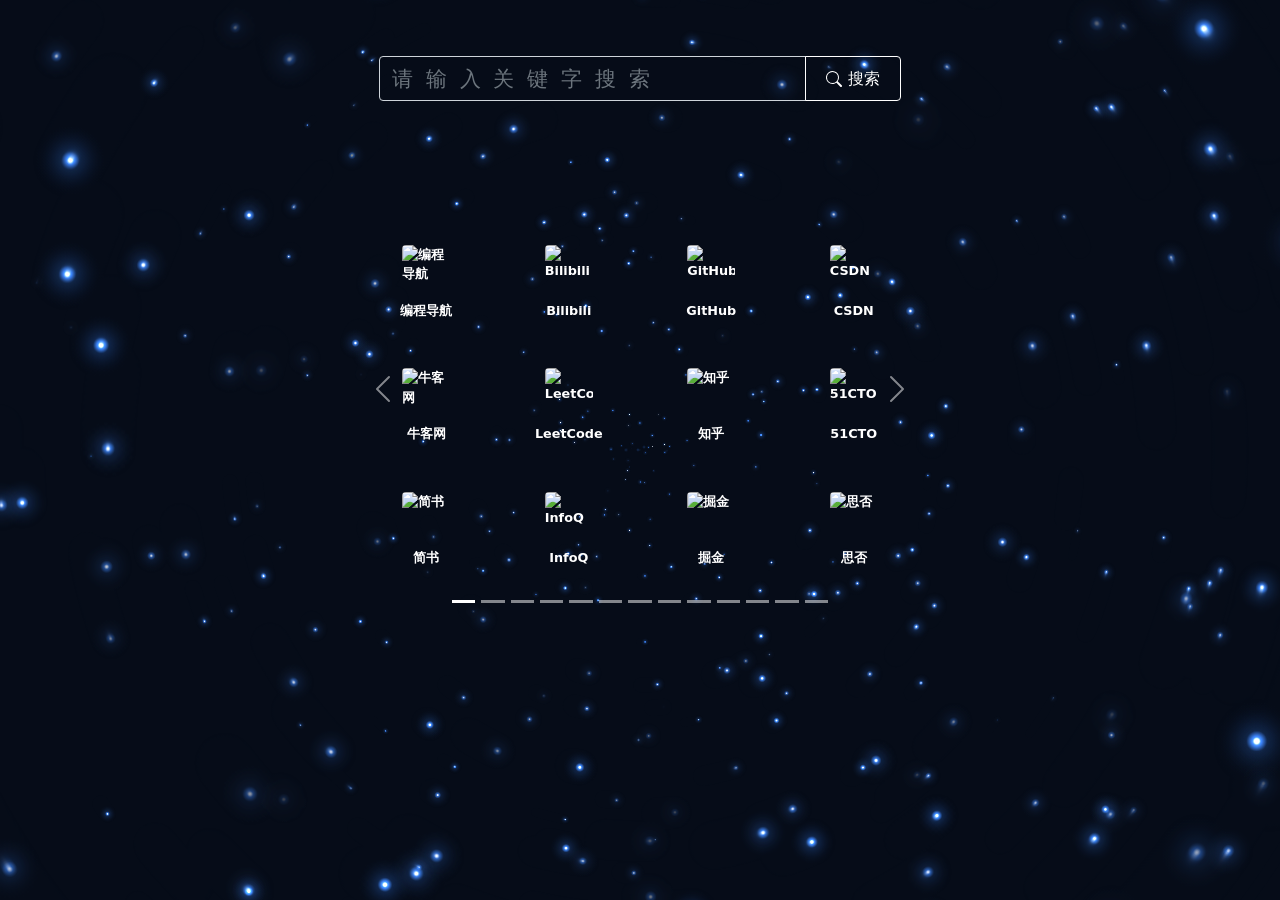
==== Application/Programming/index.html @ ef6831e6 "应用打包更新" ====
<!doctype html>
<html lang="zh-CN">

<head>
    <meta charset="utf-8" />
    <link rel="icon" href="https://home.code-nav.cn/logo.png" />
    <meta name="viewport" content="width=device-width,initial-scale=1" />
    <meta name="description" content="编程导航,最专业的程序员导航网站,发现优质编程学习资源,定制你的程序员必备主页,公众号编程导航" />
    <meta name="keywords" content="编程,程序员,导航,资源,主页,编程导航,编程学习" />
    <meta name="description" content="编程导航" />
    <title>编程导航 - 程序员导航</title>
    <script defer="defer" src="./static/js/main.02c7db7e.js"></script>
    <link href="./static/css/main.8ad872f8.css" rel="stylesheet">
</head>

<body>
    <div id="root"></div>
</body>

</html>
---- Application/Programming/static/css/main.8ad872f8.css ----
@charset "UTF-8";/*!
 * Bootstrap v5.1.3 (https://getbootstrap.com/)
 * Copyright 2011-2021 The Bootstrap Authors
 * Copyright 2011-2021 Twitter, Inc.
 * Licensed under MIT (https://github.com/twbs/bootstrap/blob/main/LICENSE)
 */:root{--bs-blue:#0d6efd;--bs-indigo:#6610f2;--bs-purple:#6f42c1;--bs-pink:#d63384;--bs-red:#dc3545;--bs-orange:#fd7e14;--bs-yellow:#ffc107;--bs-green:#198754;--bs-teal:#20c997;--bs-cyan:#0dcaf0;--bs-white:#fff;--bs-gray:#6c757d;--bs-gray-dark:#343a40;--bs-gray-100:#f8f9fa;--bs-gray-200:#e9ecef;--bs-gray-300:#dee2e6;--bs-gray-400:#ced4da;--bs-gray-500:#adb5bd;--bs-gray-600:#6c757d;--bs-gray-700:#495057;--bs-gray-800:#343a40;--bs-gray-900:#212529;--bs-primary:#0d6efd;--bs-secondary:#6c757d;--bs-success:#198754;--bs-info:#0dcaf0;--bs-warning:#ffc107;--bs-danger:#dc3545;--bs-light:#f8f9fa;--bs-dark:#212529;--bs-primary-rgb:13,110,253;--bs-secondary-rgb:108,117,125;--bs-success-rgb:25,135,84;--bs-info-rgb:13,202,240;--bs-warning-rgb:255,193,7;--bs-danger-rgb:220,53,69;--bs-light-rgb:248,249,250;--bs-dark-rgb:33,37,41;--bs-white-rgb:255,255,255;--bs-black-rgb:0,0,0;--bs-body-color-rgb:33,37,41;--bs-body-bg-rgb:255,255,255;--bs-font-sans-serif:system-ui,-apple-system,"Segoe UI",Roboto,"Helvetica Neue",Arial,"Noto Sans","Liberation Sans",sans-serif,"Apple Color Emoji","Segoe UI Emoji","Segoe UI Symbol","Noto Color Emoji";--bs-font-monospace:SFMono-Regular,Menlo,Monaco,Consolas,"Liberation Mono","Courier New",monospace;--bs-gradient:linear-gradient(180deg,hsla(0,0%,100%,.15),hsla(0,0%,100%,0));--bs-body-font-family:var(--bs-font-sans-serif);--bs-body-font-size:1rem;--bs-body-font-weight:400;--bs-body-line-height:1.5;--bs-body-color:#212529;--bs-body-bg:#fff}*,:after,:before{box-sizing:border-box}@media (prefers-reduced-motion:no-preference){:root{scroll-behavior:smooth}}body{-webkit-text-size-adjust:100%;-webkit-tap-highlight-color:transparent;background-color:#fff;background-color:var(--bs-body-bg);color:#212529;color:var(--bs-body-color);font-family:system-ui,-apple-system,Segoe UI,Roboto,Helvetica Neue,Arial,Noto Sans,Liberation Sans,sans-serif,Apple Color Emoji,Segoe UI Emoji,Segoe UI Symbol,Noto Color Emoji;font-family:var(--bs-body-font-family);font-size:1rem;font-size:var(--bs-body-font-size);font-weight:400;font-weight:var(--bs-body-font-weight);line-height:1.5;line-height:var(--bs-body-line-height);margin:0;text-align:var(--bs-body-text-align)}hr{background-color:currentColor;border:0;color:inherit;margin:1rem 0;opacity:.25}hr:not([size]){height:1px}.h1,.h2,.h3,.h4,.h5,.h6,h1,h2,h3,h4,h5,h6{font-weight:500;line-height:1.2;margin-bottom:.5rem;margin-top:0}.h1,h1{font-size:calc(1.375rem + 1.5vw)}@media (min-width:1200px){.h1,h1{font-size:2.5rem}}.h2,h2{font-size:calc(1.325rem + .9vw)}@media (min-width:1200px){.h2,h2{font-size:2rem}}.h3,h3{font-size:calc(1.3rem + .6vw)}@media (min-width:1200px){.h3,h3{font-size:1.75rem}}.h4,h4{font-size:calc(1.275rem + .3vw)}@media (min-width:1200px){.h4,h4{font-size:1.5rem}}.h5,h5{font-size:1.25rem}.h6,h6{font-size:1rem}p{margin-bottom:1rem;margin-top:0}abbr[data-bs-original-title],abbr[title]{cursor:help;-webkit-text-decoration:underline dotted;text-decoration:underline dotted;-webkit-text-decoration-skip-ink:none;text-decoration-skip-ink:none}address{font-style:normal;line-height:inherit;margin-bottom:1rem}ol,ul{padding-left:2rem}dl,ol,ul{margin-bottom:1rem;margin-top:0}ol ol,ol ul,ul ol,ul ul{margin-bottom:0}dt{font-weight:700}dd{margin-bottom:.5rem;margin-left:0}blockquote{margin:0 0 1rem}b,strong{font-weight:bolder}.small,small{font-size:.875em}.mark,mark{background-color:#fcf8e3;padding:.2em}sub,sup{font-size:.75em;line-height:0;position:relative;vertical-align:baseline}sub{bottom:-.25em}sup{top:-.5em}a{color:#0d6efd;text-decoration:underline}a:hover{color:#0a58ca}a:not([href]):not([class]),a:not([href]):not([class]):hover{color:inherit;text-decoration:none}code,kbd,pre,samp{direction:ltr;font-family:SFMono-Regular,Menlo,Monaco,Consolas,Liberation Mono,Courier New,monospace;font-family:var(--bs-font-monospace);font-size:1em;unicode-bidi:bidi-override}pre{display:block;font-size:.875em;margin-bottom:1rem;margin-top:0;overflow:auto}pre code{color:inherit;font-size:inherit;word-break:normal}code{word-wrap:break-word;color:#d63384;font-size:.875em}a>code{color:inherit}kbd{background-color:#212529;border-radius:.2rem;color:#fff;font-size:.875em;padding:.2rem .4rem}kbd kbd{font-size:1em;font-weight:700;padding:0}figure{margin:0 0 1rem}img,svg{vertical-align:middle}table{border-collapse:collapse;caption-side:bottom}caption{color:#6c757d;padding-bottom:.5rem;padding-top:.5rem;text-align:left}th{text-align:inherit;text-align:-webkit-match-parent}tbody,td,tfoot,th,thead,tr{border:0 solid;border-color:inherit}label{display:inline-block}button{border-radius:0}button:focus:not(:focus-visible){outline:0}button,input,optgroup,select,textarea{font-family:inherit;font-size:inherit;line-height:inherit;margin:0}button,select{text-transform:none}[role=button]{cursor:pointer}select{word-wrap:normal}select:disabled{opacity:1}[list]::-webkit-calendar-picker-indicator{display:none}[type=button],[type=reset],[type=submit],button{-webkit-appearance:button}[type=button]:not(:disabled),[type=reset]:not(:disabled),[type=submit]:not(:disabled),button:not(:disabled){cursor:pointer}::-moz-focus-inner{border-style:none;padding:0}textarea{resize:vertical}fieldset{border:0;margin:0;min-width:0;padding:0}legend{float:left;font-size:calc(1.275rem + .3vw);line-height:inherit;margin-bottom:.5rem;padding:0;width:100%}@media (min-width:1200px){legend{font-size:1.5rem}}legend+*{clear:left}::-webkit-datetime-edit-day-field,::-webkit-datetime-edit-fields-wrapper,::-webkit-datetime-edit-hour-field,::-webkit-datetime-edit-minute,::-webkit-datetime-edit-month-field,::-webkit-datetime-edit-text,::-webkit-datetime-edit-year-field{padding:0}::-webkit-inner-spin-button{height:auto}[type=search]{-webkit-appearance:textfield;outline-offset:-2px}::-webkit-search-decoration{-webkit-appearance:none}::-webkit-color-swatch-wrapper{padding:0}::file-selector-button{font:inherit}::-webkit-file-upload-button{-webkit-appearance:button;font:inherit}output{display:inline-block}iframe{border:0}summary{cursor:pointer;display:list-item}progress{vertical-align:baseline}[hidden]{display:none!important}.lead{font-size:1.25rem;font-weight:300}.display-1{font-size:calc(1.625rem + 4.5vw);font-weight:300;line-height:1.2}@media (min-width:1200px){.display-1{font-size:5rem}}.display-2{font-size:calc(1.575rem + 3.9vw);font-weight:300;line-height:1.2}@media (min-width:1200px){.display-2{font-size:4.5rem}}.display-3{font-size:calc(1.525rem + 3.3vw);font-weight:300;line-height:1.2}@media (min-width:1200px){.display-3{font-size:4rem}}.display-4{font-size:calc(1.475rem + 2.7vw);font-weight:300;line-height:1.2}@media (min-width:1200px){.display-4{font-size:3.5rem}}.display-5{font-size:calc(1.425rem + 2.1vw);font-weight:300;line-height:1.2}@media (min-width:1200px){.display-5{font-size:3rem}}.display-6{font-size:calc(1.375rem + 1.5vw);font-weight:300;line-height:1.2}@media (min-width:1200px){.display-6{font-size:2.5rem}}.list-inline,.list-unstyled{list-style:none;padding-left:0}.list-inline-item{display:inline-block}.list-inline-item:not(:last-child){margin-right:.5rem}.initialism{font-size:.875em;text-transform:uppercase}.blockquote{font-size:1.25rem;margin-bottom:1rem}.blockquote>:last-child{margin-bottom:0}.blockquote-footer{color:#6c757d;font-size:.875em;margin-bottom:1rem;margin-top:-1rem}.blockquote-footer:before{content:"— "}.img-fluid,.img-thumbnail{height:auto;max-width:100%}.img-thumbnail{background-color:#fff;border:1px solid #dee2e6;border-radius:.25rem;padding:.25rem}.figure{display:inline-block}.figure-img{line-height:1;margin-bottom:.5rem}.figure-caption{color:#6c757d;font-size:.875em}.container,.container-fluid,.container-lg,.container-md,.container-sm,.container-xl,.container-xxl{margin-left:auto;margin-right:auto;padding-left:.75rem;padding-left:var(--bs-gutter-x,.75rem);padding-right:.75rem;padding-right:var(--bs-gutter-x,.75rem);width:100%}@media (min-width:576px){.container,.container-sm{max-width:540px}}@media (min-width:768px){.container,.container-md,.container-sm{max-width:720px}}@media (min-width:992px){.container,.container-lg,.container-md,.container-sm{max-width:960px}}@media (min-width:1200px){.container,.container-lg,.container-md,.container-sm,.container-xl{max-width:1140px}}@media (min-width:1400px){.container,.container-lg,.container-md,.container-sm,.container-xl,.container-xxl{max-width:1320px}}.row{--bs-gutter-x:1.5rem;--bs-gutter-y:0;display:flex;flex-wrap:wrap;margin-left:calc(var(--bs-gutter-x)*-.5);margin-right:calc(var(--bs-gutter-x)*-.5);margin-top:calc(var(--bs-gutter-y)*-1)}.row>*{flex-shrink:0;margin-top:var(--bs-gutter-y);max-width:100%;padding-left:calc(var(--bs-gutter-x)*.5);padding-right:calc(var(--bs-gutter-x)*.5);width:100%}.col{flex:1 0}.row-cols-auto>*{flex:0 0 auto;width:auto}.row-cols-1>*{flex:0 0 auto;width:100%}.row-cols-2>*{flex:0 0 auto;width:50%}.row-cols-3>*{flex:0 0 auto;width:33.3333333333%}.row-cols-4>*{flex:0 0 auto;width:25%}.row-cols-5>*{flex:0 0 auto;width:20%}.row-cols-6>*{flex:0 0 auto;width:16.6666666667%}.col-auto{flex:0 0 auto;width:auto}.col-1{flex:0 0 auto;width:8.33333333%}.col-2{flex:0 0 auto;width:16.66666667%}.col-3{flex:0 0 auto;width:25%}.col-4{flex:0 0 auto;width:33.33333333%}.col-5{flex:0 0 auto;width:41.66666667%}.col-6{flex:0 0 auto;width:50%}.col-7{flex:0 0 auto;width:58.33333333%}.col-8{flex:0 0 auto;width:66.66666667%}.col-9{flex:0 0 auto;width:75%}.col-10{flex:0 0 auto;width:83.33333333%}.col-11{flex:0 0 auto;width:91.66666667%}.col-12{flex:0 0 auto;width:100%}.offset-1{margin-left:8.33333333%}.offset-2{margin-left:16.66666667%}.offset-3{margin-left:25%}.offset-4{margin-left:33.33333333%}.offset-5{margin-left:41.66666667%}.offset-6{margin-left:50%}.offset-7{margin-left:58.33333333%}.offset-8{margin-left:66.66666667%}.offset-9{margin-left:75%}.offset-10{margin-left:83.33333333%}.offset-11{margin-left:91.66666667%}.g-0,.gx-0{--bs-gutter-x:0}.g-0,.gy-0{--bs-gutter-y:0}.g-1,.gx-1{--bs-gutter-x:0.25rem}.g-1,.gy-1{--bs-gutter-y:0.25rem}.g-2,.gx-2{--bs-gutter-x:0.5rem}.g-2,.gy-2{--bs-gutter-y:0.5rem}.g-3,.gx-3{--bs-gutter-x:1rem}.g-3,.gy-3{--bs-gutter-y:1rem}.g-4,.gx-4{--bs-gutter-x:1.5rem}.g-4,.gy-4{--bs-gutter-y:1.5rem}.g-5,.gx-5{--bs-gutter-x:3rem}.g-5,.gy-5{--bs-gutter-y:3rem}@media (min-width:576px){.col-sm{flex:1 0}.row-cols-sm-auto>*{flex:0 0 auto;width:auto}.row-cols-sm-1>*{flex:0 0 auto;width:100%}.row-cols-sm-2>*{flex:0 0 auto;width:50%}.row-cols-sm-3>*{flex:0 0 auto;width:33.3333333333%}.row-cols-sm-4>*{flex:0 0 auto;width:25%}.row-cols-sm-5>*{flex:0 0 auto;width:20%}.row-cols-sm-6>*{flex:0 0 auto;width:16.6666666667%}.col-sm-auto{flex:0 0 auto;width:auto}.col-sm-1{flex:0 0 auto;width:8.33333333%}.col-sm-2{flex:0 0 auto;width:16.66666667%}.col-sm-3{flex:0 0 auto;width:25%}.col-sm-4{flex:0 0 auto;width:33.33333333%}.col-sm-5{flex:0 0 auto;width:41.66666667%}.col-sm-6{flex:0 0 auto;width:50%}.col-sm-7{flex:0 0 auto;width:58.33333333%}.col-sm-8{flex:0 0 auto;width:66.66666667%}.col-sm-9{flex:0 0 auto;width:75%}.col-sm-10{flex:0 0 auto;width:83.33333333%}.col-sm-11{flex:0 0 auto;width:91.66666667%}.col-sm-12{flex:0 0 auto;width:100%}.offset-sm-0{margin-left:0}.offset-sm-1{margin-left:8.33333333%}.offset-sm-2{margin-left:16.66666667%}.offset-sm-3{margin-left:25%}.offset-sm-4{margin-left:33.33333333%}.offset-sm-5{margin-left:41.66666667%}.offset-sm-6{margin-left:50%}.offset-sm-7{margin-left:58.33333333%}.offset-sm-8{margin-left:66.66666667%}.offset-sm-9{margin-left:75%}.offset-sm-10{margin-left:83.33333333%}.offset-sm-11{margin-left:91.66666667%}.g-sm-0,.gx-sm-0{--bs-gutter-x:0}.g-sm-0,.gy-sm-0{--bs-gutter-y:0}.g-sm-1,.gx-sm-1{--bs-gutter-x:0.25rem}.g-sm-1,.gy-sm-1{--bs-gutter-y:0.25rem}.g-sm-2,.gx-sm-2{--bs-gutter-x:0.5rem}.g-sm-2,.gy-sm-2{--bs-gutter-y:0.5rem}.g-sm-3,.gx-sm-3{--bs-gutter-x:1rem}.g-sm-3,.gy-sm-3{--bs-gutter-y:1rem}.g-sm-4,.gx-sm-4{--bs-gutter-x:1.5rem}.g-sm-4,.gy-sm-4{--bs-gutter-y:1.5rem}.g-sm-5,.gx-sm-5{--bs-gutter-x:3rem}.g-sm-5,.gy-sm-5{--bs-gutter-y:3rem}}@media (min-width:768px){.col-md{flex:1 0}.row-cols-md-auto>*{flex:0 0 auto;width:auto}.row-cols-md-1>*{flex:0 0 auto;width:100%}.row-cols-md-2>*{flex:0 0 auto;width:50%}.row-cols-md-3>*{flex:0 0 auto;width:33.3333333333%}.row-cols-md-4>*{flex:0 0 auto;width:25%}.row-cols-md-5>*{flex:0 0 auto;width:20%}.row-cols-md-6>*{flex:0 0 auto;width:16.6666666667%}.col-md-auto{flex:0 0 auto;width:auto}.col-md-1{flex:0 0 auto;width:8.33333333%}.col-md-2{flex:0 0 auto;width:16.66666667%}.col-md-3{flex:0 0 auto;width:25%}.col-md-4{flex:0 0 auto;width:33.33333333%}.col-md-5{flex:0 0 auto;width:41.66666667%}.col-md-6{flex:0 0 auto;width:50%}.col-md-7{flex:0 0 auto;width:58.33333333%}.col-md-8{flex:0 0 auto;width:66.66666667%}.col-md-9{flex:0 0 auto;width:75%}.col-md-10{flex:0 0 auto;width:83.33333333%}.col-md-11{flex:0 0 auto;width:91.66666667%}.col-md-12{flex:0 0 auto;width:100%}.offset-md-0{margin-left:0}.offset-md-1{margin-left:8.33333333%}.offset-md-2{margin-left:16.66666667%}.offset-md-3{margin-left:25%}.offset-md-4{margin-left:33.33333333%}.offset-md-5{margin-left:41.66666667%}.offset-md-6{margin-left:50%}.offset-md-7{margin-left:58.33333333%}.offset-md-8{margin-left:66.66666667%}.offset-md-9{margin-left:75%}.offset-md-10{margin-left:83.33333333%}.offset-md-11{margin-left:91.66666667%}.g-md-0,.gx-md-0{--bs-gutter-x:0}.g-md-0,.gy-md-0{--bs-gutter-y:0}.g-md-1,.gx-md-1{--bs-gutter-x:0.25rem}.g-md-1,.gy-md-1{--bs-gutter-y:0.25rem}.g-md-2,.gx-md-2{--bs-gutter-x:0.5rem}.g-md-2,.gy-md-2{--bs-gutter-y:0.5rem}.g-md-3,.gx-md-3{--bs-gutter-x:1rem}.g-md-3,.gy-md-3{--bs-gutter-y:1rem}.g-md-4,.gx-md-4{--bs-gutter-x:1.5rem}.g-md-4,.gy-md-4{--bs-gutter-y:1.5rem}.g-md-5,.gx-md-5{--bs-gutter-x:3rem}.g-md-5,.gy-md-5{--bs-gutter-y:3rem}}@media (min-width:992px){.col-lg{flex:1 0}.row-cols-lg-auto>*{flex:0 0 auto;width:auto}.row-cols-lg-1>*{flex:0 0 auto;width:100%}.row-cols-lg-2>*{flex:0 0 auto;width:50%}.row-cols-lg-3>*{flex:0 0 auto;width:33.3333333333%}.row-cols-lg-4>*{flex:0 0 auto;width:25%}.row-cols-lg-5>*{flex:0 0 auto;width:20%}.row-cols-lg-6>*{flex:0 0 auto;width:16.6666666667%}.col-lg-auto{flex:0 0 auto;width:auto}.col-lg-1{flex:0 0 auto;width:8.33333333%}.col-lg-2{flex:0 0 auto;width:16.66666667%}.col-lg-3{flex:0 0 auto;width:25%}.col-lg-4{flex:0 0 auto;width:33.33333333%}.col-lg-5{flex:0 0 auto;width:41.66666667%}.col-lg-6{flex:0 0 auto;width:50%}.col-lg-7{flex:0 0 auto;width:58.33333333%}.col-lg-8{flex:0 0 auto;width:66.66666667%}.col-lg-9{flex:0 0 auto;width:75%}.col-lg-10{flex:0 0 auto;width:83.33333333%}.col-lg-11{flex:0 0 auto;width:91.66666667%}.col-lg-12{flex:0 0 auto;width:100%}.offset-lg-0{margin-left:0}.offset-lg-1{margin-left:8.33333333%}.offset-lg-2{margin-left:16.66666667%}.offset-lg-3{margin-left:25%}.offset-lg-4{margin-left:33.33333333%}.offset-lg-5{margin-left:41.66666667%}.offset-lg-6{margin-left:50%}.offset-lg-7{margin-left:58.33333333%}.offset-lg-8{margin-left:66.66666667%}.offset-lg-9{margin-left:75%}.offset-lg-10{margin-left:83.33333333%}.offset-lg-11{margin-left:91.66666667%}.g-lg-0,.gx-lg-0{--bs-gutter-x:0}.g-lg-0,.gy-lg-0{--bs-gutter-y:0}.g-lg-1,.gx-lg-1{--bs-gutter-x:0.25rem}.g-lg-1,.gy-lg-1{--bs-gutter-y:0.25rem}.g-lg-2,.gx-lg-2{--bs-gutter-x:0.5rem}.g-lg-2,.gy-lg-2{--bs-gutter-y:0.5rem}.g-lg-3,.gx-lg-3{--bs-gutter-x:1rem}.g-lg-3,.gy-lg-3{--bs-gutter-y:1rem}.g-lg-4,.gx-lg-4{--bs-gutter-x:1.5rem}.g-lg-4,.gy-lg-4{--bs-gutter-y:1.5rem}.g-lg-5,.gx-lg-5{--bs-gutter-x:3rem}.g-lg-5,.gy-lg-5{--bs-gutter-y:3rem}}@media (min-width:1200px){.col-xl{flex:1 0}.row-cols-xl-auto>*{flex:0 0 auto;width:auto}.row-cols-xl-1>*{flex:0 0 auto;width:100%}.row-cols-xl-2>*{flex:0 0 auto;width:50%}.row-cols-xl-3>*{flex:0 0 auto;width:33.3333333333%}.row-cols-xl-4>*{flex:0 0 auto;width:25%}.row-cols-xl-5>*{flex:0 0 auto;width:20%}.row-cols-xl-6>*{flex:0 0 auto;width:16.6666666667%}.col-xl-auto{flex:0 0 auto;width:auto}.col-xl-1{flex:0 0 auto;width:8.33333333%}.col-xl-2{flex:0 0 auto;width:16.66666667%}.col-xl-3{flex:0 0 auto;width:25%}.col-xl-4{flex:0 0 auto;width:33.33333333%}.col-xl-5{flex:0 0 auto;width:41.66666667%}.col-xl-6{flex:0 0 auto;width:50%}.col-xl-7{flex:0 0 auto;width:58.33333333%}.col-xl-8{flex:0 0 auto;width:66.66666667%}.col-xl-9{flex:0 0 auto;width:75%}.col-xl-10{flex:0 0 auto;width:83.33333333%}.col-xl-11{flex:0 0 auto;width:91.66666667%}.col-xl-12{flex:0 0 auto;width:100%}.offset-xl-0{margin-left:0}.offset-xl-1{margin-left:8.33333333%}.offset-xl-2{margin-left:16.66666667%}.offset-xl-3{margin-left:25%}.offset-xl-4{margin-left:33.33333333%}.offset-xl-5{margin-left:41.66666667%}.offset-xl-6{margin-left:50%}.offset-xl-7{margin-left:58.33333333%}.offset-xl-8{margin-left:66.66666667%}.offset-xl-9{margin-left:75%}.offset-xl-10{margin-left:83.33333333%}.offset-xl-11{margin-left:91.66666667%}.g-xl-0,.gx-xl-0{--bs-gutter-x:0}.g-xl-0,.gy-xl-0{--bs-gutter-y:0}.g-xl-1,.gx-xl-1{--bs-gutter-x:0.25rem}.g-xl-1,.gy-xl-1{--bs-gutter-y:0.25rem}.g-xl-2,.gx-xl-2{--bs-gutter-x:0.5rem}.g-xl-2,.gy-xl-2{--bs-gutter-y:0.5rem}.g-xl-3,.gx-xl-3{--bs-gutter-x:1rem}.g-xl-3,.gy-xl-3{--bs-gutter-y:1rem}.g-xl-4,.gx-xl-4{--bs-gutter-x:1.5rem}.g-xl-4,.gy-xl-4{--bs-gutter-y:1.5rem}.g-xl-5,.gx-xl-5{--bs-gutter-x:3rem}.g-xl-5,.gy-xl-5{--bs-gutter-y:3rem}}@media (min-width:1400px){.col-xxl{flex:1 0}.row-cols-xxl-auto>*{flex:0 0 auto;width:auto}.row-cols-xxl-1>*{flex:0 0 auto;width:100%}.row-cols-xxl-2>*{flex:0 0 auto;width:50%}.row-cols-xxl-3>*{flex:0 0 auto;width:33.3333333333%}.row-cols-xxl-4>*{flex:0 0 auto;width:25%}.row-cols-xxl-5>*{flex:0 0 auto;width:20%}.row-cols-xxl-6>*{flex:0 0 auto;width:16.6666666667%}.col-xxl-auto{flex:0 0 auto;width:auto}.col-xxl-1{flex:0 0 auto;width:8.33333333%}.col-xxl-2{flex:0 0 auto;width:16.66666667%}.col-xxl-3{flex:0 0 auto;width:25%}.col-xxl-4{flex:0 0 auto;width:33.33333333%}.col-xxl-5{flex:0 0 auto;width:41.66666667%}.col-xxl-6{flex:0 0 auto;width:50%}.col-xxl-7{flex:0 0 auto;width:58.33333333%}.col-xxl-8{flex:0 0 auto;width:66.66666667%}.col-xxl-9{flex:0 0 auto;width:75%}.col-xxl-10{flex:0 0 auto;width:83.33333333%}.col-xxl-11{flex:0 0 auto;width:91.66666667%}.col-xxl-12{flex:0 0 auto;width:100%}.offset-xxl-0{margin-left:0}.offset-xxl-1{margin-left:8.33333333%}.offset-xxl-2{margin-left:16.66666667%}.offset-xxl-3{margin-left:25%}.offset-xxl-4{margin-left:33.33333333%}.offset-xxl-5{margin-left:41.66666667%}.offset-xxl-6{margin-left:50%}.offset-xxl-7{margin-left:58.33333333%}.offset-xxl-8{margin-left:66.66666667%}.offset-xxl-9{margin-left:75%}.offset-xxl-10{margin-left:83.33333333%}.offset-xxl-11{margin-left:91.66666667%}.g-xxl-0,.gx-xxl-0{--bs-gutter-x:0}.g-xxl-0,.gy-xxl-0{--bs-gutter-y:0}.g-xxl-1,.gx-xxl-1{--bs-gutter-x:0.25rem}.g-xxl-1,.gy-xxl-1{--bs-gutter-y:0.25rem}.g-xxl-2,.gx-xxl-2{--bs-gutter-x:0.5rem}.g-xxl-2,.gy-xxl-2{--bs-gutter-y:0.5rem}.g-xxl-3,.gx-xxl-3{--bs-gutter-x:1rem}.g-xxl-3,.gy-xxl-3{--bs-gutter-y:1rem}.g-xxl-4,.gx-xxl-4{--bs-gutter-x:1.5rem}.g-xxl-4,.gy-xxl-4{--bs-gutter-y:1.5rem}.g-xxl-5,.gx-xxl-5{--bs-gutter-x:3rem}.g-xxl-5,.gy-xxl-5{--bs-gutter-y:3rem}}.table{--bs-table-bg:transparent;--bs-table-accent-bg:transparent;--bs-table-striped-color:#212529;--bs-table-striped-bg:rgba(0,0,0,.05);--bs-table-active-color:#212529;--bs-table-active-bg:rgba(0,0,0,.1);--bs-table-hover-color:#212529;--bs-table-hover-bg:rgba(0,0,0,.075);border-color:#dee2e6;color:#212529;margin-bottom:1rem;vertical-align:top;width:100%}.table>:not(caption)>*>*{background-color:var(--bs-table-bg);border-bottom-width:1px;box-shadow:inset 0 0 0 9999px var(--bs-table-accent-bg);padding:.5rem}.table>tbody{vertical-align:inherit}.table>thead{vertical-align:bottom}.table>:not(:first-child){border-top:2px solid}.caption-top{caption-side:top}.table-sm>:not(caption)>*>*{padding:.25rem}.table-bordered>:not(caption)>*{border-width:1px 0}.table-bordered>:not(caption)>*>*{border-width:0 1px}.table-borderless>:not(caption)>*>*{border-bottom-width:0}.table-borderless>:not(:first-child){border-top-width:0}.table-striped>tbody>tr:nth-of-type(odd)>*{--bs-table-accent-bg:var(--bs-table-striped-bg);color:var(--bs-table-striped-color)}.table-active{--bs-table-accent-bg:var(--bs-table-active-bg);color:var(--bs-table-active-color)}.table-hover>tbody>tr:hover>*{--bs-table-accent-bg:var(--bs-table-hover-bg);color:var(--bs-table-hover-color)}.table-primary{--bs-table-bg:#cfe2ff;--bs-table-striped-bg:#c5d7f2;--bs-table-striped-color:#000;--bs-table-active-bg:#bacbe6;--bs-table-active-color:#000;--bs-table-hover-bg:#bfd1ec;--bs-table-hover-color:#000;border-color:#bacbe6;color:#000}.table-secondary{--bs-table-bg:#e2e3e5;--bs-table-striped-bg:#d7d8da;--bs-table-striped-color:#000;--bs-table-active-bg:#cbccce;--bs-table-active-color:#000;--bs-table-hover-bg:#d1d2d4;--bs-table-hover-color:#000;border-color:#cbccce;color:#000}.table-success{--bs-table-bg:#d1e7dd;--bs-table-striped-bg:#c7dbd2;--bs-table-striped-color:#000;--bs-table-active-bg:#bcd0c7;--bs-table-active-color:#000;--bs-table-hover-bg:#c1d6cc;--bs-table-hover-color:#000;border-color:#bcd0c7;color:#000}.table-info{--bs-table-bg:#cff4fc;--bs-table-striped-bg:#c5e8ef;--bs-table-striped-color:#000;--bs-table-active-bg:#badce3;--bs-table-active-color:#000;--bs-table-hover-bg:#bfe2e9;--bs-table-hover-color:#000;border-color:#badce3;color:#000}.table-warning{--bs-table-bg:#fff3cd;--bs-table-striped-bg:#f2e7c3;--bs-table-striped-color:#000;--bs-table-active-bg:#e6dbb9;--bs-table-active-color:#000;--bs-table-hover-bg:#ece1be;--bs-table-hover-color:#000;border-color:#e6dbb9;color:#000}.table-danger{--bs-table-bg:#f8d7da;--bs-table-striped-bg:#eccccf;--bs-table-striped-color:#000;--bs-table-active-bg:#dfc2c4;--bs-table-active-color:#000;--bs-table-hover-bg:#e5c7ca;--bs-table-hover-color:#000;border-color:#dfc2c4;color:#000}.table-light{--bs-table-bg:#f8f9fa;--bs-table-striped-bg:#ecedee;--bs-table-striped-color:#000;--bs-table-active-bg:#dfe0e1;--bs-table-active-color:#000;--bs-table-hover-bg:#e5e6e7;--bs-table-hover-color:#000;border-color:#dfe0e1;color:#000}.table-dark{--bs-table-bg:#212529;--bs-table-striped-bg:#2c3034;--bs-table-striped-color:#fff;--bs-table-active-bg:#373b3e;--bs-table-active-color:#fff;--bs-table-hover-bg:#323539;--bs-table-hover-color:#fff;border-color:#373b3e;color:#fff}.table-responsive{-webkit-overflow-scrolling:touch;overflow-x:auto}@media (max-width:575.98px){.table-responsive-sm{-webkit-overflow-scrolling:touch;overflow-x:auto}}@media (max-width:767.98px){.table-responsive-md{-webkit-overflow-scrolling:touch;overflow-x:auto}}@media (max-width:991.98px){.table-responsive-lg{-webkit-overflow-scrolling:touch;overflow-x:auto}}@media (max-width:1199.98px){.table-responsive-xl{-webkit-overflow-scrolling:touch;overflow-x:auto}}@media (max-width:1399.98px){.table-responsive-xxl{-webkit-overflow-scrolling:touch;overflow-x:auto}}.form-label{margin-bottom:.5rem}.col-form-label{font-size:inherit;line-height:1.5;margin-bottom:0;padding-bottom:calc(.375rem + 1px);padding-top:calc(.375rem + 1px)}.col-form-label-lg{font-size:1.25rem;padding-bottom:calc(.5rem + 1px);padding-top:calc(.5rem + 1px)}.col-form-label-sm{font-size:.875rem;padding-bottom:calc(.25rem + 1px);padding-top:calc(.25rem + 1px)}.form-text{color:#6c757d;font-size:.875em;margin-top:.25rem}.form-control{-webkit-appearance:none;appearance:none;background-clip:padding-box;background-color:#fff;border:1px solid #ced4da;border-radius:.25rem;color:#212529;display:block;font-size:1rem;font-weight:400;line-height:1.5;padding:.375rem .75rem;transition:border-color .15s ease-in-out,box-shadow .15s ease-in-out;width:100%}@media (prefers-reduced-motion:reduce){.form-control{transition:none}}.form-control[type=file]{overflow:hidden}.form-control[type=file]:not(:disabled):not([readonly]){cursor:pointer}.form-control:focus{background-color:#fff;border-color:#86b7fe;box-shadow:0 0 0 .25rem rgba(13,110,253,.25);color:#212529;outline:0}.form-control::-webkit-date-and-time-value{height:1.5em}.form-control::-webkit-input-placeholder{color:#6c757d;opacity:1}.form-control:-ms-input-placeholder{color:#6c757d;opacity:1}.form-control::placeholder{color:#6c757d;opacity:1}.form-control:disabled,.form-control[readonly]{background-color:#e9ecef;opacity:1}.form-control::file-selector-button{-webkit-margin-end:.75rem;background-color:#e9ecef;border:0 solid;border-color:inherit;border-inline-end-width:1px;border-radius:0;color:#212529;margin:-.375rem -.75rem;margin-inline-end:.75rem;padding:.375rem .75rem;pointer-events:none;transition:color .15s ease-in-out,background-color .15s ease-in-out,border-color .15s ease-in-out,box-shadow .15s ease-in-out}@media (prefers-reduced-motion:reduce){.form-control::-webkit-file-upload-button{-webkit-transition:none;transition:none}.form-control::file-selector-button{transition:none}}.form-control:hover:not(:disabled):not([readonly])::file-selector-button{background-color:#dde0e3}.form-control::-webkit-file-upload-button{-webkit-margin-end:.75rem;background-color:#e9ecef;border:0 solid;border-color:inherit;border-inline-end-width:1px;border-radius:0;color:#212529;margin:-.375rem -.75rem;margin-inline-end:.75rem;padding:.375rem .75rem;pointer-events:none;-webkit-transition:color .15s ease-in-out,background-color .15s ease-in-out,border-color .15s ease-in-out,box-shadow .15s ease-in-out;transition:color .15s ease-in-out,background-color .15s ease-in-out,border-color .15s ease-in-out,box-shadow .15s ease-in-out}@media (prefers-reduced-motion:reduce){.form-control::-webkit-file-upload-button{-webkit-transition:none;transition:none}}.form-control:hover:not(:disabled):not([readonly])::-webkit-file-upload-button{background-color:#dde0e3}.form-control-plaintext{background-color:transparent;border:solid transparent;border-width:1px 0;color:#212529;display:block;line-height:1.5;margin-bottom:0;padding:.375rem 0;width:100%}.form-control-plaintext.form-control-lg,.form-control-plaintext.form-control-sm{padding-left:0;padding-right:0}.form-control-sm{border-radius:.2rem;font-size:.875rem;min-height:calc(1.5em + .5rem + 2px);padding:.25rem .5rem}.form-control-sm::file-selector-button{-webkit-margin-end:.5rem;margin:-.25rem -.5rem;margin-inline-end:.5rem;padding:.25rem .5rem}.form-control-sm::-webkit-file-upload-button{-webkit-margin-end:.5rem;margin:-.25rem -.5rem;margin-inline-end:.5rem;padding:.25rem .5rem}.form-control-lg{border-radius:.3rem;font-size:1.25rem;min-height:calc(1.5em + 1rem + 2px);padding:.5rem 1rem}.form-control-lg::file-selector-button{-webkit-margin-end:1rem;margin:-.5rem -1rem;margin-inline-end:1rem;padding:.5rem 1rem}.form-control-lg::-webkit-file-upload-button{-webkit-margin-end:1rem;margin:-.5rem -1rem;margin-inline-end:1rem;padding:.5rem 1rem}textarea.form-control{min-height:calc(1.5em + .75rem + 2px)}textarea.form-control-sm{min-height:calc(1.5em + .5rem + 2px)}textarea.form-control-lg{min-height:calc(1.5em + 1rem + 2px)}.form-control-color{height:auto;padding:.375rem;width:3rem}.form-control-color:not(:disabled):not([readonly]){cursor:pointer}.form-control-color::-moz-color-swatch{border-radius:.25rem;height:1.5em}.form-control-color::-webkit-color-swatch{border-radius:.25rem;height:1.5em}.form-select{-moz-padding-start:calc(.75rem - 3px);-webkit-appearance:none;appearance:none;background-color:#fff;background-image:url("data:image/svg+xml;charset=utf-8,%3Csvg xmlns='http://www.w3.org/2000/svg' viewBox='0 0 16 16'%3E%3Cpath fill='none' stroke='%23343a40' stroke-linecap='round' stroke-linejoin='round' stroke-width='2' d='m2 5 6 6 6-6'/%3E%3C/svg%3E");background-position:right .75rem center;background-repeat:no-repeat;background-size:16px 12px;border:1px solid #ced4da;border-radius:.25rem;color:#212529;display:block;font-size:1rem;font-weight:400;line-height:1.5;padding:.375rem 2.25rem .375rem .75rem;transition:border-color .15s ease-in-out,box-shadow .15s ease-in-out;width:100%}@media (prefers-reduced-motion:reduce){.form-select{transition:none}}.form-select:focus{border-color:#86b7fe;box-shadow:0 0 0 .25rem rgba(13,110,253,.25);outline:0}.form-select[multiple],.form-select[size]:not([size="1"]){background-image:none;padding-right:.75rem}.form-select:disabled{background-color:#e9ecef}.form-select:-moz-focusring{color:transparent;text-shadow:0 0 0 #212529}.form-select-sm{border-radius:.2rem;font-size:.875rem;padding-bottom:.25rem;padding-left:.5rem;padding-top:.25rem}.form-select-lg{border-radius:.3rem;font-size:1.25rem;padding-bottom:.5rem;padding-left:1rem;padding-top:.5rem}.form-check{display:block;margin-bottom:.125rem;min-height:1.5rem;padding-left:1.5em}.form-check .form-check-input{float:left;margin-left:-1.5em}.form-check-input{color-adjust:exact;-webkit-appearance:none;appearance:none;background-color:#fff;background-position:50%;background-repeat:no-repeat;background-size:contain;border:1px solid rgba(0,0,0,.25);height:1em;margin-top:.25em;-webkit-print-color-adjust:exact;vertical-align:top;width:1em}.form-check-input[type=checkbox]{border-radius:.25em}.form-check-input[type=radio]{border-radius:50%}.form-check-input:active{-webkit-filter:brightness(90%);filter:brightness(90%)}.form-check-input:focus{border-color:#86b7fe;box-shadow:0 0 0 .25rem rgba(13,110,253,.25);outline:0}.form-check-input:checked{background-color:#0d6efd;border-color:#0d6efd}.form-check-input:checked[type=checkbox]{background-image:url("data:image/svg+xml;charset=utf-8,%3Csvg xmlns='http://www.w3.org/2000/svg' viewBox='0 0 20 20'%3E%3Cpath fill='none' stroke='%23fff' stroke-linecap='round' stroke-linejoin='round' stroke-width='3' d='m6 10 3 3 6-6'/%3E%3C/svg%3E")}.form-check-input:checked[type=radio]{background-image:url("data:image/svg+xml;charset=utf-8,%3Csvg xmlns='http://www.w3.org/2000/svg' viewBox='-4 -4 8 8'%3E%3Ccircle r='2' fill='%23fff'/%3E%3C/svg%3E")}.form-check-input[type=checkbox]:indeterminate{background-color:#0d6efd;background-image:url("data:image/svg+xml;charset=utf-8,%3Csvg xmlns='http://www.w3.org/2000/svg' viewBox='0 0 20 20'%3E%3Cpath fill='none' stroke='%23fff' stroke-linecap='round' stroke-linejoin='round' stroke-width='3' d='M6 10h8'/%3E%3C/svg%3E");border-color:#0d6efd}.form-check-input:disabled{-webkit-filter:none;filter:none;opacity:.5;pointer-events:none}.form-check-input:disabled~.form-check-label,.form-check-input[disabled]~.form-check-label{opacity:.5}.form-switch{padding-left:2.5em}.form-switch .form-check-input{background-image:url("data:image/svg+xml;charset=utf-8,%3Csvg xmlns='http://www.w3.org/2000/svg' viewBox='-4 -4 8 8'%3E%3Ccircle r='3' fill='rgba(0, 0, 0, 0.25)'/%3E%3C/svg%3E");background-position:0;border-radius:2em;margin-left:-2.5em;transition:background-position .15s ease-in-out;width:2em}@media (prefers-reduced-motion:reduce){.form-switch .form-check-input{transition:none}}.form-switch .form-check-input:focus{background-image:url("data:image/svg+xml;charset=utf-8,%3Csvg xmlns='http://www.w3.org/2000/svg' viewBox='-4 -4 8 8'%3E%3Ccircle r='3' fill='%2386b7fe'/%3E%3C/svg%3E")}.form-switch .form-check-input:checked{background-image:url("data:image/svg+xml;charset=utf-8,%3Csvg xmlns='http://www.w3.org/2000/svg' viewBox='-4 -4 8 8'%3E%3Ccircle r='3' fill='%23fff'/%3E%3C/svg%3E");background-position:100%}.form-check-inline{display:inline-block;margin-right:1rem}.btn-check{clip:rect(0,0,0,0);pointer-events:none;position:absolute}.btn-check:disabled+.btn,.btn-check[disabled]+.btn{-webkit-filter:none;filter:none;opacity:.65;pointer-events:none}.form-range{-webkit-appearance:none;appearance:none;background-color:transparent;height:1.5rem;padding:0;width:100%}.form-range:focus{outline:0}.form-range:focus::-webkit-slider-thumb{box-shadow:0 0 0 1px #fff,0 0 0 .25rem rgba(13,110,253,.25)}.form-range:focus::-moz-range-thumb{box-shadow:0 0 0 1px #fff,0 0 0 .25rem rgba(13,110,253,.25)}.form-range::-moz-focus-outer{border:0}.form-range::-webkit-slider-thumb{-webkit-appearance:none;appearance:none;background-color:#0d6efd;border:0;border-radius:1rem;height:1rem;margin-top:-.25rem;-webkit-transition:background-color .15s ease-in-out,border-color .15s ease-in-out,box-shadow .15s ease-in-out;transition:background-color .15s ease-in-out,border-color .15s ease-in-out,box-shadow .15s ease-in-out;width:1rem}@media (prefers-reduced-motion:reduce){.form-range::-webkit-slider-thumb{-webkit-transition:none;transition:none}}.form-range::-webkit-slider-thumb:active{background-color:#b6d4fe}.form-range::-webkit-slider-runnable-track{background-color:#dee2e6;border-color:transparent;border-radius:1rem;color:transparent;cursor:pointer;height:.5rem;width:100%}.form-range::-moz-range-thumb{appearance:none;background-color:#0d6efd;border:0;border-radius:1rem;height:1rem;-moz-transition:background-color .15s ease-in-out,border-color .15s ease-in-out,box-shadow .15s ease-in-out;transition:background-color .15s ease-in-out,border-color .15s ease-in-out,box-shadow .15s ease-in-out;width:1rem}@media (prefers-reduced-motion:reduce){.form-range::-moz-range-thumb{-moz-transition:none;transition:none}}.form-range::-moz-range-thumb:active{background-color:#b6d4fe}.form-range::-moz-range-track{background-color:#dee2e6;border-color:transparent;border-radius:1rem;color:transparent;cursor:pointer;height:.5rem;width:100%}.form-range:disabled{pointer-events:none}.form-range:disabled::-webkit-slider-thumb{background-color:#adb5bd}.form-range:disabled::-moz-range-thumb{background-color:#adb5bd}.form-floating{position:relative}.form-floating>.form-control,.form-floating>.form-select{height:calc(3.5rem + 2px);line-height:1.25}.form-floating>label{border:1px solid transparent;height:100%;left:0;padding:1rem .75rem;pointer-events:none;position:absolute;top:0;-webkit-transform-origin:0 0;transform-origin:0 0;transition:opacity .1s ease-in-out,-webkit-transform .1s ease-in-out;transition:opacity .1s ease-in-out,transform .1s ease-in-out;transition:opacity .1s ease-in-out,transform .1s ease-in-out,-webkit-transform .1s ease-in-out}@media (prefers-reduced-motion:reduce){.form-floating>label{transition:none}}.form-floating>.form-control{padding:1rem .75rem}.form-floating>.form-control::-webkit-input-placeholder{color:transparent}.form-floating>.form-control:-ms-input-placeholder{color:transparent}.form-floating>.form-control::placeholder{color:transparent}.form-floating>.form-control:not(:-ms-input-placeholder){padding-bottom:.625rem;padding-top:1.625rem}.form-floating>.form-control:focus,.form-floating>.form-control:not(:placeholder-shown){padding-bottom:.625rem;padding-top:1.625rem}.form-floating>.form-control:-webkit-autofill{padding-bottom:.625rem;padding-top:1.625rem}.form-floating>.form-select{padding-bottom:.625rem;padding-top:1.625rem}.form-floating>.form-control:not(:-ms-input-placeholder)~label{opacity:.65;transform:scale(.85) translateY(-.5rem) translateX(.15rem)}.form-floating>.form-control:focus~label,.form-floating>.form-control:not(:placeholder-shown)~label,.form-floating>.form-select~label{opacity:.65;-webkit-transform:scale(.85) translateY(-.5rem) translateX(.15rem);transform:scale(.85) translateY(-.5rem) translateX(.15rem)}.form-floating>.form-control:-webkit-autofill~label{opacity:.65;-webkit-transform:scale(.85) translateY(-.5rem) translateX(.15rem);transform:scale(.85) translateY(-.5rem) translateX(.15rem)}.input-group{align-items:stretch;display:flex;flex-wrap:wrap;position:relative;width:100%}.input-group>.form-control,.input-group>.form-select{flex:1 1 auto;min-width:0;position:relative;width:1%}.input-group>.form-control:focus,.input-group>.form-select:focus{z-index:3}.input-group .btn{position:relative;z-index:2}.input-group .btn:focus{z-index:3}.input-group-text{align-items:center;background-color:#e9ecef;border:1px solid #ced4da;border-radius:.25rem;color:#212529;display:flex;font-size:1rem;font-weight:400;line-height:1.5;padding:.375rem .75rem;text-align:center;white-space:nowrap}.input-group-lg>.btn,.input-group-lg>.form-control,.input-group-lg>.form-select,.input-group-lg>.input-group-text{border-radius:.3rem;font-size:1.25rem;padding:.5rem 1rem}.input-group-sm>.btn,.input-group-sm>.form-control,.input-group-sm>.form-select,.input-group-sm>.input-group-text{border-radius:.2rem;font-size:.875rem;padding:.25rem .5rem}.input-group-lg>.form-select,.input-group-sm>.form-select{padding-right:3rem}.input-group.has-validation>.dropdown-toggle:nth-last-child(n+4),.input-group.has-validation>:nth-last-child(n+3):not(.dropdown-toggle):not(.dropdown-menu),.input-group:not(.has-validation)>.dropdown-toggle:nth-last-child(n+3),.input-group:not(.has-validation)>:not(:last-child):not(.dropdown-toggle):not(.dropdown-menu){border-bottom-right-radius:0;border-top-right-radius:0}.input-group>:not(:first-child):not(.dropdown-menu):not(.valid-tooltip):not(.valid-feedback):not(.invalid-tooltip):not(.invalid-feedback){border-bottom-left-radius:0;border-top-left-radius:0;margin-left:-1px}.valid-feedback{color:#198754;display:none;font-size:.875em;margin-top:.25rem;width:100%}.valid-tooltip{background-color:rgba(25,135,84,.9);border-radius:.25rem;color:#fff;display:none;font-size:.875rem;margin-top:.1rem;max-width:100%;padding:.25rem .5rem;position:absolute;top:100%;z-index:5}.is-valid~.valid-feedback,.is-valid~.valid-tooltip,.was-validated :valid~.valid-feedback,.was-validated :valid~.valid-tooltip{display:block}.form-control.is-valid,.was-validated .form-control:valid{background-image:url("data:image/svg+xml;charset=utf-8,%3Csvg xmlns='http://www.w3.org/2000/svg' viewBox='0 0 8 8'%3E%3Cpath fill='%23198754' d='M2.3 6.73.6 4.53c-.4-1.04.46-1.4 1.1-.8l1.1 1.4 3.4-3.8c.6-.63 1.6-.27 1.2.7l-4 4.6c-.43.5-.8.4-1.1.1z'/%3E%3C/svg%3E");background-position:right calc(.375em + .1875rem) center;background-repeat:no-repeat;background-size:calc(.75em + .375rem) calc(.75em + .375rem);border-color:#198754;padding-right:calc(1.5em + .75rem)}.form-control.is-valid:focus,.was-validated .form-control:valid:focus{border-color:#198754;box-shadow:0 0 0 .25rem rgba(25,135,84,.25)}.was-validated textarea.form-control:valid,textarea.form-control.is-valid{background-position:top calc(.375em + .1875rem) right calc(.375em + .1875rem);padding-right:calc(1.5em + .75rem)}.form-select.is-valid,.was-validated .form-select:valid{border-color:#198754}.form-select.is-valid:not([multiple]):not([size]),.form-select.is-valid:not([multiple])[size="1"],.was-validated .form-select:valid:not([multiple]):not([size]),.was-validated .form-select:valid:not([multiple])[size="1"]{background-image:url("data:image/svg+xml;charset=utf-8,%3Csvg xmlns='http://www.w3.org/2000/svg' viewBox='0 0 16 16'%3E%3Cpath fill='none' stroke='%23343a40' stroke-linecap='round' stroke-linejoin='round' stroke-width='2' d='m2 5 6 6 6-6'/%3E%3C/svg%3E"),url("data:image/svg+xml;charset=utf-8,%3Csvg xmlns='http://www.w3.org/2000/svg' viewBox='0 0 8 8'%3E%3Cpath fill='%23198754' d='M2.3 6.73.6 4.53c-.4-1.04.46-1.4 1.1-.8l1.1 1.4 3.4-3.8c.6-.63 1.6-.27 1.2.7l-4 4.6c-.43.5-.8.4-1.1.1z'/%3E%3C/svg%3E");background-position:right .75rem center,center right 2.25rem;background-size:16px 12px,calc(.75em + .375rem) calc(.75em + .375rem);padding-right:4.125rem}.form-select.is-valid:focus,.was-validated .form-select:valid:focus{border-color:#198754;box-shadow:0 0 0 .25rem rgba(25,135,84,.25)}.form-check-input.is-valid,.was-validated .form-check-input:valid{border-color:#198754}.form-check-input.is-valid:checked,.was-validated .form-check-input:valid:checked{background-color:#198754}.form-check-input.is-valid:focus,.was-validated .form-check-input:valid:focus{box-shadow:0 0 0 .25rem rgba(25,135,84,.25)}.form-check-input.is-valid~.form-check-label,.was-validated .form-check-input:valid~.form-check-label{color:#198754}.form-check-inline .form-check-input~.valid-feedback{margin-left:.5em}.input-group .form-control.is-valid,.input-group .form-select.is-valid,.was-validated .input-group .form-control:valid,.was-validated .input-group .form-select:valid{z-index:1}.input-group .form-control.is-valid:focus,.input-group .form-select.is-valid:focus,.was-validated .input-group .form-control:valid:focus,.was-validated .input-group .form-select:valid:focus{z-index:3}.invalid-feedback{color:#dc3545;display:none;font-size:.875em;margin-top:.25rem;width:100%}.invalid-tooltip{background-color:rgba(220,53,69,.9);border-radius:.25rem;color:#fff;display:none;font-size:.875rem;margin-top:.1rem;max-width:100%;padding:.25rem .5rem;position:absolute;top:100%;z-index:5}.is-invalid~.invalid-feedback,.is-invalid~.invalid-tooltip,.was-validated :invalid~.invalid-feedback,.was-validated :invalid~.invalid-tooltip{display:block}.form-control.is-invalid,.was-validated .form-control:invalid{background-image:url("data:image/svg+xml;charset=utf-8,%3Csvg xmlns='http://www.w3.org/2000/svg' width='12' height='12' fill='none' stroke='%23dc3545'%3E%3Ccircle cx='6' cy='6' r='4.5'/%3E%3Cpath stroke-linejoin='round' d='M5.8 3.6h.4L6 6.5z'/%3E%3Ccircle cx='6' cy='8.2' r='.6' fill='%23dc3545' stroke='none'/%3E%3C/svg%3E");background-position:right calc(.375em + .1875rem) center;background-repeat:no-repeat;background-size:calc(.75em + .375rem) calc(.75em + .375rem);border-color:#dc3545;padding-right:calc(1.5em + .75rem)}.form-control.is-invalid:focus,.was-validated .form-control:invalid:focus{border-color:#dc3545;box-shadow:0 0 0 .25rem rgba(220,53,69,.25)}.was-validated textarea.form-control:invalid,textarea.form-control.is-invalid{background-position:top calc(.375em + .1875rem) right calc(.375em + .1875rem);padding-right:calc(1.5em + .75rem)}.form-select.is-invalid,.was-validated .form-select:invalid{border-color:#dc3545}.form-select.is-invalid:not([multiple]):not([size]),.form-select.is-invalid:not([multiple])[size="1"],.was-validated .form-select:invalid:not([multiple]):not([size]),.was-validated .form-select:invalid:not([multiple])[size="1"]{background-image:url("data:image/svg+xml;charset=utf-8,%3Csvg xmlns='http://www.w3.org/2000/svg' viewBox='0 0 16 16'%3E%3Cpath fill='none' stroke='%23343a40' stroke-linecap='round' stroke-linejoin='round' stroke-width='2' d='m2 5 6 6 6-6'/%3E%3C/svg%3E"),url("data:image/svg+xml;charset=utf-8,%3Csvg xmlns='http://www.w3.org/2000/svg' width='12' height='12' fill='none' stroke='%23dc3545'%3E%3Ccircle cx='6' cy='6' r='4.5'/%3E%3Cpath stroke-linejoin='round' d='M5.8 3.6h.4L6 6.5z'/%3E%3Ccircle cx='6' cy='8.2' r='.6' fill='%23dc3545' stroke='none'/%3E%3C/svg%3E");background-position:right .75rem center,center right 2.25rem;background-size:16px 12px,calc(.75em + .375rem) calc(.75em + .375rem);padding-right:4.125rem}.form-select.is-invalid:focus,.was-validated .form-select:invalid:focus{border-color:#dc3545;box-shadow:0 0 0 .25rem rgba(220,53,69,.25)}.form-check-input.is-invalid,.was-validated .form-check-input:invalid{border-color:#dc3545}.form-check-input.is-invalid:checked,.was-validated .form-check-input:invalid:checked{background-color:#dc3545}.form-check-input.is-invalid:focus,.was-validated .form-check-input:invalid:focus{box-shadow:0 0 0 .25rem rgba(220,53,69,.25)}.form-check-input.is-invalid~.form-check-label,.was-validated .form-check-input:invalid~.form-check-label{color:#dc3545}.form-check-inline .form-check-input~.invalid-feedback{margin-left:.5em}.input-group .form-control.is-invalid,.input-group .form-select.is-invalid,.was-validated .input-group .form-control:invalid,.was-validated .input-group .form-select:invalid{z-index:2}.input-group .form-control.is-invalid:focus,.input-group .form-select.is-invalid:focus,.was-validated .input-group .form-control:invalid:focus,.was-validated .input-group .form-select:invalid:focus{z-index:3}.btn{background-color:transparent;border:1px solid transparent;border-radius:.25rem;color:#212529;cursor:pointer;display:inline-block;font-size:1rem;font-weight:400;line-height:1.5;padding:.375rem .75rem;text-align:center;text-decoration:none;transition:color .15s ease-in-out,background-color .15s ease-in-out,border-color .15s ease-in-out,box-shadow .15s ease-in-out;-webkit-user-select:none;-ms-user-select:none;user-select:none;vertical-align:middle}@media (prefers-reduced-motion:reduce){.btn{transition:none}}.btn:hover{color:#212529}.btn-check:focus+.btn,.btn:focus{box-shadow:0 0 0 .25rem rgba(13,110,253,.25);outline:0}.btn.disabled,.btn:disabled,fieldset:disabled .btn{opacity:.65;pointer-events:none}.btn-primary{background-color:#0d6efd;border-color:#0d6efd;color:#fff}.btn-check:focus+.btn-primary,.btn-primary:focus,.btn-primary:hover{background-color:#0b5ed7;border-color:#0a58ca;color:#fff}.btn-check:focus+.btn-primary,.btn-primary:focus{box-shadow:0 0 0 .25rem rgba(49,132,253,.5)}.btn-check:active+.btn-primary,.btn-check:checked+.btn-primary,.btn-primary.active,.btn-primary:active,.show>.btn-primary.dropdown-toggle{background-color:#0a58ca;border-color:#0a53be;color:#fff}.btn-check:active+.btn-primary:focus,.btn-check:checked+.btn-primary:focus,.btn-primary.active:focus,.btn-primary:active:focus,.show>.btn-primary.dropdown-toggle:focus{box-shadow:0 0 0 .25rem rgba(49,132,253,.5)}.btn-primary.disabled,.btn-primary:disabled{background-color:#0d6efd;border-color:#0d6efd;color:#fff}.btn-secondary{background-color:#6c757d;border-color:#6c757d;color:#fff}.btn-check:focus+.btn-secondary,.btn-secondary:focus,.btn-secondary:hover{background-color:#5c636a;border-color:#565e64;color:#fff}.btn-check:focus+.btn-secondary,.btn-secondary:focus{box-shadow:0 0 0 .25rem hsla(208,6%,54%,.5)}.btn-check:active+.btn-secondary,.btn-check:checked+.btn-secondary,.btn-secondary.active,.btn-secondary:active,.show>.btn-secondary.dropdown-toggle{background-color:#565e64;border-color:#51585e;color:#fff}.btn-check:active+.btn-secondary:focus,.btn-check:checked+.btn-secondary:focus,.btn-secondary.active:focus,.btn-secondary:active:focus,.show>.btn-secondary.dropdown-toggle:focus{box-shadow:0 0 0 .25rem hsla(208,6%,54%,.5)}.btn-secondary.disabled,.btn-secondary:disabled{background-color:#6c757d;border-color:#6c757d;color:#fff}.btn-success{background-color:#198754;border-color:#198754;color:#fff}.btn-check:focus+.btn-success,.btn-success:focus,.btn-success:hover{background-color:#157347;border-color:#146c43;color:#fff}.btn-check:focus+.btn-success,.btn-success:focus{box-shadow:0 0 0 .25rem rgba(60,153,110,.5)}.btn-check:active+.btn-success,.btn-check:checked+.btn-success,.btn-success.active,.btn-success:active,.show>.btn-success.dropdown-toggle{background-color:#146c43;border-color:#13653f;color:#fff}.btn-check:active+.btn-success:focus,.btn-check:checked+.btn-success:focus,.btn-success.active:focus,.btn-success:active:focus,.show>.btn-success.dropdown-toggle:focus{box-shadow:0 0 0 .25rem rgba(60,153,110,.5)}.btn-success.disabled,.btn-success:disabled{background-color:#198754;border-color:#198754;color:#fff}.btn-info{background-color:#0dcaf0;border-color:#0dcaf0;color:#000}.btn-check:focus+.btn-info,.btn-info:focus,.btn-info:hover{background-color:#31d2f2;border-color:#25cff2;color:#000}.btn-check:focus+.btn-info,.btn-info:focus{box-shadow:0 0 0 .25rem rgba(11,172,204,.5)}.btn-check:active+.btn-info,.btn-check:checked+.btn-info,.btn-info.active,.btn-info:active,.show>.btn-info.dropdown-toggle{background-color:#3dd5f3;border-color:#25cff2;color:#000}.btn-check:active+.btn-info:focus,.btn-check:checked+.btn-info:focus,.btn-info.active:focus,.btn-info:active:focus,.show>.btn-info.dropdown-toggle:focus{box-shadow:0 0 0 .25rem rgba(11,172,204,.5)}.btn-info.disabled,.btn-info:disabled{background-color:#0dcaf0;border-color:#0dcaf0;color:#000}.btn-warning{background-color:#ffc107;border-color:#ffc107;color:#000}.btn-check:focus+.btn-warning,.btn-warning:focus,.btn-warning:hover{background-color:#ffca2c;border-color:#ffc720;color:#000}.btn-check:focus+.btn-warning,.btn-warning:focus{box-shadow:0 0 0 .25rem rgba(217,164,6,.5)}.btn-check:active+.btn-warning,.btn-check:checked+.btn-warning,.btn-warning.active,.btn-warning:active,.show>.btn-warning.dropdown-toggle{background-color:#ffcd39;border-color:#ffc720;color:#000}.btn-check:active+.btn-warning:focus,.btn-check:checked+.btn-warning:focus,.btn-warning.active:focus,.btn-warning:active:focus,.show>.btn-warning.dropdown-toggle:focus{box-shadow:0 0 0 .25rem rgba(217,164,6,.5)}.btn-warning.disabled,.btn-warning:disabled{background-color:#ffc107;border-color:#ffc107;color:#000}.btn-danger{background-color:#dc3545;border-color:#dc3545;color:#fff}.btn-check:focus+.btn-danger,.btn-danger:focus,.btn-danger:hover{background-color:#bb2d3b;border-color:#b02a37;color:#fff}.btn-check:focus+.btn-danger,.btn-danger:focus{box-shadow:0 0 0 .25rem rgba(225,83,97,.5)}.btn-check:active+.btn-danger,.btn-check:checked+.btn-danger,.btn-danger.active,.btn-danger:active,.show>.btn-danger.dropdown-toggle{background-color:#b02a37;border-color:#a52834;color:#fff}.btn-check:active+.btn-danger:focus,.btn-check:checked+.btn-danger:focus,.btn-danger.active:focus,.btn-danger:active:focus,.show>.btn-danger.dropdown-toggle:focus{box-shadow:0 0 0 .25rem rgba(225,83,97,.5)}.btn-danger.disabled,.btn-danger:disabled{background-color:#dc3545;border-color:#dc3545;color:#fff}.btn-light{background-color:#f8f9fa;border-color:#f8f9fa;color:#000}.btn-check:focus+.btn-light,.btn-light:focus,.btn-light:hover{background-color:#f9fafb;border-color:#f9fafb;color:#000}.btn-check:focus+.btn-light,.btn-light:focus{box-shadow:0 0 0 .25rem hsla(210,2%,83%,.5)}.btn-check:active+.btn-light,.btn-check:checked+.btn-light,.btn-light.active,.btn-light:active,.show>.btn-light.dropdown-toggle{background-color:#f9fafb;border-color:#f9fafb;color:#000}.btn-check:active+.btn-light:focus,.btn-check:checked+.btn-light:focus,.btn-light.active:focus,.btn-light:active:focus,.show>.btn-light.dropdown-toggle:focus{box-shadow:0 0 0 .25rem hsla(210,2%,83%,.5)}.btn-light.disabled,.btn-light:disabled{background-color:#f8f9fa;border-color:#f8f9fa;color:#000}.btn-dark{background-color:#212529;border-color:#212529;color:#fff}.btn-check:focus+.btn-dark,.btn-dark:focus,.btn-dark:hover{background-color:#1c1f23;border-color:#1a1e21;color:#fff}.btn-check:focus+.btn-dark,.btn-dark:focus{box-shadow:0 0 0 .25rem rgba(66,70,73,.5)}.btn-check:active+.btn-dark,.btn-check:checked+.btn-dark,.btn-dark.active,.btn-dark:active,.show>.btn-dark.dropdown-toggle{background-color:#1a1e21;border-color:#191c1f;color:#fff}.btn-check:active+.btn-dark:focus,.btn-check:checked+.btn-dark:focus,.btn-dark.active:focus,.btn-dark:active:focus,.show>.btn-dark.dropdown-toggle:focus{box-shadow:0 0 0 .25rem rgba(66,70,73,.5)}.btn-dark.disabled,.btn-dark:disabled{background-color:#212529;border-color:#212529;color:#fff}.btn-outline-primary{border-color:#0d6efd;color:#0d6efd}.btn-outline-primary:hover{background-color:#0d6efd;border-color:#0d6efd;color:#fff}.btn-check:focus+.btn-outline-primary,.btn-outline-primary:focus{box-shadow:0 0 0 .25rem rgba(13,110,253,.5)}.btn-check:active+.btn-outline-primary,.btn-check:checked+.btn-outline-primary,.btn-outline-primary.active,.btn-outline-primary.dropdown-toggle.show,.btn-outline-primary:active{background-color:#0d6efd;border-color:#0d6efd;color:#fff}.btn-check:active+.btn-outline-primary:focus,.btn-check:checked+.btn-outline-primary:focus,.btn-outline-primary.active:focus,.btn-outline-primary.dropdown-toggle.show:focus,.btn-outline-primary:active:focus{box-shadow:0 0 0 .25rem rgba(13,110,253,.5)}.btn-outline-primary.disabled,.btn-outline-primary:disabled{background-color:transparent;color:#0d6efd}.btn-outline-secondary{border-color:#6c757d;color:#6c757d}.btn-outline-secondary:hover{background-color:#6c757d;border-color:#6c757d;color:#fff}.btn-check:focus+.btn-outline-secondary,.btn-outline-secondary:focus{box-shadow:0 0 0 .25rem hsla(208,7%,46%,.5)}.btn-check:active+.btn-outline-secondary,.btn-check:checked+.btn-outline-secondary,.btn-outline-secondary.active,.btn-outline-secondary.dropdown-toggle.show,.btn-outline-secondary:active{background-color:#6c757d;border-color:#6c757d;color:#fff}.btn-check:active+.btn-outline-secondary:focus,.btn-check:checked+.btn-outline-secondary:focus,.btn-outline-secondary.active:focus,.btn-outline-secondary.dropdown-toggle.show:focus,.btn-outline-secondary:active:focus{box-shadow:0 0 0 .25rem hsla(208,7%,46%,.5)}.btn-outline-secondary.disabled,.btn-outline-secondary:disabled{background-color:transparent;color:#6c757d}.btn-outline-success{border-color:#198754;color:#198754}.btn-outline-success:hover{background-color:#198754;border-color:#198754;color:#fff}.btn-check:focus+.btn-outline-success,.btn-outline-success:focus{box-shadow:0 0 0 .25rem rgba(25,135,84,.5)}.btn-check:active+.btn-outline-success,.btn-check:checked+.btn-outline-success,.btn-outline-success.active,.btn-outline-success.dropdown-toggle.show,.btn-outline-success:active{background-color:#198754;border-color:#198754;color:#fff}.btn-check:active+.btn-outline-success:focus,.btn-check:checked+.btn-outline-success:focus,.btn-outline-success.active:focus,.btn-outline-success.dropdown-toggle.show:focus,.btn-outline-success:active:focus{box-shadow:0 0 0 .25rem rgba(25,135,84,.5)}.btn-outline-success.disabled,.btn-outline-success:disabled{background-color:transparent;color:#198754}.btn-outline-info{border-color:#0dcaf0;color:#0dcaf0}.btn-outline-info:hover{background-color:#0dcaf0;border-color:#0dcaf0;color:#000}.btn-check:focus+.btn-outline-info,.btn-outline-info:focus{box-shadow:0 0 0 .25rem rgba(13,202,240,.5)}.btn-check:active+.btn-outline-info,.btn-check:checked+.btn-outline-info,.btn-outline-info.active,.btn-outline-info.dropdown-toggle.show,.btn-outline-info:active{background-color:#0dcaf0;border-color:#0dcaf0;color:#000}.btn-check:active+.btn-outline-info:focus,.btn-check:checked+.btn-outline-info:focus,.btn-outline-info.active:focus,.btn-outline-info.dropdown-toggle.show:focus,.btn-outline-info:active:focus{box-shadow:0 0 0 .25rem rgba(13,202,240,.5)}.btn-outline-info.disabled,.btn-outline-info:disabled{background-color:transparent;color:#0dcaf0}.btn-outline-warning{border-color:#ffc107;color:#ffc107}.btn-outline-warning:hover{background-color:#ffc107;border-color:#ffc107;color:#000}.btn-check:focus+.btn-outline-warning,.btn-outline-warning:focus{box-shadow:0 0 0 .25rem rgba(255,193,7,.5)}.btn-check:active+.btn-outline-warning,.btn-check:checked+.btn-outline-warning,.btn-outline-warning.active,.btn-outline-warning.dropdown-toggle.show,.btn-outline-warning:active{background-color:#ffc107;border-color:#ffc107;color:#000}.btn-check:active+.btn-outline-warning:focus,.btn-check:checked+.btn-outline-warning:focus,.btn-outline-warning.active:focus,.btn-outline-warning.dropdown-toggle.show:focus,.btn-outline-warning:active:focus{box-shadow:0 0 0 .25rem rgba(255,193,7,.5)}.btn-outline-warning.disabled,.btn-outline-warning:disabled{background-color:transparent;color:#ffc107}.btn-outline-danger{border-color:#dc3545;color:#dc3545}.btn-outline-danger:hover{background-color:#dc3545;border-color:#dc3545;color:#fff}.btn-check:focus+.btn-outline-danger,.btn-outline-danger:focus{box-shadow:0 0 0 .25rem rgba(220,53,69,.5)}.btn-check:active+.btn-outline-danger,.btn-check:checked+.btn-outline-danger,.btn-outline-danger.active,.btn-outline-danger.dropdown-toggle.show,.btn-outline-danger:active{background-color:#dc3545;border-color:#dc3545;color:#fff}.btn-check:active+.btn-outline-danger:focus,.btn-check:checked+.btn-outline-danger:focus,.btn-outline-danger.active:focus,.btn-outline-danger.dropdown-toggle.show:focus,.btn-outline-danger:active:focus{box-shadow:0 0 0 .25rem rgba(220,53,69,.5)}.btn-outline-danger.disabled,.btn-outline-danger:disabled{background-color:transparent;color:#dc3545}.btn-outline-light{border-color:#f8f9fa;color:#f8f9fa}.btn-outline-light:hover{background-color:#f8f9fa;border-color:#f8f9fa;color:#000}.btn-check:focus+.btn-outline-light,.btn-outline-light:focus{box-shadow:0 0 0 .25rem rgba(248,249,250,.5)}.btn-check:active+.btn-outline-light,.btn-check:checked+.btn-outline-light,.btn-outline-light.active,.btn-outline-light.dropdown-toggle.show,.btn-outline-light:active{background-color:#f8f9fa;border-color:#f8f9fa;color:#000}.btn-check:active+.btn-outline-light:focus,.btn-check:checked+.btn-outline-light:focus,.btn-outline-light.active:focus,.btn-outline-light.dropdown-toggle.show:focus,.btn-outline-light:active:focus{box-shadow:0 0 0 .25rem rgba(248,249,250,.5)}.btn-outline-light.disabled,.btn-outline-light:disabled{background-color:transparent;color:#f8f9fa}.btn-outline-dark{border-color:#212529;color:#212529}.btn-outline-dark:hover{background-color:#212529;border-color:#212529;color:#fff}.btn-check:focus+.btn-outline-dark,.btn-outline-dark:focus{box-shadow:0 0 0 .25rem rgba(33,37,41,.5)}.btn-check:active+.btn-outline-dark,.btn-check:checked+.btn-outline-dark,.btn-outline-dark.active,.btn-outline-dark.dropdown-toggle.show,.btn-outline-dark:active{background-color:#212529;border-color:#212529;color:#fff}.btn-check:active+.btn-outline-dark:focus,.btn-check:checked+.btn-outline-dark:focus,.btn-outline-dark.active:focus,.btn-outline-dark.dropdown-toggle.show:focus,.btn-outline-dark:active:focus{box-shadow:0 0 0 .25rem rgba(33,37,41,.5)}.btn-outline-dark.disabled,.btn-outline-dark:disabled{background-color:transparent;color:#212529}.btn-link{color:#0d6efd;font-weight:400;text-decoration:underline}.btn-link:hover{color:#0a58ca}.btn-link.disabled,.btn-link:disabled{color:#6c757d}.btn-group-lg>.btn,.btn-lg{border-radius:.3rem;font-size:1.25rem;padding:.5rem 1rem}.btn-group-sm>.btn,.btn-sm{border-radius:.2rem;font-size:.875rem;padding:.25rem .5rem}.fade{transition:opacity .15s linear}@media (prefers-reduced-motion:reduce){.fade{transition:none}}.fade:not(.show){opacity:0}.collapse:not(.show){display:none}.collapsing{height:0;overflow:hidden;transition:height .35s ease}@media (prefers-reduced-motion:reduce){.collapsing{transition:none}}.collapsing.collapse-horizontal{height:auto;transition:width .35s ease;width:0}@media (prefers-reduced-motion:reduce){.collapsing.collapse-horizontal{transition:none}}.dropdown,.dropend,.dropstart,.dropup{position:relative}.dropdown-toggle{white-space:nowrap}.dropdown-toggle:after{border-bottom:0;border-left:.3em solid transparent;border-right:.3em solid transparent;border-top:.3em solid;content:"";display:inline-block;margin-left:.255em;vertical-align:.255em}.dropdown-toggle:empty:after{margin-left:0}.dropdown-menu{background-clip:padding-box;background-color:#fff;border:1px solid rgba(0,0,0,.15);border-radius:.25rem;color:#212529;display:none;font-size:1rem;list-style:none;margin:0;min-width:10rem;padding:.5rem 0;position:absolute;text-align:left;z-index:1000}.dropdown-menu[data-bs-popper]{left:0;margin-top:.125rem;top:100%}.dropdown-menu-start{--bs-position:start}.dropdown-menu-start[data-bs-popper]{left:0;right:auto}.dropdown-menu-end{--bs-position:end}.dropdown-menu-end[data-bs-popper]{left:auto;right:0}@media (min-width:576px){.dropdown-menu-sm-start{--bs-position:start}.dropdown-menu-sm-start[data-bs-popper]{left:0;right:auto}.dropdown-menu-sm-end{--bs-position:end}.dropdown-menu-sm-end[data-bs-popper]{left:auto;right:0}}@media (min-width:768px){.dropdown-menu-md-start{--bs-position:start}.dropdown-menu-md-start[data-bs-popper]{left:0;right:auto}.dropdown-menu-md-end{--bs-position:end}.dropdown-menu-md-end[data-bs-popper]{left:auto;right:0}}@media (min-width:992px){.dropdown-menu-lg-start{--bs-position:start}.dropdown-menu-lg-start[data-bs-popper]{left:0;right:auto}.dropdown-menu-lg-end{--bs-position:end}.dropdown-menu-lg-end[data-bs-popper]{left:auto;right:0}}@media (min-width:1200px){.dropdown-menu-xl-start{--bs-position:start}.dropdown-menu-xl-start[data-bs-popper]{left:0;right:auto}.dropdown-menu-xl-end{--bs-position:end}.dropdown-menu-xl-end[data-bs-popper]{left:auto;right:0}}@media (min-width:1400px){.dropdown-menu-xxl-start{--bs-position:start}.dropdown-menu-xxl-start[data-bs-popper]{left:0;right:auto}.dropdown-menu-xxl-end{--bs-position:end}.dropdown-menu-xxl-end[data-bs-popper]{left:auto;right:0}}.dropup .dropdown-menu[data-bs-popper]{bottom:100%;margin-bottom:.125rem;margin-top:0;top:auto}.dropup .dropdown-toggle:after{border-bottom:.3em solid;border-left:.3em solid transparent;border-right:.3em solid transparent;border-top:0;content:"";display:inline-block;margin-left:.255em;vertical-align:.255em}.dropup .dropdown-toggle:empty:after{margin-left:0}.dropend .dropdown-menu[data-bs-popper]{left:100%;margin-left:.125rem;margin-top:0;right:auto;top:0}.dropend .dropdown-toggle:after{border-bottom:.3em solid transparent;border-left:.3em solid;border-right:0;border-top:.3em solid transparent;content:"";display:inline-block;margin-left:.255em;vertical-align:.255em}.dropend .dropdown-toggle:empty:after{margin-left:0}.dropend .dropdown-toggle:after{vertical-align:0}.dropstart .dropdown-menu[data-bs-popper]{left:auto;margin-right:.125rem;margin-top:0;right:100%;top:0}.dropstart .dropdown-toggle:after{content:"";display:inline-block;display:none;margin-left:.255em;vertical-align:.255em}.dropstart .dropdown-toggle:before{border-bottom:.3em solid transparent;border-right:.3em solid;border-top:.3em solid transparent;content:"";display:inline-block;margin-right:.255em;vertical-align:.255em}.dropstart .dropdown-toggle:empty:after{margin-left:0}.dropstart .dropdown-toggle:before{vertical-align:0}.dropdown-divider{border-top:1px solid rgba(0,0,0,.15);height:0;margin:.5rem 0;overflow:hidden}.dropdown-item{background-color:transparent;border:0;clear:both;color:#212529;display:block;font-weight:400;padding:.25rem 1rem;text-align:inherit;text-decoration:none;white-space:nowrap;width:100%}.dropdown-item:focus,.dropdown-item:hover{background-color:#e9ecef;color:#1e2125}.dropdown-item.active,.dropdown-item:active{background-color:#0d6efd;color:#fff;text-decoration:none}.dropdown-item.disabled,.dropdown-item:disabled{background-color:transparent;color:#adb5bd;pointer-events:none}.dropdown-menu.show{display:block}.dropdown-header{color:#6c757d;display:block;font-size:.875rem;margin-bottom:0;padding:.5rem 1rem;white-space:nowrap}.dropdown-item-text{color:#212529;display:block;padding:.25rem 1rem}.dropdown-menu-dark{background-color:#343a40;border-color:rgba(0,0,0,.15);color:#dee2e6}.dropdown-menu-dark .dropdown-item{color:#dee2e6}.dropdown-menu-dark .dropdown-item:focus,.dropdown-menu-dark .dropdown-item:hover{background-color:hsla(0,0%,100%,.15);color:#fff}.dropdown-menu-dark .dropdown-item.active,.dropdown-menu-dark .dropdown-item:active{background-color:#0d6efd;color:#fff}.dropdown-menu-dark .dropdown-item.disabled,.dropdown-menu-dark .dropdown-item:disabled{color:#adb5bd}.dropdown-menu-dark .dropdown-divider{border-color:rgba(0,0,0,.15)}.dropdown-menu-dark .dropdown-item-text{color:#dee2e6}.dropdown-menu-dark .dropdown-header{color:#adb5bd}.btn-group,.btn-group-vertical{display:inline-flex;position:relative;vertical-align:middle}.btn-group-vertical>.btn,.btn-group>.btn{flex:1 1 auto;position:relative}.btn-group-vertical>.btn-check:checked+.btn,.btn-group-vertical>.btn-check:focus+.btn,.btn-group-vertical>.btn.active,.btn-group-vertical>.btn:active,.btn-group-vertical>.btn:focus,.btn-group-vertical>.btn:hover,.btn-group>.btn-check:checked+.btn,.btn-group>.btn-check:focus+.btn,.btn-group>.btn.active,.btn-group>.btn:active,.btn-group>.btn:focus,.btn-group>.btn:hover{z-index:1}.btn-toolbar{display:flex;flex-wrap:wrap;justify-content:flex-start}.btn-toolbar .input-group{width:auto}.btn-group>.btn-group:not(:first-child),.btn-group>.btn:not(:first-child){margin-left:-1px}.btn-group>.btn-group:not(:last-child)>.btn,.btn-group>.btn:not(:last-child):not(.dropdown-toggle){border-bottom-right-radius:0;border-top-right-radius:0}.btn-group>.btn-group:not(:first-child)>.btn,.btn-group>.btn:nth-child(n+3),.btn-group>:not(.btn-check)+.btn{border-bottom-left-radius:0;border-top-left-radius:0}.dropdown-toggle-split{padding-left:.5625rem;padding-right:.5625rem}.dropdown-toggle-split:after,.dropend .dropdown-toggle-split:after,.dropup .dropdown-toggle-split:after{margin-left:0}.dropstart .dropdown-toggle-split:before{margin-right:0}.btn-group-sm>.btn+.dropdown-toggle-split,.btn-sm+.dropdown-toggle-split{padding-left:.375rem;padding-right:.375rem}.btn-group-lg>.btn+.dropdown-toggle-split,.btn-lg+.dropdown-toggle-split{padding-left:.75rem;padding-right:.75rem}.btn-group-vertical{align-items:flex-start;flex-direction:column;justify-content:center}.btn-group-vertical>.btn,.btn-group-vertical>.btn-group{width:100%}.btn-group-vertical>.btn-group:not(:first-child),.btn-group-vertical>.btn:not(:first-child){margin-top:-1px}.btn-group-vertical>.btn-group:not(:last-child)>.btn,.btn-group-vertical>.btn:not(:last-child):not(.dropdown-toggle){border-bottom-left-radius:0;border-bottom-right-radius:0}.btn-group-vertical>.btn-group:not(:first-child)>.btn,.btn-group-vertical>.btn~.btn{border-top-left-radius:0;border-top-right-radius:0}.nav{display:flex;flex-wrap:wrap;list-style:none;margin-bottom:0;padding-left:0}.nav-link{color:#0d6efd;display:block;padding:.5rem 1rem;text-decoration:none;transition:color .15s ease-in-out,background-color .15s ease-in-out,border-color .15s ease-in-out}@media (prefers-reduced-motion:reduce){.nav-link{transition:none}}.nav-link:focus,.nav-link:hover{color:#0a58ca}.nav-link.disabled{color:#6c757d;cursor:default;pointer-events:none}.nav-tabs{border-bottom:1px solid #dee2e6}.nav-tabs .nav-link{background:0 0;border:1px solid transparent;border-top-left-radius:.25rem;border-top-right-radius:.25rem;margin-bottom:-1px}.nav-tabs .nav-link:focus,.nav-tabs .nav-link:hover{border-color:#e9ecef #e9ecef #dee2e6;isolation:isolate}.nav-tabs .nav-link.disabled{background-color:transparent;border-color:transparent;color:#6c757d}.nav-tabs .nav-item.show .nav-link,.nav-tabs .nav-link.active{background-color:#fff;border-color:#dee2e6 #dee2e6 #fff;color:#495057}.nav-tabs .dropdown-menu{border-top-left-radius:0;border-top-right-radius:0;margin-top:-1px}.nav-pills .nav-link{background:0 0;border:0;border-radius:.25rem}.nav-pills .nav-link.active,.nav-pills .show>.nav-link{background-color:#0d6efd;color:#fff}.nav-fill .nav-item,.nav-fill>.nav-link{flex:1 1 auto;text-align:center}.nav-justified .nav-item,.nav-justified>.nav-link{flex-basis:0;flex-grow:1;text-align:center}.nav-fill .nav-item .nav-link,.nav-justified .nav-item .nav-link{width:100%}.tab-content>.tab-pane{display:none}.tab-content>.active{display:block}.navbar{align-items:center;display:flex;flex-wrap:wrap;justify-content:space-between;padding-bottom:.5rem;padding-top:.5rem;position:relative}.navbar>.container,.navbar>.container-fluid,.navbar>.container-lg,.navbar>.container-md,.navbar>.container-sm,.navbar>.container-xl,.navbar>.container-xxl{align-items:center;display:flex;flex-wrap:inherit;justify-content:space-between}.navbar-brand{font-size:1.25rem;margin-right:1rem;padding-bottom:.3125rem;padding-top:.3125rem;text-decoration:none;white-space:nowrap}.navbar-nav{display:flex;flex-direction:column;list-style:none;margin-bottom:0;padding-left:0}.navbar-nav .nav-link{padding-left:0;padding-right:0}.navbar-nav .dropdown-menu{position:static}.navbar-text{padding-bottom:.5rem;padding-top:.5rem}.navbar-collapse{align-items:center;flex-basis:100%;flex-grow:1}.navbar-toggler{background-color:transparent;border:1px solid transparent;border-radius:.25rem;font-size:1.25rem;line-height:1;padding:.25rem .75rem;transition:box-shadow .15s ease-in-out}@media (prefers-reduced-motion:reduce){.navbar-toggler{transition:none}}.navbar-toggler:hover{text-decoration:none}.navbar-toggler:focus{box-shadow:0 0 0 .25rem;outline:0;text-decoration:none}.navbar-toggler-icon{background-position:50%;background-repeat:no-repeat;background-size:100%;display:inline-block;height:1.5em;vertical-align:middle;width:1.5em}.navbar-nav-scroll{max-height:75vh;max-height:var(--bs-scroll-height,75vh);overflow-y:auto}@media (min-width:576px){.navbar-expand-sm{flex-wrap:nowrap;justify-content:flex-start}.navbar-expand-sm .navbar-nav{flex-direction:row}.navbar-expand-sm .navbar-nav .dropdown-menu{position:absolute}.navbar-expand-sm .navbar-nav .nav-link{padding-left:.5rem;padding-right:.5rem}.navbar-expand-sm .navbar-nav-scroll{overflow:visible}.navbar-expand-sm .navbar-collapse{display:flex!important;flex-basis:auto}.navbar-expand-sm .navbar-toggler,.navbar-expand-sm .offcanvas-header{display:none}.navbar-expand-sm .offcanvas{background-color:transparent;border-left:0;border-right:0;bottom:0;flex-grow:1;position:inherit;-webkit-transform:none;transform:none;transition:none;visibility:visible!important;z-index:1000}.navbar-expand-sm .offcanvas-bottom,.navbar-expand-sm .offcanvas-top{border-bottom:0;border-top:0;height:auto}.navbar-expand-sm .offcanvas-body{display:flex;flex-grow:0;overflow-y:visible;padding:0}}@media (min-width:768px){.navbar-expand-md{flex-wrap:nowrap;justify-content:flex-start}.navbar-expand-md .navbar-nav{flex-direction:row}.navbar-expand-md .navbar-nav .dropdown-menu{position:absolute}.navbar-expand-md .navbar-nav .nav-link{padding-left:.5rem;padding-right:.5rem}.navbar-expand-md .navbar-nav-scroll{overflow:visible}.navbar-expand-md .navbar-collapse{display:flex!important;flex-basis:auto}.navbar-expand-md .navbar-toggler,.navbar-expand-md .offcanvas-header{display:none}.navbar-expand-md .offcanvas{background-color:transparent;border-left:0;border-right:0;bottom:0;flex-grow:1;position:inherit;-webkit-transform:none;transform:none;transition:none;visibility:visible!important;z-index:1000}.navbar-expand-md .offcanvas-bottom,.navbar-expand-md .offcanvas-top{border-bottom:0;border-top:0;height:auto}.navbar-expand-md .offcanvas-body{display:flex;flex-grow:0;overflow-y:visible;padding:0}}@media (min-width:992px){.navbar-expand-lg{flex-wrap:nowrap;justify-content:flex-start}.navbar-expand-lg .navbar-nav{flex-direction:row}.navbar-expand-lg .navbar-nav .dropdown-menu{position:absolute}.navbar-expand-lg .navbar-nav .nav-link{padding-left:.5rem;padding-right:.5rem}.navbar-expand-lg .navbar-nav-scroll{overflow:visible}.navbar-expand-lg .navbar-collapse{display:flex!important;flex-basis:auto}.navbar-expand-lg .navbar-toggler,.navbar-expand-lg .offcanvas-header{display:none}.navbar-expand-lg .offcanvas{background-color:transparent;border-left:0;border-right:0;bottom:0;flex-grow:1;position:inherit;-webkit-transform:none;transform:none;transition:none;visibility:visible!important;z-index:1000}.navbar-expand-lg .offcanvas-bottom,.navbar-expand-lg .offcanvas-top{border-bottom:0;border-top:0;height:auto}.navbar-expand-lg .offcanvas-body{display:flex;flex-grow:0;overflow-y:visible;padding:0}}@media (min-width:1200px){.navbar-expand-xl{flex-wrap:nowrap;justify-content:flex-start}.navbar-expand-xl .navbar-nav{flex-direction:row}.navbar-expand-xl .navbar-nav .dropdown-menu{position:absolute}.navbar-expand-xl .navbar-nav .nav-link{padding-left:.5rem;padding-right:.5rem}.navbar-expand-xl .navbar-nav-scroll{overflow:visible}.navbar-expand-xl .navbar-collapse{display:flex!important;flex-basis:auto}.navbar-expand-xl .navbar-toggler,.navbar-expand-xl .offcanvas-header{display:none}.navbar-expand-xl .offcanvas{background-color:transparent;border-left:0;border-right:0;bottom:0;flex-grow:1;position:inherit;-webkit-transform:none;transform:none;transition:none;visibility:visible!important;z-index:1000}.navbar-expand-xl .offcanvas-bottom,.navbar-expand-xl .offcanvas-top{border-bottom:0;border-top:0;height:auto}.navbar-expand-xl .offcanvas-body{display:flex;flex-grow:0;overflow-y:visible;padding:0}}@media (min-width:1400px){.navbar-expand-xxl{flex-wrap:nowrap;justify-content:flex-start}.navbar-expand-xxl .navbar-nav{flex-direction:row}.navbar-expand-xxl .navbar-nav .dropdown-menu{position:absolute}.navbar-expand-xxl .navbar-nav .nav-link{padding-left:.5rem;padding-right:.5rem}.navbar-expand-xxl .navbar-nav-scroll{overflow:visible}.navbar-expand-xxl .navbar-collapse{display:flex!important;flex-basis:auto}.navbar-expand-xxl .navbar-toggler,.navbar-expand-xxl .offcanvas-header{display:none}.navbar-expand-xxl .offcanvas{background-color:transparent;border-left:0;border-right:0;bottom:0;flex-grow:1;position:inherit;-webkit-transform:none;transform:none;transition:none;visibility:visible!important;z-index:1000}.navbar-expand-xxl .offcanvas-bottom,.navbar-expand-xxl .offcanvas-top{border-bottom:0;border-top:0;height:auto}.navbar-expand-xxl .offcanvas-body{display:flex;flex-grow:0;overflow-y:visible;padding:0}}.navbar-expand{flex-wrap:nowrap;justify-content:flex-start}.navbar-expand .navbar-nav{flex-direction:row}.navbar-expand .navbar-nav .dropdown-menu{position:absolute}.navbar-expand .navbar-nav .nav-link{padding-left:.5rem;padding-right:.5rem}.navbar-expand .navbar-nav-scroll{overflow:visible}.navbar-expand .navbar-collapse{display:flex!important;flex-basis:auto}.navbar-expand .navbar-toggler,.navbar-expand .offcanvas-header{display:none}.navbar-expand .offcanvas{background-color:transparent;border-left:0;border-right:0;bottom:0;flex-grow:1;position:inherit;-webkit-transform:none;transform:none;transition:none;visibility:visible!important;z-index:1000}.navbar-expand .offcanvas-bottom,.navbar-expand .offcanvas-top{border-bottom:0;border-top:0;height:auto}.navbar-expand .offcanvas-body{display:flex;flex-grow:0;overflow-y:visible;padding:0}.navbar-light .navbar-brand,.navbar-light .navbar-brand:focus,.navbar-light .navbar-brand:hover{color:rgba(0,0,0,.9)}.navbar-light .navbar-nav .nav-link{color:rgba(0,0,0,.55)}.navbar-light .navbar-nav .nav-link:focus,.navbar-light .navbar-nav .nav-link:hover{color:rgba(0,0,0,.7)}.navbar-light .navbar-nav .nav-link.disabled{color:rgba(0,0,0,.3)}.navbar-light .navbar-nav .nav-link.active,.navbar-light .navbar-nav .show>.nav-link{color:rgba(0,0,0,.9)}.navbar-light .navbar-toggler{border-color:rgba(0,0,0,.1);color:rgba(0,0,0,.55)}.navbar-light .navbar-toggler-icon{background-image:url("data:image/svg+xml;charset=utf-8,%3Csvg xmlns='http://www.w3.org/2000/svg' viewBox='0 0 30 30'%3E%3Cpath stroke='rgba(0, 0, 0, 0.55)' stroke-linecap='round' stroke-miterlimit='10' stroke-width='2' d='M4 7h22M4 15h22M4 23h22'/%3E%3C/svg%3E")}.navbar-light .navbar-text{color:rgba(0,0,0,.55)}.navbar-light .navbar-text a,.navbar-light .navbar-text a:focus,.navbar-light .navbar-text a:hover{color:rgba(0,0,0,.9)}.navbar-dark .navbar-brand,.navbar-dark .navbar-brand:focus,.navbar-dark .navbar-brand:hover{color:#fff}.navbar-dark .navbar-nav .nav-link{color:hsla(0,0%,100%,.55)}.navbar-dark .navbar-nav .nav-link:focus,.navbar-dark .navbar-nav .nav-link:hover{color:hsla(0,0%,100%,.75)}.navbar-dark .navbar-nav .nav-link.disabled{color:hsla(0,0%,100%,.25)}.navbar-dark .navbar-nav .nav-link.active,.navbar-dark .navbar-nav .show>.nav-link{color:#fff}.navbar-dark .navbar-toggler{border-color:hsla(0,0%,100%,.1);color:hsla(0,0%,100%,.55)}.navbar-dark .navbar-toggler-icon{background-image:url("data:image/svg+xml;charset=utf-8,%3Csvg xmlns='http://www.w3.org/2000/svg' viewBox='0 0 30 30'%3E%3Cpath stroke='rgba(255, 255, 255, 0.55)' stroke-linecap='round' stroke-miterlimit='10' stroke-width='2' d='M4 7h22M4 15h22M4 23h22'/%3E%3C/svg%3E")}.navbar-dark .navbar-text{color:hsla(0,0%,100%,.55)}.navbar-dark .navbar-text a,.navbar-dark .navbar-text a:focus,.navbar-dark .navbar-text a:hover{color:#fff}.card{word-wrap:break-word;background-clip:border-box;background-color:#fff;border:1px solid rgba(0,0,0,.125);border-radius:.25rem;display:flex;flex-direction:column;min-width:0;position:relative}.card>hr{margin-left:0;margin-right:0}.card>.list-group{border-bottom:inherit;border-top:inherit}.card>.list-group:first-child{border-top-left-radius:calc(.25rem - 1px);border-top-right-radius:calc(.25rem - 1px);border-top-width:0}.card>.list-group:last-child{border-bottom-left-radius:calc(.25rem - 1px);border-bottom-right-radius:calc(.25rem - 1px);border-bottom-width:0}.card>.card-header+.list-group,.card>.list-group+.card-footer{border-top:0}.card-body{flex:1 1 auto;padding:1rem}.card-title{margin-bottom:.5rem}.card-subtitle{margin-top:-.25rem}.card-subtitle,.card-text:last-child{margin-bottom:0}.card-link+.card-link{margin-left:1rem}.card-header{background-color:rgba(0,0,0,.03);border-bottom:1px solid rgba(0,0,0,.125);margin-bottom:0;padding:.5rem 1rem}.card-header:first-child{border-radius:calc(.25rem - 1px) calc(.25rem - 1px) 0 0}.card-footer{background-color:rgba(0,0,0,.03);border-top:1px solid rgba(0,0,0,.125);padding:.5rem 1rem}.card-footer:last-child{border-radius:0 0 calc(.25rem - 1px) calc(.25rem - 1px)}.card-header-tabs{border-bottom:0;margin-bottom:-.5rem}.card-header-pills,.card-header-tabs{margin-left:-.5rem;margin-right:-.5rem}.card-img-overlay{border-radius:calc(.25rem - 1px);bottom:0;left:0;padding:1rem;position:absolute;right:0;top:0}.card-img,.card-img-bottom,.card-img-top{width:100%}.card-img,.card-img-top{border-top-left-radius:calc(.25rem - 1px);border-top-right-radius:calc(.25rem - 1px)}.card-img,.card-img-bottom{border-bottom-left-radius:calc(.25rem - 1px);border-bottom-right-radius:calc(.25rem - 1px)}.card-group>.card{margin-bottom:.75rem}@media (min-width:576px){.card-group{display:flex;flex-flow:row wrap}.card-group>.card{flex:1 0;margin-bottom:0}.card-group>.card+.card{border-left:0;margin-left:0}.card-group>.card:not(:last-child){border-bottom-right-radius:0;border-top-right-radius:0}.card-group>.card:not(:last-child) .card-header,.card-group>.card:not(:last-child) .card-img-top{border-top-right-radius:0}.card-group>.card:not(:last-child) .card-footer,.card-group>.card:not(:last-child) .card-img-bottom{border-bottom-right-radius:0}.card-group>.card:not(:first-child){border-bottom-left-radius:0;border-top-left-radius:0}.card-group>.card:not(:first-child) .card-header,.card-group>.card:not(:first-child) .card-img-top{border-top-left-radius:0}.card-group>.card:not(:first-child) .card-footer,.card-group>.card:not(:first-child) .card-img-bottom{border-bottom-left-radius:0}}.accordion-button{align-items:center;background-color:#fff;border:0;border-radius:0;color:#212529;display:flex;font-size:1rem;overflow-anchor:none;padding:1rem 1.25rem;position:relative;text-align:left;transition:color .15s ease-in-out,background-color .15s ease-in-out,border-color .15s ease-in-out,box-shadow .15s ease-in-out,border-radius .15s ease;width:100%}@media (prefers-reduced-motion:reduce){.accordion-button{transition:none}}.accordion-button:not(.collapsed){background-color:#e7f1ff;box-shadow:inset 0 -1px 0 rgba(0,0,0,.125);color:#0c63e4}.accordion-button:not(.collapsed):after{background-image:url("data:image/svg+xml;charset=utf-8,%3Csvg xmlns='http://www.w3.org/2000/svg' viewBox='0 0 16 16' fill='%230c63e4'%3E%3Cpath fill-rule='evenodd' d='M1.646 4.646a.5.5 0 0 1 .708 0L8 10.293l5.646-5.647a.5.5 0 0 1 .708.708l-6 6a.5.5 0 0 1-.708 0l-6-6a.5.5 0 0 1 0-.708z'/%3E%3C/svg%3E");-webkit-transform:rotate(-180deg);transform:rotate(-180deg)}.accordion-button:after{background-image:url("data:image/svg+xml;charset=utf-8,%3Csvg xmlns='http://www.w3.org/2000/svg' viewBox='0 0 16 16' fill='%23212529'%3E%3Cpath fill-rule='evenodd' d='M1.646 4.646a.5.5 0 0 1 .708 0L8 10.293l5.646-5.647a.5.5 0 0 1 .708.708l-6 6a.5.5 0 0 1-.708 0l-6-6a.5.5 0 0 1 0-.708z'/%3E%3C/svg%3E");background-repeat:no-repeat;background-size:1.25rem;content:"";flex-shrink:0;height:1.25rem;margin-left:auto;transition:-webkit-transform .2s ease-in-out;transition:transform .2s ease-in-out;transition:transform .2s ease-in-out,-webkit-transform .2s ease-in-out;width:1.25rem}@media (prefers-reduced-motion:reduce){.accordion-button:after{transition:none}}.accordion-button:hover{z-index:2}.accordion-button:focus{border-color:#86b7fe;box-shadow:0 0 0 .25rem rgba(13,110,253,.25);outline:0;z-index:3}.accordion-header{margin-bottom:0}.accordion-item{background-color:#fff;border:1px solid rgba(0,0,0,.125)}.accordion-item:first-of-type{border-top-left-radius:.25rem;border-top-right-radius:.25rem}.accordion-item:first-of-type .accordion-button{border-top-left-radius:calc(.25rem - 1px);border-top-right-radius:calc(.25rem - 1px)}.accordion-item:not(:first-of-type){border-top:0}.accordion-item:last-of-type{border-bottom-left-radius:.25rem;border-bottom-right-radius:.25rem}.accordion-item:last-of-type .accordion-button.collapsed{border-bottom-left-radius:calc(.25rem - 1px);border-bottom-right-radius:calc(.25rem - 1px)}.accordion-item:last-of-type .accordion-collapse{border-bottom-left-radius:.25rem;border-bottom-right-radius:.25rem}.accordion-body{padding:1rem 1.25rem}.accordion-flush .accordion-collapse{border-width:0}.accordion-flush .accordion-item{border-left:0;border-radius:0;border-right:0}.accordion-flush .accordion-item:first-child{border-top:0}.accordion-flush .accordion-item:last-child{border-bottom:0}.accordion-flush .accordion-item .accordion-button{border-radius:0}.breadcrumb{display:flex;flex-wrap:wrap;list-style:none;margin-bottom:1rem;padding:0}.breadcrumb-item+.breadcrumb-item{padding-left:.5rem}.breadcrumb-item+.breadcrumb-item:before{color:#6c757d;content:"/";content:var(--bs-breadcrumb-divider,"/");float:left;padding-right:.5rem}.breadcrumb-item.active{color:#6c757d}.pagination{display:flex;list-style:none;padding-left:0}.page-link{background-color:#fff;border:1px solid #dee2e6;color:#0d6efd;display:block;position:relative;text-decoration:none;transition:color .15s ease-in-out,background-color .15s ease-in-out,border-color .15s ease-in-out,box-shadow .15s ease-in-out}@media (prefers-reduced-motion:reduce){.page-link{transition:none}}.page-link:hover{border-color:#dee2e6;z-index:2}.page-link:focus,.page-link:hover{background-color:#e9ecef;color:#0a58ca}.page-link:focus{box-shadow:0 0 0 .25rem rgba(13,110,253,.25);outline:0;z-index:3}.page-item:not(:first-child) .page-link{margin-left:-1px}.page-item.active .page-link{background-color:#0d6efd;border-color:#0d6efd;color:#fff;z-index:3}.page-item.disabled .page-link{background-color:#fff;border-color:#dee2e6;color:#6c757d;pointer-events:none}.page-link{padding:.375rem .75rem}.page-item:first-child .page-link{border-bottom-left-radius:.25rem;border-top-left-radius:.25rem}.page-item:last-child .page-link{border-bottom-right-radius:.25rem;border-top-right-radius:.25rem}.pagination-lg .page-link{font-size:1.25rem;padding:.75rem 1.5rem}.pagination-lg .page-item:first-child .page-link{border-bottom-left-radius:.3rem;border-top-left-radius:.3rem}.pagination-lg .page-item:last-child .page-link{border-bottom-right-radius:.3rem;border-top-right-radius:.3rem}.pagination-sm .page-link{font-size:.875rem;padding:.25rem .5rem}.pagination-sm .page-item:first-child .page-link{border-bottom-left-radius:.2rem;border-top-left-radius:.2rem}.pagination-sm .page-item:last-child .page-link{border-bottom-right-radius:.2rem;border-top-right-radius:.2rem}.badge{border-radius:.25rem;color:#fff;display:inline-block;font-size:.75em;font-weight:700;line-height:1;padding:.35em .65em;text-align:center;vertical-align:baseline;white-space:nowrap}.badge:empty{display:none}.btn .badge{position:relative;top:-1px}.alert{border:1px solid transparent;border-radius:.25rem;margin-bottom:1rem;padding:1rem;position:relative}.alert-heading{color:inherit}.alert-link{font-weight:700}.alert-dismissible{padding-right:3rem}.alert-dismissible .btn-close{padding:1.25rem 1rem;position:absolute;right:0;top:0;z-index:2}.alert-primary{background-color:#cfe2ff;border-color:#b6d4fe;color:#084298}.alert-primary .alert-link{color:#06357a}.alert-secondary{background-color:#e2e3e5;border-color:#d3d6d8;color:#41464b}.alert-secondary .alert-link{color:#34383c}.alert-success{background-color:#d1e7dd;border-color:#badbcc;color:#0f5132}.alert-success .alert-link{color:#0c4128}.alert-info{background-color:#cff4fc;border-color:#b6effb;color:#055160}.alert-info .alert-link{color:#04414d}.alert-warning{background-color:#fff3cd;border-color:#ffecb5;color:#664d03}.alert-warning .alert-link{color:#523e02}.alert-danger{background-color:#f8d7da;border-color:#f5c2c7;color:#842029}.alert-danger .alert-link{color:#6a1a21}.alert-light{background-color:#fefefe;border-color:#fdfdfe;color:#636464}.alert-light .alert-link{color:#4f5050}.alert-dark{background-color:#d3d3d4;border-color:#bcbebf;color:#141619}.alert-dark .alert-link{color:#101214}@-webkit-keyframes progress-bar-stripes{0%{background-position-x:1rem}}@keyframes progress-bar-stripes{0%{background-position-x:1rem}}.progress{background-color:#e9ecef;border-radius:.25rem;font-size:.75rem;height:1rem}.progress,.progress-bar{display:flex;overflow:hidden}.progress-bar{background-color:#0d6efd;color:#fff;flex-direction:column;justify-content:center;text-align:center;transition:width .6s ease;white-space:nowrap}@media (prefers-reduced-motion:reduce){.progress-bar{transition:none}}.progress-bar-striped{background-image:linear-gradient(45deg,hsla(0,0%,100%,.15) 25%,transparent 0,transparent 50%,hsla(0,0%,100%,.15) 0,hsla(0,0%,100%,.15) 75%,transparent 0,transparent);background-size:1rem 1rem}.progress-bar-animated{-webkit-animation:progress-bar-stripes 1s linear infinite;animation:progress-bar-stripes 1s linear infinite}@media (prefers-reduced-motion:reduce){.progress-bar-animated{-webkit-animation:none;animation:none}}.list-group{border-radius:.25rem;display:flex;flex-direction:column;margin-bottom:0;padding-left:0}.list-group-numbered{counter-reset:section;list-style-type:none}.list-group-numbered>li:before{content:counters(section,".") ". ";counter-increment:section}.list-group-item-action{color:#495057;text-align:inherit;width:100%}.list-group-item-action:focus,.list-group-item-action:hover{background-color:#f8f9fa;color:#495057;text-decoration:none;z-index:1}.list-group-item-action:active{background-color:#e9ecef;color:#212529}.list-group-item{background-color:#fff;border:1px solid rgba(0,0,0,.125);color:#212529;display:block;padding:.5rem 1rem;position:relative;text-decoration:none}.list-group-item:first-child{border-top-left-radius:inherit;border-top-right-radius:inherit}.list-group-item:last-child{border-bottom-left-radius:inherit;border-bottom-right-radius:inherit}.list-group-item.disabled,.list-group-item:disabled{background-color:#fff;color:#6c757d;pointer-events:none}.list-group-item.active{background-color:#0d6efd;border-color:#0d6efd;color:#fff;z-index:2}.list-group-item+.list-group-item{border-top-width:0}.list-group-item+.list-group-item.active{border-top-width:1px;margin-top:-1px}.list-group-horizontal{flex-direction:row}.list-group-horizontal>.list-group-item:first-child{border-bottom-left-radius:.25rem;border-top-right-radius:0}.list-group-horizontal>.list-group-item:last-child{border-bottom-left-radius:0;border-top-right-radius:.25rem}.list-group-horizontal>.list-group-item.active{margin-top:0}.list-group-horizontal>.list-group-item+.list-group-item{border-left-width:0;border-top-width:1px}.list-group-horizontal>.list-group-item+.list-group-item.active{border-left-width:1px;margin-left:-1px}@media (min-width:576px){.list-group-horizontal-sm{flex-direction:row}.list-group-horizontal-sm>.list-group-item:first-child{border-bottom-left-radius:.25rem;border-top-right-radius:0}.list-group-horizontal-sm>.list-group-item:last-child{border-bottom-left-radius:0;border-top-right-radius:.25rem}.list-group-horizontal-sm>.list-group-item.active{margin-top:0}.list-group-horizontal-sm>.list-group-item+.list-group-item{border-left-width:0;border-top-width:1px}.list-group-horizontal-sm>.list-group-item+.list-group-item.active{border-left-width:1px;margin-left:-1px}}@media (min-width:768px){.list-group-horizontal-md{flex-direction:row}.list-group-horizontal-md>.list-group-item:first-child{border-bottom-left-radius:.25rem;border-top-right-radius:0}.list-group-horizontal-md>.list-group-item:last-child{border-bottom-left-radius:0;border-top-right-radius:.25rem}.list-group-horizontal-md>.list-group-item.active{margin-top:0}.list-group-horizontal-md>.list-group-item+.list-group-item{border-left-width:0;border-top-width:1px}.list-group-horizontal-md>.list-group-item+.list-group-item.active{border-left-width:1px;margin-left:-1px}}@media (min-width:992px){.list-group-horizontal-lg{flex-direction:row}.list-group-horizontal-lg>.list-group-item:first-child{border-bottom-left-radius:.25rem;border-top-right-radius:0}.list-group-horizontal-lg>.list-group-item:last-child{border-bottom-left-radius:0;border-top-right-radius:.25rem}.list-group-horizontal-lg>.list-group-item.active{margin-top:0}.list-group-horizontal-lg>.list-group-item+.list-group-item{border-left-width:0;border-top-width:1px}.list-group-horizontal-lg>.list-group-item+.list-group-item.active{border-left-width:1px;margin-left:-1px}}@media (min-width:1200px){.list-group-horizontal-xl{flex-direction:row}.list-group-horizontal-xl>.list-group-item:first-child{border-bottom-left-radius:.25rem;border-top-right-radius:0}.list-group-horizontal-xl>.list-group-item:last-child{border-bottom-left-radius:0;border-top-right-radius:.25rem}.list-group-horizontal-xl>.list-group-item.active{margin-top:0}.list-group-horizontal-xl>.list-group-item+.list-group-item{border-left-width:0;border-top-width:1px}.list-group-horizontal-xl>.list-group-item+.list-group-item.active{border-left-width:1px;margin-left:-1px}}@media (min-width:1400px){.list-group-horizontal-xxl{flex-direction:row}.list-group-horizontal-xxl>.list-group-item:first-child{border-bottom-left-radius:.25rem;border-top-right-radius:0}.list-group-horizontal-xxl>.list-group-item:last-child{border-bottom-left-radius:0;border-top-right-radius:.25rem}.list-group-horizontal-xxl>.list-group-item.active{margin-top:0}.list-group-horizontal-xxl>.list-group-item+.list-group-item{border-left-width:0;border-top-width:1px}.list-group-horizontal-xxl>.list-group-item+.list-group-item.active{border-left-width:1px;margin-left:-1px}}.list-group-flush{border-radius:0}.list-group-flush>.list-group-item{border-width:0 0 1px}.list-group-flush>.list-group-item:last-child{border-bottom-width:0}.list-group-item-primary{background-color:#cfe2ff;color:#084298}.list-group-item-primary.list-group-item-action:focus,.list-group-item-primary.list-group-item-action:hover{background-color:#bacbe6;color:#084298}.list-group-item-primary.list-group-item-action.active{background-color:#084298;border-color:#084298;color:#fff}.list-group-item-secondary{background-color:#e2e3e5;color:#41464b}.list-group-item-secondary.list-group-item-action:focus,.list-group-item-secondary.list-group-item-action:hover{background-color:#cbccce;color:#41464b}.list-group-item-secondary.list-group-item-action.active{background-color:#41464b;border-color:#41464b;color:#fff}.list-group-item-success{background-color:#d1e7dd;color:#0f5132}.list-group-item-success.list-group-item-action:focus,.list-group-item-success.list-group-item-action:hover{background-color:#bcd0c7;color:#0f5132}.list-group-item-success.list-group-item-action.active{background-color:#0f5132;border-color:#0f5132;color:#fff}.list-group-item-info{background-color:#cff4fc;color:#055160}.list-group-item-info.list-group-item-action:focus,.list-group-item-info.list-group-item-action:hover{background-color:#badce3;color:#055160}.list-group-item-info.list-group-item-action.active{background-color:#055160;border-color:#055160;color:#fff}.list-group-item-warning{background-color:#fff3cd;color:#664d03}.list-group-item-warning.list-group-item-action:focus,.list-group-item-warning.list-group-item-action:hover{background-color:#e6dbb9;color:#664d03}.list-group-item-warning.list-group-item-action.active{background-color:#664d03;border-color:#664d03;color:#fff}.list-group-item-danger{background-color:#f8d7da;color:#842029}.list-group-item-danger.list-group-item-action:focus,.list-group-item-danger.list-group-item-action:hover{background-color:#dfc2c4;color:#842029}.list-group-item-danger.list-group-item-action.active{background-color:#842029;border-color:#842029;color:#fff}.list-group-item-light{background-color:#fefefe;color:#636464}.list-group-item-light.list-group-item-action:focus,.list-group-item-light.list-group-item-action:hover{background-color:#e5e5e5;color:#636464}.list-group-item-light.list-group-item-action.active{background-color:#636464;border-color:#636464;color:#fff}.list-group-item-dark{background-color:#d3d3d4;color:#141619}.list-group-item-dark.list-group-item-action:focus,.list-group-item-dark.list-group-item-action:hover{background-color:#bebebf;color:#141619}.list-group-item-dark.list-group-item-action.active{background-color:#141619;border-color:#141619;color:#fff}.btn-close{background:transparent url("data:image/svg+xml;charset=utf-8,%3Csvg xmlns='http://www.w3.org/2000/svg' viewBox='0 0 16 16'%3E%3Cpath d='M.293.293a1 1 0 0 1 1.414 0L8 6.586 14.293.293a1 1 0 1 1 1.414 1.414L9.414 8l6.293 6.293a1 1 0 0 1-1.414 1.414L8 9.414l-6.293 6.293a1 1 0 0 1-1.414-1.414L6.586 8 .293 1.707a1 1 0 0 1 0-1.414z'/%3E%3C/svg%3E") 50%/1em auto no-repeat;border:0;border-radius:.25rem;box-sizing:content-box;color:#000;height:1em;opacity:.5;padding:.25em;width:1em}.btn-close:hover{color:#000;opacity:.75;text-decoration:none}.btn-close:focus{box-shadow:0 0 0 .25rem rgba(13,110,253,.25);opacity:1;outline:0}.btn-close.disabled,.btn-close:disabled{opacity:.25;pointer-events:none;-webkit-user-select:none;-ms-user-select:none;user-select:none}.btn-close-white{-webkit-filter:invert(1) grayscale(100%) brightness(200%);filter:invert(1) grayscale(100%) brightness(200%)}.toast{background-clip:padding-box;background-color:hsla(0,0%,100%,.85);border:1px solid rgba(0,0,0,.1);border-radius:.25rem;box-shadow:0 .5rem 1rem rgba(0,0,0,.15);font-size:.875rem;max-width:100%;pointer-events:auto;width:350px}.toast.showing{opacity:0}.toast:not(.show){display:none}.toast-container{max-width:100%;pointer-events:none;width:-webkit-max-content;width:max-content}.toast-container>:not(:last-child){margin-bottom:.75rem}.toast-header{align-items:center;background-clip:padding-box;background-color:hsla(0,0%,100%,.85);border-bottom:1px solid rgba(0,0,0,.05);border-top-left-radius:calc(.25rem - 1px);border-top-right-radius:calc(.25rem - 1px);color:#6c757d;display:flex;padding:.5rem .75rem}.toast-header .btn-close{margin-left:.75rem;margin-right:-.375rem}.toast-body{word-wrap:break-word;padding:.75rem}.modal{display:none;height:100%;left:0;outline:0;overflow-x:hidden;overflow-y:auto;position:fixed;top:0;width:100%;z-index:1055}.modal-dialog{margin:.5rem;pointer-events:none;position:relative;width:auto}.modal.fade .modal-dialog{-webkit-transform:translateY(-50px);transform:translateY(-50px);transition:-webkit-transform .3s ease-out;transition:transform .3s ease-out;transition:transform .3s ease-out,-webkit-transform .3s ease-out}@media (prefers-reduced-motion:reduce){.modal.fade .modal-dialog{transition:none}}.modal.show .modal-dialog{-webkit-transform:none;transform:none}.modal.modal-static .modal-dialog{-webkit-transform:scale(1.02);transform:scale(1.02)}.modal-dialog-scrollable{height:calc(100% - 1rem)}.modal-dialog-scrollable .modal-content{max-height:100%;overflow:hidden}.modal-dialog-scrollable .modal-body{overflow-y:auto}.modal-dialog-centered{align-items:center;display:flex;min-height:calc(100% - 1rem)}.modal-content{background-clip:padding-box;background-color:#fff;border:1px solid rgba(0,0,0,.2);border-radius:.3rem;display:flex;flex-direction:column;outline:0;pointer-events:auto;position:relative;width:100%}.modal-backdrop{background-color:#000;height:100vh;left:0;position:fixed;top:0;width:100vw;z-index:1050}.modal-backdrop.fade{opacity:0}.modal-backdrop.show{opacity:.5}.modal-header{align-items:center;border-bottom:1px solid #dee2e6;border-top-left-radius:calc(.3rem - 1px);border-top-right-radius:calc(.3rem - 1px);display:flex;flex-shrink:0;justify-content:space-between;padding:1rem}.modal-header .btn-close{margin:-.5rem -.5rem -.5rem auto;padding:.5rem}.modal-title{line-height:1.5;margin-bottom:0}.modal-body{flex:1 1 auto;padding:1rem;position:relative}.modal-footer{align-items:center;border-bottom-left-radius:calc(.3rem - 1px);border-bottom-right-radius:calc(.3rem - 1px);border-top:1px solid #dee2e6;display:flex;flex-shrink:0;flex-wrap:wrap;justify-content:flex-end;padding:.75rem}.modal-footer>*{margin:.25rem}@media (min-width:576px){.modal-dialog{margin:1.75rem auto;max-width:500px}.modal-dialog-scrollable{height:calc(100% - 3.5rem)}.modal-dialog-centered{min-height:calc(100% - 3.5rem)}.modal-sm{max-width:300px}}@media (min-width:992px){.modal-lg,.modal-xl{max-width:800px}}@media (min-width:1200px){.modal-xl{max-width:1140px}}.modal-fullscreen{height:100%;margin:0;max-width:none;width:100vw}.modal-fullscreen .modal-content{border:0;border-radius:0;height:100%}.modal-fullscreen .modal-header{border-radius:0}.modal-fullscreen .modal-body{overflow-y:auto}.modal-fullscreen .modal-footer{border-radius:0}@media (max-width:575.98px){.modal-fullscreen-sm-down{height:100%;margin:0;max-width:none;width:100vw}.modal-fullscreen-sm-down .modal-content{border:0;border-radius:0;height:100%}.modal-fullscreen-sm-down .modal-header{border-radius:0}.modal-fullscreen-sm-down .modal-body{overflow-y:auto}.modal-fullscreen-sm-down .modal-footer{border-radius:0}}@media (max-width:767.98px){.modal-fullscreen-md-down{height:100%;margin:0;max-width:none;width:100vw}.modal-fullscreen-md-down .modal-content{border:0;border-radius:0;height:100%}.modal-fullscreen-md-down .modal-header{border-radius:0}.modal-fullscreen-md-down .modal-body{overflow-y:auto}.modal-fullscreen-md-down .modal-footer{border-radius:0}}@media (max-width:991.98px){.modal-fullscreen-lg-down{height:100%;margin:0;max-width:none;width:100vw}.modal-fullscreen-lg-down .modal-content{border:0;border-radius:0;height:100%}.modal-fullscreen-lg-down .modal-header{border-radius:0}.modal-fullscreen-lg-down .modal-body{overflow-y:auto}.modal-fullscreen-lg-down .modal-footer{border-radius:0}}@media (max-width:1199.98px){.modal-fullscreen-xl-down{height:100%;margin:0;max-width:none;width:100vw}.modal-fullscreen-xl-down .modal-content{border:0;border-radius:0;height:100%}.modal-fullscreen-xl-down .modal-header{border-radius:0}.modal-fullscreen-xl-down .modal-body{overflow-y:auto}.modal-fullscreen-xl-down .modal-footer{border-radius:0}}@media (max-width:1399.98px){.modal-fullscreen-xxl-down{height:100%;margin:0;max-width:none;width:100vw}.modal-fullscreen-xxl-down .modal-content{border:0;border-radius:0;height:100%}.modal-fullscreen-xxl-down .modal-header{border-radius:0}.modal-fullscreen-xxl-down .modal-body{overflow-y:auto}.modal-fullscreen-xxl-down .modal-footer{border-radius:0}}.tooltip{word-wrap:break-word;display:block;font-family:system-ui,-apple-system,Segoe UI,Roboto,Helvetica Neue,Arial,Noto Sans,Liberation Sans,sans-serif,Apple Color Emoji,Segoe UI Emoji,Segoe UI Symbol,Noto Color Emoji;font-family:var(--bs-font-sans-serif);font-size:.875rem;font-style:normal;font-weight:400;letter-spacing:normal;line-break:auto;line-height:1.5;margin:0;opacity:0;position:absolute;text-align:left;text-align:start;text-decoration:none;text-shadow:none;text-transform:none;white-space:normal;word-break:normal;word-spacing:normal;z-index:1080}.tooltip.show{opacity:.9}.tooltip .tooltip-arrow{display:block;height:.4rem;position:absolute;width:.8rem}.tooltip .tooltip-arrow:before{border-color:transparent;border-style:solid;content:"";position:absolute}.bs-tooltip-auto[data-popper-placement^=top],.bs-tooltip-top{padding:.4rem 0}.bs-tooltip-auto[data-popper-placement^=top] .tooltip-arrow,.bs-tooltip-top .tooltip-arrow{bottom:0}.bs-tooltip-auto[data-popper-placement^=top] .tooltip-arrow:before,.bs-tooltip-top .tooltip-arrow:before{border-top-color:#000;border-width:.4rem .4rem 0;top:-1px}.bs-tooltip-auto[data-popper-placement^=right],.bs-tooltip-end{padding:0 .4rem}.bs-tooltip-auto[data-popper-placement^=right] .tooltip-arrow,.bs-tooltip-end .tooltip-arrow{height:.8rem;left:0;width:.4rem}.bs-tooltip-auto[data-popper-placement^=right] .tooltip-arrow:before,.bs-tooltip-end .tooltip-arrow:before{border-right-color:#000;border-width:.4rem .4rem .4rem 0;right:-1px}.bs-tooltip-auto[data-popper-placement^=bottom],.bs-tooltip-bottom{padding:.4rem 0}.bs-tooltip-auto[data-popper-placement^=bottom] .tooltip-arrow,.bs-tooltip-bottom .tooltip-arrow{top:0}.bs-tooltip-auto[data-popper-placement^=bottom] .tooltip-arrow:before,.bs-tooltip-bottom .tooltip-arrow:before{border-bottom-color:#000;border-width:0 .4rem .4rem;bottom:-1px}.bs-tooltip-auto[data-popper-placement^=left],.bs-tooltip-start{padding:0 .4rem}.bs-tooltip-auto[data-popper-placement^=left] .tooltip-arrow,.bs-tooltip-start .tooltip-arrow{height:.8rem;right:0;width:.4rem}.bs-tooltip-auto[data-popper-placement^=left] .tooltip-arrow:before,.bs-tooltip-start .tooltip-arrow:before{border-left-color:#000;border-width:.4rem 0 .4rem .4rem;left:-1px}.tooltip-inner{background-color:#000;border-radius:.25rem;color:#fff;max-width:200px;padding:.25rem .5rem;text-align:center}.popover{word-wrap:break-word;background-clip:padding-box;background-color:#fff;border:1px solid rgba(0,0,0,.2);border-radius:.3rem;display:block;font-family:system-ui,-apple-system,Segoe UI,Roboto,Helvetica Neue,Arial,Noto Sans,Liberation Sans,sans-serif,Apple Color Emoji,Segoe UI Emoji,Segoe UI Symbol,Noto Color Emoji;font-family:var(--bs-font-sans-serif);font-size:.875rem;font-style:normal;font-weight:400;left:0;letter-spacing:normal;line-break:auto;line-height:1.5;max-width:276px;position:absolute;text-align:left;text-align:start;text-decoration:none;text-shadow:none;text-transform:none;top:0;white-space:normal;word-break:normal;word-spacing:normal;z-index:1070}.popover .popover-arrow{display:block;height:.5rem;position:absolute;width:1rem}.popover .popover-arrow:after,.popover .popover-arrow:before{border-color:transparent;border-style:solid;content:"";display:block;position:absolute}.bs-popover-auto[data-popper-placement^=top]>.popover-arrow,.bs-popover-top>.popover-arrow{bottom:calc(-.5rem - 1px)}.bs-popover-auto[data-popper-placement^=top]>.popover-arrow:before,.bs-popover-top>.popover-arrow:before{border-top-color:rgba(0,0,0,.25);border-width:.5rem .5rem 0;bottom:0}.bs-popover-auto[data-popper-placement^=top]>.popover-arrow:after,.bs-popover-top>.popover-arrow:after{border-top-color:#fff;border-width:.5rem .5rem 0;bottom:1px}.bs-popover-auto[data-popper-placement^=right]>.popover-arrow,.bs-popover-end>.popover-arrow{height:1rem;left:calc(-.5rem - 1px);width:.5rem}.bs-popover-auto[data-popper-placement^=right]>.popover-arrow:before,.bs-popover-end>.popover-arrow:before{border-right-color:rgba(0,0,0,.25);border-width:.5rem .5rem .5rem 0;left:0}.bs-popover-auto[data-popper-placement^=right]>.popover-arrow:after,.bs-popover-end>.popover-arrow:after{border-right-color:#fff;border-width:.5rem .5rem .5rem 0;left:1px}.bs-popover-auto[data-popper-placement^=bottom]>.popover-arrow,.bs-popover-bottom>.popover-arrow{top:calc(-.5rem - 1px)}.bs-popover-auto[data-popper-placement^=bottom]>.popover-arrow:before,.bs-popover-bottom>.popover-arrow:before{border-bottom-color:rgba(0,0,0,.25);border-width:0 .5rem .5rem;top:0}.bs-popover-auto[data-popper-placement^=bottom]>.popover-arrow:after,.bs-popover-bottom>.popover-arrow:after{border-bottom-color:#fff;border-width:0 .5rem .5rem;top:1px}.bs-popover-auto[data-popper-placement^=bottom] .popover-header:before,.bs-popover-bottom .popover-header:before{border-bottom:1px solid #f0f0f0;content:"";display:block;left:50%;margin-left:-.5rem;position:absolute;top:0;width:1rem}.bs-popover-auto[data-popper-placement^=left]>.popover-arrow,.bs-popover-start>.popover-arrow{height:1rem;right:calc(-.5rem - 1px);width:.5rem}.bs-popover-auto[data-popper-placement^=left]>.popover-arrow:before,.bs-popover-start>.popover-arrow:before{border-left-color:rgba(0,0,0,.25);border-width:.5rem 0 .5rem .5rem;right:0}.bs-popover-auto[data-popper-placement^=left]>.popover-arrow:after,.bs-popover-start>.popover-arrow:after{border-left-color:#fff;border-width:.5rem 0 .5rem .5rem;right:1px}.popover-header{background-color:#f0f0f0;border-bottom:1px solid rgba(0,0,0,.2);border-top-left-radius:calc(.3rem - 1px);border-top-right-radius:calc(.3rem - 1px);font-size:1rem;margin-bottom:0;padding:.5rem 1rem}.popover-header:empty{display:none}.popover-body{color:#212529;padding:1rem}.carousel{position:relative}.carousel.pointer-event{touch-action:pan-y}.carousel-inner{overflow:hidden;position:relative;width:100%}.carousel-inner:after{clear:both;content:"";display:block}.carousel-item{-webkit-backface-visibility:hidden;backface-visibility:hidden;display:none;float:left;margin-right:-100%;position:relative;transition:-webkit-transform .6s ease-in-out;transition:transform .6s ease-in-out;transition:transform .6s ease-in-out,-webkit-transform .6s ease-in-out;width:100%}@media (prefers-reduced-motion:reduce){.carousel-item{transition:none}}.carousel-item-next,.carousel-item-prev,.carousel-item.active{display:block}.active.carousel-item-end,.carousel-item-next:not(.carousel-item-start){-webkit-transform:translateX(100%);transform:translateX(100%)}.active.carousel-item-start,.carousel-item-prev:not(.carousel-item-end){-webkit-transform:translateX(-100%);transform:translateX(-100%)}.carousel-fade .carousel-item{opacity:0;-webkit-transform:none;transform:none;transition-property:opacity}.carousel-fade .carousel-item-next.carousel-item-start,.carousel-fade .carousel-item-prev.carousel-item-end,.carousel-fade .carousel-item.active{opacity:1;z-index:1}.carousel-fade .active.carousel-item-end,.carousel-fade .active.carousel-item-start{opacity:0;transition:opacity 0s .6s;z-index:0}@media (prefers-reduced-motion:reduce){.carousel-fade .active.carousel-item-end,.carousel-fade .active.carousel-item-start{transition:none}}.carousel-control-next,.carousel-control-prev{align-items:center;background:0 0;border:0;bottom:0;color:#fff;display:flex;justify-content:center;opacity:.5;padding:0;position:absolute;text-align:center;top:0;transition:opacity .15s ease;width:15%;z-index:1}@media (prefers-reduced-motion:reduce){.carousel-control-next,.carousel-control-prev{transition:none}}.carousel-control-next:focus,.carousel-control-next:hover,.carousel-control-prev:focus,.carousel-control-prev:hover{color:#fff;opacity:.9;outline:0;text-decoration:none}.carousel-control-prev{left:0}.carousel-control-next{right:0}.carousel-control-next-icon,.carousel-control-prev-icon{background-position:50%;background-repeat:no-repeat;background-size:100% 100%;display:inline-block;height:2rem;width:2rem}.carousel-control-prev-icon{background-image:url("data:image/svg+xml;charset=utf-8,%3Csvg xmlns='http://www.w3.org/2000/svg' viewBox='0 0 16 16' fill='%23fff'%3E%3Cpath d='M11.354 1.646a.5.5 0 0 1 0 .708L5.707 8l5.647 5.646a.5.5 0 0 1-.708.708l-6-6a.5.5 0 0 1 0-.708l6-6a.5.5 0 0 1 .708 0z'/%3E%3C/svg%3E")}.carousel-control-next-icon{background-image:url("data:image/svg+xml;charset=utf-8,%3Csvg xmlns='http://www.w3.org/2000/svg' viewBox='0 0 16 16' fill='%23fff'%3E%3Cpath d='M4.646 1.646a.5.5 0 0 1 .708 0l6 6a.5.5 0 0 1 0 .708l-6 6a.5.5 0 0 1-.708-.708L10.293 8 4.646 2.354a.5.5 0 0 1 0-.708z'/%3E%3C/svg%3E")}.carousel-indicators{bottom:0;display:flex;justify-content:center;left:0;list-style:none;margin-bottom:1rem;margin-left:15%;margin-right:15%;padding:0;position:absolute;right:0;z-index:2}.carousel-indicators [data-bs-target]{background-clip:padding-box;background-color:#fff;border:0;border-bottom:10px solid transparent;border-top:10px solid transparent;box-sizing:content-box;cursor:pointer;flex:0 1 auto;height:3px;margin-left:3px;margin-right:3px;opacity:.5;padding:0;text-indent:-999px;transition:opacity .6s ease;width:30px}@media (prefers-reduced-motion:reduce){.carousel-indicators [data-bs-target]{transition:none}}.carousel-indicators .active{opacity:1}.carousel-caption{bottom:1.25rem;color:#fff;left:15%;padding-bottom:1.25rem;padding-top:1.25rem;position:absolute;right:15%;text-align:center}.carousel-dark .carousel-control-next-icon,.carousel-dark .carousel-control-prev-icon{-webkit-filter:invert(1) grayscale(100);filter:invert(1) grayscale(100)}.carousel-dark .carousel-indicators [data-bs-target]{background-color:#000}.carousel-dark .carousel-caption{color:#000}@-webkit-keyframes spinner-border{to{-webkit-transform:rotate(1turn);transform:rotate(1turn)}}@keyframes spinner-border{to{-webkit-transform:rotate(1turn);transform:rotate(1turn)}}.spinner-border{-webkit-animation:spinner-border .75s linear infinite;animation:spinner-border .75s linear infinite;border:.25em solid;border-radius:50%;border-right:.25em solid transparent;display:inline-block;height:2rem;vertical-align:-.125em;width:2rem}.spinner-border-sm{border-width:.2em;height:1rem;width:1rem}@-webkit-keyframes spinner-grow{0%{-webkit-transform:scale(0);transform:scale(0)}50%{opacity:1;-webkit-transform:none;transform:none}}@keyframes spinner-grow{0%{-webkit-transform:scale(0);transform:scale(0)}50%{opacity:1;-webkit-transform:none;transform:none}}.spinner-grow{-webkit-animation:spinner-grow .75s linear infinite;animation:spinner-grow .75s linear infinite;background-color:currentColor;border-radius:50%;display:inline-block;height:2rem;opacity:0;vertical-align:-.125em;width:2rem}.spinner-grow-sm{height:1rem;width:1rem}@media (prefers-reduced-motion:reduce){.spinner-border,.spinner-grow{-webkit-animation-duration:1.5s;animation-duration:1.5s}}.offcanvas{background-clip:padding-box;background-color:#fff;bottom:0;display:flex;flex-direction:column;max-width:100%;outline:0;position:fixed;transition:-webkit-transform .3s ease-in-out;transition:transform .3s ease-in-out;transition:transform .3s ease-in-out,-webkit-transform .3s ease-in-out;visibility:hidden;z-index:1045}@media (prefers-reduced-motion:reduce){.offcanvas{transition:none}}.offcanvas-backdrop{background-color:#000;height:100vh;left:0;position:fixed;top:0;width:100vw;z-index:1040}.offcanvas-backdrop.fade{opacity:0}.offcanvas-backdrop.show{opacity:.5}.offcanvas-header{align-items:center;display:flex;justify-content:space-between;padding:1rem}.offcanvas-header .btn-close{margin-bottom:-.5rem;margin-right:-.5rem;margin-top:-.5rem;padding:.5rem}.offcanvas-title{line-height:1.5;margin-bottom:0}.offcanvas-body{flex-grow:1;overflow-y:auto;padding:1rem}.offcanvas-start{border-right:1px solid rgba(0,0,0,.2);left:0;top:0;-webkit-transform:translateX(-100%);transform:translateX(-100%);width:400px}.offcanvas-end{border-left:1px solid rgba(0,0,0,.2);right:0;top:0;-webkit-transform:translateX(100%);transform:translateX(100%);width:400px}.offcanvas-top{border-bottom:1px solid rgba(0,0,0,.2);top:0;-webkit-transform:translateY(-100%);transform:translateY(-100%)}.offcanvas-bottom,.offcanvas-top{height:30vh;left:0;max-height:100%;right:0}.offcanvas-bottom{border-top:1px solid rgba(0,0,0,.2);-webkit-transform:translateY(100%);transform:translateY(100%)}.offcanvas.show{-webkit-transform:none;transform:none}.placeholder{background-color:currentColor;cursor:wait;display:inline-block;min-height:1em;opacity:.5;vertical-align:middle}.placeholder.btn:before{content:"";display:inline-block}.placeholder-xs{min-height:.6em}.placeholder-sm{min-height:.8em}.placeholder-lg{min-height:1.2em}.placeholder-glow .placeholder{-webkit-animation:placeholder-glow 2s ease-in-out infinite;animation:placeholder-glow 2s ease-in-out infinite}@-webkit-keyframes placeholder-glow{50%{opacity:.2}}@keyframes placeholder-glow{50%{opacity:.2}}.placeholder-wave{-webkit-animation:placeholder-wave 2s linear infinite;animation:placeholder-wave 2s linear infinite;-webkit-mask-image:linear-gradient(130deg,#000 55%,rgba(0,0,0,.8) 75%,#000 95%);mask-image:linear-gradient(130deg,#000 55%,rgba(0,0,0,.8) 75%,#000 95%);-webkit-mask-size:200% 100%;mask-size:200% 100%}@-webkit-keyframes placeholder-wave{to{-webkit-mask-position:-200% 0;mask-position:-200% 0}}@keyframes placeholder-wave{to{-webkit-mask-position:-200% 0;mask-position:-200% 0}}.clearfix:after{clear:both;content:"";display:block}.link-primary{color:#0d6efd}.link-primary:focus,.link-primary:hover{color:#0a58ca}.link-secondary{color:#6c757d}.link-secondary:focus,.link-secondary:hover{color:#565e64}.link-success{color:#198754}.link-success:focus,.link-success:hover{color:#146c43}.link-info{color:#0dcaf0}.link-info:focus,.link-info:hover{color:#3dd5f3}.link-warning{color:#ffc107}.link-warning:focus,.link-warning:hover{color:#ffcd39}.link-danger{color:#dc3545}.link-danger:focus,.link-danger:hover{color:#b02a37}.link-light{color:#f8f9fa}.link-light:focus,.link-light:hover{color:#f9fafb}.link-dark{color:#212529}.link-dark:focus,.link-dark:hover{color:#1a1e21}.ratio{position:relative;width:100%}.ratio:before{content:"";display:block;padding-top:var(--bs-aspect-ratio)}.ratio>*{height:100%;left:0;position:absolute;top:0;width:100%}.ratio-1x1{--bs-aspect-ratio:100%}.ratio-4x3{--bs-aspect-ratio:75%}.ratio-16x9{--bs-aspect-ratio:56.25%}.ratio-21x9{--bs-aspect-ratio:42.8571428571%}.fixed-top{top:0}.fixed-bottom,.fixed-top{left:0;position:fixed;right:0;z-index:1030}.fixed-bottom{bottom:0}.sticky-top{position:-webkit-sticky;position:sticky;top:0;z-index:1020}@media (min-width:576px){.sticky-sm-top{position:-webkit-sticky;position:sticky;top:0;z-index:1020}}@media (min-width:768px){.sticky-md-top{position:-webkit-sticky;position:sticky;top:0;z-index:1020}}@media (min-width:992px){.sticky-lg-top{position:-webkit-sticky;position:sticky;top:0;z-index:1020}}@media (min-width:1200px){.sticky-xl-top{position:-webkit-sticky;position:sticky;top:0;z-index:1020}}@media (min-width:1400px){.sticky-xxl-top{position:-webkit-sticky;position:sticky;top:0;z-index:1020}}.hstack{align-items:center;flex-direction:row}.hstack,.vstack{align-self:stretch;display:flex}.vstack{flex:1 1 auto;flex-direction:column}.visually-hidden,.visually-hidden-focusable:not(:focus):not(:focus-within){clip:rect(0,0,0,0)!important;border:0!important;height:1px!important;margin:-1px!important;overflow:hidden!important;padding:0!important;position:absolute!important;white-space:nowrap!important;width:1px!important}.stretched-link:after{bottom:0;content:"";left:0;position:absolute;right:0;top:0;z-index:1}.text-truncate{overflow:hidden;text-overflow:ellipsis;white-space:nowrap}.vr{align-self:stretch;background-color:currentColor;display:inline-block;min-height:1em;opacity:.25;width:1px}.align-baseline{vertical-align:baseline!important}.align-top{vertical-align:top!important}.align-middle{vertical-align:middle!important}.align-bottom{vertical-align:bottom!important}.align-text-bottom{vertical-align:text-bottom!important}.align-text-top{vertical-align:text-top!important}.float-start{float:left!important}.float-end{float:right!important}.float-none{float:none!important}.opacity-0{opacity:0!important}.opacity-25{opacity:.25!important}.opacity-50{opacity:.5!important}.opacity-75{opacity:.75!important}.opacity-100{opacity:1!important}.overflow-auto{overflow:auto!important}.overflow-hidden{overflow:hidden!important}.overflow-visible{overflow:visible!important}.overflow-scroll{overflow:scroll!important}.d-inline{display:inline!important}.d-inline-block{display:inline-block!important}.d-block{display:block!important}.d-grid{display:grid!important}.d-table{display:table!important}.d-table-row{display:table-row!important}.d-table-cell{display:table-cell!important}.d-flex{display:flex!important}.d-inline-flex{display:inline-flex!important}.d-none{display:none!important}.shadow{box-shadow:0 .5rem 1rem rgba(0,0,0,.15)!important}.shadow-sm{box-shadow:0 .125rem .25rem rgba(0,0,0,.075)!important}.shadow-lg{box-shadow:0 1rem 3rem rgba(0,0,0,.175)!important}.shadow-none{box-shadow:none!important}.position-static{position:static!important}.position-relative{position:relative!important}.position-absolute{position:absolute!important}.position-fixed{position:fixed!important}.position-sticky{position:-webkit-sticky!important;position:sticky!important}.top-0{top:0!important}.top-50{top:50%!important}.top-100{top:100%!important}.bottom-0{bottom:0!important}.bottom-50{bottom:50%!important}.bottom-100{bottom:100%!important}.start-0{left:0!important}.start-50{left:50%!important}.start-100{left:100%!important}.end-0{right:0!important}.end-50{right:50%!important}.end-100{right:100%!important}.translate-middle{-webkit-transform:translate(-50%,-50%)!important;transform:translate(-50%,-50%)!important}.translate-middle-x{-webkit-transform:translateX(-50%)!important;transform:translateX(-50%)!important}.translate-middle-y{-webkit-transform:translateY(-50%)!important;transform:translateY(-50%)!important}.border{border:1px solid #dee2e6!important}.border-0{border:0!important}.border-top{border-top:1px solid #dee2e6!important}.border-top-0{border-top:0!important}.border-end{border-right:1px solid #dee2e6!important}.border-end-0{border-right:0!important}.border-bottom{border-bottom:1px solid #dee2e6!important}.border-bottom-0{border-bottom:0!important}.border-start{border-left:1px solid #dee2e6!important}.border-start-0{border-left:0!important}.border-primary{border-color:#0d6efd!important}.border-secondary{border-color:#6c757d!important}.border-success{border-color:#198754!important}.border-info{border-color:#0dcaf0!important}.border-warning{border-color:#ffc107!important}.border-danger{border-color:#dc3545!important}.border-light{border-color:#f8f9fa!important}.border-dark{border-color:#212529!important}.border-white{border-color:#fff!important}.border-1{border-width:1px!important}.border-2{border-width:2px!important}.border-3{border-width:3px!important}.border-4{border-width:4px!important}.border-5{border-width:5px!important}.w-25{width:25%!important}.w-50{width:50%!important}.w-75{width:75%!important}.w-100{width:100%!important}.w-auto{width:auto!important}.mw-100{max-width:100%!important}.vw-100{width:100vw!important}.min-vw-100{min-width:100vw!important}.h-25{height:25%!important}.h-50{height:50%!important}.h-75{height:75%!important}.h-100{height:100%!important}.h-auto{height:auto!important}.mh-100{max-height:100%!important}.vh-100{height:100vh!important}.min-vh-100{min-height:100vh!important}.flex-fill{flex:1 1 auto!important}.flex-row{flex-direction:row!important}.flex-column{flex-direction:column!important}.flex-row-reverse{flex-direction:row-reverse!important}.flex-column-reverse{flex-direction:column-reverse!important}.flex-grow-0{flex-grow:0!important}.flex-grow-1{flex-grow:1!important}.flex-shrink-0{flex-shrink:0!important}.flex-shrink-1{flex-shrink:1!important}.flex-wrap{flex-wrap:wrap!important}.flex-nowrap{flex-wrap:nowrap!important}.flex-wrap-reverse{flex-wrap:wrap-reverse!important}.gap-0{gap:0!important}.gap-1{gap:.25rem!important}.gap-2{gap:.5rem!important}.gap-3{gap:1rem!important}.gap-4{gap:1.5rem!important}.gap-5{gap:3rem!important}.justify-content-start{justify-content:flex-start!important}.justify-content-end{justify-content:flex-end!important}.justify-content-center{justify-content:center!important}.justify-content-between{justify-content:space-between!important}.justify-content-around{justify-content:space-around!important}.justify-content-evenly{justify-content:space-evenly!important}.align-items-start{align-items:flex-start!important}.align-items-end{align-items:flex-end!important}.align-items-center{align-items:center!important}.align-items-baseline{align-items:baseline!important}.align-items-stretch{align-items:stretch!important}.align-content-start{align-content:flex-start!important}.align-content-end{align-content:flex-end!important}.align-content-center{align-content:center!important}.align-content-between{align-content:space-between!important}.align-content-around{align-content:space-around!important}.align-content-stretch{align-content:stretch!important}.align-self-auto{align-self:auto!important}.align-self-start{align-self:flex-start!important}.align-self-end{align-self:flex-end!important}.align-self-center{align-self:center!important}.align-self-baseline{align-self:baseline!important}.align-self-stretch{align-self:stretch!important}.order-first{order:-1!important}.order-0{order:0!important}.order-1{order:1!important}.order-2{order:2!important}.order-3{order:3!important}.order-4{order:4!important}.order-5{order:5!important}.order-last{order:6!important}.m-0{margin:0!important}.m-1{margin:.25rem!important}.m-2{margin:.5rem!important}.m-3{margin:1rem!important}.m-4{margin:1.5rem!important}.m-5{margin:3rem!important}.m-auto{margin:auto!important}.mx-0{margin-left:0!important;margin-right:0!important}.mx-1{margin-left:.25rem!important;margin-right:.25rem!important}.mx-2{margin-left:.5rem!important;margin-right:.5rem!important}.mx-3{margin-left:1rem!important;margin-right:1rem!important}.mx-4{margin-left:1.5rem!important;margin-right:1.5rem!important}.mx-5{margin-left:3rem!important;margin-right:3rem!important}.mx-auto{margin-left:auto!important;margin-right:auto!important}.my-0{margin-bottom:0!important;margin-top:0!important}.my-1{margin-bottom:.25rem!important;margin-top:.25rem!important}.my-2{margin-bottom:.5rem!important;margin-top:.5rem!important}.my-3{margin-bottom:1rem!important;margin-top:1rem!important}.my-4{margin-bottom:1.5rem!important;margin-top:1.5rem!important}.my-5{margin-bottom:3rem!important;margin-top:3rem!important}.my-auto{margin-bottom:auto!important;margin-top:auto!important}.mt-0{margin-top:0!important}.mt-1{margin-top:.25rem!important}.mt-2{margin-top:.5rem!important}.mt-3{margin-top:1rem!important}.mt-4{margin-top:1.5rem!important}.mt-5{margin-top:3rem!important}.mt-auto{margin-top:auto!important}.me-0{margin-right:0!important}.me-1{margin-right:.25rem!important}.me-2{margin-right:.5rem!important}.me-3{margin-right:1rem!important}.me-4{margin-right:1.5rem!important}.me-5{margin-right:3rem!important}.me-auto{margin-right:auto!important}.mb-0{margin-bottom:0!important}.mb-1{margin-bottom:.25rem!important}.mb-2{margin-bottom:.5rem!important}.mb-3{margin-bottom:1rem!important}.mb-4{margin-bottom:1.5rem!important}.mb-5{margin-bottom:3rem!important}.mb-auto{margin-bottom:auto!important}.ms-0{margin-left:0!important}.ms-1{margin-left:.25rem!important}.ms-2{margin-left:.5rem!important}.ms-3{margin-left:1rem!important}.ms-4{margin-left:1.5rem!important}.ms-5{margin-left:3rem!important}.ms-auto{margin-left:auto!important}.p-0{padding:0!important}.p-1{padding:.25rem!important}.p-2{padding:.5rem!important}.p-3{padding:1rem!important}.p-4{padding:1.5rem!important}.p-5{padding:3rem!important}.px-0{padding-left:0!important;padding-right:0!important}.px-1{padding-left:.25rem!important;padding-right:.25rem!important}.px-2{padding-left:.5rem!important;padding-right:.5rem!important}.px-3{padding-left:1rem!important;padding-right:1rem!important}.px-4{padding-left:1.5rem!important;padding-right:1.5rem!important}.px-5{padding-left:3rem!important;padding-right:3rem!important}.py-0{padding-bottom:0!important;padding-top:0!important}.py-1{padding-bottom:.25rem!important;padding-top:.25rem!important}.py-2{padding-bottom:.5rem!important;padding-top:.5rem!important}.py-3{padding-bottom:1rem!important;padding-top:1rem!important}.py-4{padding-bottom:1.5rem!important;padding-top:1.5rem!important}.py-5{padding-bottom:3rem!important;padding-top:3rem!important}.pt-0{padding-top:0!important}.pt-1{padding-top:.25rem!important}.pt-2{padding-top:.5rem!important}.pt-3{padding-top:1rem!important}.pt-4{padding-top:1.5rem!important}.pt-5{padding-top:3rem!important}.pe-0{padding-right:0!important}.pe-1{padding-right:.25rem!important}.pe-2{padding-right:.5rem!important}.pe-3{padding-right:1rem!important}.pe-4{padding-right:1.5rem!important}.pe-5{padding-right:3rem!important}.pb-0{padding-bottom:0!important}.pb-1{padding-bottom:.25rem!important}.pb-2{padding-bottom:.5rem!important}.pb-3{padding-bottom:1rem!important}.pb-4{padding-bottom:1.5rem!important}.pb-5{padding-bottom:3rem!important}.ps-0{padding-left:0!important}.ps-1{padding-left:.25rem!important}.ps-2{padding-left:.5rem!important}.ps-3{padding-left:1rem!important}.ps-4{padding-left:1.5rem!important}.ps-5{padding-left:3rem!important}.font-monospace{font-family:SFMono-Regular,Menlo,Monaco,Consolas,Liberation Mono,Courier New,monospace!important;font-family:var(--bs-font-monospace)!important}.fs-1{font-size:calc(1.375rem + 1.5vw)!important}.fs-2{font-size:calc(1.325rem + .9vw)!important}.fs-3{font-size:calc(1.3rem + .6vw)!important}.fs-4{font-size:calc(1.275rem + .3vw)!important}.fs-5{font-size:1.25rem!important}.fs-6{font-size:1rem!important}.fst-italic{font-style:italic!important}.fst-normal{font-style:normal!important}.fw-light{font-weight:300!important}.fw-lighter{font-weight:lighter!important}.fw-normal{font-weight:400!important}.fw-bold{font-weight:700!important}.fw-bolder{font-weight:bolder!important}.lh-1{line-height:1!important}.lh-sm{line-height:1.25!important}.lh-base{line-height:1.5!important}.lh-lg{line-height:2!important}.text-start{text-align:left!important}.text-end{text-align:right!important}.text-center{text-align:center!important}.text-decoration-none{text-decoration:none!important}.text-decoration-underline{text-decoration:underline!important}.text-decoration-line-through{text-decoration:line-through!important}.text-lowercase{text-transform:lowercase!important}.text-uppercase{text-transform:uppercase!important}.text-capitalize{text-transform:capitalize!important}.text-wrap{white-space:normal!important}.text-nowrap{white-space:nowrap!important}.text-break{word-wrap:break-word!important;word-break:break-word!important}.text-primary{--bs-text-opacity:1;color:rgba(13,110,253,var(--bs-text-opacity))!important;color:rgba(var(--bs-primary-rgb),var(--bs-text-opacity))!important}.text-secondary{--bs-text-opacity:1;color:rgba(108,117,125,var(--bs-text-opacity))!important;color:rgba(var(--bs-secondary-rgb),var(--bs-text-opacity))!important}.text-success{--bs-text-opacity:1;color:rgba(25,135,84,var(--bs-text-opacity))!important;color:rgba(var(--bs-success-rgb),var(--bs-text-opacity))!important}.text-info{--bs-text-opacity:1;color:rgba(13,202,240,var(--bs-text-opacity))!important;color:rgba(var(--bs-info-rgb),var(--bs-text-opacity))!important}.text-warning{--bs-text-opacity:1;color:rgba(255,193,7,var(--bs-text-opacity))!important;color:rgba(var(--bs-warning-rgb),var(--bs-text-opacity))!important}.text-danger{--bs-text-opacity:1;color:rgba(220,53,69,var(--bs-text-opacity))!important;color:rgba(var(--bs-danger-rgb),var(--bs-text-opacity))!important}.text-light{--bs-text-opacity:1;color:rgba(248,249,250,var(--bs-text-opacity))!important;color:rgba(var(--bs-light-rgb),var(--bs-text-opacity))!important}.text-dark{--bs-text-opacity:1;color:rgba(33,37,41,var(--bs-text-opacity))!important;color:rgba(var(--bs-dark-rgb),var(--bs-text-opacity))!important}.text-black{--bs-text-opacity:1;color:rgba(0,0,0,var(--bs-text-opacity))!important;color:rgba(var(--bs-black-rgb),var(--bs-text-opacity))!important}.text-white{--bs-text-opacity:1;color:rgba(255,255,255,var(--bs-text-opacity))!important;color:rgba(var(--bs-white-rgb),var(--bs-text-opacity))!important}.text-body{--bs-text-opacity:1;color:rgba(33,37,41,var(--bs-text-opacity))!important;color:rgba(var(--bs-body-color-rgb),var(--bs-text-opacity))!important}.text-muted{--bs-text-opacity:1;color:#6c757d!important}.text-black-50{--bs-text-opacity:1;color:rgba(0,0,0,.5)!important}.text-white-50{--bs-text-opacity:1;color:hsla(0,0%,100%,.5)!important}.text-reset{--bs-text-opacity:1;color:inherit!important}.text-opacity-25{--bs-text-opacity:0.25}.text-opacity-50{--bs-text-opacity:0.5}.text-opacity-75{--bs-text-opacity:0.75}.text-opacity-100{--bs-text-opacity:1}.bg-primary{--bs-bg-opacity:1;background-color:rgba(13,110,253,var(--bs-bg-opacity))!important;background-color:rgba(var(--bs-primary-rgb),var(--bs-bg-opacity))!important}.bg-secondary{--bs-bg-opacity:1;background-color:rgba(108,117,125,var(--bs-bg-opacity))!important;background-color:rgba(var(--bs-secondary-rgb),var(--bs-bg-opacity))!important}.bg-success{--bs-bg-opacity:1;background-color:rgba(25,135,84,var(--bs-bg-opacity))!important;background-color:rgba(var(--bs-success-rgb),var(--bs-bg-opacity))!important}.bg-info{--bs-bg-opacity:1;background-color:rgba(13,202,240,var(--bs-bg-opacity))!important;background-color:rgba(var(--bs-info-rgb),var(--bs-bg-opacity))!important}.bg-warning{--bs-bg-opacity:1;background-color:rgba(255,193,7,var(--bs-bg-opacity))!important;background-color:rgba(var(--bs-warning-rgb),var(--bs-bg-opacity))!important}.bg-danger{--bs-bg-opacity:1;background-color:rgba(220,53,69,var(--bs-bg-opacity))!important;background-color:rgba(var(--bs-danger-rgb),var(--bs-bg-opacity))!important}.bg-light{--bs-bg-opacity:1;background-color:rgba(248,249,250,var(--bs-bg-opacity))!important;background-color:rgba(var(--bs-light-rgb),var(--bs-bg-opacity))!important}.bg-dark{--bs-bg-opacity:1;background-color:rgba(33,37,41,var(--bs-bg-opacity))!important;background-color:rgba(var(--bs-dark-rgb),var(--bs-bg-opacity))!important}.bg-black{--bs-bg-opacity:1;background-color:rgba(0,0,0,var(--bs-bg-opacity))!important;background-color:rgba(var(--bs-black-rgb),var(--bs-bg-opacity))!important}.bg-white{--bs-bg-opacity:1;background-color:rgba(255,255,255,var(--bs-bg-opacity))!important;background-color:rgba(var(--bs-white-rgb),var(--bs-bg-opacity))!important}.bg-body{--bs-bg-opacity:1;background-color:rgba(255,255,255,var(--bs-bg-opacity))!important;background-color:rgba(var(--bs-body-bg-rgb),var(--bs-bg-opacity))!important}.bg-transparent{--bs-bg-opacity:1;background-color:transparent!important}.bg-opacity-10{--bs-bg-opacity:0.1}.bg-opacity-25{--bs-bg-opacity:0.25}.bg-opacity-50{--bs-bg-opacity:0.5}.bg-opacity-75{--bs-bg-opacity:0.75}.bg-opacity-100{--bs-bg-opacity:1}.bg-gradient{background-image:linear-gradient(180deg,hsla(0,0%,100%,.15),hsla(0,0%,100%,0))!important;background-image:var(--bs-gradient)!important}.user-select-all{-webkit-user-select:all!important;user-select:all!important}.user-select-auto{-webkit-user-select:auto!important;-ms-user-select:auto!important;user-select:auto!important}.user-select-none{-webkit-user-select:none!important;-ms-user-select:none!important;user-select:none!important}.pe-none{pointer-events:none!important}.pe-auto{pointer-events:auto!important}.rounded{border-radius:.25rem!important}.rounded-0{border-radius:0!important}.rounded-1{border-radius:.2rem!important}.rounded-2{border-radius:.25rem!important}.rounded-3{border-radius:.3rem!important}.rounded-circle{border-radius:50%!important}.rounded-pill{border-radius:50rem!important}.rounded-top{border-top-left-radius:.25rem!important}.rounded-end,.rounded-top{border-top-right-radius:.25rem!important}.rounded-bottom,.rounded-end{border-bottom-right-radius:.25rem!important}.rounded-bottom,.rounded-start{border-bottom-left-radius:.25rem!important}.rounded-start{border-top-left-radius:.25rem!important}.visible{visibility:visible!important}.invisible{visibility:hidden!important}@media (min-width:576px){.float-sm-start{float:left!important}.float-sm-end{float:right!important}.float-sm-none{float:none!important}.d-sm-inline{display:inline!important}.d-sm-inline-block{display:inline-block!important}.d-sm-block{display:block!important}.d-sm-grid{display:grid!important}.d-sm-table{display:table!important}.d-sm-table-row{display:table-row!important}.d-sm-table-cell{display:table-cell!important}.d-sm-flex{display:flex!important}.d-sm-inline-flex{display:inline-flex!important}.d-sm-none{display:none!important}.flex-sm-fill{flex:1 1 auto!important}.flex-sm-row{flex-direction:row!important}.flex-sm-column{flex-direction:column!important}.flex-sm-row-reverse{flex-direction:row-reverse!important}.flex-sm-column-reverse{flex-direction:column-reverse!important}.flex-sm-grow-0{flex-grow:0!important}.flex-sm-grow-1{flex-grow:1!important}.flex-sm-shrink-0{flex-shrink:0!important}.flex-sm-shrink-1{flex-shrink:1!important}.flex-sm-wrap{flex-wrap:wrap!important}.flex-sm-nowrap{flex-wrap:nowrap!important}.flex-sm-wrap-reverse{flex-wrap:wrap-reverse!important}.gap-sm-0{gap:0!important}.gap-sm-1{gap:.25rem!important}.gap-sm-2{gap:.5rem!important}.gap-sm-3{gap:1rem!important}.gap-sm-4{gap:1.5rem!important}.gap-sm-5{gap:3rem!important}.justify-content-sm-start{justify-content:flex-start!important}.justify-content-sm-end{justify-content:flex-end!important}.justify-content-sm-center{justify-content:center!important}.justify-content-sm-between{justify-content:space-between!important}.justify-content-sm-around{justify-content:space-around!important}.justify-content-sm-evenly{justify-content:space-evenly!important}.align-items-sm-start{align-items:flex-start!important}.align-items-sm-end{align-items:flex-end!important}.align-items-sm-center{align-items:center!important}.align-items-sm-baseline{align-items:baseline!important}.align-items-sm-stretch{align-items:stretch!important}.align-content-sm-start{align-content:flex-start!important}.align-content-sm-end{align-content:flex-end!important}.align-content-sm-center{align-content:center!important}.align-content-sm-between{align-content:space-between!important}.align-content-sm-around{align-content:space-around!important}.align-content-sm-stretch{align-content:stretch!important}.align-self-sm-auto{align-self:auto!important}.align-self-sm-start{align-self:flex-start!important}.align-self-sm-end{align-self:flex-end!important}.align-self-sm-center{align-self:center!important}.align-self-sm-baseline{align-self:baseline!important}.align-self-sm-stretch{align-self:stretch!important}.order-sm-first{order:-1!important}.order-sm-0{order:0!important}.order-sm-1{order:1!important}.order-sm-2{order:2!important}.order-sm-3{order:3!important}.order-sm-4{order:4!important}.order-sm-5{order:5!important}.order-sm-last{order:6!important}.m-sm-0{margin:0!important}.m-sm-1{margin:.25rem!important}.m-sm-2{margin:.5rem!important}.m-sm-3{margin:1rem!important}.m-sm-4{margin:1.5rem!important}.m-sm-5{margin:3rem!important}.m-sm-auto{margin:auto!important}.mx-sm-0{margin-left:0!important;margin-right:0!important}.mx-sm-1{margin-left:.25rem!important;margin-right:.25rem!important}.mx-sm-2{margin-left:.5rem!important;margin-right:.5rem!important}.mx-sm-3{margin-left:1rem!important;margin-right:1rem!important}.mx-sm-4{margin-left:1.5rem!important;margin-right:1.5rem!important}.mx-sm-5{margin-left:3rem!important;margin-right:3rem!important}.mx-sm-auto{margin-left:auto!important;margin-right:auto!important}.my-sm-0{margin-bottom:0!important;margin-top:0!important}.my-sm-1{margin-bottom:.25rem!important;margin-top:.25rem!important}.my-sm-2{margin-bottom:.5rem!important;margin-top:.5rem!important}.my-sm-3{margin-bottom:1rem!important;margin-top:1rem!important}.my-sm-4{margin-bottom:1.5rem!important;margin-top:1.5rem!important}.my-sm-5{margin-bottom:3rem!important;margin-top:3rem!important}.my-sm-auto{margin-bottom:auto!important;margin-top:auto!important}.mt-sm-0{margin-top:0!important}.mt-sm-1{margin-top:.25rem!important}.mt-sm-2{margin-top:.5rem!important}.mt-sm-3{margin-top:1rem!important}.mt-sm-4{margin-top:1.5rem!important}.mt-sm-5{margin-top:3rem!important}.mt-sm-auto{margin-top:auto!important}.me-sm-0{margin-right:0!important}.me-sm-1{margin-right:.25rem!important}.me-sm-2{margin-right:.5rem!important}.me-sm-3{margin-right:1rem!important}.me-sm-4{margin-right:1.5rem!important}.me-sm-5{margin-right:3rem!important}.me-sm-auto{margin-right:auto!important}.mb-sm-0{margin-bottom:0!important}.mb-sm-1{margin-bottom:.25rem!important}.mb-sm-2{margin-bottom:.5rem!important}.mb-sm-3{margin-bottom:1rem!important}.mb-sm-4{margin-bottom:1.5rem!important}.mb-sm-5{margin-bottom:3rem!important}.mb-sm-auto{margin-bottom:auto!important}.ms-sm-0{margin-left:0!important}.ms-sm-1{margin-left:.25rem!important}.ms-sm-2{margin-left:.5rem!important}.ms-sm-3{margin-left:1rem!important}.ms-sm-4{margin-left:1.5rem!important}.ms-sm-5{margin-left:3rem!important}.ms-sm-auto{margin-left:auto!important}.p-sm-0{padding:0!important}.p-sm-1{padding:.25rem!important}.p-sm-2{padding:.5rem!important}.p-sm-3{padding:1rem!important}.p-sm-4{padding:1.5rem!important}.p-sm-5{padding:3rem!important}.px-sm-0{padding-left:0!important;padding-right:0!important}.px-sm-1{padding-left:.25rem!important;padding-right:.25rem!important}.px-sm-2{padding-left:.5rem!important;padding-right:.5rem!important}.px-sm-3{padding-left:1rem!important;padding-right:1rem!important}.px-sm-4{padding-left:1.5rem!important;padding-right:1.5rem!important}.px-sm-5{padding-left:3rem!important;padding-right:3rem!important}.py-sm-0{padding-bottom:0!important;padding-top:0!important}.py-sm-1{padding-bottom:.25rem!important;padding-top:.25rem!important}.py-sm-2{padding-bottom:.5rem!important;padding-top:.5rem!important}.py-sm-3{padding-bottom:1rem!important;padding-top:1rem!important}.py-sm-4{padding-bottom:1.5rem!important;padding-top:1.5rem!important}.py-sm-5{padding-bottom:3rem!important;padding-top:3rem!important}.pt-sm-0{padding-top:0!important}.pt-sm-1{padding-top:.25rem!important}.pt-sm-2{padding-top:.5rem!important}.pt-sm-3{padding-top:1rem!important}.pt-sm-4{padding-top:1.5rem!important}.pt-sm-5{padding-top:3rem!important}.pe-sm-0{padding-right:0!important}.pe-sm-1{padding-right:.25rem!important}.pe-sm-2{padding-right:.5rem!important}.pe-sm-3{padding-right:1rem!important}.pe-sm-4{padding-right:1.5rem!important}.pe-sm-5{padding-right:3rem!important}.pb-sm-0{padding-bottom:0!important}.pb-sm-1{padding-bottom:.25rem!important}.pb-sm-2{padding-bottom:.5rem!important}.pb-sm-3{padding-bottom:1rem!important}.pb-sm-4{padding-bottom:1.5rem!important}.pb-sm-5{padding-bottom:3rem!important}.ps-sm-0{padding-left:0!important}.ps-sm-1{padding-left:.25rem!important}.ps-sm-2{padding-left:.5rem!important}.ps-sm-3{padding-left:1rem!important}.ps-sm-4{padding-left:1.5rem!important}.ps-sm-5{padding-left:3rem!important}.text-sm-start{text-align:left!important}.text-sm-end{text-align:right!important}.text-sm-center{text-align:center!important}}@media (min-width:768px){.float-md-start{float:left!important}.float-md-end{float:right!important}.float-md-none{float:none!important}.d-md-inline{display:inline!important}.d-md-inline-block{display:inline-block!important}.d-md-block{display:block!important}.d-md-grid{display:grid!important}.d-md-table{display:table!important}.d-md-table-row{display:table-row!important}.d-md-table-cell{display:table-cell!important}.d-md-flex{display:flex!important}.d-md-inline-flex{display:inline-flex!important}.d-md-none{display:none!important}.flex-md-fill{flex:1 1 auto!important}.flex-md-row{flex-direction:row!important}.flex-md-column{flex-direction:column!important}.flex-md-row-reverse{flex-direction:row-reverse!important}.flex-md-column-reverse{flex-direction:column-reverse!important}.flex-md-grow-0{flex-grow:0!important}.flex-md-grow-1{flex-grow:1!important}.flex-md-shrink-0{flex-shrink:0!important}.flex-md-shrink-1{flex-shrink:1!important}.flex-md-wrap{flex-wrap:wrap!important}.flex-md-nowrap{flex-wrap:nowrap!important}.flex-md-wrap-reverse{flex-wrap:wrap-reverse!important}.gap-md-0{gap:0!important}.gap-md-1{gap:.25rem!important}.gap-md-2{gap:.5rem!important}.gap-md-3{gap:1rem!important}.gap-md-4{gap:1.5rem!important}.gap-md-5{gap:3rem!important}.justify-content-md-start{justify-content:flex-start!important}.justify-content-md-end{justify-content:flex-end!important}.justify-content-md-center{justify-content:center!important}.justify-content-md-between{justify-content:space-between!important}.justify-content-md-around{justify-content:space-around!important}.justify-content-md-evenly{justify-content:space-evenly!important}.align-items-md-start{align-items:flex-start!important}.align-items-md-end{align-items:flex-end!important}.align-items-md-center{align-items:center!important}.align-items-md-baseline{align-items:baseline!important}.align-items-md-stretch{align-items:stretch!important}.align-content-md-start{align-content:flex-start!important}.align-content-md-end{align-content:flex-end!important}.align-content-md-center{align-content:center!important}.align-content-md-between{align-content:space-between!important}.align-content-md-around{align-content:space-around!important}.align-content-md-stretch{align-content:stretch!important}.align-self-md-auto{align-self:auto!important}.align-self-md-start{align-self:flex-start!important}.align-self-md-end{align-self:flex-end!important}.align-self-md-center{align-self:center!important}.align-self-md-baseline{align-self:baseline!important}.align-self-md-stretch{align-self:stretch!important}.order-md-first{order:-1!important}.order-md-0{order:0!important}.order-md-1{order:1!important}.order-md-2{order:2!important}.order-md-3{order:3!important}.order-md-4{order:4!important}.order-md-5{order:5!important}.order-md-last{order:6!important}.m-md-0{margin:0!important}.m-md-1{margin:.25rem!important}.m-md-2{margin:.5rem!important}.m-md-3{margin:1rem!important}.m-md-4{margin:1.5rem!important}.m-md-5{margin:3rem!important}.m-md-auto{margin:auto!important}.mx-md-0{margin-left:0!important;margin-right:0!important}.mx-md-1{margin-left:.25rem!important;margin-right:.25rem!important}.mx-md-2{margin-left:.5rem!important;margin-right:.5rem!important}.mx-md-3{margin-left:1rem!important;margin-right:1rem!important}.mx-md-4{margin-left:1.5rem!important;margin-right:1.5rem!important}.mx-md-5{margin-left:3rem!important;margin-right:3rem!important}.mx-md-auto{margin-left:auto!important;margin-right:auto!important}.my-md-0{margin-bottom:0!important;margin-top:0!important}.my-md-1{margin-bottom:.25rem!important;margin-top:.25rem!important}.my-md-2{margin-bottom:.5rem!important;margin-top:.5rem!important}.my-md-3{margin-bottom:1rem!important;margin-top:1rem!important}.my-md-4{margin-bottom:1.5rem!important;margin-top:1.5rem!important}.my-md-5{margin-bottom:3rem!important;margin-top:3rem!important}.my-md-auto{margin-bottom:auto!important;margin-top:auto!important}.mt-md-0{margin-top:0!important}.mt-md-1{margin-top:.25rem!important}.mt-md-2{margin-top:.5rem!important}.mt-md-3{margin-top:1rem!important}.mt-md-4{margin-top:1.5rem!important}.mt-md-5{margin-top:3rem!important}.mt-md-auto{margin-top:auto!important}.me-md-0{margin-right:0!important}.me-md-1{margin-right:.25rem!important}.me-md-2{margin-right:.5rem!important}.me-md-3{margin-right:1rem!important}.me-md-4{margin-right:1.5rem!important}.me-md-5{margin-right:3rem!important}.me-md-auto{margin-right:auto!important}.mb-md-0{margin-bottom:0!important}.mb-md-1{margin-bottom:.25rem!important}.mb-md-2{margin-bottom:.5rem!important}.mb-md-3{margin-bottom:1rem!important}.mb-md-4{margin-bottom:1.5rem!important}.mb-md-5{margin-bottom:3rem!important}.mb-md-auto{margin-bottom:auto!important}.ms-md-0{margin-left:0!important}.ms-md-1{margin-left:.25rem!important}.ms-md-2{margin-left:.5rem!important}.ms-md-3{margin-left:1rem!important}.ms-md-4{margin-left:1.5rem!important}.ms-md-5{margin-left:3rem!important}.ms-md-auto{margin-left:auto!important}.p-md-0{padding:0!important}.p-md-1{padding:.25rem!important}.p-md-2{padding:.5rem!important}.p-md-3{padding:1rem!important}.p-md-4{padding:1.5rem!important}.p-md-5{padding:3rem!important}.px-md-0{padding-left:0!important;padding-right:0!important}.px-md-1{padding-left:.25rem!important;padding-right:.25rem!important}.px-md-2{padding-left:.5rem!important;padding-right:.5rem!important}.px-md-3{padding-left:1rem!important;padding-right:1rem!important}.px-md-4{padding-left:1.5rem!important;padding-right:1.5rem!important}.px-md-5{padding-left:3rem!important;padding-right:3rem!important}.py-md-0{padding-bottom:0!important;padding-top:0!important}.py-md-1{padding-bottom:.25rem!important;padding-top:.25rem!important}.py-md-2{padding-bottom:.5rem!important;padding-top:.5rem!important}.py-md-3{padding-bottom:1rem!important;padding-top:1rem!important}.py-md-4{padding-bottom:1.5rem!important;padding-top:1.5rem!important}.py-md-5{padding-bottom:3rem!important;padding-top:3rem!important}.pt-md-0{padding-top:0!important}.pt-md-1{padding-top:.25rem!important}.pt-md-2{padding-top:.5rem!important}.pt-md-3{padding-top:1rem!important}.pt-md-4{padding-top:1.5rem!important}.pt-md-5{padding-top:3rem!important}.pe-md-0{padding-right:0!important}.pe-md-1{padding-right:.25rem!important}.pe-md-2{padding-right:.5rem!important}.pe-md-3{padding-right:1rem!important}.pe-md-4{padding-right:1.5rem!important}.pe-md-5{padding-right:3rem!important}.pb-md-0{padding-bottom:0!important}.pb-md-1{padding-bottom:.25rem!important}.pb-md-2{padding-bottom:.5rem!important}.pb-md-3{padding-bottom:1rem!important}.pb-md-4{padding-bottom:1.5rem!important}.pb-md-5{padding-bottom:3rem!important}.ps-md-0{padding-left:0!important}.ps-md-1{padding-left:.25rem!important}.ps-md-2{padding-left:.5rem!important}.ps-md-3{padding-left:1rem!important}.ps-md-4{padding-left:1.5rem!important}.ps-md-5{padding-left:3rem!important}.text-md-start{text-align:left!important}.text-md-end{text-align:right!important}.text-md-center{text-align:center!important}}@media (min-width:992px){.float-lg-start{float:left!important}.float-lg-end{float:right!important}.float-lg-none{float:none!important}.d-lg-inline{display:inline!important}.d-lg-inline-block{display:inline-block!important}.d-lg-block{display:block!important}.d-lg-grid{display:grid!important}.d-lg-table{display:table!important}.d-lg-table-row{display:table-row!important}.d-lg-table-cell{display:table-cell!important}.d-lg-flex{display:flex!important}.d-lg-inline-flex{display:inline-flex!important}.d-lg-none{display:none!important}.flex-lg-fill{flex:1 1 auto!important}.flex-lg-row{flex-direction:row!important}.flex-lg-column{flex-direction:column!important}.flex-lg-row-reverse{flex-direction:row-reverse!important}.flex-lg-column-reverse{flex-direction:column-reverse!important}.flex-lg-grow-0{flex-grow:0!important}.flex-lg-grow-1{flex-grow:1!important}.flex-lg-shrink-0{flex-shrink:0!important}.flex-lg-shrink-1{flex-shrink:1!important}.flex-lg-wrap{flex-wrap:wrap!important}.flex-lg-nowrap{flex-wrap:nowrap!important}.flex-lg-wrap-reverse{flex-wrap:wrap-reverse!important}.gap-lg-0{gap:0!important}.gap-lg-1{gap:.25rem!important}.gap-lg-2{gap:.5rem!important}.gap-lg-3{gap:1rem!important}.gap-lg-4{gap:1.5rem!important}.gap-lg-5{gap:3rem!important}.justify-content-lg-start{justify-content:flex-start!important}.justify-content-lg-end{justify-content:flex-end!important}.justify-content-lg-center{justify-content:center!important}.justify-content-lg-between{justify-content:space-between!important}.justify-content-lg-around{justify-content:space-around!important}.justify-content-lg-evenly{justify-content:space-evenly!important}.align-items-lg-start{align-items:flex-start!important}.align-items-lg-end{align-items:flex-end!important}.align-items-lg-center{align-items:center!important}.align-items-lg-baseline{align-items:baseline!important}.align-items-lg-stretch{align-items:stretch!important}.align-content-lg-start{align-content:flex-start!important}.align-content-lg-end{align-content:flex-end!important}.align-content-lg-center{align-content:center!important}.align-content-lg-between{align-content:space-between!important}.align-content-lg-around{align-content:space-around!important}.align-content-lg-stretch{align-content:stretch!important}.align-self-lg-auto{align-self:auto!important}.align-self-lg-start{align-self:flex-start!important}.align-self-lg-end{align-self:flex-end!important}.align-self-lg-center{align-self:center!important}.align-self-lg-baseline{align-self:baseline!important}.align-self-lg-stretch{align-self:stretch!important}.order-lg-first{order:-1!important}.order-lg-0{order:0!important}.order-lg-1{order:1!important}.order-lg-2{order:2!important}.order-lg-3{order:3!important}.order-lg-4{order:4!important}.order-lg-5{order:5!important}.order-lg-last{order:6!important}.m-lg-0{margin:0!important}.m-lg-1{margin:.25rem!important}.m-lg-2{margin:.5rem!important}.m-lg-3{margin:1rem!important}.m-lg-4{margin:1.5rem!important}.m-lg-5{margin:3rem!important}.m-lg-auto{margin:auto!important}.mx-lg-0{margin-left:0!important;margin-right:0!important}.mx-lg-1{margin-left:.25rem!important;margin-right:.25rem!important}.mx-lg-2{margin-left:.5rem!important;margin-right:.5rem!important}.mx-lg-3{margin-left:1rem!important;margin-right:1rem!important}.mx-lg-4{margin-left:1.5rem!important;margin-right:1.5rem!important}.mx-lg-5{margin-left:3rem!important;margin-right:3rem!important}.mx-lg-auto{margin-left:auto!important;margin-right:auto!important}.my-lg-0{margin-bottom:0!important;margin-top:0!important}.my-lg-1{margin-bottom:.25rem!important;margin-top:.25rem!important}.my-lg-2{margin-bottom:.5rem!important;margin-top:.5rem!important}.my-lg-3{margin-bottom:1rem!important;margin-top:1rem!important}.my-lg-4{margin-bottom:1.5rem!important;margin-top:1.5rem!important}.my-lg-5{margin-bottom:3rem!important;margin-top:3rem!important}.my-lg-auto{margin-bottom:auto!important;margin-top:auto!important}.mt-lg-0{margin-top:0!important}.mt-lg-1{margin-top:.25rem!important}.mt-lg-2{margin-top:.5rem!important}.mt-lg-3{margin-top:1rem!important}.mt-lg-4{margin-top:1.5rem!important}.mt-lg-5{margin-top:3rem!important}.mt-lg-auto{margin-top:auto!important}.me-lg-0{margin-right:0!important}.me-lg-1{margin-right:.25rem!important}.me-lg-2{margin-right:.5rem!important}.me-lg-3{margin-right:1rem!important}.me-lg-4{margin-right:1.5rem!important}.me-lg-5{margin-right:3rem!important}.me-lg-auto{margin-right:auto!important}.mb-lg-0{margin-bottom:0!important}.mb-lg-1{margin-bottom:.25rem!important}.mb-lg-2{margin-bottom:.5rem!important}.mb-lg-3{margin-bottom:1rem!important}.mb-lg-4{margin-bottom:1.5rem!important}.mb-lg-5{margin-bottom:3rem!important}.mb-lg-auto{margin-bottom:auto!important}.ms-lg-0{margin-left:0!important}.ms-lg-1{margin-left:.25rem!important}.ms-lg-2{margin-left:.5rem!important}.ms-lg-3{margin-left:1rem!important}.ms-lg-4{margin-left:1.5rem!important}.ms-lg-5{margin-left:3rem!important}.ms-lg-auto{margin-left:auto!important}.p-lg-0{padding:0!important}.p-lg-1{padding:.25rem!important}.p-lg-2{padding:.5rem!important}.p-lg-3{padding:1rem!important}.p-lg-4{padding:1.5rem!important}.p-lg-5{padding:3rem!important}.px-lg-0{padding-left:0!important;padding-right:0!important}.px-lg-1{padding-left:.25rem!important;padding-right:.25rem!important}.px-lg-2{padding-left:.5rem!important;padding-right:.5rem!important}.px-lg-3{padding-left:1rem!important;padding-right:1rem!important}.px-lg-4{padding-left:1.5rem!important;padding-right:1.5rem!important}.px-lg-5{padding-left:3rem!important;padding-right:3rem!important}.py-lg-0{padding-bottom:0!important;padding-top:0!important}.py-lg-1{padding-bottom:.25rem!important;padding-top:.25rem!important}.py-lg-2{padding-bottom:.5rem!important;padding-top:.5rem!important}.py-lg-3{padding-bottom:1rem!important;padding-top:1rem!important}.py-lg-4{padding-bottom:1.5rem!important;padding-top:1.5rem!important}.py-lg-5{padding-bottom:3rem!important;padding-top:3rem!important}.pt-lg-0{padding-top:0!important}.pt-lg-1{padding-top:.25rem!important}.pt-lg-2{padding-top:.5rem!important}.pt-lg-3{padding-top:1rem!important}.pt-lg-4{padding-top:1.5rem!important}.pt-lg-5{padding-top:3rem!important}.pe-lg-0{padding-right:0!important}.pe-lg-1{padding-right:.25rem!important}.pe-lg-2{padding-right:.5rem!important}.pe-lg-3{padding-right:1rem!important}.pe-lg-4{padding-right:1.5rem!important}.pe-lg-5{padding-right:3rem!important}.pb-lg-0{padding-bottom:0!important}.pb-lg-1{padding-bottom:.25rem!important}.pb-lg-2{padding-bottom:.5rem!important}.pb-lg-3{padding-bottom:1rem!important}.pb-lg-4{padding-bottom:1.5rem!important}.pb-lg-5{padding-bottom:3rem!important}.ps-lg-0{padding-left:0!important}.ps-lg-1{padding-left:.25rem!important}.ps-lg-2{padding-left:.5rem!important}.ps-lg-3{padding-left:1rem!important}.ps-lg-4{padding-left:1.5rem!important}.ps-lg-5{padding-left:3rem!important}.text-lg-start{text-align:left!important}.text-lg-end{text-align:right!important}.text-lg-center{text-align:center!important}}@media (min-width:1200px){.float-xl-start{float:left!important}.float-xl-end{float:right!important}.float-xl-none{float:none!important}.d-xl-inline{display:inline!important}.d-xl-inline-block{display:inline-block!important}.d-xl-block{display:block!important}.d-xl-grid{display:grid!important}.d-xl-table{display:table!important}.d-xl-table-row{display:table-row!important}.d-xl-table-cell{display:table-cell!important}.d-xl-flex{display:flex!important}.d-xl-inline-flex{display:inline-flex!important}.d-xl-none{display:none!important}.flex-xl-fill{flex:1 1 auto!important}.flex-xl-row{flex-direction:row!important}.flex-xl-column{flex-direction:column!important}.flex-xl-row-reverse{flex-direction:row-reverse!important}.flex-xl-column-reverse{flex-direction:column-reverse!important}.flex-xl-grow-0{flex-grow:0!important}.flex-xl-grow-1{flex-grow:1!important}.flex-xl-shrink-0{flex-shrink:0!important}.flex-xl-shrink-1{flex-shrink:1!important}.flex-xl-wrap{flex-wrap:wrap!important}.flex-xl-nowrap{flex-wrap:nowrap!important}.flex-xl-wrap-reverse{flex-wrap:wrap-reverse!important}.gap-xl-0{gap:0!important}.gap-xl-1{gap:.25rem!important}.gap-xl-2{gap:.5rem!important}.gap-xl-3{gap:1rem!important}.gap-xl-4{gap:1.5rem!important}.gap-xl-5{gap:3rem!important}.justify-content-xl-start{justify-content:flex-start!important}.justify-content-xl-end{justify-content:flex-end!important}.justify-content-xl-center{justify-content:center!important}.justify-content-xl-between{justify-content:space-between!important}.justify-content-xl-around{justify-content:space-around!important}.justify-content-xl-evenly{justify-content:space-evenly!important}.align-items-xl-start{align-items:flex-start!important}.align-items-xl-end{align-items:flex-end!important}.align-items-xl-center{align-items:center!important}.align-items-xl-baseline{align-items:baseline!important}.align-items-xl-stretch{align-items:stretch!important}.align-content-xl-start{align-content:flex-start!important}.align-content-xl-end{align-content:flex-end!important}.align-content-xl-center{align-content:center!important}.align-content-xl-between{align-content:space-between!important}.align-content-xl-around{align-content:space-around!important}.align-content-xl-stretch{align-content:stretch!important}.align-self-xl-auto{align-self:auto!important}.align-self-xl-start{align-self:flex-start!important}.align-self-xl-end{align-self:flex-end!important}.align-self-xl-center{align-self:center!important}.align-self-xl-baseline{align-self:baseline!important}.align-self-xl-stretch{align-self:stretch!important}.order-xl-first{order:-1!important}.order-xl-0{order:0!important}.order-xl-1{order:1!important}.order-xl-2{order:2!important}.order-xl-3{order:3!important}.order-xl-4{order:4!important}.order-xl-5{order:5!important}.order-xl-last{order:6!important}.m-xl-0{margin:0!important}.m-xl-1{margin:.25rem!important}.m-xl-2{margin:.5rem!important}.m-xl-3{margin:1rem!important}.m-xl-4{margin:1.5rem!important}.m-xl-5{margin:3rem!important}.m-xl-auto{margin:auto!important}.mx-xl-0{margin-left:0!important;margin-right:0!important}.mx-xl-1{margin-left:.25rem!important;margin-right:.25rem!important}.mx-xl-2{margin-left:.5rem!important;margin-right:.5rem!important}.mx-xl-3{margin-left:1rem!important;margin-right:1rem!important}.mx-xl-4{margin-left:1.5rem!important;margin-right:1.5rem!important}.mx-xl-5{margin-left:3rem!important;margin-right:3rem!important}.mx-xl-auto{margin-left:auto!important;margin-right:auto!important}.my-xl-0{margin-bottom:0!important;margin-top:0!important}.my-xl-1{margin-bottom:.25rem!important;margin-top:.25rem!important}.my-xl-2{margin-bottom:.5rem!important;margin-top:.5rem!important}.my-xl-3{margin-bottom:1rem!important;margin-top:1rem!important}.my-xl-4{margin-bottom:1.5rem!important;margin-top:1.5rem!important}.my-xl-5{margin-bottom:3rem!important;margin-top:3rem!important}.my-xl-auto{margin-bottom:auto!important;margin-top:auto!important}.mt-xl-0{margin-top:0!important}.mt-xl-1{margin-top:.25rem!important}.mt-xl-2{margin-top:.5rem!important}.mt-xl-3{margin-top:1rem!important}.mt-xl-4{margin-top:1.5rem!important}.mt-xl-5{margin-top:3rem!important}.mt-xl-auto{margin-top:auto!important}.me-xl-0{margin-right:0!important}.me-xl-1{margin-right:.25rem!important}.me-xl-2{margin-right:.5rem!important}.me-xl-3{margin-right:1rem!important}.me-xl-4{margin-right:1.5rem!important}.me-xl-5{margin-right:3rem!important}.me-xl-auto{margin-right:auto!important}.mb-xl-0{margin-bottom:0!important}.mb-xl-1{margin-bottom:.25rem!important}.mb-xl-2{margin-bottom:.5rem!important}.mb-xl-3{margin-bottom:1rem!important}.mb-xl-4{margin-bottom:1.5rem!important}.mb-xl-5{margin-bottom:3rem!important}.mb-xl-auto{margin-bottom:auto!important}.ms-xl-0{margin-left:0!important}.ms-xl-1{margin-left:.25rem!important}.ms-xl-2{margin-left:.5rem!important}.ms-xl-3{margin-left:1rem!important}.ms-xl-4{margin-left:1.5rem!important}.ms-xl-5{margin-left:3rem!important}.ms-xl-auto{margin-left:auto!important}.p-xl-0{padding:0!important}.p-xl-1{padding:.25rem!important}.p-xl-2{padding:.5rem!important}.p-xl-3{padding:1rem!important}.p-xl-4{padding:1.5rem!important}.p-xl-5{padding:3rem!important}.px-xl-0{padding-left:0!important;padding-right:0!important}.px-xl-1{padding-left:.25rem!important;padding-right:.25rem!important}.px-xl-2{padding-left:.5rem!important;padding-right:.5rem!important}.px-xl-3{padding-left:1rem!important;padding-right:1rem!important}.px-xl-4{padding-left:1.5rem!important;padding-right:1.5rem!important}.px-xl-5{padding-left:3rem!important;padding-right:3rem!important}.py-xl-0{padding-bottom:0!important;padding-top:0!important}.py-xl-1{padding-bottom:.25rem!important;padding-top:.25rem!important}.py-xl-2{padding-bottom:.5rem!important;padding-top:.5rem!important}.py-xl-3{padding-bottom:1rem!important;padding-top:1rem!important}.py-xl-4{padding-bottom:1.5rem!important;padding-top:1.5rem!important}.py-xl-5{padding-bottom:3rem!important;padding-top:3rem!important}.pt-xl-0{padding-top:0!important}.pt-xl-1{padding-top:.25rem!important}.pt-xl-2{padding-top:.5rem!important}.pt-xl-3{padding-top:1rem!important}.pt-xl-4{padding-top:1.5rem!important}.pt-xl-5{padding-top:3rem!important}.pe-xl-0{padding-right:0!important}.pe-xl-1{padding-right:.25rem!important}.pe-xl-2{padding-right:.5rem!important}.pe-xl-3{padding-right:1rem!important}.pe-xl-4{padding-right:1.5rem!important}.pe-xl-5{padding-right:3rem!important}.pb-xl-0{padding-bottom:0!important}.pb-xl-1{padding-bottom:.25rem!important}.pb-xl-2{padding-bottom:.5rem!important}.pb-xl-3{padding-bottom:1rem!important}.pb-xl-4{padding-bottom:1.5rem!important}.pb-xl-5{padding-bottom:3rem!important}.ps-xl-0{padding-left:0!important}.ps-xl-1{padding-left:.25rem!important}.ps-xl-2{padding-left:.5rem!important}.ps-xl-3{padding-left:1rem!important}.ps-xl-4{padding-left:1.5rem!important}.ps-xl-5{padding-left:3rem!important}.text-xl-start{text-align:left!important}.text-xl-end{text-align:right!important}.text-xl-center{text-align:center!important}}@media (min-width:1400px){.float-xxl-start{float:left!important}.float-xxl-end{float:right!important}.float-xxl-none{float:none!important}.d-xxl-inline{display:inline!important}.d-xxl-inline-block{display:inline-block!important}.d-xxl-block{display:block!important}.d-xxl-grid{display:grid!important}.d-xxl-table{display:table!important}.d-xxl-table-row{display:table-row!important}.d-xxl-table-cell{display:table-cell!important}.d-xxl-flex{display:flex!important}.d-xxl-inline-flex{display:inline-flex!important}.d-xxl-none{display:none!important}.flex-xxl-fill{flex:1 1 auto!important}.flex-xxl-row{flex-direction:row!important}.flex-xxl-column{flex-direction:column!important}.flex-xxl-row-reverse{flex-direction:row-reverse!important}.flex-xxl-column-reverse{flex-direction:column-reverse!important}.flex-xxl-grow-0{flex-grow:0!important}.flex-xxl-grow-1{flex-grow:1!important}.flex-xxl-shrink-0{flex-shrink:0!important}.flex-xxl-shrink-1{flex-shrink:1!important}.flex-xxl-wrap{flex-wrap:wrap!important}.flex-xxl-nowrap{flex-wrap:nowrap!important}.flex-xxl-wrap-reverse{flex-wrap:wrap-reverse!important}.gap-xxl-0{gap:0!important}.gap-xxl-1{gap:.25rem!important}.gap-xxl-2{gap:.5rem!important}.gap-xxl-3{gap:1rem!important}.gap-xxl-4{gap:1.5rem!important}.gap-xxl-5{gap:3rem!important}.justify-content-xxl-start{justify-content:flex-start!important}.justify-content-xxl-end{justify-content:flex-end!important}.justify-content-xxl-center{justify-content:center!important}.justify-content-xxl-between{justify-content:space-between!important}.justify-content-xxl-around{justify-content:space-around!important}.justify-content-xxl-evenly{justify-content:space-evenly!important}.align-items-xxl-start{align-items:flex-start!important}.align-items-xxl-end{align-items:flex-end!important}.align-items-xxl-center{align-items:center!important}.align-items-xxl-baseline{align-items:baseline!important}.align-items-xxl-stretch{align-items:stretch!important}.align-content-xxl-start{align-content:flex-start!important}.align-content-xxl-end{align-content:flex-end!important}.align-content-xxl-center{align-content:center!important}.align-content-xxl-between{align-content:space-between!important}.align-content-xxl-around{align-content:space-around!important}.align-content-xxl-stretch{align-content:stretch!important}.align-self-xxl-auto{align-self:auto!important}.align-self-xxl-start{align-self:flex-start!important}.align-self-xxl-end{align-self:flex-end!important}.align-self-xxl-center{align-self:center!important}.align-self-xxl-baseline{align-self:baseline!important}.align-self-xxl-stretch{align-self:stretch!important}.order-xxl-first{order:-1!important}.order-xxl-0{order:0!important}.order-xxl-1{order:1!important}.order-xxl-2{order:2!important}.order-xxl-3{order:3!important}.order-xxl-4{order:4!important}.order-xxl-5{order:5!important}.order-xxl-last{order:6!important}.m-xxl-0{margin:0!important}.m-xxl-1{margin:.25rem!important}.m-xxl-2{margin:.5rem!important}.m-xxl-3{margin:1rem!important}.m-xxl-4{margin:1.5rem!important}.m-xxl-5{margin:3rem!important}.m-xxl-auto{margin:auto!important}.mx-xxl-0{margin-left:0!important;margin-right:0!important}.mx-xxl-1{margin-left:.25rem!important;margin-right:.25rem!important}.mx-xxl-2{margin-left:.5rem!important;margin-right:.5rem!important}.mx-xxl-3{margin-left:1rem!important;margin-right:1rem!important}.mx-xxl-4{margin-left:1.5rem!important;margin-right:1.5rem!important}.mx-xxl-5{margin-left:3rem!important;margin-right:3rem!important}.mx-xxl-auto{margin-left:auto!important;margin-right:auto!important}.my-xxl-0{margin-bottom:0!important;margin-top:0!important}.my-xxl-1{margin-bottom:.25rem!important;margin-top:.25rem!important}.my-xxl-2{margin-bottom:.5rem!important;margin-top:.5rem!important}.my-xxl-3{margin-bottom:1rem!important;margin-top:1rem!important}.my-xxl-4{margin-bottom:1.5rem!important;margin-top:1.5rem!important}.my-xxl-5{margin-bottom:3rem!important;margin-top:3rem!important}.my-xxl-auto{margin-bottom:auto!important;margin-top:auto!important}.mt-xxl-0{margin-top:0!important}.mt-xxl-1{margin-top:.25rem!important}.mt-xxl-2{margin-top:.5rem!important}.mt-xxl-3{margin-top:1rem!important}.mt-xxl-4{margin-top:1.5rem!important}.mt-xxl-5{margin-top:3rem!important}.mt-xxl-auto{margin-top:auto!important}.me-xxl-0{margin-right:0!important}.me-xxl-1{margin-right:.25rem!important}.me-xxl-2{margin-right:.5rem!important}.me-xxl-3{margin-right:1rem!important}.me-xxl-4{margin-right:1.5rem!important}.me-xxl-5{margin-right:3rem!important}.me-xxl-auto{margin-right:auto!important}.mb-xxl-0{margin-bottom:0!important}.mb-xxl-1{margin-bottom:.25rem!important}.mb-xxl-2{margin-bottom:.5rem!important}.mb-xxl-3{margin-bottom:1rem!important}.mb-xxl-4{margin-bottom:1.5rem!important}.mb-xxl-5{margin-bottom:3rem!important}.mb-xxl-auto{margin-bottom:auto!important}.ms-xxl-0{margin-left:0!important}.ms-xxl-1{margin-left:.25rem!important}.ms-xxl-2{margin-left:.5rem!important}.ms-xxl-3{margin-left:1rem!important}.ms-xxl-4{margin-left:1.5rem!important}.ms-xxl-5{margin-left:3rem!important}.ms-xxl-auto{margin-left:auto!important}.p-xxl-0{padding:0!important}.p-xxl-1{padding:.25rem!important}.p-xxl-2{padding:.5rem!important}.p-xxl-3{padding:1rem!important}.p-xxl-4{padding:1.5rem!important}.p-xxl-5{padding:3rem!important}.px-xxl-0{padding-left:0!important;padding-right:0!important}.px-xxl-1{padding-left:.25rem!important;padding-right:.25rem!important}.px-xxl-2{padding-left:.5rem!important;padding-right:.5rem!important}.px-xxl-3{padding-left:1rem!important;padding-right:1rem!important}.px-xxl-4{padding-left:1.5rem!important;padding-right:1.5rem!important}.px-xxl-5{padding-left:3rem!important;padding-right:3rem!important}.py-xxl-0{padding-bottom:0!important;padding-top:0!important}.py-xxl-1{padding-bottom:.25rem!important;padding-top:.25rem!important}.py-xxl-2{padding-bottom:.5rem!important;padding-top:.5rem!important}.py-xxl-3{padding-bottom:1rem!important;padding-top:1rem!important}.py-xxl-4{padding-bottom:1.5rem!important;padding-top:1.5rem!important}.py-xxl-5{padding-bottom:3rem!important;padding-top:3rem!important}.pt-xxl-0{padding-top:0!important}.pt-xxl-1{padding-top:.25rem!important}.pt-xxl-2{padding-top:.5rem!important}.pt-xxl-3{padding-top:1rem!important}.pt-xxl-4{padding-top:1.5rem!important}.pt-xxl-5{padding-top:3rem!important}.pe-xxl-0{padding-right:0!important}.pe-xxl-1{padding-right:.25rem!important}.pe-xxl-2{padding-right:.5rem!important}.pe-xxl-3{padding-right:1rem!important}.pe-xxl-4{padding-right:1.5rem!important}.pe-xxl-5{padding-right:3rem!important}.pb-xxl-0{padding-bottom:0!important}.pb-xxl-1{padding-bottom:.25rem!important}.pb-xxl-2{padding-bottom:.5rem!important}.pb-xxl-3{padding-bottom:1rem!important}.pb-xxl-4{padding-bottom:1.5rem!important}.pb-xxl-5{padding-bottom:3rem!important}.ps-xxl-0{padding-left:0!important}.ps-xxl-1{padding-left:.25rem!important}.ps-xxl-2{padding-left:.5rem!important}.ps-xxl-3{padding-left:1rem!important}.ps-xxl-4{padding-left:1.5rem!important}.ps-xxl-5{padding-left:3rem!important}.text-xxl-start{text-align:left!important}.text-xxl-end{text-align:right!important}.text-xxl-center{text-align:center!important}}@media (min-width:1200px){.fs-1{font-size:2.5rem!important}.fs-2{font-size:2rem!important}.fs-3{font-size:1.75rem!important}.fs-4{font-size:1.5rem!important}}@media print{.d-print-inline{display:inline!important}.d-print-inline-block{display:inline-block!important}.d-print-block{display:block!important}.d-print-grid{display:grid!important}.d-print-table{display:table!important}.d-print-table-row{display:table-row!important}.d-print-table-cell{display:table-cell!important}.d-print-flex{display:flex!important}.d-print-inline-flex{display:inline-flex!important}.d-print-none{display:none!important}}*{box-sizing:border-box;margin:0;padding:0}#root,body,html{overflow:hidden}#app,#root,body,html{height:100%;width:100%}canvas{display:block;z-index:-999}#content,canvas{height:100%;left:0;position:absolute;top:0;width:100%}#ipt_btn{border-color:#fff;color:#fff;width:6rem!important}#ipt_btn:hover{border-color:#0d6efd}input#ipt_search{background-color:transparent;color:#fff;font-family:楷体,宋体,微软雅黑;font-size:1.3rem;letter-spacing:.8rem}input#ipt_search:focus{box-shadow:0 0 5px 3px blue;letter-spacing:.2rem;outline:1px solid blue;transition:letter-spacing .5s}a{color:#fff;font-size:.8rem;font-weight:700;text-decoration:none}a:hover{color:#ff4500}.carousel-inner{height:30rem}@media screen and (min-width:300px){.carousel-inner img{height:2rem;width:2rem}.carousel-control-next,.carousel-control-prev{width:1.2rem}}@media screen and (min-width:576px){.carousel-inner img{height:2.3rem;width:2.3rem}}@media screen and (min-width:768px){.carousel-inner img{height:3rem;width:3rem}.carousel-control-next,.carousel-control-prev{width:1.3rem}}@media screen and (min-width:992px){.carousel-control-next,.carousel-control-prev{width:auto}}
/*# sourceMappingURL=main.8ad872f8.css.map*/
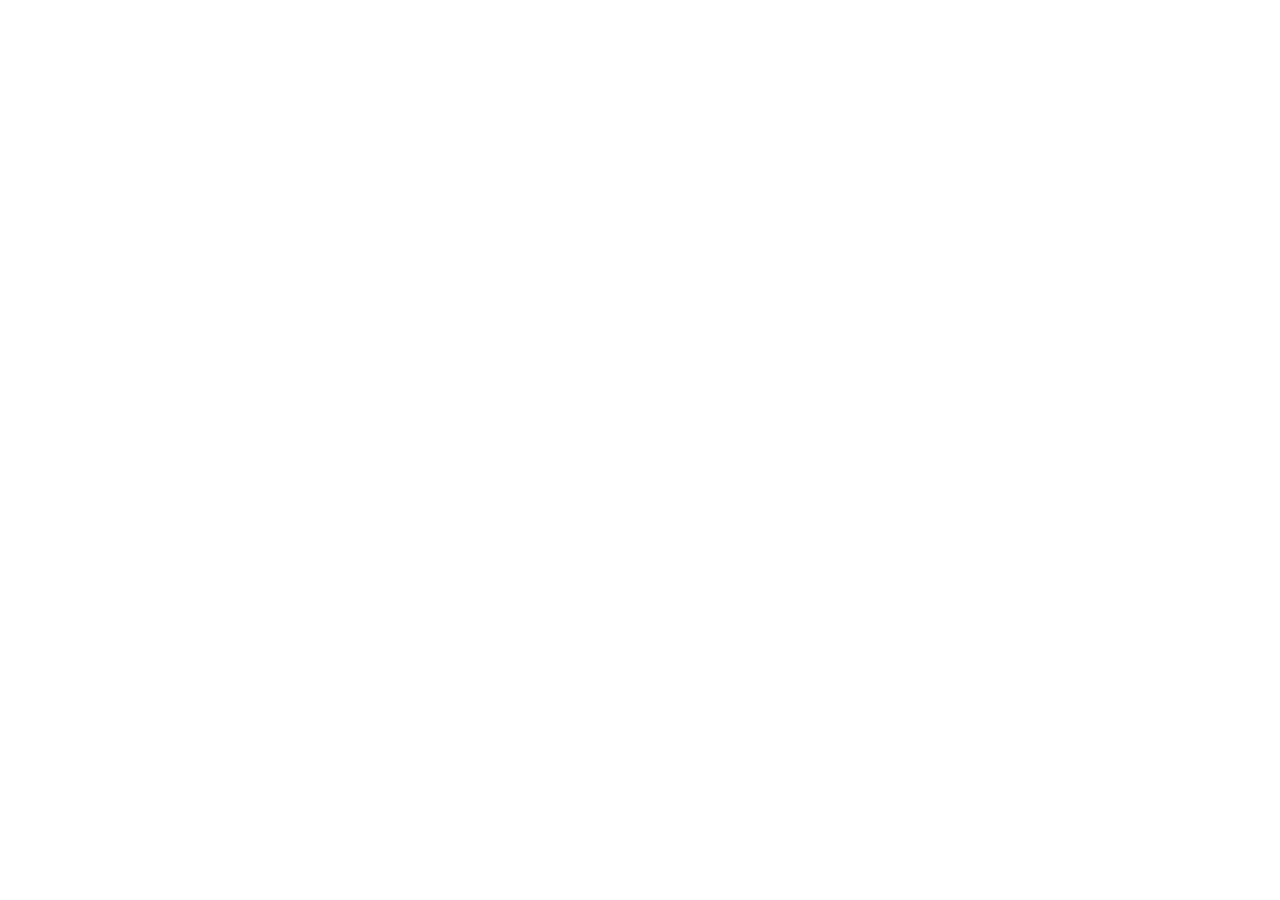
==== commit df372163: ""Vue3新增"" ====
--- a/Application/Programming/index.html
+++ b/Application/Programming/index.html
@@ -9,7 +9,7 @@
     <meta name="keywords" content="编程,程序员,导航,资源,主页,编程导航,编程学习" />
     <meta name="description" content="编程导航" />
     <title>编程导航 - 程序员导航</title>
-    <script defer="defer" src="./static/js/main.02c7db7e.js"></script>
+    <script defer="defer" src="./static/js/main.1e5db153.js"></script>
     <link href="./static/css/main.8ad872f8.css" rel="stylesheet">
 </head>
 
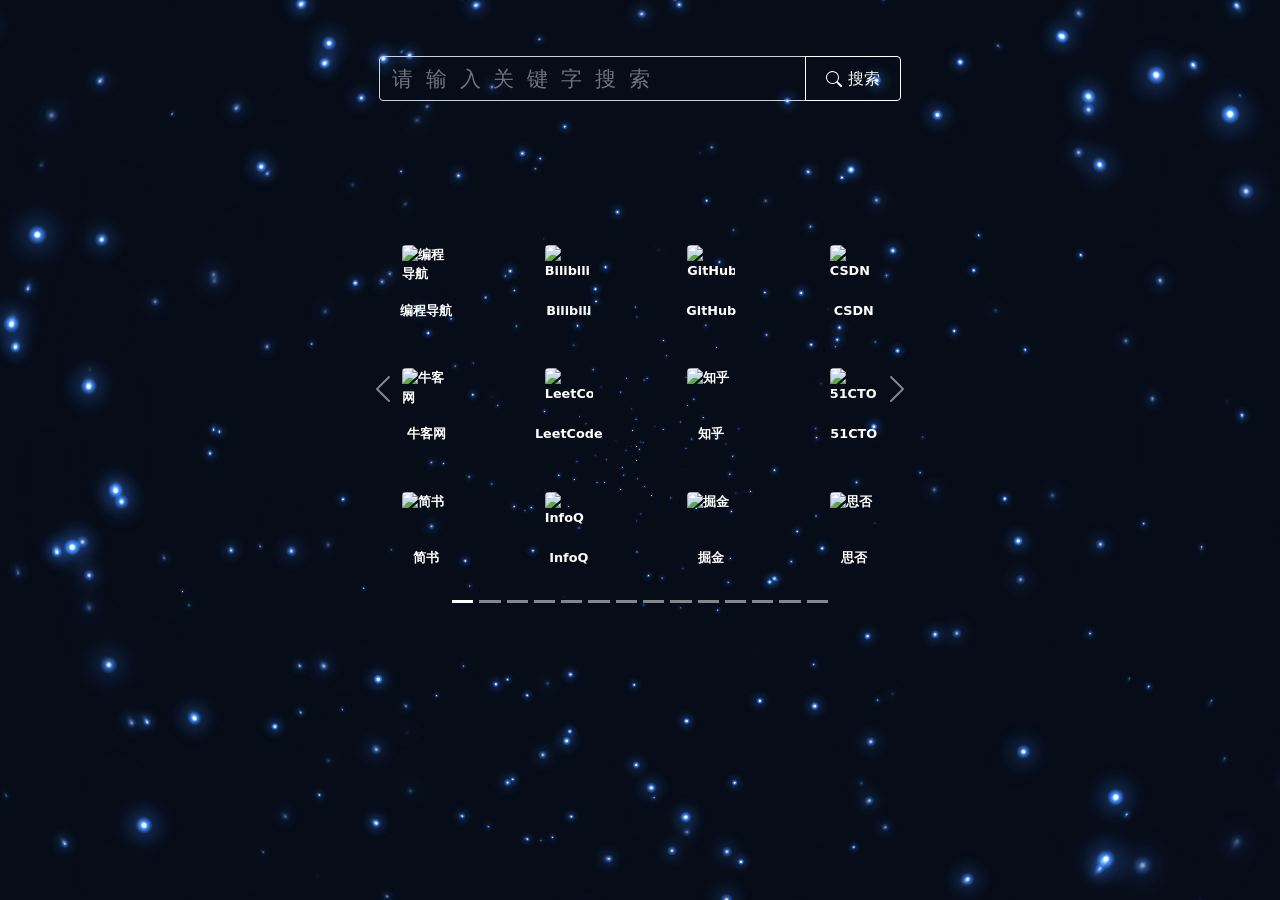
==== commit b56489ef: "重新构架应用" ====
--- a/Application/Programming/index.html
+++ b/Application/Programming/index.html
@@ -9,7 +9,7 @@
     <meta name="keywords" content="编程,程序员,导航,资源,主页,编程导航,编程学习" />
     <meta name="description" content="编程导航" />
     <title>编程导航 - 程序员导航</title>
-    <script defer="defer" src="./static/js/main.1e5db153.js"></script>
+    <script defer="defer" src="./static/js/main.a9e8840a.js"></script>
     <link href="./static/css/main.8ad872f8.css" rel="stylesheet">
 </head>
 
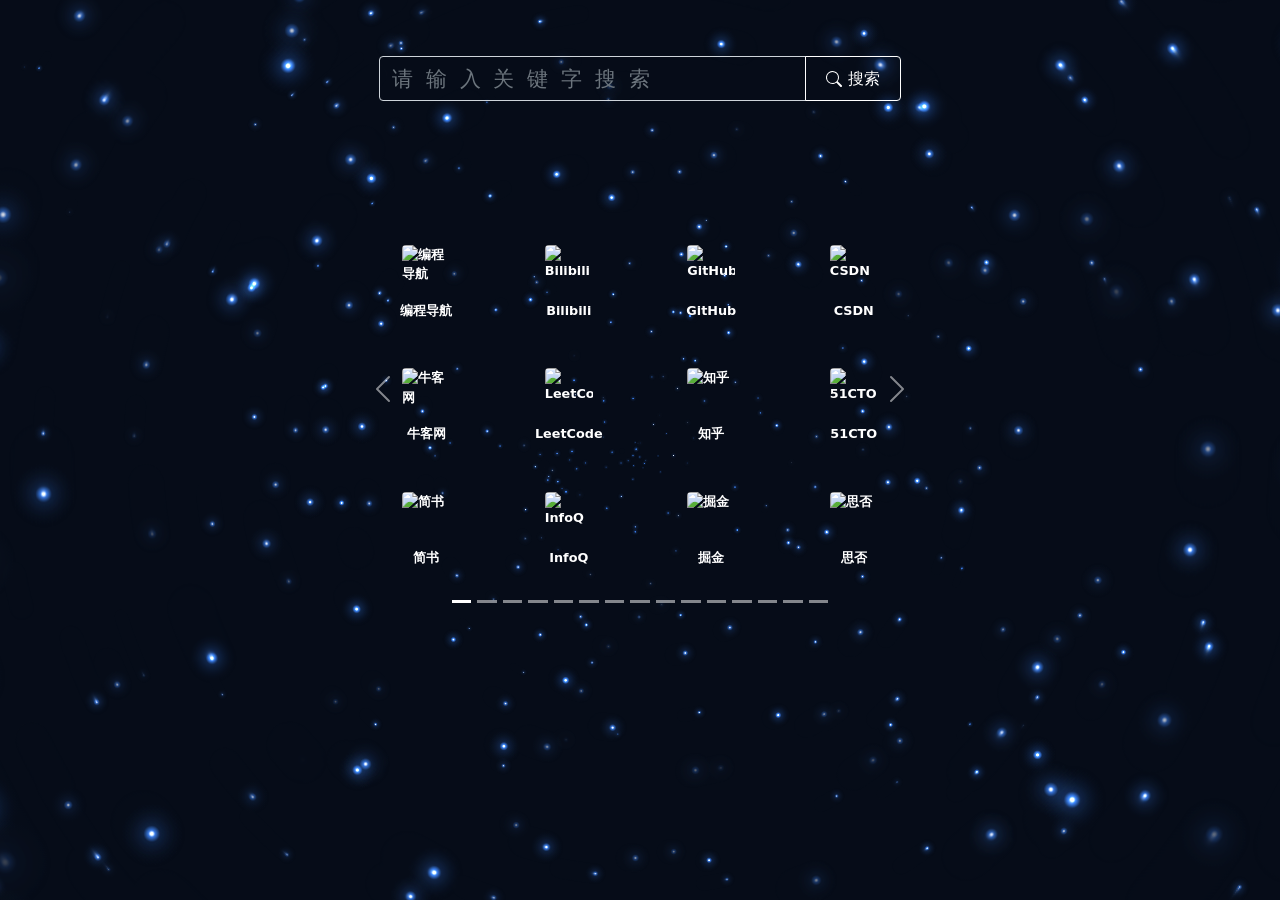
==== commit 2ae9503f: "新增考试网大全" ====
--- a/Application/Programming/index.html
+++ b/Application/Programming/index.html
@@ -9,7 +9,7 @@
     <meta name="keywords" content="编程,程序员,导航,资源,主页,编程导航,编程学习" />
     <meta name="description" content="编程导航" />
     <title>编程导航 - 程序员导航</title>
-    <script defer="defer" src="./static/js/main.a9e8840a.js"></script>
+    <script defer="defer" src="./static/js/main.ef0505d0.js"></script>
     <link href="./static/css/main.8ad872f8.css" rel="stylesheet">
 </head>
 
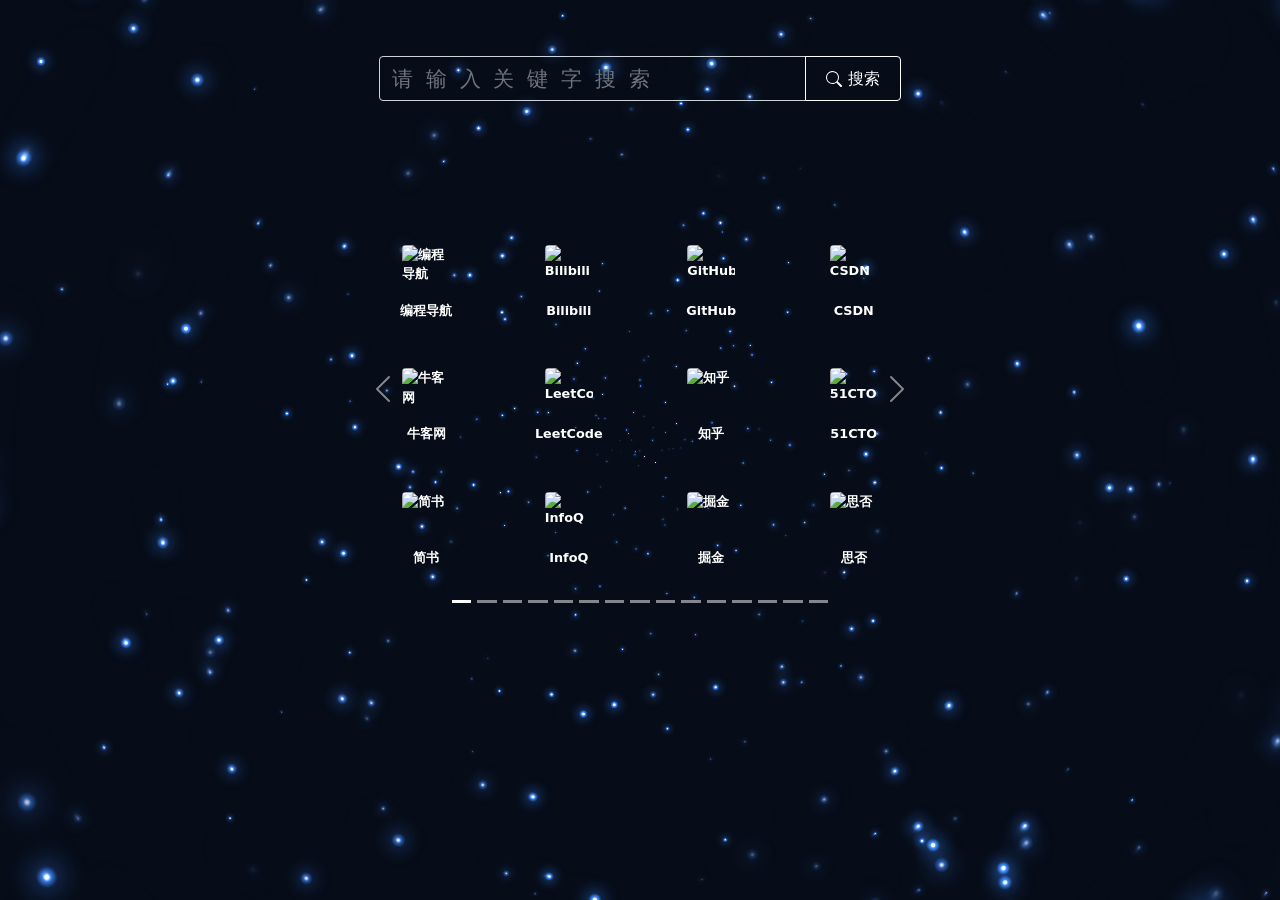
==== commit 8926d35f: "修改了pdf的远程链接" ====
--- a/Application/Programming/index.html
+++ b/Application/Programming/index.html
@@ -9,7 +9,7 @@
     <meta name="keywords" content="编程,程序员,导航,资源,主页,编程导航,编程学习" />
     <meta name="description" content="编程导航" />
     <title>编程导航 - 程序员导航</title>
-    <script defer="defer" src="./static/js/main.ef0505d0.js"></script>
+    <script defer="defer" src="./static/js/main.3b8f118e.js"></script>
     <link href="./static/css/main.8ad872f8.css" rel="stylesheet">
 </head>
 
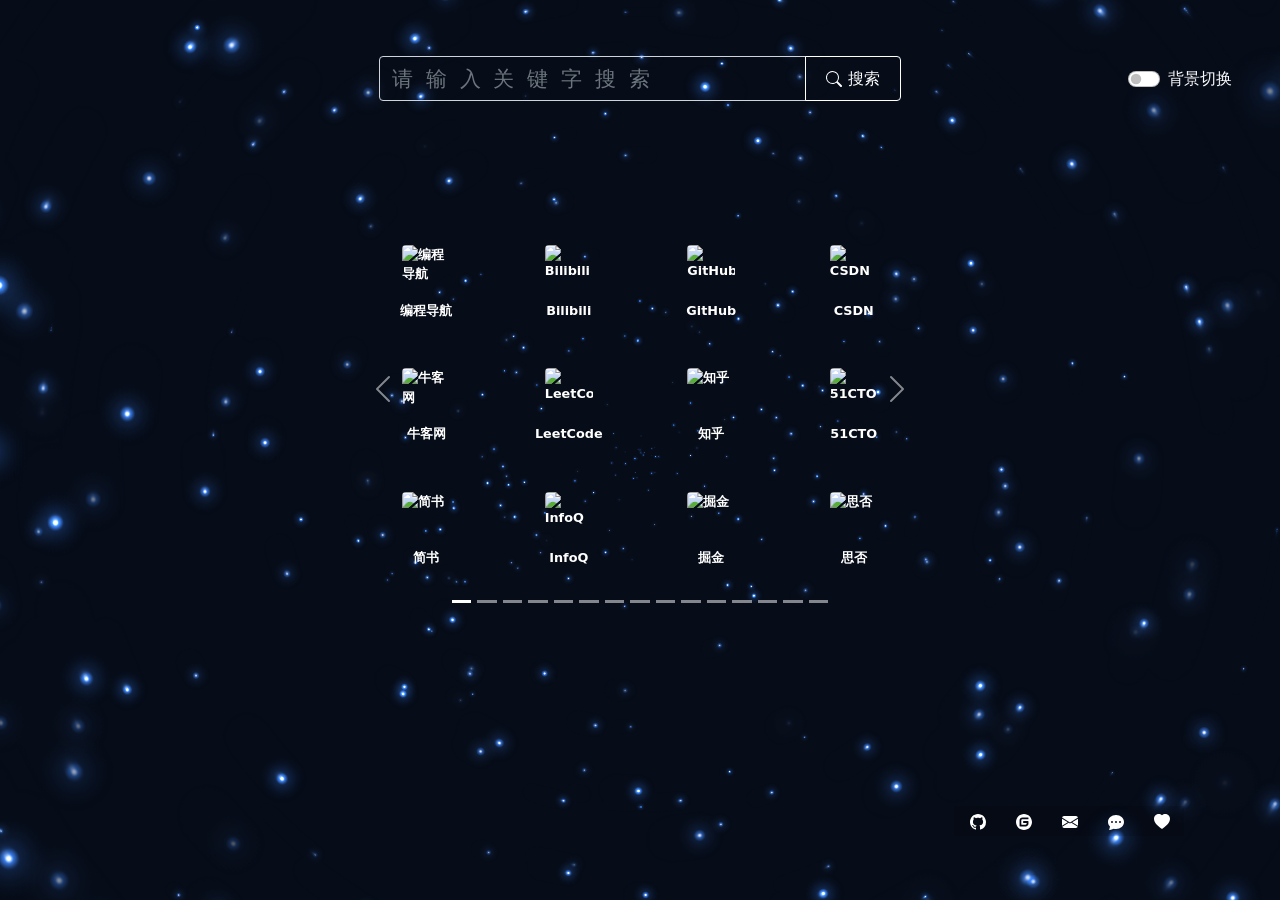
==== commit 388f39ce: "页面功能新增，迎来大升级改动" ====
--- a/Application/Programming/index.html
+++ b/Application/Programming/index.html
@@ -9,8 +9,8 @@
     <meta name="keywords" content="编程,程序员,导航,资源,主页,编程导航,编程学习" />
     <meta name="description" content="编程导航" />
     <title>编程导航 - 程序员导航</title>
-    <script defer="defer" src="./static/js/main.3b8f118e.js"></script>
-    <link href="./static/css/main.8ad872f8.css" rel="stylesheet">
+    <script defer="defer" src="./static/js/main.25184ae7.js"></script>
+    <link href="./static/css/main.2db6322e.css" rel="stylesheet">
 </head>
 
 <body>
--- a/Application/Programming/static/css/main.2db6322e.css
+++ b/Application/Programming/static/css/main.2db6322e.css
@@ -0,0 +1,7 @@
+@charset "UTF-8";/*!
+ * Bootstrap v5.1.3 (https://getbootstrap.com/)
+ * Copyright 2011-2021 The Bootstrap Authors
+ * Copyright 2011-2021 Twitter, Inc.
+ * Licensed under MIT (https://github.com/twbs/bootstrap/blob/main/LICENSE)
+ */:root{--bs-blue:#0d6efd;--bs-indigo:#6610f2;--bs-purple:#6f42c1;--bs-pink:#d63384;--bs-red:#dc3545;--bs-orange:#fd7e14;--bs-yellow:#ffc107;--bs-green:#198754;--bs-teal:#20c997;--bs-cyan:#0dcaf0;--bs-white:#fff;--bs-gray:#6c757d;--bs-gray-dark:#343a40;--bs-gray-100:#f8f9fa;--bs-gray-200:#e9ecef;--bs-gray-300:#dee2e6;--bs-gray-400:#ced4da;--bs-gray-500:#adb5bd;--bs-gray-600:#6c757d;--bs-gray-700:#495057;--bs-gray-800:#343a40;--bs-gray-900:#212529;--bs-primary:#0d6efd;--bs-secondary:#6c757d;--bs-success:#198754;--bs-info:#0dcaf0;--bs-warning:#ffc107;--bs-danger:#dc3545;--bs-light:#f8f9fa;--bs-dark:#212529;--bs-primary-rgb:13,110,253;--bs-secondary-rgb:108,117,125;--bs-success-rgb:25,135,84;--bs-info-rgb:13,202,240;--bs-warning-rgb:255,193,7;--bs-danger-rgb:220,53,69;--bs-light-rgb:248,249,250;--bs-dark-rgb:33,37,41;--bs-white-rgb:255,255,255;--bs-black-rgb:0,0,0;--bs-body-color-rgb:33,37,41;--bs-body-bg-rgb:255,255,255;--bs-font-sans-serif:system-ui,-apple-system,"Segoe UI",Roboto,"Helvetica Neue",Arial,"Noto Sans","Liberation Sans",sans-serif,"Apple Color Emoji","Segoe UI Emoji","Segoe UI Symbol","Noto Color Emoji";--bs-font-monospace:SFMono-Regular,Menlo,Monaco,Consolas,"Liberation Mono","Courier New",monospace;--bs-gradient:linear-gradient(180deg,hsla(0,0%,100%,.15),hsla(0,0%,100%,0));--bs-body-font-family:var(--bs-font-sans-serif);--bs-body-font-size:1rem;--bs-body-font-weight:400;--bs-body-line-height:1.5;--bs-body-color:#212529;--bs-body-bg:#fff}*,:after,:before{box-sizing:border-box}@media (prefers-reduced-motion:no-preference){:root{scroll-behavior:smooth}}body{-webkit-text-size-adjust:100%;-webkit-tap-highlight-color:transparent;background-color:#fff;background-color:var(--bs-body-bg);color:#212529;color:var(--bs-body-color);font-family:system-ui,-apple-system,Segoe UI,Roboto,Helvetica Neue,Arial,Noto Sans,Liberation Sans,sans-serif,Apple Color Emoji,Segoe UI Emoji,Segoe UI Symbol,Noto Color Emoji;font-family:var(--bs-body-font-family);font-size:1rem;font-size:var(--bs-body-font-size);font-weight:400;font-weight:var(--bs-body-font-weight);line-height:1.5;line-height:var(--bs-body-line-height);margin:0;text-align:var(--bs-body-text-align)}hr{background-color:currentColor;border:0;color:inherit;margin:1rem 0;opacity:.25}hr:not([size]){height:1px}.h1,.h2,.h3,.h4,.h5,.h6,h1,h2,h3,h4,h5,h6{font-weight:500;line-height:1.2;margin-bottom:.5rem;margin-top:0}.h1,h1{font-size:calc(1.375rem + 1.5vw)}@media (min-width:1200px){.h1,h1{font-size:2.5rem}}.h2,h2{font-size:calc(1.325rem + .9vw)}@media (min-width:1200px){.h2,h2{font-size:2rem}}.h3,h3{font-size:calc(1.3rem + .6vw)}@media (min-width:1200px){.h3,h3{font-size:1.75rem}}.h4,h4{font-size:calc(1.275rem + .3vw)}@media (min-width:1200px){.h4,h4{font-size:1.5rem}}.h5,h5{font-size:1.25rem}.h6,h6{font-size:1rem}p{margin-bottom:1rem;margin-top:0}abbr[data-bs-original-title],abbr[title]{cursor:help;-webkit-text-decoration:underline dotted;text-decoration:underline dotted;-webkit-text-decoration-skip-ink:none;text-decoration-skip-ink:none}address{font-style:normal;line-height:inherit;margin-bottom:1rem}ol,ul{padding-left:2rem}dl,ol,ul{margin-bottom:1rem;margin-top:0}ol ol,ol ul,ul ol,ul ul{margin-bottom:0}dt{font-weight:700}dd{margin-bottom:.5rem;margin-left:0}blockquote{margin:0 0 1rem}b,strong{font-weight:bolder}.small,small{font-size:.875em}.mark,mark{background-color:#fcf8e3;padding:.2em}sub,sup{font-size:.75em;line-height:0;position:relative;vertical-align:baseline}sub{bottom:-.25em}sup{top:-.5em}a{color:#0d6efd;text-decoration:underline}a:hover{color:#0a58ca}a:not([href]):not([class]),a:not([href]):not([class]):hover{color:inherit;text-decoration:none}code,kbd,pre,samp{direction:ltr;font-family:SFMono-Regular,Menlo,Monaco,Consolas,Liberation Mono,Courier New,monospace;font-family:var(--bs-font-monospace);font-size:1em;unicode-bidi:bidi-override}pre{display:block;font-size:.875em;margin-bottom:1rem;margin-top:0;overflow:auto}pre code{color:inherit;font-size:inherit;word-break:normal}code{word-wrap:break-word;color:#d63384;font-size:.875em}a>code{color:inherit}kbd{background-color:#212529;border-radius:.2rem;color:#fff;font-size:.875em;padding:.2rem .4rem}kbd kbd{font-size:1em;font-weight:700;padding:0}figure{margin:0 0 1rem}img,svg{vertical-align:middle}table{border-collapse:collapse;caption-side:bottom}caption{color:#6c757d;padding-bottom:.5rem;padding-top:.5rem;text-align:left}th{text-align:inherit;text-align:-webkit-match-parent}tbody,td,tfoot,th,thead,tr{border:0 solid;border-color:inherit}label{display:inline-block}button{border-radius:0}button:focus:not(:focus-visible){outline:0}button,input,optgroup,select,textarea{font-family:inherit;font-size:inherit;line-height:inherit;margin:0}button,select{text-transform:none}[role=button]{cursor:pointer}select{word-wrap:normal}select:disabled{opacity:1}[list]::-webkit-calendar-picker-indicator{display:none}[type=button],[type=reset],[type=submit],button{-webkit-appearance:button}[type=button]:not(:disabled),[type=reset]:not(:disabled),[type=submit]:not(:disabled),button:not(:disabled){cursor:pointer}::-moz-focus-inner{border-style:none;padding:0}textarea{resize:vertical}fieldset{border:0;margin:0;min-width:0;padding:0}legend{float:left;font-size:calc(1.275rem + .3vw);line-height:inherit;margin-bottom:.5rem;padding:0;width:100%}@media (min-width:1200px){legend{font-size:1.5rem}}legend+*{clear:left}::-webkit-datetime-edit-day-field,::-webkit-datetime-edit-fields-wrapper,::-webkit-datetime-edit-hour-field,::-webkit-datetime-edit-minute,::-webkit-datetime-edit-month-field,::-webkit-datetime-edit-text,::-webkit-datetime-edit-year-field{padding:0}::-webkit-inner-spin-button{height:auto}[type=search]{-webkit-appearance:textfield;outline-offset:-2px}::-webkit-search-decoration{-webkit-appearance:none}::-webkit-color-swatch-wrapper{padding:0}::file-selector-button{font:inherit}::-webkit-file-upload-button{-webkit-appearance:button;font:inherit}output{display:inline-block}iframe{border:0}summary{cursor:pointer;display:list-item}progress{vertical-align:baseline}[hidden]{display:none!important}.lead{font-size:1.25rem;font-weight:300}.display-1{font-size:calc(1.625rem + 4.5vw);font-weight:300;line-height:1.2}@media (min-width:1200px){.display-1{font-size:5rem}}.display-2{font-size:calc(1.575rem + 3.9vw);font-weight:300;line-height:1.2}@media (min-width:1200px){.display-2{font-size:4.5rem}}.display-3{font-size:calc(1.525rem + 3.3vw);font-weight:300;line-height:1.2}@media (min-width:1200px){.display-3{font-size:4rem}}.display-4{font-size:calc(1.475rem + 2.7vw);font-weight:300;line-height:1.2}@media (min-width:1200px){.display-4{font-size:3.5rem}}.display-5{font-size:calc(1.425rem + 2.1vw);font-weight:300;line-height:1.2}@media (min-width:1200px){.display-5{font-size:3rem}}.display-6{font-size:calc(1.375rem + 1.5vw);font-weight:300;line-height:1.2}@media (min-width:1200px){.display-6{font-size:2.5rem}}.list-inline,.list-unstyled{list-style:none;padding-left:0}.list-inline-item{display:inline-block}.list-inline-item:not(:last-child){margin-right:.5rem}.initialism{font-size:.875em;text-transform:uppercase}.blockquote{font-size:1.25rem;margin-bottom:1rem}.blockquote>:last-child{margin-bottom:0}.blockquote-footer{color:#6c757d;font-size:.875em;margin-bottom:1rem;margin-top:-1rem}.blockquote-footer:before{content:"— "}.img-fluid,.img-thumbnail{height:auto;max-width:100%}.img-thumbnail{background-color:#fff;border:1px solid #dee2e6;border-radius:.25rem;padding:.25rem}.figure{display:inline-block}.figure-img{line-height:1;margin-bottom:.5rem}.figure-caption{color:#6c757d;font-size:.875em}.container,.container-fluid,.container-lg,.container-md,.container-sm,.container-xl,.container-xxl{margin-left:auto;margin-right:auto;padding-left:.75rem;padding-left:var(--bs-gutter-x,.75rem);padding-right:.75rem;padding-right:var(--bs-gutter-x,.75rem);width:100%}@media (min-width:576px){.container,.container-sm{max-width:540px}}@media (min-width:768px){.container,.container-md,.container-sm{max-width:720px}}@media (min-width:992px){.container,.container-lg,.container-md,.container-sm{max-width:960px}}@media (min-width:1200px){.container,.container-lg,.container-md,.container-sm,.container-xl{max-width:1140px}}@media (min-width:1400px){.container,.container-lg,.container-md,.container-sm,.container-xl,.container-xxl{max-width:1320px}}.row{--bs-gutter-x:1.5rem;--bs-gutter-y:0;display:flex;flex-wrap:wrap;margin-left:calc(var(--bs-gutter-x)*-.5);margin-right:calc(var(--bs-gutter-x)*-.5);margin-top:calc(var(--bs-gutter-y)*-1)}.row>*{flex-shrink:0;margin-top:var(--bs-gutter-y);max-width:100%;padding-left:calc(var(--bs-gutter-x)*.5);padding-right:calc(var(--bs-gutter-x)*.5);width:100%}.col{flex:1 0}.row-cols-auto>*{flex:0 0 auto;width:auto}.row-cols-1>*{flex:0 0 auto;width:100%}.row-cols-2>*{flex:0 0 auto;width:50%}.row-cols-3>*{flex:0 0 auto;width:33.3333333333%}.row-cols-4>*{flex:0 0 auto;width:25%}.row-cols-5>*{flex:0 0 auto;width:20%}.row-cols-6>*{flex:0 0 auto;width:16.6666666667%}.col-auto{flex:0 0 auto;width:auto}.col-1{flex:0 0 auto;width:8.33333333%}.col-2{flex:0 0 auto;width:16.66666667%}.col-3{flex:0 0 auto;width:25%}.col-4{flex:0 0 auto;width:33.33333333%}.col-5{flex:0 0 auto;width:41.66666667%}.col-6{flex:0 0 auto;width:50%}.col-7{flex:0 0 auto;width:58.33333333%}.col-8{flex:0 0 auto;width:66.66666667%}.col-9{flex:0 0 auto;width:75%}.col-10{flex:0 0 auto;width:83.33333333%}.col-11{flex:0 0 auto;width:91.66666667%}.col-12{flex:0 0 auto;width:100%}.offset-1{margin-left:8.33333333%}.offset-2{margin-left:16.66666667%}.offset-3{margin-left:25%}.offset-4{margin-left:33.33333333%}.offset-5{margin-left:41.66666667%}.offset-6{margin-left:50%}.offset-7{margin-left:58.33333333%}.offset-8{margin-left:66.66666667%}.offset-9{margin-left:75%}.offset-10{margin-left:83.33333333%}.offset-11{margin-left:91.66666667%}.g-0,.gx-0{--bs-gutter-x:0}.g-0,.gy-0{--bs-gutter-y:0}.g-1,.gx-1{--bs-gutter-x:0.25rem}.g-1,.gy-1{--bs-gutter-y:0.25rem}.g-2,.gx-2{--bs-gutter-x:0.5rem}.g-2,.gy-2{--bs-gutter-y:0.5rem}.g-3,.gx-3{--bs-gutter-x:1rem}.g-3,.gy-3{--bs-gutter-y:1rem}.g-4,.gx-4{--bs-gutter-x:1.5rem}.g-4,.gy-4{--bs-gutter-y:1.5rem}.g-5,.gx-5{--bs-gutter-x:3rem}.g-5,.gy-5{--bs-gutter-y:3rem}@media (min-width:576px){.col-sm{flex:1 0}.row-cols-sm-auto>*{flex:0 0 auto;width:auto}.row-cols-sm-1>*{flex:0 0 auto;width:100%}.row-cols-sm-2>*{flex:0 0 auto;width:50%}.row-cols-sm-3>*{flex:0 0 auto;width:33.3333333333%}.row-cols-sm-4>*{flex:0 0 auto;width:25%}.row-cols-sm-5>*{flex:0 0 auto;width:20%}.row-cols-sm-6>*{flex:0 0 auto;width:16.6666666667%}.col-sm-auto{flex:0 0 auto;width:auto}.col-sm-1{flex:0 0 auto;width:8.33333333%}.col-sm-2{flex:0 0 auto;width:16.66666667%}.col-sm-3{flex:0 0 auto;width:25%}.col-sm-4{flex:0 0 auto;width:33.33333333%}.col-sm-5{flex:0 0 auto;width:41.66666667%}.col-sm-6{flex:0 0 auto;width:50%}.col-sm-7{flex:0 0 auto;width:58.33333333%}.col-sm-8{flex:0 0 auto;width:66.66666667%}.col-sm-9{flex:0 0 auto;width:75%}.col-sm-10{flex:0 0 auto;width:83.33333333%}.col-sm-11{flex:0 0 auto;width:91.66666667%}.col-sm-12{flex:0 0 auto;width:100%}.offset-sm-0{margin-left:0}.offset-sm-1{margin-left:8.33333333%}.offset-sm-2{margin-left:16.66666667%}.offset-sm-3{margin-left:25%}.offset-sm-4{margin-left:33.33333333%}.offset-sm-5{margin-left:41.66666667%}.offset-sm-6{margin-left:50%}.offset-sm-7{margin-left:58.33333333%}.offset-sm-8{margin-left:66.66666667%}.offset-sm-9{margin-left:75%}.offset-sm-10{margin-left:83.33333333%}.offset-sm-11{margin-left:91.66666667%}.g-sm-0,.gx-sm-0{--bs-gutter-x:0}.g-sm-0,.gy-sm-0{--bs-gutter-y:0}.g-sm-1,.gx-sm-1{--bs-gutter-x:0.25rem}.g-sm-1,.gy-sm-1{--bs-gutter-y:0.25rem}.g-sm-2,.gx-sm-2{--bs-gutter-x:0.5rem}.g-sm-2,.gy-sm-2{--bs-gutter-y:0.5rem}.g-sm-3,.gx-sm-3{--bs-gutter-x:1rem}.g-sm-3,.gy-sm-3{--bs-gutter-y:1rem}.g-sm-4,.gx-sm-4{--bs-gutter-x:1.5rem}.g-sm-4,.gy-sm-4{--bs-gutter-y:1.5rem}.g-sm-5,.gx-sm-5{--bs-gutter-x:3rem}.g-sm-5,.gy-sm-5{--bs-gutter-y:3rem}}@media (min-width:768px){.col-md{flex:1 0}.row-cols-md-auto>*{flex:0 0 auto;width:auto}.row-cols-md-1>*{flex:0 0 auto;width:100%}.row-cols-md-2>*{flex:0 0 auto;width:50%}.row-cols-md-3>*{flex:0 0 auto;width:33.3333333333%}.row-cols-md-4>*{flex:0 0 auto;width:25%}.row-cols-md-5>*{flex:0 0 auto;width:20%}.row-cols-md-6>*{flex:0 0 auto;width:16.6666666667%}.col-md-auto{flex:0 0 auto;width:auto}.col-md-1{flex:0 0 auto;width:8.33333333%}.col-md-2{flex:0 0 auto;width:16.66666667%}.col-md-3{flex:0 0 auto;width:25%}.col-md-4{flex:0 0 auto;width:33.33333333%}.col-md-5{flex:0 0 auto;width:41.66666667%}.col-md-6{flex:0 0 auto;width:50%}.col-md-7{flex:0 0 auto;width:58.33333333%}.col-md-8{flex:0 0 auto;width:66.66666667%}.col-md-9{flex:0 0 auto;width:75%}.col-md-10{flex:0 0 auto;width:83.33333333%}.col-md-11{flex:0 0 auto;width:91.66666667%}.col-md-12{flex:0 0 auto;width:100%}.offset-md-0{margin-left:0}.offset-md-1{margin-left:8.33333333%}.offset-md-2{margin-left:16.66666667%}.offset-md-3{margin-left:25%}.offset-md-4{margin-left:33.33333333%}.offset-md-5{margin-left:41.66666667%}.offset-md-6{margin-left:50%}.offset-md-7{margin-left:58.33333333%}.offset-md-8{margin-left:66.66666667%}.offset-md-9{margin-left:75%}.offset-md-10{margin-left:83.33333333%}.offset-md-11{margin-left:91.66666667%}.g-md-0,.gx-md-0{--bs-gutter-x:0}.g-md-0,.gy-md-0{--bs-gutter-y:0}.g-md-1,.gx-md-1{--bs-gutter-x:0.25rem}.g-md-1,.gy-md-1{--bs-gutter-y:0.25rem}.g-md-2,.gx-md-2{--bs-gutter-x:0.5rem}.g-md-2,.gy-md-2{--bs-gutter-y:0.5rem}.g-md-3,.gx-md-3{--bs-gutter-x:1rem}.g-md-3,.gy-md-3{--bs-gutter-y:1rem}.g-md-4,.gx-md-4{--bs-gutter-x:1.5rem}.g-md-4,.gy-md-4{--bs-gutter-y:1.5rem}.g-md-5,.gx-md-5{--bs-gutter-x:3rem}.g-md-5,.gy-md-5{--bs-gutter-y:3rem}}@media (min-width:992px){.col-lg{flex:1 0}.row-cols-lg-auto>*{flex:0 0 auto;width:auto}.row-cols-lg-1>*{flex:0 0 auto;width:100%}.row-cols-lg-2>*{flex:0 0 auto;width:50%}.row-cols-lg-3>*{flex:0 0 auto;width:33.3333333333%}.row-cols-lg-4>*{flex:0 0 auto;width:25%}.row-cols-lg-5>*{flex:0 0 auto;width:20%}.row-cols-lg-6>*{flex:0 0 auto;width:16.6666666667%}.col-lg-auto{flex:0 0 auto;width:auto}.col-lg-1{flex:0 0 auto;width:8.33333333%}.col-lg-2{flex:0 0 auto;width:16.66666667%}.col-lg-3{flex:0 0 auto;width:25%}.col-lg-4{flex:0 0 auto;width:33.33333333%}.col-lg-5{flex:0 0 auto;width:41.66666667%}.col-lg-6{flex:0 0 auto;width:50%}.col-lg-7{flex:0 0 auto;width:58.33333333%}.col-lg-8{flex:0 0 auto;width:66.66666667%}.col-lg-9{flex:0 0 auto;width:75%}.col-lg-10{flex:0 0 auto;width:83.33333333%}.col-lg-11{flex:0 0 auto;width:91.66666667%}.col-lg-12{flex:0 0 auto;width:100%}.offset-lg-0{margin-left:0}.offset-lg-1{margin-left:8.33333333%}.offset-lg-2{margin-left:16.66666667%}.offset-lg-3{margin-left:25%}.offset-lg-4{margin-left:33.33333333%}.offset-lg-5{margin-left:41.66666667%}.offset-lg-6{margin-left:50%}.offset-lg-7{margin-left:58.33333333%}.offset-lg-8{margin-left:66.66666667%}.offset-lg-9{margin-left:75%}.offset-lg-10{margin-left:83.33333333%}.offset-lg-11{margin-left:91.66666667%}.g-lg-0,.gx-lg-0{--bs-gutter-x:0}.g-lg-0,.gy-lg-0{--bs-gutter-y:0}.g-lg-1,.gx-lg-1{--bs-gutter-x:0.25rem}.g-lg-1,.gy-lg-1{--bs-gutter-y:0.25rem}.g-lg-2,.gx-lg-2{--bs-gutter-x:0.5rem}.g-lg-2,.gy-lg-2{--bs-gutter-y:0.5rem}.g-lg-3,.gx-lg-3{--bs-gutter-x:1rem}.g-lg-3,.gy-lg-3{--bs-gutter-y:1rem}.g-lg-4,.gx-lg-4{--bs-gutter-x:1.5rem}.g-lg-4,.gy-lg-4{--bs-gutter-y:1.5rem}.g-lg-5,.gx-lg-5{--bs-gutter-x:3rem}.g-lg-5,.gy-lg-5{--bs-gutter-y:3rem}}@media (min-width:1200px){.col-xl{flex:1 0}.row-cols-xl-auto>*{flex:0 0 auto;width:auto}.row-cols-xl-1>*{flex:0 0 auto;width:100%}.row-cols-xl-2>*{flex:0 0 auto;width:50%}.row-cols-xl-3>*{flex:0 0 auto;width:33.3333333333%}.row-cols-xl-4>*{flex:0 0 auto;width:25%}.row-cols-xl-5>*{flex:0 0 auto;width:20%}.row-cols-xl-6>*{flex:0 0 auto;width:16.6666666667%}.col-xl-auto{flex:0 0 auto;width:auto}.col-xl-1{flex:0 0 auto;width:8.33333333%}.col-xl-2{flex:0 0 auto;width:16.66666667%}.col-xl-3{flex:0 0 auto;width:25%}.col-xl-4{flex:0 0 auto;width:33.33333333%}.col-xl-5{flex:0 0 auto;width:41.66666667%}.col-xl-6{flex:0 0 auto;width:50%}.col-xl-7{flex:0 0 auto;width:58.33333333%}.col-xl-8{flex:0 0 auto;width:66.66666667%}.col-xl-9{flex:0 0 auto;width:75%}.col-xl-10{flex:0 0 auto;width:83.33333333%}.col-xl-11{flex:0 0 auto;width:91.66666667%}.col-xl-12{flex:0 0 auto;width:100%}.offset-xl-0{margin-left:0}.offset-xl-1{margin-left:8.33333333%}.offset-xl-2{margin-left:16.66666667%}.offset-xl-3{margin-left:25%}.offset-xl-4{margin-left:33.33333333%}.offset-xl-5{margin-left:41.66666667%}.offset-xl-6{margin-left:50%}.offset-xl-7{margin-left:58.33333333%}.offset-xl-8{margin-left:66.66666667%}.offset-xl-9{margin-left:75%}.offset-xl-10{margin-left:83.33333333%}.offset-xl-11{margin-left:91.66666667%}.g-xl-0,.gx-xl-0{--bs-gutter-x:0}.g-xl-0,.gy-xl-0{--bs-gutter-y:0}.g-xl-1,.gx-xl-1{--bs-gutter-x:0.25rem}.g-xl-1,.gy-xl-1{--bs-gutter-y:0.25rem}.g-xl-2,.gx-xl-2{--bs-gutter-x:0.5rem}.g-xl-2,.gy-xl-2{--bs-gutter-y:0.5rem}.g-xl-3,.gx-xl-3{--bs-gutter-x:1rem}.g-xl-3,.gy-xl-3{--bs-gutter-y:1rem}.g-xl-4,.gx-xl-4{--bs-gutter-x:1.5rem}.g-xl-4,.gy-xl-4{--bs-gutter-y:1.5rem}.g-xl-5,.gx-xl-5{--bs-gutter-x:3rem}.g-xl-5,.gy-xl-5{--bs-gutter-y:3rem}}@media (min-width:1400px){.col-xxl{flex:1 0}.row-cols-xxl-auto>*{flex:0 0 auto;width:auto}.row-cols-xxl-1>*{flex:0 0 auto;width:100%}.row-cols-xxl-2>*{flex:0 0 auto;width:50%}.row-cols-xxl-3>*{flex:0 0 auto;width:33.3333333333%}.row-cols-xxl-4>*{flex:0 0 auto;width:25%}.row-cols-xxl-5>*{flex:0 0 auto;width:20%}.row-cols-xxl-6>*{flex:0 0 auto;width:16.6666666667%}.col-xxl-auto{flex:0 0 auto;width:auto}.col-xxl-1{flex:0 0 auto;width:8.33333333%}.col-xxl-2{flex:0 0 auto;width:16.66666667%}.col-xxl-3{flex:0 0 auto;width:25%}.col-xxl-4{flex:0 0 auto;width:33.33333333%}.col-xxl-5{flex:0 0 auto;width:41.66666667%}.col-xxl-6{flex:0 0 auto;width:50%}.col-xxl-7{flex:0 0 auto;width:58.33333333%}.col-xxl-8{flex:0 0 auto;width:66.66666667%}.col-xxl-9{flex:0 0 auto;width:75%}.col-xxl-10{flex:0 0 auto;width:83.33333333%}.col-xxl-11{flex:0 0 auto;width:91.66666667%}.col-xxl-12{flex:0 0 auto;width:100%}.offset-xxl-0{margin-left:0}.offset-xxl-1{margin-left:8.33333333%}.offset-xxl-2{margin-left:16.66666667%}.offset-xxl-3{margin-left:25%}.offset-xxl-4{margin-left:33.33333333%}.offset-xxl-5{margin-left:41.66666667%}.offset-xxl-6{margin-left:50%}.offset-xxl-7{margin-left:58.33333333%}.offset-xxl-8{margin-left:66.66666667%}.offset-xxl-9{margin-left:75%}.offset-xxl-10{margin-left:83.33333333%}.offset-xxl-11{margin-left:91.66666667%}.g-xxl-0,.gx-xxl-0{--bs-gutter-x:0}.g-xxl-0,.gy-xxl-0{--bs-gutter-y:0}.g-xxl-1,.gx-xxl-1{--bs-gutter-x:0.25rem}.g-xxl-1,.gy-xxl-1{--bs-gutter-y:0.25rem}.g-xxl-2,.gx-xxl-2{--bs-gutter-x:0.5rem}.g-xxl-2,.gy-xxl-2{--bs-gutter-y:0.5rem}.g-xxl-3,.gx-xxl-3{--bs-gutter-x:1rem}.g-xxl-3,.gy-xxl-3{--bs-gutter-y:1rem}.g-xxl-4,.gx-xxl-4{--bs-gutter-x:1.5rem}.g-xxl-4,.gy-xxl-4{--bs-gutter-y:1.5rem}.g-xxl-5,.gx-xxl-5{--bs-gutter-x:3rem}.g-xxl-5,.gy-xxl-5{--bs-gutter-y:3rem}}.table{--bs-table-bg:transparent;--bs-table-accent-bg:transparent;--bs-table-striped-color:#212529;--bs-table-striped-bg:rgba(0,0,0,.05);--bs-table-active-color:#212529;--bs-table-active-bg:rgba(0,0,0,.1);--bs-table-hover-color:#212529;--bs-table-hover-bg:rgba(0,0,0,.075);border-color:#dee2e6;color:#212529;margin-bottom:1rem;vertical-align:top;width:100%}.table>:not(caption)>*>*{background-color:var(--bs-table-bg);border-bottom-width:1px;box-shadow:inset 0 0 0 9999px var(--bs-table-accent-bg);padding:.5rem}.table>tbody{vertical-align:inherit}.table>thead{vertical-align:bottom}.table>:not(:first-child){border-top:2px solid}.caption-top{caption-side:top}.table-sm>:not(caption)>*>*{padding:.25rem}.table-bordered>:not(caption)>*{border-width:1px 0}.table-bordered>:not(caption)>*>*{border-width:0 1px}.table-borderless>:not(caption)>*>*{border-bottom-width:0}.table-borderless>:not(:first-child){border-top-width:0}.table-striped>tbody>tr:nth-of-type(odd)>*{--bs-table-accent-bg:var(--bs-table-striped-bg);color:var(--bs-table-striped-color)}.table-active{--bs-table-accent-bg:var(--bs-table-active-bg);color:var(--bs-table-active-color)}.table-hover>tbody>tr:hover>*{--bs-table-accent-bg:var(--bs-table-hover-bg);color:var(--bs-table-hover-color)}.table-primary{--bs-table-bg:#cfe2ff;--bs-table-striped-bg:#c5d7f2;--bs-table-striped-color:#000;--bs-table-active-bg:#bacbe6;--bs-table-active-color:#000;--bs-table-hover-bg:#bfd1ec;--bs-table-hover-color:#000;border-color:#bacbe6;color:#000}.table-secondary{--bs-table-bg:#e2e3e5;--bs-table-striped-bg:#d7d8da;--bs-table-striped-color:#000;--bs-table-active-bg:#cbccce;--bs-table-active-color:#000;--bs-table-hover-bg:#d1d2d4;--bs-table-hover-color:#000;border-color:#cbccce;color:#000}.table-success{--bs-table-bg:#d1e7dd;--bs-table-striped-bg:#c7dbd2;--bs-table-striped-color:#000;--bs-table-active-bg:#bcd0c7;--bs-table-active-color:#000;--bs-table-hover-bg:#c1d6cc;--bs-table-hover-color:#000;border-color:#bcd0c7;color:#000}.table-info{--bs-table-bg:#cff4fc;--bs-table-striped-bg:#c5e8ef;--bs-table-striped-color:#000;--bs-table-active-bg:#badce3;--bs-table-active-color:#000;--bs-table-hover-bg:#bfe2e9;--bs-table-hover-color:#000;border-color:#badce3;color:#000}.table-warning{--bs-table-bg:#fff3cd;--bs-table-striped-bg:#f2e7c3;--bs-table-striped-color:#000;--bs-table-active-bg:#e6dbb9;--bs-table-active-color:#000;--bs-table-hover-bg:#ece1be;--bs-table-hover-color:#000;border-color:#e6dbb9;color:#000}.table-danger{--bs-table-bg:#f8d7da;--bs-table-striped-bg:#eccccf;--bs-table-striped-color:#000;--bs-table-active-bg:#dfc2c4;--bs-table-active-color:#000;--bs-table-hover-bg:#e5c7ca;--bs-table-hover-color:#000;border-color:#dfc2c4;color:#000}.table-light{--bs-table-bg:#f8f9fa;--bs-table-striped-bg:#ecedee;--bs-table-striped-color:#000;--bs-table-active-bg:#dfe0e1;--bs-table-active-color:#000;--bs-table-hover-bg:#e5e6e7;--bs-table-hover-color:#000;border-color:#dfe0e1;color:#000}.table-dark{--bs-table-bg:#212529;--bs-table-striped-bg:#2c3034;--bs-table-striped-color:#fff;--bs-table-active-bg:#373b3e;--bs-table-active-color:#fff;--bs-table-hover-bg:#323539;--bs-table-hover-color:#fff;border-color:#373b3e;color:#fff}.table-responsive{-webkit-overflow-scrolling:touch;overflow-x:auto}@media (max-width:575.98px){.table-responsive-sm{-webkit-overflow-scrolling:touch;overflow-x:auto}}@media (max-width:767.98px){.table-responsive-md{-webkit-overflow-scrolling:touch;overflow-x:auto}}@media (max-width:991.98px){.table-responsive-lg{-webkit-overflow-scrolling:touch;overflow-x:auto}}@media (max-width:1199.98px){.table-responsive-xl{-webkit-overflow-scrolling:touch;overflow-x:auto}}@media (max-width:1399.98px){.table-responsive-xxl{-webkit-overflow-scrolling:touch;overflow-x:auto}}.form-label{margin-bottom:.5rem}.col-form-label{font-size:inherit;line-height:1.5;margin-bottom:0;padding-bottom:calc(.375rem + 1px);padding-top:calc(.375rem + 1px)}.col-form-label-lg{font-size:1.25rem;padding-bottom:calc(.5rem + 1px);padding-top:calc(.5rem + 1px)}.col-form-label-sm{font-size:.875rem;padding-bottom:calc(.25rem + 1px);padding-top:calc(.25rem + 1px)}.form-text{color:#6c757d;font-size:.875em;margin-top:.25rem}.form-control{-webkit-appearance:none;appearance:none;background-clip:padding-box;background-color:#fff;border:1px solid #ced4da;border-radius:.25rem;color:#212529;display:block;font-size:1rem;font-weight:400;line-height:1.5;padding:.375rem .75rem;transition:border-color .15s ease-in-out,box-shadow .15s ease-in-out;width:100%}@media (prefers-reduced-motion:reduce){.form-control{transition:none}}.form-control[type=file]{overflow:hidden}.form-control[type=file]:not(:disabled):not([readonly]){cursor:pointer}.form-control:focus{background-color:#fff;border-color:#86b7fe;box-shadow:0 0 0 .25rem rgba(13,110,253,.25);color:#212529;outline:0}.form-control::-webkit-date-and-time-value{height:1.5em}.form-control::-webkit-input-placeholder{color:#6c757d;opacity:1}.form-control:-ms-input-placeholder{color:#6c757d;opacity:1}.form-control::placeholder{color:#6c757d;opacity:1}.form-control:disabled,.form-control[readonly]{background-color:#e9ecef;opacity:1}.form-control::file-selector-button{-webkit-margin-end:.75rem;background-color:#e9ecef;border:0 solid;border-color:inherit;border-inline-end-width:1px;border-radius:0;color:#212529;margin:-.375rem -.75rem;margin-inline-end:.75rem;padding:.375rem .75rem;pointer-events:none;transition:color .15s ease-in-out,background-color .15s ease-in-out,border-color .15s ease-in-out,box-shadow .15s ease-in-out}@media (prefers-reduced-motion:reduce){.form-control::-webkit-file-upload-button{-webkit-transition:none;transition:none}.form-control::file-selector-button{transition:none}}.form-control:hover:not(:disabled):not([readonly])::file-selector-button{background-color:#dde0e3}.form-control::-webkit-file-upload-button{-webkit-margin-end:.75rem;background-color:#e9ecef;border:0 solid;border-color:inherit;border-inline-end-width:1px;border-radius:0;color:#212529;margin:-.375rem -.75rem;margin-inline-end:.75rem;padding:.375rem .75rem;pointer-events:none;-webkit-transition:color .15s ease-in-out,background-color .15s ease-in-out,border-color .15s ease-in-out,box-shadow .15s ease-in-out;transition:color .15s ease-in-out,background-color .15s ease-in-out,border-color .15s ease-in-out,box-shadow .15s ease-in-out}@media (prefers-reduced-motion:reduce){.form-control::-webkit-file-upload-button{-webkit-transition:none;transition:none}}.form-control:hover:not(:disabled):not([readonly])::-webkit-file-upload-button{background-color:#dde0e3}.form-control-plaintext{background-color:transparent;border:solid transparent;border-width:1px 0;color:#212529;display:block;line-height:1.5;margin-bottom:0;padding:.375rem 0;width:100%}.form-control-plaintext.form-control-lg,.form-control-plaintext.form-control-sm{padding-left:0;padding-right:0}.form-control-sm{border-radius:.2rem;font-size:.875rem;min-height:calc(1.5em + .5rem + 2px);padding:.25rem .5rem}.form-control-sm::file-selector-button{-webkit-margin-end:.5rem;margin:-.25rem -.5rem;margin-inline-end:.5rem;padding:.25rem .5rem}.form-control-sm::-webkit-file-upload-button{-webkit-margin-end:.5rem;margin:-.25rem -.5rem;margin-inline-end:.5rem;padding:.25rem .5rem}.form-control-lg{border-radius:.3rem;font-size:1.25rem;min-height:calc(1.5em + 1rem + 2px);padding:.5rem 1rem}.form-control-lg::file-selector-button{-webkit-margin-end:1rem;margin:-.5rem -1rem;margin-inline-end:1rem;padding:.5rem 1rem}.form-control-lg::-webkit-file-upload-button{-webkit-margin-end:1rem;margin:-.5rem -1rem;margin-inline-end:1rem;padding:.5rem 1rem}textarea.form-control{min-height:calc(1.5em + .75rem + 2px)}textarea.form-control-sm{min-height:calc(1.5em + .5rem + 2px)}textarea.form-control-lg{min-height:calc(1.5em + 1rem + 2px)}.form-control-color{height:auto;padding:.375rem;width:3rem}.form-control-color:not(:disabled):not([readonly]){cursor:pointer}.form-control-color::-moz-color-swatch{border-radius:.25rem;height:1.5em}.form-control-color::-webkit-color-swatch{border-radius:.25rem;height:1.5em}.form-select{-moz-padding-start:calc(.75rem - 3px);-webkit-appearance:none;appearance:none;background-color:#fff;background-image:url("data:image/svg+xml;charset=utf-8,%3Csvg xmlns='http://www.w3.org/2000/svg' viewBox='0 0 16 16'%3E%3Cpath fill='none' stroke='%23343a40' stroke-linecap='round' stroke-linejoin='round' stroke-width='2' d='m2 5 6 6 6-6'/%3E%3C/svg%3E");background-position:right .75rem center;background-repeat:no-repeat;background-size:16px 12px;border:1px solid #ced4da;border-radius:.25rem;color:#212529;display:block;font-size:1rem;font-weight:400;line-height:1.5;padding:.375rem 2.25rem .375rem .75rem;transition:border-color .15s ease-in-out,box-shadow .15s ease-in-out;width:100%}@media (prefers-reduced-motion:reduce){.form-select{transition:none}}.form-select:focus{border-color:#86b7fe;box-shadow:0 0 0 .25rem rgba(13,110,253,.25);outline:0}.form-select[multiple],.form-select[size]:not([size="1"]){background-image:none;padding-right:.75rem}.form-select:disabled{background-color:#e9ecef}.form-select:-moz-focusring{color:transparent;text-shadow:0 0 0 #212529}.form-select-sm{border-radius:.2rem;font-size:.875rem;padding-bottom:.25rem;padding-left:.5rem;padding-top:.25rem}.form-select-lg{border-radius:.3rem;font-size:1.25rem;padding-bottom:.5rem;padding-left:1rem;padding-top:.5rem}.form-check{display:block;margin-bottom:.125rem;min-height:1.5rem;padding-left:1.5em}.form-check .form-check-input{float:left;margin-left:-1.5em}.form-check-input{color-adjust:exact;-webkit-appearance:none;appearance:none;background-color:#fff;background-position:50%;background-repeat:no-repeat;background-size:contain;border:1px solid rgba(0,0,0,.25);height:1em;margin-top:.25em;-webkit-print-color-adjust:exact;vertical-align:top;width:1em}.form-check-input[type=checkbox]{border-radius:.25em}.form-check-input[type=radio]{border-radius:50%}.form-check-input:active{-webkit-filter:brightness(90%);filter:brightness(90%)}.form-check-input:focus{border-color:#86b7fe;box-shadow:0 0 0 .25rem rgba(13,110,253,.25);outline:0}.form-check-input:checked{background-color:#0d6efd;border-color:#0d6efd}.form-check-input:checked[type=checkbox]{background-image:url("data:image/svg+xml;charset=utf-8,%3Csvg xmlns='http://www.w3.org/2000/svg' viewBox='0 0 20 20'%3E%3Cpath fill='none' stroke='%23fff' stroke-linecap='round' stroke-linejoin='round' stroke-width='3' d='m6 10 3 3 6-6'/%3E%3C/svg%3E")}.form-check-input:checked[type=radio]{background-image:url("data:image/svg+xml;charset=utf-8,%3Csvg xmlns='http://www.w3.org/2000/svg' viewBox='-4 -4 8 8'%3E%3Ccircle r='2' fill='%23fff'/%3E%3C/svg%3E")}.form-check-input[type=checkbox]:indeterminate{background-color:#0d6efd;background-image:url("data:image/svg+xml;charset=utf-8,%3Csvg xmlns='http://www.w3.org/2000/svg' viewBox='0 0 20 20'%3E%3Cpath fill='none' stroke='%23fff' stroke-linecap='round' stroke-linejoin='round' stroke-width='3' d='M6 10h8'/%3E%3C/svg%3E");border-color:#0d6efd}.form-check-input:disabled{-webkit-filter:none;filter:none;opacity:.5;pointer-events:none}.form-check-input:disabled~.form-check-label,.form-check-input[disabled]~.form-check-label{opacity:.5}.form-switch{padding-left:2.5em}.form-switch .form-check-input{background-image:url("data:image/svg+xml;charset=utf-8,%3Csvg xmlns='http://www.w3.org/2000/svg' viewBox='-4 -4 8 8'%3E%3Ccircle r='3' fill='rgba(0, 0, 0, 0.25)'/%3E%3C/svg%3E");background-position:0;border-radius:2em;margin-left:-2.5em;transition:background-position .15s ease-in-out;width:2em}@media (prefers-reduced-motion:reduce){.form-switch .form-check-input{transition:none}}.form-switch .form-check-input:focus{background-image:url("data:image/svg+xml;charset=utf-8,%3Csvg xmlns='http://www.w3.org/2000/svg' viewBox='-4 -4 8 8'%3E%3Ccircle r='3' fill='%2386b7fe'/%3E%3C/svg%3E")}.form-switch .form-check-input:checked{background-image:url("data:image/svg+xml;charset=utf-8,%3Csvg xmlns='http://www.w3.org/2000/svg' viewBox='-4 -4 8 8'%3E%3Ccircle r='3' fill='%23fff'/%3E%3C/svg%3E");background-position:100%}.form-check-inline{display:inline-block;margin-right:1rem}.btn-check{clip:rect(0,0,0,0);pointer-events:none;position:absolute}.btn-check:disabled+.btn,.btn-check[disabled]+.btn{-webkit-filter:none;filter:none;opacity:.65;pointer-events:none}.form-range{-webkit-appearance:none;appearance:none;background-color:transparent;height:1.5rem;padding:0;width:100%}.form-range:focus{outline:0}.form-range:focus::-webkit-slider-thumb{box-shadow:0 0 0 1px #fff,0 0 0 .25rem rgba(13,110,253,.25)}.form-range:focus::-moz-range-thumb{box-shadow:0 0 0 1px #fff,0 0 0 .25rem rgba(13,110,253,.25)}.form-range::-moz-focus-outer{border:0}.form-range::-webkit-slider-thumb{-webkit-appearance:none;appearance:none;background-color:#0d6efd;border:0;border-radius:1rem;height:1rem;margin-top:-.25rem;-webkit-transition:background-color .15s ease-in-out,border-color .15s ease-in-out,box-shadow .15s ease-in-out;transition:background-color .15s ease-in-out,border-color .15s ease-in-out,box-shadow .15s ease-in-out;width:1rem}@media (prefers-reduced-motion:reduce){.form-range::-webkit-slider-thumb{-webkit-transition:none;transition:none}}.form-range::-webkit-slider-thumb:active{background-color:#b6d4fe}.form-range::-webkit-slider-runnable-track{background-color:#dee2e6;border-color:transparent;border-radius:1rem;color:transparent;cursor:pointer;height:.5rem;width:100%}.form-range::-moz-range-thumb{appearance:none;background-color:#0d6efd;border:0;border-radius:1rem;height:1rem;-moz-transition:background-color .15s ease-in-out,border-color .15s ease-in-out,box-shadow .15s ease-in-out;transition:background-color .15s ease-in-out,border-color .15s ease-in-out,box-shadow .15s ease-in-out;width:1rem}@media (prefers-reduced-motion:reduce){.form-range::-moz-range-thumb{-moz-transition:none;transition:none}}.form-range::-moz-range-thumb:active{background-color:#b6d4fe}.form-range::-moz-range-track{background-color:#dee2e6;border-color:transparent;border-radius:1rem;color:transparent;cursor:pointer;height:.5rem;width:100%}.form-range:disabled{pointer-events:none}.form-range:disabled::-webkit-slider-thumb{background-color:#adb5bd}.form-range:disabled::-moz-range-thumb{background-color:#adb5bd}.form-floating{position:relative}.form-floating>.form-control,.form-floating>.form-select{height:calc(3.5rem + 2px);line-height:1.25}.form-floating>label{border:1px solid transparent;height:100%;left:0;padding:1rem .75rem;pointer-events:none;position:absolute;top:0;-webkit-transform-origin:0 0;transform-origin:0 0;transition:opacity .1s ease-in-out,-webkit-transform .1s ease-in-out;transition:opacity .1s ease-in-out,transform .1s ease-in-out;transition:opacity .1s ease-in-out,transform .1s ease-in-out,-webkit-transform .1s ease-in-out}@media (prefers-reduced-motion:reduce){.form-floating>label{transition:none}}.form-floating>.form-control{padding:1rem .75rem}.form-floating>.form-control::-webkit-input-placeholder{color:transparent}.form-floating>.form-control:-ms-input-placeholder{color:transparent}.form-floating>.form-control::placeholder{color:transparent}.form-floating>.form-control:not(:-ms-input-placeholder){padding-bottom:.625rem;padding-top:1.625rem}.form-floating>.form-control:focus,.form-floating>.form-control:not(:placeholder-shown){padding-bottom:.625rem;padding-top:1.625rem}.form-floating>.form-control:-webkit-autofill{padding-bottom:.625rem;padding-top:1.625rem}.form-floating>.form-select{padding-bottom:.625rem;padding-top:1.625rem}.form-floating>.form-control:not(:-ms-input-placeholder)~label{opacity:.65;transform:scale(.85) translateY(-.5rem) translateX(.15rem)}.form-floating>.form-control:focus~label,.form-floating>.form-control:not(:placeholder-shown)~label,.form-floating>.form-select~label{opacity:.65;-webkit-transform:scale(.85) translateY(-.5rem) translateX(.15rem);transform:scale(.85) translateY(-.5rem) translateX(.15rem)}.form-floating>.form-control:-webkit-autofill~label{opacity:.65;-webkit-transform:scale(.85) translateY(-.5rem) translateX(.15rem);transform:scale(.85) translateY(-.5rem) translateX(.15rem)}.input-group{align-items:stretch;display:flex;flex-wrap:wrap;position:relative;width:100%}.input-group>.form-control,.input-group>.form-select{flex:1 1 auto;min-width:0;position:relative;width:1%}.input-group>.form-control:focus,.input-group>.form-select:focus{z-index:3}.input-group .btn{position:relative;z-index:2}.input-group .btn:focus{z-index:3}.input-group-text{align-items:center;background-color:#e9ecef;border:1px solid #ced4da;border-radius:.25rem;color:#212529;display:flex;font-size:1rem;font-weight:400;line-height:1.5;padding:.375rem .75rem;text-align:center;white-space:nowrap}.input-group-lg>.btn,.input-group-lg>.form-control,.input-group-lg>.form-select,.input-group-lg>.input-group-text{border-radius:.3rem;font-size:1.25rem;padding:.5rem 1rem}.input-group-sm>.btn,.input-group-sm>.form-control,.input-group-sm>.form-select,.input-group-sm>.input-group-text{border-radius:.2rem;font-size:.875rem;padding:.25rem .5rem}.input-group-lg>.form-select,.input-group-sm>.form-select{padding-right:3rem}.input-group.has-validation>.dropdown-toggle:nth-last-child(n+4),.input-group.has-validation>:nth-last-child(n+3):not(.dropdown-toggle):not(.dropdown-menu),.input-group:not(.has-validation)>.dropdown-toggle:nth-last-child(n+3),.input-group:not(.has-validation)>:not(:last-child):not(.dropdown-toggle):not(.dropdown-menu){border-bottom-right-radius:0;border-top-right-radius:0}.input-group>:not(:first-child):not(.dropdown-menu):not(.valid-tooltip):not(.valid-feedback):not(.invalid-tooltip):not(.invalid-feedback){border-bottom-left-radius:0;border-top-left-radius:0;margin-left:-1px}.valid-feedback{color:#198754;display:none;font-size:.875em;margin-top:.25rem;width:100%}.valid-tooltip{background-color:rgba(25,135,84,.9);border-radius:.25rem;color:#fff;display:none;font-size:.875rem;margin-top:.1rem;max-width:100%;padding:.25rem .5rem;position:absolute;top:100%;z-index:5}.is-valid~.valid-feedback,.is-valid~.valid-tooltip,.was-validated :valid~.valid-feedback,.was-validated :valid~.valid-tooltip{display:block}.form-control.is-valid,.was-validated .form-control:valid{background-image:url("data:image/svg+xml;charset=utf-8,%3Csvg xmlns='http://www.w3.org/2000/svg' viewBox='0 0 8 8'%3E%3Cpath fill='%23198754' d='M2.3 6.73.6 4.53c-.4-1.04.46-1.4 1.1-.8l1.1 1.4 3.4-3.8c.6-.63 1.6-.27 1.2.7l-4 4.6c-.43.5-.8.4-1.1.1z'/%3E%3C/svg%3E");background-position:right calc(.375em + .1875rem) center;background-repeat:no-repeat;background-size:calc(.75em + .375rem) calc(.75em + .375rem);border-color:#198754;padding-right:calc(1.5em + .75rem)}.form-control.is-valid:focus,.was-validated .form-control:valid:focus{border-color:#198754;box-shadow:0 0 0 .25rem rgba(25,135,84,.25)}.was-validated textarea.form-control:valid,textarea.form-control.is-valid{background-position:top calc(.375em + .1875rem) right calc(.375em + .1875rem);padding-right:calc(1.5em + .75rem)}.form-select.is-valid,.was-validated .form-select:valid{border-color:#198754}.form-select.is-valid:not([multiple]):not([size]),.form-select.is-valid:not([multiple])[size="1"],.was-validated .form-select:valid:not([multiple]):not([size]),.was-validated .form-select:valid:not([multiple])[size="1"]{background-image:url("data:image/svg+xml;charset=utf-8,%3Csvg xmlns='http://www.w3.org/2000/svg' viewBox='0 0 16 16'%3E%3Cpath fill='none' stroke='%23343a40' stroke-linecap='round' stroke-linejoin='round' stroke-width='2' d='m2 5 6 6 6-6'/%3E%3C/svg%3E"),url("data:image/svg+xml;charset=utf-8,%3Csvg xmlns='http://www.w3.org/2000/svg' viewBox='0 0 8 8'%3E%3Cpath fill='%23198754' d='M2.3 6.73.6 4.53c-.4-1.04.46-1.4 1.1-.8l1.1 1.4 3.4-3.8c.6-.63 1.6-.27 1.2.7l-4 4.6c-.43.5-.8.4-1.1.1z'/%3E%3C/svg%3E");background-position:right .75rem center,center right 2.25rem;background-size:16px 12px,calc(.75em + .375rem) calc(.75em + .375rem);padding-right:4.125rem}.form-select.is-valid:focus,.was-validated .form-select:valid:focus{border-color:#198754;box-shadow:0 0 0 .25rem rgba(25,135,84,.25)}.form-check-input.is-valid,.was-validated .form-check-input:valid{border-color:#198754}.form-check-input.is-valid:checked,.was-validated .form-check-input:valid:checked{background-color:#198754}.form-check-input.is-valid:focus,.was-validated .form-check-input:valid:focus{box-shadow:0 0 0 .25rem rgba(25,135,84,.25)}.form-check-input.is-valid~.form-check-label,.was-validated .form-check-input:valid~.form-check-label{color:#198754}.form-check-inline .form-check-input~.valid-feedback{margin-left:.5em}.input-group .form-control.is-valid,.input-group .form-select.is-valid,.was-validated .input-group .form-control:valid,.was-validated .input-group .form-select:valid{z-index:1}.input-group .form-control.is-valid:focus,.input-group .form-select.is-valid:focus,.was-validated .input-group .form-control:valid:focus,.was-validated .input-group .form-select:valid:focus{z-index:3}.invalid-feedback{color:#dc3545;display:none;font-size:.875em;margin-top:.25rem;width:100%}.invalid-tooltip{background-color:rgba(220,53,69,.9);border-radius:.25rem;color:#fff;display:none;font-size:.875rem;margin-top:.1rem;max-width:100%;padding:.25rem .5rem;position:absolute;top:100%;z-index:5}.is-invalid~.invalid-feedback,.is-invalid~.invalid-tooltip,.was-validated :invalid~.invalid-feedback,.was-validated :invalid~.invalid-tooltip{display:block}.form-control.is-invalid,.was-validated .form-control:invalid{background-image:url("data:image/svg+xml;charset=utf-8,%3Csvg xmlns='http://www.w3.org/2000/svg' width='12' height='12' fill='none' stroke='%23dc3545'%3E%3Ccircle cx='6' cy='6' r='4.5'/%3E%3Cpath stroke-linejoin='round' d='M5.8 3.6h.4L6 6.5z'/%3E%3Ccircle cx='6' cy='8.2' r='.6' fill='%23dc3545' stroke='none'/%3E%3C/svg%3E");background-position:right calc(.375em + .1875rem) center;background-repeat:no-repeat;background-size:calc(.75em + .375rem) calc(.75em + .375rem);border-color:#dc3545;padding-right:calc(1.5em + .75rem)}.form-control.is-invalid:focus,.was-validated .form-control:invalid:focus{border-color:#dc3545;box-shadow:0 0 0 .25rem rgba(220,53,69,.25)}.was-validated textarea.form-control:invalid,textarea.form-control.is-invalid{background-position:top calc(.375em + .1875rem) right calc(.375em + .1875rem);padding-right:calc(1.5em + .75rem)}.form-select.is-invalid,.was-validated .form-select:invalid{border-color:#dc3545}.form-select.is-invalid:not([multiple]):not([size]),.form-select.is-invalid:not([multiple])[size="1"],.was-validated .form-select:invalid:not([multiple]):not([size]),.was-validated .form-select:invalid:not([multiple])[size="1"]{background-image:url("data:image/svg+xml;charset=utf-8,%3Csvg xmlns='http://www.w3.org/2000/svg' viewBox='0 0 16 16'%3E%3Cpath fill='none' stroke='%23343a40' stroke-linecap='round' stroke-linejoin='round' stroke-width='2' d='m2 5 6 6 6-6'/%3E%3C/svg%3E"),url("data:image/svg+xml;charset=utf-8,%3Csvg xmlns='http://www.w3.org/2000/svg' width='12' height='12' fill='none' stroke='%23dc3545'%3E%3Ccircle cx='6' cy='6' r='4.5'/%3E%3Cpath stroke-linejoin='round' d='M5.8 3.6h.4L6 6.5z'/%3E%3Ccircle cx='6' cy='8.2' r='.6' fill='%23dc3545' stroke='none'/%3E%3C/svg%3E");background-position:right .75rem center,center right 2.25rem;background-size:16px 12px,calc(.75em + .375rem) calc(.75em + .375rem);padding-right:4.125rem}.form-select.is-invalid:focus,.was-validated .form-select:invalid:focus{border-color:#dc3545;box-shadow:0 0 0 .25rem rgba(220,53,69,.25)}.form-check-input.is-invalid,.was-validated .form-check-input:invalid{border-color:#dc3545}.form-check-input.is-invalid:checked,.was-validated .form-check-input:invalid:checked{background-color:#dc3545}.form-check-input.is-invalid:focus,.was-validated .form-check-input:invalid:focus{box-shadow:0 0 0 .25rem rgba(220,53,69,.25)}.form-check-input.is-invalid~.form-check-label,.was-validated .form-check-input:invalid~.form-check-label{color:#dc3545}.form-check-inline .form-check-input~.invalid-feedback{margin-left:.5em}.input-group .form-control.is-invalid,.input-group .form-select.is-invalid,.was-validated .input-group .form-control:invalid,.was-validated .input-group .form-select:invalid{z-index:2}.input-group .form-control.is-invalid:focus,.input-group .form-select.is-invalid:focus,.was-validated .input-group .form-control:invalid:focus,.was-validated .input-group .form-select:invalid:focus{z-index:3}.btn{background-color:transparent;border:1px solid transparent;border-radius:.25rem;color:#212529;cursor:pointer;display:inline-block;font-size:1rem;font-weight:400;line-height:1.5;padding:.375rem .75rem;text-align:center;text-decoration:none;transition:color .15s ease-in-out,background-color .15s ease-in-out,border-color .15s ease-in-out,box-shadow .15s ease-in-out;-webkit-user-select:none;-ms-user-select:none;user-select:none;vertical-align:middle}@media (prefers-reduced-motion:reduce){.btn{transition:none}}.btn:hover{color:#212529}.btn-check:focus+.btn,.btn:focus{box-shadow:0 0 0 .25rem rgba(13,110,253,.25);outline:0}.btn.disabled,.btn:disabled,fieldset:disabled .btn{opacity:.65;pointer-events:none}.btn-primary{background-color:#0d6efd;border-color:#0d6efd;color:#fff}.btn-check:focus+.btn-primary,.btn-primary:focus,.btn-primary:hover{background-color:#0b5ed7;border-color:#0a58ca;color:#fff}.btn-check:focus+.btn-primary,.btn-primary:focus{box-shadow:0 0 0 .25rem rgba(49,132,253,.5)}.btn-check:active+.btn-primary,.btn-check:checked+.btn-primary,.btn-primary.active,.btn-primary:active,.show>.btn-primary.dropdown-toggle{background-color:#0a58ca;border-color:#0a53be;color:#fff}.btn-check:active+.btn-primary:focus,.btn-check:checked+.btn-primary:focus,.btn-primary.active:focus,.btn-primary:active:focus,.show>.btn-primary.dropdown-toggle:focus{box-shadow:0 0 0 .25rem rgba(49,132,253,.5)}.btn-primary.disabled,.btn-primary:disabled{background-color:#0d6efd;border-color:#0d6efd;color:#fff}.btn-secondary{background-color:#6c757d;border-color:#6c757d;color:#fff}.btn-check:focus+.btn-secondary,.btn-secondary:focus,.btn-secondary:hover{background-color:#5c636a;border-color:#565e64;color:#fff}.btn-check:focus+.btn-secondary,.btn-secondary:focus{box-shadow:0 0 0 .25rem hsla(208,6%,54%,.5)}.btn-check:active+.btn-secondary,.btn-check:checked+.btn-secondary,.btn-secondary.active,.btn-secondary:active,.show>.btn-secondary.dropdown-toggle{background-color:#565e64;border-color:#51585e;color:#fff}.btn-check:active+.btn-secondary:focus,.btn-check:checked+.btn-secondary:focus,.btn-secondary.active:focus,.btn-secondary:active:focus,.show>.btn-secondary.dropdown-toggle:focus{box-shadow:0 0 0 .25rem hsla(208,6%,54%,.5)}.btn-secondary.disabled,.btn-secondary:disabled{background-color:#6c757d;border-color:#6c757d;color:#fff}.btn-success{background-color:#198754;border-color:#198754;color:#fff}.btn-check:focus+.btn-success,.btn-success:focus,.btn-success:hover{background-color:#157347;border-color:#146c43;color:#fff}.btn-check:focus+.btn-success,.btn-success:focus{box-shadow:0 0 0 .25rem rgba(60,153,110,.5)}.btn-check:active+.btn-success,.btn-check:checked+.btn-success,.btn-success.active,.btn-success:active,.show>.btn-success.dropdown-toggle{background-color:#146c43;border-color:#13653f;color:#fff}.btn-check:active+.btn-success:focus,.btn-check:checked+.btn-success:focus,.btn-success.active:focus,.btn-success:active:focus,.show>.btn-success.dropdown-toggle:focus{box-shadow:0 0 0 .25rem rgba(60,153,110,.5)}.btn-success.disabled,.btn-success:disabled{background-color:#198754;border-color:#198754;color:#fff}.btn-info{background-color:#0dcaf0;border-color:#0dcaf0;color:#000}.btn-check:focus+.btn-info,.btn-info:focus,.btn-info:hover{background-color:#31d2f2;border-color:#25cff2;color:#000}.btn-check:focus+.btn-info,.btn-info:focus{box-shadow:0 0 0 .25rem rgba(11,172,204,.5)}.btn-check:active+.btn-info,.btn-check:checked+.btn-info,.btn-info.active,.btn-info:active,.show>.btn-info.dropdown-toggle{background-color:#3dd5f3;border-color:#25cff2;color:#000}.btn-check:active+.btn-info:focus,.btn-check:checked+.btn-info:focus,.btn-info.active:focus,.btn-info:active:focus,.show>.btn-info.dropdown-toggle:focus{box-shadow:0 0 0 .25rem rgba(11,172,204,.5)}.btn-info.disabled,.btn-info:disabled{background-color:#0dcaf0;border-color:#0dcaf0;color:#000}.btn-warning{background-color:#ffc107;border-color:#ffc107;color:#000}.btn-check:focus+.btn-warning,.btn-warning:focus,.btn-warning:hover{background-color:#ffca2c;border-color:#ffc720;color:#000}.btn-check:focus+.btn-warning,.btn-warning:focus{box-shadow:0 0 0 .25rem rgba(217,164,6,.5)}.btn-check:active+.btn-warning,.btn-check:checked+.btn-warning,.btn-warning.active,.btn-warning:active,.show>.btn-warning.dropdown-toggle{background-color:#ffcd39;border-color:#ffc720;color:#000}.btn-check:active+.btn-warning:focus,.btn-check:checked+.btn-warning:focus,.btn-warning.active:focus,.btn-warning:active:focus,.show>.btn-warning.dropdown-toggle:focus{box-shadow:0 0 0 .25rem rgba(217,164,6,.5)}.btn-warning.disabled,.btn-warning:disabled{background-color:#ffc107;border-color:#ffc107;color:#000}.btn-danger{background-color:#dc3545;border-color:#dc3545;color:#fff}.btn-check:focus+.btn-danger,.btn-danger:focus,.btn-danger:hover{background-color:#bb2d3b;border-color:#b02a37;color:#fff}.btn-check:focus+.btn-danger,.btn-danger:focus{box-shadow:0 0 0 .25rem rgba(225,83,97,.5)}.btn-check:active+.btn-danger,.btn-check:checked+.btn-danger,.btn-danger.active,.btn-danger:active,.show>.btn-danger.dropdown-toggle{background-color:#b02a37;border-color:#a52834;color:#fff}.btn-check:active+.btn-danger:focus,.btn-check:checked+.btn-danger:focus,.btn-danger.active:focus,.btn-danger:active:focus,.show>.btn-danger.dropdown-toggle:focus{box-shadow:0 0 0 .25rem rgba(225,83,97,.5)}.btn-danger.disabled,.btn-danger:disabled{background-color:#dc3545;border-color:#dc3545;color:#fff}.btn-light{background-color:#f8f9fa;border-color:#f8f9fa;color:#000}.btn-check:focus+.btn-light,.btn-light:focus,.btn-light:hover{background-color:#f9fafb;border-color:#f9fafb;color:#000}.btn-check:focus+.btn-light,.btn-light:focus{box-shadow:0 0 0 .25rem hsla(210,2%,83%,.5)}.btn-check:active+.btn-light,.btn-check:checked+.btn-light,.btn-light.active,.btn-light:active,.show>.btn-light.dropdown-toggle{background-color:#f9fafb;border-color:#f9fafb;color:#000}.btn-check:active+.btn-light:focus,.btn-check:checked+.btn-light:focus,.btn-light.active:focus,.btn-light:active:focus,.show>.btn-light.dropdown-toggle:focus{box-shadow:0 0 0 .25rem hsla(210,2%,83%,.5)}.btn-light.disabled,.btn-light:disabled{background-color:#f8f9fa;border-color:#f8f9fa;color:#000}.btn-dark{background-color:#212529;border-color:#212529;color:#fff}.btn-check:focus+.btn-dark,.btn-dark:focus,.btn-dark:hover{background-color:#1c1f23;border-color:#1a1e21;color:#fff}.btn-check:focus+.btn-dark,.btn-dark:focus{box-shadow:0 0 0 .25rem rgba(66,70,73,.5)}.btn-check:active+.btn-dark,.btn-check:checked+.btn-dark,.btn-dark.active,.btn-dark:active,.show>.btn-dark.dropdown-toggle{background-color:#1a1e21;border-color:#191c1f;color:#fff}.btn-check:active+.btn-dark:focus,.btn-check:checked+.btn-dark:focus,.btn-dark.active:focus,.btn-dark:active:focus,.show>.btn-dark.dropdown-toggle:focus{box-shadow:0 0 0 .25rem rgba(66,70,73,.5)}.btn-dark.disabled,.btn-dark:disabled{background-color:#212529;border-color:#212529;color:#fff}.btn-outline-primary{border-color:#0d6efd;color:#0d6efd}.btn-outline-primary:hover{background-color:#0d6efd;border-color:#0d6efd;color:#fff}.btn-check:focus+.btn-outline-primary,.btn-outline-primary:focus{box-shadow:0 0 0 .25rem rgba(13,110,253,.5)}.btn-check:active+.btn-outline-primary,.btn-check:checked+.btn-outline-primary,.btn-outline-primary.active,.btn-outline-primary.dropdown-toggle.show,.btn-outline-primary:active{background-color:#0d6efd;border-color:#0d6efd;color:#fff}.btn-check:active+.btn-outline-primary:focus,.btn-check:checked+.btn-outline-primary:focus,.btn-outline-primary.active:focus,.btn-outline-primary.dropdown-toggle.show:focus,.btn-outline-primary:active:focus{box-shadow:0 0 0 .25rem rgba(13,110,253,.5)}.btn-outline-primary.disabled,.btn-outline-primary:disabled{background-color:transparent;color:#0d6efd}.btn-outline-secondary{border-color:#6c757d;color:#6c757d}.btn-outline-secondary:hover{background-color:#6c757d;border-color:#6c757d;color:#fff}.btn-check:focus+.btn-outline-secondary,.btn-outline-secondary:focus{box-shadow:0 0 0 .25rem hsla(208,7%,46%,.5)}.btn-check:active+.btn-outline-secondary,.btn-check:checked+.btn-outline-secondary,.btn-outline-secondary.active,.btn-outline-secondary.dropdown-toggle.show,.btn-outline-secondary:active{background-color:#6c757d;border-color:#6c757d;color:#fff}.btn-check:active+.btn-outline-secondary:focus,.btn-check:checked+.btn-outline-secondary:focus,.btn-outline-secondary.active:focus,.btn-outline-secondary.dropdown-toggle.show:focus,.btn-outline-secondary:active:focus{box-shadow:0 0 0 .25rem hsla(208,7%,46%,.5)}.btn-outline-secondary.disabled,.btn-outline-secondary:disabled{background-color:transparent;color:#6c757d}.btn-outline-success{border-color:#198754;color:#198754}.btn-outline-success:hover{background-color:#198754;border-color:#198754;color:#fff}.btn-check:focus+.btn-outline-success,.btn-outline-success:focus{box-shadow:0 0 0 .25rem rgba(25,135,84,.5)}.btn-check:active+.btn-outline-success,.btn-check:checked+.btn-outline-success,.btn-outline-success.active,.btn-outline-success.dropdown-toggle.show,.btn-outline-success:active{background-color:#198754;border-color:#198754;color:#fff}.btn-check:active+.btn-outline-success:focus,.btn-check:checked+.btn-outline-success:focus,.btn-outline-success.active:focus,.btn-outline-success.dropdown-toggle.show:focus,.btn-outline-success:active:focus{box-shadow:0 0 0 .25rem rgba(25,135,84,.5)}.btn-outline-success.disabled,.btn-outline-success:disabled{background-color:transparent;color:#198754}.btn-outline-info{border-color:#0dcaf0;color:#0dcaf0}.btn-outline-info:hover{background-color:#0dcaf0;border-color:#0dcaf0;color:#000}.btn-check:focus+.btn-outline-info,.btn-outline-info:focus{box-shadow:0 0 0 .25rem rgba(13,202,240,.5)}.btn-check:active+.btn-outline-info,.btn-check:checked+.btn-outline-info,.btn-outline-info.active,.btn-outline-info.dropdown-toggle.show,.btn-outline-info:active{background-color:#0dcaf0;border-color:#0dcaf0;color:#000}.btn-check:active+.btn-outline-info:focus,.btn-check:checked+.btn-outline-info:focus,.btn-outline-info.active:focus,.btn-outline-info.dropdown-toggle.show:focus,.btn-outline-info:active:focus{box-shadow:0 0 0 .25rem rgba(13,202,240,.5)}.btn-outline-info.disabled,.btn-outline-info:disabled{background-color:transparent;color:#0dcaf0}.btn-outline-warning{border-color:#ffc107;color:#ffc107}.btn-outline-warning:hover{background-color:#ffc107;border-color:#ffc107;color:#000}.btn-check:focus+.btn-outline-warning,.btn-outline-warning:focus{box-shadow:0 0 0 .25rem rgba(255,193,7,.5)}.btn-check:active+.btn-outline-warning,.btn-check:checked+.btn-outline-warning,.btn-outline-warning.active,.btn-outline-warning.dropdown-toggle.show,.btn-outline-warning:active{background-color:#ffc107;border-color:#ffc107;color:#000}.btn-check:active+.btn-outline-warning:focus,.btn-check:checked+.btn-outline-warning:focus,.btn-outline-warning.active:focus,.btn-outline-warning.dropdown-toggle.show:focus,.btn-outline-warning:active:focus{box-shadow:0 0 0 .25rem rgba(255,193,7,.5)}.btn-outline-warning.disabled,.btn-outline-warning:disabled{background-color:transparent;color:#ffc107}.btn-outline-danger{border-color:#dc3545;color:#dc3545}.btn-outline-danger:hover{background-color:#dc3545;border-color:#dc3545;color:#fff}.btn-check:focus+.btn-outline-danger,.btn-outline-danger:focus{box-shadow:0 0 0 .25rem rgba(220,53,69,.5)}.btn-check:active+.btn-outline-danger,.btn-check:checked+.btn-outline-danger,.btn-outline-danger.active,.btn-outline-danger.dropdown-toggle.show,.btn-outline-danger:active{background-color:#dc3545;border-color:#dc3545;color:#fff}.btn-check:active+.btn-outline-danger:focus,.btn-check:checked+.btn-outline-danger:focus,.btn-outline-danger.active:focus,.btn-outline-danger.dropdown-toggle.show:focus,.btn-outline-danger:active:focus{box-shadow:0 0 0 .25rem rgba(220,53,69,.5)}.btn-outline-danger.disabled,.btn-outline-danger:disabled{background-color:transparent;color:#dc3545}.btn-outline-light{border-color:#f8f9fa;color:#f8f9fa}.btn-outline-light:hover{background-color:#f8f9fa;border-color:#f8f9fa;color:#000}.btn-check:focus+.btn-outline-light,.btn-outline-light:focus{box-shadow:0 0 0 .25rem rgba(248,249,250,.5)}.btn-check:active+.btn-outline-light,.btn-check:checked+.btn-outline-light,.btn-outline-light.active,.btn-outline-light.dropdown-toggle.show,.btn-outline-light:active{background-color:#f8f9fa;border-color:#f8f9fa;color:#000}.btn-check:active+.btn-outline-light:focus,.btn-check:checked+.btn-outline-light:focus,.btn-outline-light.active:focus,.btn-outline-light.dropdown-toggle.show:focus,.btn-outline-light:active:focus{box-shadow:0 0 0 .25rem rgba(248,249,250,.5)}.btn-outline-light.disabled,.btn-outline-light:disabled{background-color:transparent;color:#f8f9fa}.btn-outline-dark{border-color:#212529;color:#212529}.btn-outline-dark:hover{background-color:#212529;border-color:#212529;color:#fff}.btn-check:focus+.btn-outline-dark,.btn-outline-dark:focus{box-shadow:0 0 0 .25rem rgba(33,37,41,.5)}.btn-check:active+.btn-outline-dark,.btn-check:checked+.btn-outline-dark,.btn-outline-dark.active,.btn-outline-dark.dropdown-toggle.show,.btn-outline-dark:active{background-color:#212529;border-color:#212529;color:#fff}.btn-check:active+.btn-outline-dark:focus,.btn-check:checked+.btn-outline-dark:focus,.btn-outline-dark.active:focus,.btn-outline-dark.dropdown-toggle.show:focus,.btn-outline-dark:active:focus{box-shadow:0 0 0 .25rem rgba(33,37,41,.5)}.btn-outline-dark.disabled,.btn-outline-dark:disabled{background-color:transparent;color:#212529}.btn-link{color:#0d6efd;font-weight:400;text-decoration:underline}.btn-link:hover{color:#0a58ca}.btn-link.disabled,.btn-link:disabled{color:#6c757d}.btn-group-lg>.btn,.btn-lg{border-radius:.3rem;font-size:1.25rem;padding:.5rem 1rem}.btn-group-sm>.btn,.btn-sm{border-radius:.2rem;font-size:.875rem;padding:.25rem .5rem}.fade{transition:opacity .15s linear}@media (prefers-reduced-motion:reduce){.fade{transition:none}}.fade:not(.show){opacity:0}.collapse:not(.show){display:none}.collapsing{height:0;overflow:hidden;transition:height .35s ease}@media (prefers-reduced-motion:reduce){.collapsing{transition:none}}.collapsing.collapse-horizontal{height:auto;transition:width .35s ease;width:0}@media (prefers-reduced-motion:reduce){.collapsing.collapse-horizontal{transition:none}}.dropdown,.dropend,.dropstart,.dropup{position:relative}.dropdown-toggle{white-space:nowrap}.dropdown-toggle:after{border-bottom:0;border-left:.3em solid transparent;border-right:.3em solid transparent;border-top:.3em solid;content:"";display:inline-block;margin-left:.255em;vertical-align:.255em}.dropdown-toggle:empty:after{margin-left:0}.dropdown-menu{background-clip:padding-box;background-color:#fff;border:1px solid rgba(0,0,0,.15);border-radius:.25rem;color:#212529;display:none;font-size:1rem;list-style:none;margin:0;min-width:10rem;padding:.5rem 0;position:absolute;text-align:left;z-index:1000}.dropdown-menu[data-bs-popper]{left:0;margin-top:.125rem;top:100%}.dropdown-menu-start{--bs-position:start}.dropdown-menu-start[data-bs-popper]{left:0;right:auto}.dropdown-menu-end{--bs-position:end}.dropdown-menu-end[data-bs-popper]{left:auto;right:0}@media (min-width:576px){.dropdown-menu-sm-start{--bs-position:start}.dropdown-menu-sm-start[data-bs-popper]{left:0;right:auto}.dropdown-menu-sm-end{--bs-position:end}.dropdown-menu-sm-end[data-bs-popper]{left:auto;right:0}}@media (min-width:768px){.dropdown-menu-md-start{--bs-position:start}.dropdown-menu-md-start[data-bs-popper]{left:0;right:auto}.dropdown-menu-md-end{--bs-position:end}.dropdown-menu-md-end[data-bs-popper]{left:auto;right:0}}@media (min-width:992px){.dropdown-menu-lg-start{--bs-position:start}.dropdown-menu-lg-start[data-bs-popper]{left:0;right:auto}.dropdown-menu-lg-end{--bs-position:end}.dropdown-menu-lg-end[data-bs-popper]{left:auto;right:0}}@media (min-width:1200px){.dropdown-menu-xl-start{--bs-position:start}.dropdown-menu-xl-start[data-bs-popper]{left:0;right:auto}.dropdown-menu-xl-end{--bs-position:end}.dropdown-menu-xl-end[data-bs-popper]{left:auto;right:0}}@media (min-width:1400px){.dropdown-menu-xxl-start{--bs-position:start}.dropdown-menu-xxl-start[data-bs-popper]{left:0;right:auto}.dropdown-menu-xxl-end{--bs-position:end}.dropdown-menu-xxl-end[data-bs-popper]{left:auto;right:0}}.dropup .dropdown-menu[data-bs-popper]{bottom:100%;margin-bottom:.125rem;margin-top:0;top:auto}.dropup .dropdown-toggle:after{border-bottom:.3em solid;border-left:.3em solid transparent;border-right:.3em solid transparent;border-top:0;content:"";display:inline-block;margin-left:.255em;vertical-align:.255em}.dropup .dropdown-toggle:empty:after{margin-left:0}.dropend .dropdown-menu[data-bs-popper]{left:100%;margin-left:.125rem;margin-top:0;right:auto;top:0}.dropend .dropdown-toggle:after{border-bottom:.3em solid transparent;border-left:.3em solid;border-right:0;border-top:.3em solid transparent;content:"";display:inline-block;margin-left:.255em;vertical-align:.255em}.dropend .dropdown-toggle:empty:after{margin-left:0}.dropend .dropdown-toggle:after{vertical-align:0}.dropstart .dropdown-menu[data-bs-popper]{left:auto;margin-right:.125rem;margin-top:0;right:100%;top:0}.dropstart .dropdown-toggle:after{content:"";display:inline-block;display:none;margin-left:.255em;vertical-align:.255em}.dropstart .dropdown-toggle:before{border-bottom:.3em solid transparent;border-right:.3em solid;border-top:.3em solid transparent;content:"";display:inline-block;margin-right:.255em;vertical-align:.255em}.dropstart .dropdown-toggle:empty:after{margin-left:0}.dropstart .dropdown-toggle:before{vertical-align:0}.dropdown-divider{border-top:1px solid rgba(0,0,0,.15);height:0;margin:.5rem 0;overflow:hidden}.dropdown-item{background-color:transparent;border:0;clear:both;color:#212529;display:block;font-weight:400;padding:.25rem 1rem;text-align:inherit;text-decoration:none;white-space:nowrap;width:100%}.dropdown-item:focus,.dropdown-item:hover{background-color:#e9ecef;color:#1e2125}.dropdown-item.active,.dropdown-item:active{background-color:#0d6efd;color:#fff;text-decoration:none}.dropdown-item.disabled,.dropdown-item:disabled{background-color:transparent;color:#adb5bd;pointer-events:none}.dropdown-menu.show{display:block}.dropdown-header{color:#6c757d;display:block;font-size:.875rem;margin-bottom:0;padding:.5rem 1rem;white-space:nowrap}.dropdown-item-text{color:#212529;display:block;padding:.25rem 1rem}.dropdown-menu-dark{background-color:#343a40;border-color:rgba(0,0,0,.15);color:#dee2e6}.dropdown-menu-dark .dropdown-item{color:#dee2e6}.dropdown-menu-dark .dropdown-item:focus,.dropdown-menu-dark .dropdown-item:hover{background-color:hsla(0,0%,100%,.15);color:#fff}.dropdown-menu-dark .dropdown-item.active,.dropdown-menu-dark .dropdown-item:active{background-color:#0d6efd;color:#fff}.dropdown-menu-dark .dropdown-item.disabled,.dropdown-menu-dark .dropdown-item:disabled{color:#adb5bd}.dropdown-menu-dark .dropdown-divider{border-color:rgba(0,0,0,.15)}.dropdown-menu-dark .dropdown-item-text{color:#dee2e6}.dropdown-menu-dark .dropdown-header{color:#adb5bd}.btn-group,.btn-group-vertical{display:inline-flex;position:relative;vertical-align:middle}.btn-group-vertical>.btn,.btn-group>.btn{flex:1 1 auto;position:relative}.btn-group-vertical>.btn-check:checked+.btn,.btn-group-vertical>.btn-check:focus+.btn,.btn-group-vertical>.btn.active,.btn-group-vertical>.btn:active,.btn-group-vertical>.btn:focus,.btn-group-vertical>.btn:hover,.btn-group>.btn-check:checked+.btn,.btn-group>.btn-check:focus+.btn,.btn-group>.btn.active,.btn-group>.btn:active,.btn-group>.btn:focus,.btn-group>.btn:hover{z-index:1}.btn-toolbar{display:flex;flex-wrap:wrap;justify-content:flex-start}.btn-toolbar .input-group{width:auto}.btn-group>.btn-group:not(:first-child),.btn-group>.btn:not(:first-child){margin-left:-1px}.btn-group>.btn-group:not(:last-child)>.btn,.btn-group>.btn:not(:last-child):not(.dropdown-toggle){border-bottom-right-radius:0;border-top-right-radius:0}.btn-group>.btn-group:not(:first-child)>.btn,.btn-group>.btn:nth-child(n+3),.btn-group>:not(.btn-check)+.btn{border-bottom-left-radius:0;border-top-left-radius:0}.dropdown-toggle-split{padding-left:.5625rem;padding-right:.5625rem}.dropdown-toggle-split:after,.dropend .dropdown-toggle-split:after,.dropup .dropdown-toggle-split:after{margin-left:0}.dropstart .dropdown-toggle-split:before{margin-right:0}.btn-group-sm>.btn+.dropdown-toggle-split,.btn-sm+.dropdown-toggle-split{padding-left:.375rem;padding-right:.375rem}.btn-group-lg>.btn+.dropdown-toggle-split,.btn-lg+.dropdown-toggle-split{padding-left:.75rem;padding-right:.75rem}.btn-group-vertical{align-items:flex-start;flex-direction:column;justify-content:center}.btn-group-vertical>.btn,.btn-group-vertical>.btn-group{width:100%}.btn-group-vertical>.btn-group:not(:first-child),.btn-group-vertical>.btn:not(:first-child){margin-top:-1px}.btn-group-vertical>.btn-group:not(:last-child)>.btn,.btn-group-vertical>.btn:not(:last-child):not(.dropdown-toggle){border-bottom-left-radius:0;border-bottom-right-radius:0}.btn-group-vertical>.btn-group:not(:first-child)>.btn,.btn-group-vertical>.btn~.btn{border-top-left-radius:0;border-top-right-radius:0}.nav{display:flex;flex-wrap:wrap;list-style:none;margin-bottom:0;padding-left:0}.nav-link{color:#0d6efd;display:block;padding:.5rem 1rem;text-decoration:none;transition:color .15s ease-in-out,background-color .15s ease-in-out,border-color .15s ease-in-out}@media (prefers-reduced-motion:reduce){.nav-link{transition:none}}.nav-link:focus,.nav-link:hover{color:#0a58ca}.nav-link.disabled{color:#6c757d;cursor:default;pointer-events:none}.nav-tabs{border-bottom:1px solid #dee2e6}.nav-tabs .nav-link{background:0 0;border:1px solid transparent;border-top-left-radius:.25rem;border-top-right-radius:.25rem;margin-bottom:-1px}.nav-tabs .nav-link:focus,.nav-tabs .nav-link:hover{border-color:#e9ecef #e9ecef #dee2e6;isolation:isolate}.nav-tabs .nav-link.disabled{background-color:transparent;border-color:transparent;color:#6c757d}.nav-tabs .nav-item.show .nav-link,.nav-tabs .nav-link.active{background-color:#fff;border-color:#dee2e6 #dee2e6 #fff;color:#495057}.nav-tabs .dropdown-menu{border-top-left-radius:0;border-top-right-radius:0;margin-top:-1px}.nav-pills .nav-link{background:0 0;border:0;border-radius:.25rem}.nav-pills .nav-link.active,.nav-pills .show>.nav-link{background-color:#0d6efd;color:#fff}.nav-fill .nav-item,.nav-fill>.nav-link{flex:1 1 auto;text-align:center}.nav-justified .nav-item,.nav-justified>.nav-link{flex-basis:0;flex-grow:1;text-align:center}.nav-fill .nav-item .nav-link,.nav-justified .nav-item .nav-link{width:100%}.tab-content>.tab-pane{display:none}.tab-content>.active{display:block}.navbar{align-items:center;display:flex;flex-wrap:wrap;justify-content:space-between;padding-bottom:.5rem;padding-top:.5rem;position:relative}.navbar>.container,.navbar>.container-fluid,.navbar>.container-lg,.navbar>.container-md,.navbar>.container-sm,.navbar>.container-xl,.navbar>.container-xxl{align-items:center;display:flex;flex-wrap:inherit;justify-content:space-between}.navbar-brand{font-size:1.25rem;margin-right:1rem;padding-bottom:.3125rem;padding-top:.3125rem;text-decoration:none;white-space:nowrap}.navbar-nav{display:flex;flex-direction:column;list-style:none;margin-bottom:0;padding-left:0}.navbar-nav .nav-link{padding-left:0;padding-right:0}.navbar-nav .dropdown-menu{position:static}.navbar-text{padding-bottom:.5rem;padding-top:.5rem}.navbar-collapse{align-items:center;flex-basis:100%;flex-grow:1}.navbar-toggler{background-color:transparent;border:1px solid transparent;border-radius:.25rem;font-size:1.25rem;line-height:1;padding:.25rem .75rem;transition:box-shadow .15s ease-in-out}@media (prefers-reduced-motion:reduce){.navbar-toggler{transition:none}}.navbar-toggler:hover{text-decoration:none}.navbar-toggler:focus{box-shadow:0 0 0 .25rem;outline:0;text-decoration:none}.navbar-toggler-icon{background-position:50%;background-repeat:no-repeat;background-size:100%;display:inline-block;height:1.5em;vertical-align:middle;width:1.5em}.navbar-nav-scroll{max-height:75vh;max-height:var(--bs-scroll-height,75vh);overflow-y:auto}@media (min-width:576px){.navbar-expand-sm{flex-wrap:nowrap;justify-content:flex-start}.navbar-expand-sm .navbar-nav{flex-direction:row}.navbar-expand-sm .navbar-nav .dropdown-menu{position:absolute}.navbar-expand-sm .navbar-nav .nav-link{padding-left:.5rem;padding-right:.5rem}.navbar-expand-sm .navbar-nav-scroll{overflow:visible}.navbar-expand-sm .navbar-collapse{display:flex!important;flex-basis:auto}.navbar-expand-sm .navbar-toggler,.navbar-expand-sm .offcanvas-header{display:none}.navbar-expand-sm .offcanvas{background-color:transparent;border-left:0;border-right:0;bottom:0;flex-grow:1;position:inherit;-webkit-transform:none;transform:none;transition:none;visibility:visible!important;z-index:1000}.navbar-expand-sm .offcanvas-bottom,.navbar-expand-sm .offcanvas-top{border-bottom:0;border-top:0;height:auto}.navbar-expand-sm .offcanvas-body{display:flex;flex-grow:0;overflow-y:visible;padding:0}}@media (min-width:768px){.navbar-expand-md{flex-wrap:nowrap;justify-content:flex-start}.navbar-expand-md .navbar-nav{flex-direction:row}.navbar-expand-md .navbar-nav .dropdown-menu{position:absolute}.navbar-expand-md .navbar-nav .nav-link{padding-left:.5rem;padding-right:.5rem}.navbar-expand-md .navbar-nav-scroll{overflow:visible}.navbar-expand-md .navbar-collapse{display:flex!important;flex-basis:auto}.navbar-expand-md .navbar-toggler,.navbar-expand-md .offcanvas-header{display:none}.navbar-expand-md .offcanvas{background-color:transparent;border-left:0;border-right:0;bottom:0;flex-grow:1;position:inherit;-webkit-transform:none;transform:none;transition:none;visibility:visible!important;z-index:1000}.navbar-expand-md .offcanvas-bottom,.navbar-expand-md .offcanvas-top{border-bottom:0;border-top:0;height:auto}.navbar-expand-md .offcanvas-body{display:flex;flex-grow:0;overflow-y:visible;padding:0}}@media (min-width:992px){.navbar-expand-lg{flex-wrap:nowrap;justify-content:flex-start}.navbar-expand-lg .navbar-nav{flex-direction:row}.navbar-expand-lg .navbar-nav .dropdown-menu{position:absolute}.navbar-expand-lg .navbar-nav .nav-link{padding-left:.5rem;padding-right:.5rem}.navbar-expand-lg .navbar-nav-scroll{overflow:visible}.navbar-expand-lg .navbar-collapse{display:flex!important;flex-basis:auto}.navbar-expand-lg .navbar-toggler,.navbar-expand-lg .offcanvas-header{display:none}.navbar-expand-lg .offcanvas{background-color:transparent;border-left:0;border-right:0;bottom:0;flex-grow:1;position:inherit;-webkit-transform:none;transform:none;transition:none;visibility:visible!important;z-index:1000}.navbar-expand-lg .offcanvas-bottom,.navbar-expand-lg .offcanvas-top{border-bottom:0;border-top:0;height:auto}.navbar-expand-lg .offcanvas-body{display:flex;flex-grow:0;overflow-y:visible;padding:0}}@media (min-width:1200px){.navbar-expand-xl{flex-wrap:nowrap;justify-content:flex-start}.navbar-expand-xl .navbar-nav{flex-direction:row}.navbar-expand-xl .navbar-nav .dropdown-menu{position:absolute}.navbar-expand-xl .navbar-nav .nav-link{padding-left:.5rem;padding-right:.5rem}.navbar-expand-xl .navbar-nav-scroll{overflow:visible}.navbar-expand-xl .navbar-collapse{display:flex!important;flex-basis:auto}.navbar-expand-xl .navbar-toggler,.navbar-expand-xl .offcanvas-header{display:none}.navbar-expand-xl .offcanvas{background-color:transparent;border-left:0;border-right:0;bottom:0;flex-grow:1;position:inherit;-webkit-transform:none;transform:none;transition:none;visibility:visible!important;z-index:1000}.navbar-expand-xl .offcanvas-bottom,.navbar-expand-xl .offcanvas-top{border-bottom:0;border-top:0;height:auto}.navbar-expand-xl .offcanvas-body{display:flex;flex-grow:0;overflow-y:visible;padding:0}}@media (min-width:1400px){.navbar-expand-xxl{flex-wrap:nowrap;justify-content:flex-start}.navbar-expand-xxl .navbar-nav{flex-direction:row}.navbar-expand-xxl .navbar-nav .dropdown-menu{position:absolute}.navbar-expand-xxl .navbar-nav .nav-link{padding-left:.5rem;padding-right:.5rem}.navbar-expand-xxl .navbar-nav-scroll{overflow:visible}.navbar-expand-xxl .navbar-collapse{display:flex!important;flex-basis:auto}.navbar-expand-xxl .navbar-toggler,.navbar-expand-xxl .offcanvas-header{display:none}.navbar-expand-xxl .offcanvas{background-color:transparent;border-left:0;border-right:0;bottom:0;flex-grow:1;position:inherit;-webkit-transform:none;transform:none;transition:none;visibility:visible!important;z-index:1000}.navbar-expand-xxl .offcanvas-bottom,.navbar-expand-xxl .offcanvas-top{border-bottom:0;border-top:0;height:auto}.navbar-expand-xxl .offcanvas-body{display:flex;flex-grow:0;overflow-y:visible;padding:0}}.navbar-expand{flex-wrap:nowrap;justify-content:flex-start}.navbar-expand .navbar-nav{flex-direction:row}.navbar-expand .navbar-nav .dropdown-menu{position:absolute}.navbar-expand .navbar-nav .nav-link{padding-left:.5rem;padding-right:.5rem}.navbar-expand .navbar-nav-scroll{overflow:visible}.navbar-expand .navbar-collapse{display:flex!important;flex-basis:auto}.navbar-expand .navbar-toggler,.navbar-expand .offcanvas-header{display:none}.navbar-expand .offcanvas{background-color:transparent;border-left:0;border-right:0;bottom:0;flex-grow:1;position:inherit;-webkit-transform:none;transform:none;transition:none;visibility:visible!important;z-index:1000}.navbar-expand .offcanvas-bottom,.navbar-expand .offcanvas-top{border-bottom:0;border-top:0;height:auto}.navbar-expand .offcanvas-body{display:flex;flex-grow:0;overflow-y:visible;padding:0}.navbar-light .navbar-brand,.navbar-light .navbar-brand:focus,.navbar-light .navbar-brand:hover{color:rgba(0,0,0,.9)}.navbar-light .navbar-nav .nav-link{color:rgba(0,0,0,.55)}.navbar-light .navbar-nav .nav-link:focus,.navbar-light .navbar-nav .nav-link:hover{color:rgba(0,0,0,.7)}.navbar-light .navbar-nav .nav-link.disabled{color:rgba(0,0,0,.3)}.navbar-light .navbar-nav .nav-link.active,.navbar-light .navbar-nav .show>.nav-link{color:rgba(0,0,0,.9)}.navbar-light .navbar-toggler{border-color:rgba(0,0,0,.1);color:rgba(0,0,0,.55)}.navbar-light .navbar-toggler-icon{background-image:url("data:image/svg+xml;charset=utf-8,%3Csvg xmlns='http://www.w3.org/2000/svg' viewBox='0 0 30 30'%3E%3Cpath stroke='rgba(0, 0, 0, 0.55)' stroke-linecap='round' stroke-miterlimit='10' stroke-width='2' d='M4 7h22M4 15h22M4 23h22'/%3E%3C/svg%3E")}.navbar-light .navbar-text{color:rgba(0,0,0,.55)}.navbar-light .navbar-text a,.navbar-light .navbar-text a:focus,.navbar-light .navbar-text a:hover{color:rgba(0,0,0,.9)}.navbar-dark .navbar-brand,.navbar-dark .navbar-brand:focus,.navbar-dark .navbar-brand:hover{color:#fff}.navbar-dark .navbar-nav .nav-link{color:hsla(0,0%,100%,.55)}.navbar-dark .navbar-nav .nav-link:focus,.navbar-dark .navbar-nav .nav-link:hover{color:hsla(0,0%,100%,.75)}.navbar-dark .navbar-nav .nav-link.disabled{color:hsla(0,0%,100%,.25)}.navbar-dark .navbar-nav .nav-link.active,.navbar-dark .navbar-nav .show>.nav-link{color:#fff}.navbar-dark .navbar-toggler{border-color:hsla(0,0%,100%,.1);color:hsla(0,0%,100%,.55)}.navbar-dark .navbar-toggler-icon{background-image:url("data:image/svg+xml;charset=utf-8,%3Csvg xmlns='http://www.w3.org/2000/svg' viewBox='0 0 30 30'%3E%3Cpath stroke='rgba(255, 255, 255, 0.55)' stroke-linecap='round' stroke-miterlimit='10' stroke-width='2' d='M4 7h22M4 15h22M4 23h22'/%3E%3C/svg%3E")}.navbar-dark .navbar-text{color:hsla(0,0%,100%,.55)}.navbar-dark .navbar-text a,.navbar-dark .navbar-text a:focus,.navbar-dark .navbar-text a:hover{color:#fff}.card{word-wrap:break-word;background-clip:border-box;background-color:#fff;border:1px solid rgba(0,0,0,.125);border-radius:.25rem;display:flex;flex-direction:column;min-width:0;position:relative}.card>hr{margin-left:0;margin-right:0}.card>.list-group{border-bottom:inherit;border-top:inherit}.card>.list-group:first-child{border-top-left-radius:calc(.25rem - 1px);border-top-right-radius:calc(.25rem - 1px);border-top-width:0}.card>.list-group:last-child{border-bottom-left-radius:calc(.25rem - 1px);border-bottom-right-radius:calc(.25rem - 1px);border-bottom-width:0}.card>.card-header+.list-group,.card>.list-group+.card-footer{border-top:0}.card-body{flex:1 1 auto;padding:1rem}.card-title{margin-bottom:.5rem}.card-subtitle{margin-top:-.25rem}.card-subtitle,.card-text:last-child{margin-bottom:0}.card-link+.card-link{margin-left:1rem}.card-header{background-color:rgba(0,0,0,.03);border-bottom:1px solid rgba(0,0,0,.125);margin-bottom:0;padding:.5rem 1rem}.card-header:first-child{border-radius:calc(.25rem - 1px) calc(.25rem - 1px) 0 0}.card-footer{background-color:rgba(0,0,0,.03);border-top:1px solid rgba(0,0,0,.125);padding:.5rem 1rem}.card-footer:last-child{border-radius:0 0 calc(.25rem - 1px) calc(.25rem - 1px)}.card-header-tabs{border-bottom:0;margin-bottom:-.5rem}.card-header-pills,.card-header-tabs{margin-left:-.5rem;margin-right:-.5rem}.card-img-overlay{border-radius:calc(.25rem - 1px);bottom:0;left:0;padding:1rem;position:absolute;right:0;top:0}.card-img,.card-img-bottom,.card-img-top{width:100%}.card-img,.card-img-top{border-top-left-radius:calc(.25rem - 1px);border-top-right-radius:calc(.25rem - 1px)}.card-img,.card-img-bottom{border-bottom-left-radius:calc(.25rem - 1px);border-bottom-right-radius:calc(.25rem - 1px)}.card-group>.card{margin-bottom:.75rem}@media (min-width:576px){.card-group{display:flex;flex-flow:row wrap}.card-group>.card{flex:1 0;margin-bottom:0}.card-group>.card+.card{border-left:0;margin-left:0}.card-group>.card:not(:last-child){border-bottom-right-radius:0;border-top-right-radius:0}.card-group>.card:not(:last-child) .card-header,.card-group>.card:not(:last-child) .card-img-top{border-top-right-radius:0}.card-group>.card:not(:last-child) .card-footer,.card-group>.card:not(:last-child) .card-img-bottom{border-bottom-right-radius:0}.card-group>.card:not(:first-child){border-bottom-left-radius:0;border-top-left-radius:0}.card-group>.card:not(:first-child) .card-header,.card-group>.card:not(:first-child) .card-img-top{border-top-left-radius:0}.card-group>.card:not(:first-child) .card-footer,.card-group>.card:not(:first-child) .card-img-bottom{border-bottom-left-radius:0}}.accordion-button{align-items:center;background-color:#fff;border:0;border-radius:0;color:#212529;display:flex;font-size:1rem;overflow-anchor:none;padding:1rem 1.25rem;position:relative;text-align:left;transition:color .15s ease-in-out,background-color .15s ease-in-out,border-color .15s ease-in-out,box-shadow .15s ease-in-out,border-radius .15s ease;width:100%}@media (prefers-reduced-motion:reduce){.accordion-button{transition:none}}.accordion-button:not(.collapsed){background-color:#e7f1ff;box-shadow:inset 0 -1px 0 rgba(0,0,0,.125);color:#0c63e4}.accordion-button:not(.collapsed):after{background-image:url("data:image/svg+xml;charset=utf-8,%3Csvg xmlns='http://www.w3.org/2000/svg' viewBox='0 0 16 16' fill='%230c63e4'%3E%3Cpath fill-rule='evenodd' d='M1.646 4.646a.5.5 0 0 1 .708 0L8 10.293l5.646-5.647a.5.5 0 0 1 .708.708l-6 6a.5.5 0 0 1-.708 0l-6-6a.5.5 0 0 1 0-.708z'/%3E%3C/svg%3E");-webkit-transform:rotate(-180deg);transform:rotate(-180deg)}.accordion-button:after{background-image:url("data:image/svg+xml;charset=utf-8,%3Csvg xmlns='http://www.w3.org/2000/svg' viewBox='0 0 16 16' fill='%23212529'%3E%3Cpath fill-rule='evenodd' d='M1.646 4.646a.5.5 0 0 1 .708 0L8 10.293l5.646-5.647a.5.5 0 0 1 .708.708l-6 6a.5.5 0 0 1-.708 0l-6-6a.5.5 0 0 1 0-.708z'/%3E%3C/svg%3E");background-repeat:no-repeat;background-size:1.25rem;content:"";flex-shrink:0;height:1.25rem;margin-left:auto;transition:-webkit-transform .2s ease-in-out;transition:transform .2s ease-in-out;transition:transform .2s ease-in-out,-webkit-transform .2s ease-in-out;width:1.25rem}@media (prefers-reduced-motion:reduce){.accordion-button:after{transition:none}}.accordion-button:hover{z-index:2}.accordion-button:focus{border-color:#86b7fe;box-shadow:0 0 0 .25rem rgba(13,110,253,.25);outline:0;z-index:3}.accordion-header{margin-bottom:0}.accordion-item{background-color:#fff;border:1px solid rgba(0,0,0,.125)}.accordion-item:first-of-type{border-top-left-radius:.25rem;border-top-right-radius:.25rem}.accordion-item:first-of-type .accordion-button{border-top-left-radius:calc(.25rem - 1px);border-top-right-radius:calc(.25rem - 1px)}.accordion-item:not(:first-of-type){border-top:0}.accordion-item:last-of-type{border-bottom-left-radius:.25rem;border-bottom-right-radius:.25rem}.accordion-item:last-of-type .accordion-button.collapsed{border-bottom-left-radius:calc(.25rem - 1px);border-bottom-right-radius:calc(.25rem - 1px)}.accordion-item:last-of-type .accordion-collapse{border-bottom-left-radius:.25rem;border-bottom-right-radius:.25rem}.accordion-body{padding:1rem 1.25rem}.accordion-flush .accordion-collapse{border-width:0}.accordion-flush .accordion-item{border-left:0;border-radius:0;border-right:0}.accordion-flush .accordion-item:first-child{border-top:0}.accordion-flush .accordion-item:last-child{border-bottom:0}.accordion-flush .accordion-item .accordion-button{border-radius:0}.breadcrumb{display:flex;flex-wrap:wrap;list-style:none;margin-bottom:1rem;padding:0}.breadcrumb-item+.breadcrumb-item{padding-left:.5rem}.breadcrumb-item+.breadcrumb-item:before{color:#6c757d;content:"/";content:var(--bs-breadcrumb-divider,"/");float:left;padding-right:.5rem}.breadcrumb-item.active{color:#6c757d}.pagination{display:flex;list-style:none;padding-left:0}.page-link{background-color:#fff;border:1px solid #dee2e6;color:#0d6efd;display:block;position:relative;text-decoration:none;transition:color .15s ease-in-out,background-color .15s ease-in-out,border-color .15s ease-in-out,box-shadow .15s ease-in-out}@media (prefers-reduced-motion:reduce){.page-link{transition:none}}.page-link:hover{border-color:#dee2e6;z-index:2}.page-link:focus,.page-link:hover{background-color:#e9ecef;color:#0a58ca}.page-link:focus{box-shadow:0 0 0 .25rem rgba(13,110,253,.25);outline:0;z-index:3}.page-item:not(:first-child) .page-link{margin-left:-1px}.page-item.active .page-link{background-color:#0d6efd;border-color:#0d6efd;color:#fff;z-index:3}.page-item.disabled .page-link{background-color:#fff;border-color:#dee2e6;color:#6c757d;pointer-events:none}.page-link{padding:.375rem .75rem}.page-item:first-child .page-link{border-bottom-left-radius:.25rem;border-top-left-radius:.25rem}.page-item:last-child .page-link{border-bottom-right-radius:.25rem;border-top-right-radius:.25rem}.pagination-lg .page-link{font-size:1.25rem;padding:.75rem 1.5rem}.pagination-lg .page-item:first-child .page-link{border-bottom-left-radius:.3rem;border-top-left-radius:.3rem}.pagination-lg .page-item:last-child .page-link{border-bottom-right-radius:.3rem;border-top-right-radius:.3rem}.pagination-sm .page-link{font-size:.875rem;padding:.25rem .5rem}.pagination-sm .page-item:first-child .page-link{border-bottom-left-radius:.2rem;border-top-left-radius:.2rem}.pagination-sm .page-item:last-child .page-link{border-bottom-right-radius:.2rem;border-top-right-radius:.2rem}.badge{border-radius:.25rem;color:#fff;display:inline-block;font-size:.75em;font-weight:700;line-height:1;padding:.35em .65em;text-align:center;vertical-align:baseline;white-space:nowrap}.badge:empty{display:none}.btn .badge{position:relative;top:-1px}.alert{border:1px solid transparent;border-radius:.25rem;margin-bottom:1rem;padding:1rem;position:relative}.alert-heading{color:inherit}.alert-link{font-weight:700}.alert-dismissible{padding-right:3rem}.alert-dismissible .btn-close{padding:1.25rem 1rem;position:absolute;right:0;top:0;z-index:2}.alert-primary{background-color:#cfe2ff;border-color:#b6d4fe;color:#084298}.alert-primary .alert-link{color:#06357a}.alert-secondary{background-color:#e2e3e5;border-color:#d3d6d8;color:#41464b}.alert-secondary .alert-link{color:#34383c}.alert-success{background-color:#d1e7dd;border-color:#badbcc;color:#0f5132}.alert-success .alert-link{color:#0c4128}.alert-info{background-color:#cff4fc;border-color:#b6effb;color:#055160}.alert-info .alert-link{color:#04414d}.alert-warning{background-color:#fff3cd;border-color:#ffecb5;color:#664d03}.alert-warning .alert-link{color:#523e02}.alert-danger{background-color:#f8d7da;border-color:#f5c2c7;color:#842029}.alert-danger .alert-link{color:#6a1a21}.alert-light{background-color:#fefefe;border-color:#fdfdfe;color:#636464}.alert-light .alert-link{color:#4f5050}.alert-dark{background-color:#d3d3d4;border-color:#bcbebf;color:#141619}.alert-dark .alert-link{color:#101214}@-webkit-keyframes progress-bar-stripes{0%{background-position-x:1rem}}@keyframes progress-bar-stripes{0%{background-position-x:1rem}}.progress{background-color:#e9ecef;border-radius:.25rem;font-size:.75rem;height:1rem}.progress,.progress-bar{display:flex;overflow:hidden}.progress-bar{background-color:#0d6efd;color:#fff;flex-direction:column;justify-content:center;text-align:center;transition:width .6s ease;white-space:nowrap}@media (prefers-reduced-motion:reduce){.progress-bar{transition:none}}.progress-bar-striped{background-image:linear-gradient(45deg,hsla(0,0%,100%,.15) 25%,transparent 0,transparent 50%,hsla(0,0%,100%,.15) 0,hsla(0,0%,100%,.15) 75%,transparent 0,transparent);background-size:1rem 1rem}.progress-bar-animated{-webkit-animation:progress-bar-stripes 1s linear infinite;animation:progress-bar-stripes 1s linear infinite}@media (prefers-reduced-motion:reduce){.progress-bar-animated{-webkit-animation:none;animation:none}}.list-group{border-radius:.25rem;display:flex;flex-direction:column;margin-bottom:0;padding-left:0}.list-group-numbered{counter-reset:section;list-style-type:none}.list-group-numbered>li:before{content:counters(section,".") ". ";counter-increment:section}.list-group-item-action{color:#495057;text-align:inherit;width:100%}.list-group-item-action:focus,.list-group-item-action:hover{background-color:#f8f9fa;color:#495057;text-decoration:none;z-index:1}.list-group-item-action:active{background-color:#e9ecef;color:#212529}.list-group-item{background-color:#fff;border:1px solid rgba(0,0,0,.125);color:#212529;display:block;padding:.5rem 1rem;position:relative;text-decoration:none}.list-group-item:first-child{border-top-left-radius:inherit;border-top-right-radius:inherit}.list-group-item:last-child{border-bottom-left-radius:inherit;border-bottom-right-radius:inherit}.list-group-item.disabled,.list-group-item:disabled{background-color:#fff;color:#6c757d;pointer-events:none}.list-group-item.active{background-color:#0d6efd;border-color:#0d6efd;color:#fff;z-index:2}.list-group-item+.list-group-item{border-top-width:0}.list-group-item+.list-group-item.active{border-top-width:1px;margin-top:-1px}.list-group-horizontal{flex-direction:row}.list-group-horizontal>.list-group-item:first-child{border-bottom-left-radius:.25rem;border-top-right-radius:0}.list-group-horizontal>.list-group-item:last-child{border-bottom-left-radius:0;border-top-right-radius:.25rem}.list-group-horizontal>.list-group-item.active{margin-top:0}.list-group-horizontal>.list-group-item+.list-group-item{border-left-width:0;border-top-width:1px}.list-group-horizontal>.list-group-item+.list-group-item.active{border-left-width:1px;margin-left:-1px}@media (min-width:576px){.list-group-horizontal-sm{flex-direction:row}.list-group-horizontal-sm>.list-group-item:first-child{border-bottom-left-radius:.25rem;border-top-right-radius:0}.list-group-horizontal-sm>.list-group-item:last-child{border-bottom-left-radius:0;border-top-right-radius:.25rem}.list-group-horizontal-sm>.list-group-item.active{margin-top:0}.list-group-horizontal-sm>.list-group-item+.list-group-item{border-left-width:0;border-top-width:1px}.list-group-horizontal-sm>.list-group-item+.list-group-item.active{border-left-width:1px;margin-left:-1px}}@media (min-width:768px){.list-group-horizontal-md{flex-direction:row}.list-group-horizontal-md>.list-group-item:first-child{border-bottom-left-radius:.25rem;border-top-right-radius:0}.list-group-horizontal-md>.list-group-item:last-child{border-bottom-left-radius:0;border-top-right-radius:.25rem}.list-group-horizontal-md>.list-group-item.active{margin-top:0}.list-group-horizontal-md>.list-group-item+.list-group-item{border-left-width:0;border-top-width:1px}.list-group-horizontal-md>.list-group-item+.list-group-item.active{border-left-width:1px;margin-left:-1px}}@media (min-width:992px){.list-group-horizontal-lg{flex-direction:row}.list-group-horizontal-lg>.list-group-item:first-child{border-bottom-left-radius:.25rem;border-top-right-radius:0}.list-group-horizontal-lg>.list-group-item:last-child{border-bottom-left-radius:0;border-top-right-radius:.25rem}.list-group-horizontal-lg>.list-group-item.active{margin-top:0}.list-group-horizontal-lg>.list-group-item+.list-group-item{border-left-width:0;border-top-width:1px}.list-group-horizontal-lg>.list-group-item+.list-group-item.active{border-left-width:1px;margin-left:-1px}}@media (min-width:1200px){.list-group-horizontal-xl{flex-direction:row}.list-group-horizontal-xl>.list-group-item:first-child{border-bottom-left-radius:.25rem;border-top-right-radius:0}.list-group-horizontal-xl>.list-group-item:last-child{border-bottom-left-radius:0;border-top-right-radius:.25rem}.list-group-horizontal-xl>.list-group-item.active{margin-top:0}.list-group-horizontal-xl>.list-group-item+.list-group-item{border-left-width:0;border-top-width:1px}.list-group-horizontal-xl>.list-group-item+.list-group-item.active{border-left-width:1px;margin-left:-1px}}@media (min-width:1400px){.list-group-horizontal-xxl{flex-direction:row}.list-group-horizontal-xxl>.list-group-item:first-child{border-bottom-left-radius:.25rem;border-top-right-radius:0}.list-group-horizontal-xxl>.list-group-item:last-child{border-bottom-left-radius:0;border-top-right-radius:.25rem}.list-group-horizontal-xxl>.list-group-item.active{margin-top:0}.list-group-horizontal-xxl>.list-group-item+.list-group-item{border-left-width:0;border-top-width:1px}.list-group-horizontal-xxl>.list-group-item+.list-group-item.active{border-left-width:1px;margin-left:-1px}}.list-group-flush{border-radius:0}.list-group-flush>.list-group-item{border-width:0 0 1px}.list-group-flush>.list-group-item:last-child{border-bottom-width:0}.list-group-item-primary{background-color:#cfe2ff;color:#084298}.list-group-item-primary.list-group-item-action:focus,.list-group-item-primary.list-group-item-action:hover{background-color:#bacbe6;color:#084298}.list-group-item-primary.list-group-item-action.active{background-color:#084298;border-color:#084298;color:#fff}.list-group-item-secondary{background-color:#e2e3e5;color:#41464b}.list-group-item-secondary.list-group-item-action:focus,.list-group-item-secondary.list-group-item-action:hover{background-color:#cbccce;color:#41464b}.list-group-item-secondary.list-group-item-action.active{background-color:#41464b;border-color:#41464b;color:#fff}.list-group-item-success{background-color:#d1e7dd;color:#0f5132}.list-group-item-success.list-group-item-action:focus,.list-group-item-success.list-group-item-action:hover{background-color:#bcd0c7;color:#0f5132}.list-group-item-success.list-group-item-action.active{background-color:#0f5132;border-color:#0f5132;color:#fff}.list-group-item-info{background-color:#cff4fc;color:#055160}.list-group-item-info.list-group-item-action:focus,.list-group-item-info.list-group-item-action:hover{background-color:#badce3;color:#055160}.list-group-item-info.list-group-item-action.active{background-color:#055160;border-color:#055160;color:#fff}.list-group-item-warning{background-color:#fff3cd;color:#664d03}.list-group-item-warning.list-group-item-action:focus,.list-group-item-warning.list-group-item-action:hover{background-color:#e6dbb9;color:#664d03}.list-group-item-warning.list-group-item-action.active{background-color:#664d03;border-color:#664d03;color:#fff}.list-group-item-danger{background-color:#f8d7da;color:#842029}.list-group-item-danger.list-group-item-action:focus,.list-group-item-danger.list-group-item-action:hover{background-color:#dfc2c4;color:#842029}.list-group-item-danger.list-group-item-action.active{background-color:#842029;border-color:#842029;color:#fff}.list-group-item-light{background-color:#fefefe;color:#636464}.list-group-item-light.list-group-item-action:focus,.list-group-item-light.list-group-item-action:hover{background-color:#e5e5e5;color:#636464}.list-group-item-light.list-group-item-action.active{background-color:#636464;border-color:#636464;color:#fff}.list-group-item-dark{background-color:#d3d3d4;color:#141619}.list-group-item-dark.list-group-item-action:focus,.list-group-item-dark.list-group-item-action:hover{background-color:#bebebf;color:#141619}.list-group-item-dark.list-group-item-action.active{background-color:#141619;border-color:#141619;color:#fff}.btn-close{background:transparent url("data:image/svg+xml;charset=utf-8,%3Csvg xmlns='http://www.w3.org/2000/svg' viewBox='0 0 16 16'%3E%3Cpath d='M.293.293a1 1 0 0 1 1.414 0L8 6.586 14.293.293a1 1 0 1 1 1.414 1.414L9.414 8l6.293 6.293a1 1 0 0 1-1.414 1.414L8 9.414l-6.293 6.293a1 1 0 0 1-1.414-1.414L6.586 8 .293 1.707a1 1 0 0 1 0-1.414z'/%3E%3C/svg%3E") 50%/1em auto no-repeat;border:0;border-radius:.25rem;box-sizing:content-box;color:#000;height:1em;opacity:.5;padding:.25em;width:1em}.btn-close:hover{color:#000;opacity:.75;text-decoration:none}.btn-close:focus{box-shadow:0 0 0 .25rem rgba(13,110,253,.25);opacity:1;outline:0}.btn-close.disabled,.btn-close:disabled{opacity:.25;pointer-events:none;-webkit-user-select:none;-ms-user-select:none;user-select:none}.btn-close-white{-webkit-filter:invert(1) grayscale(100%) brightness(200%);filter:invert(1) grayscale(100%) brightness(200%)}.toast{background-clip:padding-box;background-color:hsla(0,0%,100%,.85);border:1px solid rgba(0,0,0,.1);border-radius:.25rem;box-shadow:0 .5rem 1rem rgba(0,0,0,.15);font-size:.875rem;max-width:100%;pointer-events:auto;width:350px}.toast.showing{opacity:0}.toast:not(.show){display:none}.toast-container{max-width:100%;pointer-events:none;width:-webkit-max-content;width:max-content}.toast-container>:not(:last-child){margin-bottom:.75rem}.toast-header{align-items:center;background-clip:padding-box;background-color:hsla(0,0%,100%,.85);border-bottom:1px solid rgba(0,0,0,.05);border-top-left-radius:calc(.25rem - 1px);border-top-right-radius:calc(.25rem - 1px);color:#6c757d;display:flex;padding:.5rem .75rem}.toast-header .btn-close{margin-left:.75rem;margin-right:-.375rem}.toast-body{word-wrap:break-word;padding:.75rem}.modal{display:none;height:100%;left:0;outline:0;overflow-x:hidden;overflow-y:auto;position:fixed;top:0;width:100%;z-index:1055}.modal-dialog{margin:.5rem;pointer-events:none;position:relative;width:auto}.modal.fade .modal-dialog{-webkit-transform:translateY(-50px);transform:translateY(-50px);transition:-webkit-transform .3s ease-out;transition:transform .3s ease-out;transition:transform .3s ease-out,-webkit-transform .3s ease-out}@media (prefers-reduced-motion:reduce){.modal.fade .modal-dialog{transition:none}}.modal.show .modal-dialog{-webkit-transform:none;transform:none}.modal.modal-static .modal-dialog{-webkit-transform:scale(1.02);transform:scale(1.02)}.modal-dialog-scrollable{height:calc(100% - 1rem)}.modal-dialog-scrollable .modal-content{max-height:100%;overflow:hidden}.modal-dialog-scrollable .modal-body{overflow-y:auto}.modal-dialog-centered{align-items:center;display:flex;min-height:calc(100% - 1rem)}.modal-content{background-clip:padding-box;background-color:#fff;border:1px solid rgba(0,0,0,.2);border-radius:.3rem;display:flex;flex-direction:column;outline:0;pointer-events:auto;position:relative;width:100%}.modal-backdrop{background-color:#000;height:100vh;left:0;position:fixed;top:0;width:100vw;z-index:1050}.modal-backdrop.fade{opacity:0}.modal-backdrop.show{opacity:.5}.modal-header{align-items:center;border-bottom:1px solid #dee2e6;border-top-left-radius:calc(.3rem - 1px);border-top-right-radius:calc(.3rem - 1px);display:flex;flex-shrink:0;justify-content:space-between;padding:1rem}.modal-header .btn-close{margin:-.5rem -.5rem -.5rem auto;padding:.5rem}.modal-title{line-height:1.5;margin-bottom:0}.modal-body{flex:1 1 auto;padding:1rem;position:relative}.modal-footer{align-items:center;border-bottom-left-radius:calc(.3rem - 1px);border-bottom-right-radius:calc(.3rem - 1px);border-top:1px solid #dee2e6;display:flex;flex-shrink:0;flex-wrap:wrap;justify-content:flex-end;padding:.75rem}.modal-footer>*{margin:.25rem}@media (min-width:576px){.modal-dialog{margin:1.75rem auto;max-width:500px}.modal-dialog-scrollable{height:calc(100% - 3.5rem)}.modal-dialog-centered{min-height:calc(100% - 3.5rem)}.modal-sm{max-width:300px}}@media (min-width:992px){.modal-lg,.modal-xl{max-width:800px}}@media (min-width:1200px){.modal-xl{max-width:1140px}}.modal-fullscreen{height:100%;margin:0;max-width:none;width:100vw}.modal-fullscreen .modal-content{border:0;border-radius:0;height:100%}.modal-fullscreen .modal-header{border-radius:0}.modal-fullscreen .modal-body{overflow-y:auto}.modal-fullscreen .modal-footer{border-radius:0}@media (max-width:575.98px){.modal-fullscreen-sm-down{height:100%;margin:0;max-width:none;width:100vw}.modal-fullscreen-sm-down .modal-content{border:0;border-radius:0;height:100%}.modal-fullscreen-sm-down .modal-header{border-radius:0}.modal-fullscreen-sm-down .modal-body{overflow-y:auto}.modal-fullscreen-sm-down .modal-footer{border-radius:0}}@media (max-width:767.98px){.modal-fullscreen-md-down{height:100%;margin:0;max-width:none;width:100vw}.modal-fullscreen-md-down .modal-content{border:0;border-radius:0;height:100%}.modal-fullscreen-md-down .modal-header{border-radius:0}.modal-fullscreen-md-down .modal-body{overflow-y:auto}.modal-fullscreen-md-down .modal-footer{border-radius:0}}@media (max-width:991.98px){.modal-fullscreen-lg-down{height:100%;margin:0;max-width:none;width:100vw}.modal-fullscreen-lg-down .modal-content{border:0;border-radius:0;height:100%}.modal-fullscreen-lg-down .modal-header{border-radius:0}.modal-fullscreen-lg-down .modal-body{overflow-y:auto}.modal-fullscreen-lg-down .modal-footer{border-radius:0}}@media (max-width:1199.98px){.modal-fullscreen-xl-down{height:100%;margin:0;max-width:none;width:100vw}.modal-fullscreen-xl-down .modal-content{border:0;border-radius:0;height:100%}.modal-fullscreen-xl-down .modal-header{border-radius:0}.modal-fullscreen-xl-down .modal-body{overflow-y:auto}.modal-fullscreen-xl-down .modal-footer{border-radius:0}}@media (max-width:1399.98px){.modal-fullscreen-xxl-down{height:100%;margin:0;max-width:none;width:100vw}.modal-fullscreen-xxl-down .modal-content{border:0;border-radius:0;height:100%}.modal-fullscreen-xxl-down .modal-header{border-radius:0}.modal-fullscreen-xxl-down .modal-body{overflow-y:auto}.modal-fullscreen-xxl-down .modal-footer{border-radius:0}}.tooltip{word-wrap:break-word;display:block;font-family:system-ui,-apple-system,Segoe UI,Roboto,Helvetica Neue,Arial,Noto Sans,Liberation Sans,sans-serif,Apple Color Emoji,Segoe UI Emoji,Segoe UI Symbol,Noto Color Emoji;font-family:var(--bs-font-sans-serif);font-size:.875rem;font-style:normal;font-weight:400;letter-spacing:normal;line-break:auto;line-height:1.5;margin:0;opacity:0;position:absolute;text-align:left;text-align:start;text-decoration:none;text-shadow:none;text-transform:none;white-space:normal;word-break:normal;word-spacing:normal;z-index:1080}.tooltip.show{opacity:.9}.tooltip .tooltip-arrow{display:block;height:.4rem;position:absolute;width:.8rem}.tooltip .tooltip-arrow:before{border-color:transparent;border-style:solid;content:"";position:absolute}.bs-tooltip-auto[data-popper-placement^=top],.bs-tooltip-top{padding:.4rem 0}.bs-tooltip-auto[data-popper-placement^=top] .tooltip-arrow,.bs-tooltip-top .tooltip-arrow{bottom:0}.bs-tooltip-auto[data-popper-placement^=top] .tooltip-arrow:before,.bs-tooltip-top .tooltip-arrow:before{border-top-color:#000;border-width:.4rem .4rem 0;top:-1px}.bs-tooltip-auto[data-popper-placement^=right],.bs-tooltip-end{padding:0 .4rem}.bs-tooltip-auto[data-popper-placement^=right] .tooltip-arrow,.bs-tooltip-end .tooltip-arrow{height:.8rem;left:0;width:.4rem}.bs-tooltip-auto[data-popper-placement^=right] .tooltip-arrow:before,.bs-tooltip-end .tooltip-arrow:before{border-right-color:#000;border-width:.4rem .4rem .4rem 0;right:-1px}.bs-tooltip-auto[data-popper-placement^=bottom],.bs-tooltip-bottom{padding:.4rem 0}.bs-tooltip-auto[data-popper-placement^=bottom] .tooltip-arrow,.bs-tooltip-bottom .tooltip-arrow{top:0}.bs-tooltip-auto[data-popper-placement^=bottom] .tooltip-arrow:before,.bs-tooltip-bottom .tooltip-arrow:before{border-bottom-color:#000;border-width:0 .4rem .4rem;bottom:-1px}.bs-tooltip-auto[data-popper-placement^=left],.bs-tooltip-start{padding:0 .4rem}.bs-tooltip-auto[data-popper-placement^=left] .tooltip-arrow,.bs-tooltip-start .tooltip-arrow{height:.8rem;right:0;width:.4rem}.bs-tooltip-auto[data-popper-placement^=left] .tooltip-arrow:before,.bs-tooltip-start .tooltip-arrow:before{border-left-color:#000;border-width:.4rem 0 .4rem .4rem;left:-1px}.tooltip-inner{background-color:#000;border-radius:.25rem;color:#fff;max-width:200px;padding:.25rem .5rem;text-align:center}.popover{word-wrap:break-word;background-clip:padding-box;background-color:#fff;border:1px solid rgba(0,0,0,.2);border-radius:.3rem;display:block;font-family:system-ui,-apple-system,Segoe UI,Roboto,Helvetica Neue,Arial,Noto Sans,Liberation Sans,sans-serif,Apple Color Emoji,Segoe UI Emoji,Segoe UI Symbol,Noto Color Emoji;font-family:var(--bs-font-sans-serif);font-size:.875rem;font-style:normal;font-weight:400;left:0;letter-spacing:normal;line-break:auto;line-height:1.5;max-width:276px;position:absolute;text-align:left;text-align:start;text-decoration:none;text-shadow:none;text-transform:none;top:0;white-space:normal;word-break:normal;word-spacing:normal;z-index:1070}.popover .popover-arrow{display:block;height:.5rem;position:absolute;width:1rem}.popover .popover-arrow:after,.popover .popover-arrow:before{border-color:transparent;border-style:solid;content:"";display:block;position:absolute}.bs-popover-auto[data-popper-placement^=top]>.popover-arrow,.bs-popover-top>.popover-arrow{bottom:calc(-.5rem - 1px)}.bs-popover-auto[data-popper-placement^=top]>.popover-arrow:before,.bs-popover-top>.popover-arrow:before{border-top-color:rgba(0,0,0,.25);border-width:.5rem .5rem 0;bottom:0}.bs-popover-auto[data-popper-placement^=top]>.popover-arrow:after,.bs-popover-top>.popover-arrow:after{border-top-color:#fff;border-width:.5rem .5rem 0;bottom:1px}.bs-popover-auto[data-popper-placement^=right]>.popover-arrow,.bs-popover-end>.popover-arrow{height:1rem;left:calc(-.5rem - 1px);width:.5rem}.bs-popover-auto[data-popper-placement^=right]>.popover-arrow:before,.bs-popover-end>.popover-arrow:before{border-right-color:rgba(0,0,0,.25);border-width:.5rem .5rem .5rem 0;left:0}.bs-popover-auto[data-popper-placement^=right]>.popover-arrow:after,.bs-popover-end>.popover-arrow:after{border-right-color:#fff;border-width:.5rem .5rem .5rem 0;left:1px}.bs-popover-auto[data-popper-placement^=bottom]>.popover-arrow,.bs-popover-bottom>.popover-arrow{top:calc(-.5rem - 1px)}.bs-popover-auto[data-popper-placement^=bottom]>.popover-arrow:before,.bs-popover-bottom>.popover-arrow:before{border-bottom-color:rgba(0,0,0,.25);border-width:0 .5rem .5rem;top:0}.bs-popover-auto[data-popper-placement^=bottom]>.popover-arrow:after,.bs-popover-bottom>.popover-arrow:after{border-bottom-color:#fff;border-width:0 .5rem .5rem;top:1px}.bs-popover-auto[data-popper-placement^=bottom] .popover-header:before,.bs-popover-bottom .popover-header:before{border-bottom:1px solid #f0f0f0;content:"";display:block;left:50%;margin-left:-.5rem;position:absolute;top:0;width:1rem}.bs-popover-auto[data-popper-placement^=left]>.popover-arrow,.bs-popover-start>.popover-arrow{height:1rem;right:calc(-.5rem - 1px);width:.5rem}.bs-popover-auto[data-popper-placement^=left]>.popover-arrow:before,.bs-popover-start>.popover-arrow:before{border-left-color:rgba(0,0,0,.25);border-width:.5rem 0 .5rem .5rem;right:0}.bs-popover-auto[data-popper-placement^=left]>.popover-arrow:after,.bs-popover-start>.popover-arrow:after{border-left-color:#fff;border-width:.5rem 0 .5rem .5rem;right:1px}.popover-header{background-color:#f0f0f0;border-bottom:1px solid rgba(0,0,0,.2);border-top-left-radius:calc(.3rem - 1px);border-top-right-radius:calc(.3rem - 1px);font-size:1rem;margin-bottom:0;padding:.5rem 1rem}.popover-header:empty{display:none}.popover-body{color:#212529;padding:1rem}.carousel{position:relative}.carousel.pointer-event{touch-action:pan-y}.carousel-inner{overflow:hidden;position:relative;width:100%}.carousel-inner:after{clear:both;content:"";display:block}.carousel-item{-webkit-backface-visibility:hidden;backface-visibility:hidden;display:none;float:left;margin-right:-100%;position:relative;transition:-webkit-transform .6s ease-in-out;transition:transform .6s ease-in-out;transition:transform .6s ease-in-out,-webkit-transform .6s ease-in-out;width:100%}@media (prefers-reduced-motion:reduce){.carousel-item{transition:none}}.carousel-item-next,.carousel-item-prev,.carousel-item.active{display:block}.active.carousel-item-end,.carousel-item-next:not(.carousel-item-start){-webkit-transform:translateX(100%);transform:translateX(100%)}.active.carousel-item-start,.carousel-item-prev:not(.carousel-item-end){-webkit-transform:translateX(-100%);transform:translateX(-100%)}.carousel-fade .carousel-item{opacity:0;-webkit-transform:none;transform:none;transition-property:opacity}.carousel-fade .carousel-item-next.carousel-item-start,.carousel-fade .carousel-item-prev.carousel-item-end,.carousel-fade .carousel-item.active{opacity:1;z-index:1}.carousel-fade .active.carousel-item-end,.carousel-fade .active.carousel-item-start{opacity:0;transition:opacity 0s .6s;z-index:0}@media (prefers-reduced-motion:reduce){.carousel-fade .active.carousel-item-end,.carousel-fade .active.carousel-item-start{transition:none}}.carousel-control-next,.carousel-control-prev{align-items:center;background:0 0;border:0;bottom:0;color:#fff;display:flex;justify-content:center;opacity:.5;padding:0;position:absolute;text-align:center;top:0;transition:opacity .15s ease;width:15%;z-index:1}@media (prefers-reduced-motion:reduce){.carousel-control-next,.carousel-control-prev{transition:none}}.carousel-control-next:focus,.carousel-control-next:hover,.carousel-control-prev:focus,.carousel-control-prev:hover{color:#fff;opacity:.9;outline:0;text-decoration:none}.carousel-control-prev{left:0}.carousel-control-next{right:0}.carousel-control-next-icon,.carousel-control-prev-icon{background-position:50%;background-repeat:no-repeat;background-size:100% 100%;display:inline-block;height:2rem;width:2rem}.carousel-control-prev-icon{background-image:url("data:image/svg+xml;charset=utf-8,%3Csvg xmlns='http://www.w3.org/2000/svg' viewBox='0 0 16 16' fill='%23fff'%3E%3Cpath d='M11.354 1.646a.5.5 0 0 1 0 .708L5.707 8l5.647 5.646a.5.5 0 0 1-.708.708l-6-6a.5.5 0 0 1 0-.708l6-6a.5.5 0 0 1 .708 0z'/%3E%3C/svg%3E")}.carousel-control-next-icon{background-image:url("data:image/svg+xml;charset=utf-8,%3Csvg xmlns='http://www.w3.org/2000/svg' viewBox='0 0 16 16' fill='%23fff'%3E%3Cpath d='M4.646 1.646a.5.5 0 0 1 .708 0l6 6a.5.5 0 0 1 0 .708l-6 6a.5.5 0 0 1-.708-.708L10.293 8 4.646 2.354a.5.5 0 0 1 0-.708z'/%3E%3C/svg%3E")}.carousel-indicators{bottom:0;display:flex;justify-content:center;left:0;list-style:none;margin-bottom:1rem;margin-left:15%;margin-right:15%;padding:0;position:absolute;right:0;z-index:2}.carousel-indicators [data-bs-target]{background-clip:padding-box;background-color:#fff;border:0;border-bottom:10px solid transparent;border-top:10px solid transparent;box-sizing:content-box;cursor:pointer;flex:0 1 auto;height:3px;margin-left:3px;margin-right:3px;opacity:.5;padding:0;text-indent:-999px;transition:opacity .6s ease;width:30px}@media (prefers-reduced-motion:reduce){.carousel-indicators [data-bs-target]{transition:none}}.carousel-indicators .active{opacity:1}.carousel-caption{bottom:1.25rem;color:#fff;left:15%;padding-bottom:1.25rem;padding-top:1.25rem;position:absolute;right:15%;text-align:center}.carousel-dark .carousel-control-next-icon,.carousel-dark .carousel-control-prev-icon{-webkit-filter:invert(1) grayscale(100);filter:invert(1) grayscale(100)}.carousel-dark .carousel-indicators [data-bs-target]{background-color:#000}.carousel-dark .carousel-caption{color:#000}@-webkit-keyframes spinner-border{to{-webkit-transform:rotate(1turn);transform:rotate(1turn)}}@keyframes spinner-border{to{-webkit-transform:rotate(1turn);transform:rotate(1turn)}}.spinner-border{-webkit-animation:spinner-border .75s linear infinite;animation:spinner-border .75s linear infinite;border:.25em solid;border-radius:50%;border-right:.25em solid transparent;display:inline-block;height:2rem;vertical-align:-.125em;width:2rem}.spinner-border-sm{border-width:.2em;height:1rem;width:1rem}@-webkit-keyframes spinner-grow{0%{-webkit-transform:scale(0);transform:scale(0)}50%{opacity:1;-webkit-transform:none;transform:none}}@keyframes spinner-grow{0%{-webkit-transform:scale(0);transform:scale(0)}50%{opacity:1;-webkit-transform:none;transform:none}}.spinner-grow{-webkit-animation:spinner-grow .75s linear infinite;animation:spinner-grow .75s linear infinite;background-color:currentColor;border-radius:50%;display:inline-block;height:2rem;opacity:0;vertical-align:-.125em;width:2rem}.spinner-grow-sm{height:1rem;width:1rem}@media (prefers-reduced-motion:reduce){.spinner-border,.spinner-grow{-webkit-animation-duration:1.5s;animation-duration:1.5s}}.offcanvas{background-clip:padding-box;background-color:#fff;bottom:0;display:flex;flex-direction:column;max-width:100%;outline:0;position:fixed;transition:-webkit-transform .3s ease-in-out;transition:transform .3s ease-in-out;transition:transform .3s ease-in-out,-webkit-transform .3s ease-in-out;visibility:hidden;z-index:1045}@media (prefers-reduced-motion:reduce){.offcanvas{transition:none}}.offcanvas-backdrop{background-color:#000;height:100vh;left:0;position:fixed;top:0;width:100vw;z-index:1040}.offcanvas-backdrop.fade{opacity:0}.offcanvas-backdrop.show{opacity:.5}.offcanvas-header{align-items:center;display:flex;justify-content:space-between;padding:1rem}.offcanvas-header .btn-close{margin-bottom:-.5rem;margin-right:-.5rem;margin-top:-.5rem;padding:.5rem}.offcanvas-title{line-height:1.5;margin-bottom:0}.offcanvas-body{flex-grow:1;overflow-y:auto;padding:1rem}.offcanvas-start{border-right:1px solid rgba(0,0,0,.2);left:0;top:0;-webkit-transform:translateX(-100%);transform:translateX(-100%);width:400px}.offcanvas-end{border-left:1px solid rgba(0,0,0,.2);right:0;top:0;-webkit-transform:translateX(100%);transform:translateX(100%);width:400px}.offcanvas-top{border-bottom:1px solid rgba(0,0,0,.2);top:0;-webkit-transform:translateY(-100%);transform:translateY(-100%)}.offcanvas-bottom,.offcanvas-top{height:30vh;left:0;max-height:100%;right:0}.offcanvas-bottom{border-top:1px solid rgba(0,0,0,.2);-webkit-transform:translateY(100%);transform:translateY(100%)}.offcanvas.show{-webkit-transform:none;transform:none}.placeholder{background-color:currentColor;cursor:wait;display:inline-block;min-height:1em;opacity:.5;vertical-align:middle}.placeholder.btn:before{content:"";display:inline-block}.placeholder-xs{min-height:.6em}.placeholder-sm{min-height:.8em}.placeholder-lg{min-height:1.2em}.placeholder-glow .placeholder{-webkit-animation:placeholder-glow 2s ease-in-out infinite;animation:placeholder-glow 2s ease-in-out infinite}@-webkit-keyframes placeholder-glow{50%{opacity:.2}}@keyframes placeholder-glow{50%{opacity:.2}}.placeholder-wave{-webkit-animation:placeholder-wave 2s linear infinite;animation:placeholder-wave 2s linear infinite;-webkit-mask-image:linear-gradient(130deg,#000 55%,rgba(0,0,0,.8) 75%,#000 95%);mask-image:linear-gradient(130deg,#000 55%,rgba(0,0,0,.8) 75%,#000 95%);-webkit-mask-size:200% 100%;mask-size:200% 100%}@-webkit-keyframes placeholder-wave{to{-webkit-mask-position:-200% 0;mask-position:-200% 0}}@keyframes placeholder-wave{to{-webkit-mask-position:-200% 0;mask-position:-200% 0}}.clearfix:after{clear:both;content:"";display:block}.link-primary{color:#0d6efd}.link-primary:focus,.link-primary:hover{color:#0a58ca}.link-secondary{color:#6c757d}.link-secondary:focus,.link-secondary:hover{color:#565e64}.link-success{color:#198754}.link-success:focus,.link-success:hover{color:#146c43}.link-info{color:#0dcaf0}.link-info:focus,.link-info:hover{color:#3dd5f3}.link-warning{color:#ffc107}.link-warning:focus,.link-warning:hover{color:#ffcd39}.link-danger{color:#dc3545}.link-danger:focus,.link-danger:hover{color:#b02a37}.link-light{color:#f8f9fa}.link-light:focus,.link-light:hover{color:#f9fafb}.link-dark{color:#212529}.link-dark:focus,.link-dark:hover{color:#1a1e21}.ratio{position:relative;width:100%}.ratio:before{content:"";display:block;padding-top:var(--bs-aspect-ratio)}.ratio>*{height:100%;left:0;position:absolute;top:0;width:100%}.ratio-1x1{--bs-aspect-ratio:100%}.ratio-4x3{--bs-aspect-ratio:75%}.ratio-16x9{--bs-aspect-ratio:56.25%}.ratio-21x9{--bs-aspect-ratio:42.8571428571%}.fixed-top{top:0}.fixed-bottom,.fixed-top{left:0;position:fixed;right:0;z-index:1030}.fixed-bottom{bottom:0}.sticky-top{position:-webkit-sticky;position:sticky;top:0;z-index:1020}@media (min-width:576px){.sticky-sm-top{position:-webkit-sticky;position:sticky;top:0;z-index:1020}}@media (min-width:768px){.sticky-md-top{position:-webkit-sticky;position:sticky;top:0;z-index:1020}}@media (min-width:992px){.sticky-lg-top{position:-webkit-sticky;position:sticky;top:0;z-index:1020}}@media (min-width:1200px){.sticky-xl-top{position:-webkit-sticky;position:sticky;top:0;z-index:1020}}@media (min-width:1400px){.sticky-xxl-top{position:-webkit-sticky;position:sticky;top:0;z-index:1020}}.hstack{align-items:center;flex-direction:row}.hstack,.vstack{align-self:stretch;display:flex}.vstack{flex:1 1 auto;flex-direction:column}.visually-hidden,.visually-hidden-focusable:not(:focus):not(:focus-within){clip:rect(0,0,0,0)!important;border:0!important;height:1px!important;margin:-1px!important;overflow:hidden!important;padding:0!important;position:absolute!important;white-space:nowrap!important;width:1px!important}.stretched-link:after{bottom:0;content:"";left:0;position:absolute;right:0;top:0;z-index:1}.text-truncate{overflow:hidden;text-overflow:ellipsis;white-space:nowrap}.vr{align-self:stretch;background-color:currentColor;display:inline-block;min-height:1em;opacity:.25;width:1px}.align-baseline{vertical-align:baseline!important}.align-top{vertical-align:top!important}.align-middle{vertical-align:middle!important}.align-bottom{vertical-align:bottom!important}.align-text-bottom{vertical-align:text-bottom!important}.align-text-top{vertical-align:text-top!important}.float-start{float:left!important}.float-end{float:right!important}.float-none{float:none!important}.opacity-0{opacity:0!important}.opacity-25{opacity:.25!important}.opacity-50{opacity:.5!important}.opacity-75{opacity:.75!important}.opacity-100{opacity:1!important}.overflow-auto{overflow:auto!important}.overflow-hidden{overflow:hidden!important}.overflow-visible{overflow:visible!important}.overflow-scroll{overflow:scroll!important}.d-inline{display:inline!important}.d-inline-block{display:inline-block!important}.d-block{display:block!important}.d-grid{display:grid!important}.d-table{display:table!important}.d-table-row{display:table-row!important}.d-table-cell{display:table-cell!important}.d-flex{display:flex!important}.d-inline-flex{display:inline-flex!important}.d-none{display:none!important}.shadow{box-shadow:0 .5rem 1rem rgba(0,0,0,.15)!important}.shadow-sm{box-shadow:0 .125rem .25rem rgba(0,0,0,.075)!important}.shadow-lg{box-shadow:0 1rem 3rem rgba(0,0,0,.175)!important}.shadow-none{box-shadow:none!important}.position-static{position:static!important}.position-relative{position:relative!important}.position-absolute{position:absolute!important}.position-fixed{position:fixed!important}.position-sticky{position:-webkit-sticky!important;position:sticky!important}.top-0{top:0!important}.top-50{top:50%!important}.top-100{top:100%!important}.bottom-0{bottom:0!important}.bottom-50{bottom:50%!important}.bottom-100{bottom:100%!important}.start-0{left:0!important}.start-50{left:50%!important}.start-100{left:100%!important}.end-0{right:0!important}.end-50{right:50%!important}.end-100{right:100%!important}.translate-middle{-webkit-transform:translate(-50%,-50%)!important;transform:translate(-50%,-50%)!important}.translate-middle-x{-webkit-transform:translateX(-50%)!important;transform:translateX(-50%)!important}.translate-middle-y{-webkit-transform:translateY(-50%)!important;transform:translateY(-50%)!important}.border{border:1px solid #dee2e6!important}.border-0{border:0!important}.border-top{border-top:1px solid #dee2e6!important}.border-top-0{border-top:0!important}.border-end{border-right:1px solid #dee2e6!important}.border-end-0{border-right:0!important}.border-bottom{border-bottom:1px solid #dee2e6!important}.border-bottom-0{border-bottom:0!important}.border-start{border-left:1px solid #dee2e6!important}.border-start-0{border-left:0!important}.border-primary{border-color:#0d6efd!important}.border-secondary{border-color:#6c757d!important}.border-success{border-color:#198754!important}.border-info{border-color:#0dcaf0!important}.border-warning{border-color:#ffc107!important}.border-danger{border-color:#dc3545!important}.border-light{border-color:#f8f9fa!important}.border-dark{border-color:#212529!important}.border-white{border-color:#fff!important}.border-1{border-width:1px!important}.border-2{border-width:2px!important}.border-3{border-width:3px!important}.border-4{border-width:4px!important}.border-5{border-width:5px!important}.w-25{width:25%!important}.w-50{width:50%!important}.w-75{width:75%!important}.w-100{width:100%!important}.w-auto{width:auto!important}.mw-100{max-width:100%!important}.vw-100{width:100vw!important}.min-vw-100{min-width:100vw!important}.h-25{height:25%!important}.h-50{height:50%!important}.h-75{height:75%!important}.h-100{height:100%!important}.h-auto{height:auto!important}.mh-100{max-height:100%!important}.vh-100{height:100vh!important}.min-vh-100{min-height:100vh!important}.flex-fill{flex:1 1 auto!important}.flex-row{flex-direction:row!important}.flex-column{flex-direction:column!important}.flex-row-reverse{flex-direction:row-reverse!important}.flex-column-reverse{flex-direction:column-reverse!important}.flex-grow-0{flex-grow:0!important}.flex-grow-1{flex-grow:1!important}.flex-shrink-0{flex-shrink:0!important}.flex-shrink-1{flex-shrink:1!important}.flex-wrap{flex-wrap:wrap!important}.flex-nowrap{flex-wrap:nowrap!important}.flex-wrap-reverse{flex-wrap:wrap-reverse!important}.gap-0{gap:0!important}.gap-1{gap:.25rem!important}.gap-2{gap:.5rem!important}.gap-3{gap:1rem!important}.gap-4{gap:1.5rem!important}.gap-5{gap:3rem!important}.justify-content-start{justify-content:flex-start!important}.justify-content-end{justify-content:flex-end!important}.justify-content-center{justify-content:center!important}.justify-content-between{justify-content:space-between!important}.justify-content-around{justify-content:space-around!important}.justify-content-evenly{justify-content:space-evenly!important}.align-items-start{align-items:flex-start!important}.align-items-end{align-items:flex-end!important}.align-items-center{align-items:center!important}.align-items-baseline{align-items:baseline!important}.align-items-stretch{align-items:stretch!important}.align-content-start{align-content:flex-start!important}.align-content-end{align-content:flex-end!important}.align-content-center{align-content:center!important}.align-content-between{align-content:space-between!important}.align-content-around{align-content:space-around!important}.align-content-stretch{align-content:stretch!important}.align-self-auto{align-self:auto!important}.align-self-start{align-self:flex-start!important}.align-self-end{align-self:flex-end!important}.align-self-center{align-self:center!important}.align-self-baseline{align-self:baseline!important}.align-self-stretch{align-self:stretch!important}.order-first{order:-1!important}.order-0{order:0!important}.order-1{order:1!important}.order-2{order:2!important}.order-3{order:3!important}.order-4{order:4!important}.order-5{order:5!important}.order-last{order:6!important}.m-0{margin:0!important}.m-1{margin:.25rem!important}.m-2{margin:.5rem!important}.m-3{margin:1rem!important}.m-4{margin:1.5rem!important}.m-5{margin:3rem!important}.m-auto{margin:auto!important}.mx-0{margin-left:0!important;margin-right:0!important}.mx-1{margin-left:.25rem!important;margin-right:.25rem!important}.mx-2{margin-left:.5rem!important;margin-right:.5rem!important}.mx-3{margin-left:1rem!important;margin-right:1rem!important}.mx-4{margin-left:1.5rem!important;margin-right:1.5rem!important}.mx-5{margin-left:3rem!important;margin-right:3rem!important}.mx-auto{margin-left:auto!important;margin-right:auto!important}.my-0{margin-bottom:0!important;margin-top:0!important}.my-1{margin-bottom:.25rem!important;margin-top:.25rem!important}.my-2{margin-bottom:.5rem!important;margin-top:.5rem!important}.my-3{margin-bottom:1rem!important;margin-top:1rem!important}.my-4{margin-bottom:1.5rem!important;margin-top:1.5rem!important}.my-5{margin-bottom:3rem!important;margin-top:3rem!important}.my-auto{margin-bottom:auto!important;margin-top:auto!important}.mt-0{margin-top:0!important}.mt-1{margin-top:.25rem!important}.mt-2{margin-top:.5rem!important}.mt-3{margin-top:1rem!important}.mt-4{margin-top:1.5rem!important}.mt-5{margin-top:3rem!important}.mt-auto{margin-top:auto!important}.me-0{margin-right:0!important}.me-1{margin-right:.25rem!important}.me-2{margin-right:.5rem!important}.me-3{margin-right:1rem!important}.me-4{margin-right:1.5rem!important}.me-5{margin-right:3rem!important}.me-auto{margin-right:auto!important}.mb-0{margin-bottom:0!important}.mb-1{margin-bottom:.25rem!important}.mb-2{margin-bottom:.5rem!important}.mb-3{margin-bottom:1rem!important}.mb-4{margin-bottom:1.5rem!important}.mb-5{margin-bottom:3rem!important}.mb-auto{margin-bottom:auto!important}.ms-0{margin-left:0!important}.ms-1{margin-left:.25rem!important}.ms-2{margin-left:.5rem!important}.ms-3{margin-left:1rem!important}.ms-4{margin-left:1.5rem!important}.ms-5{margin-left:3rem!important}.ms-auto{margin-left:auto!important}.p-0{padding:0!important}.p-1{padding:.25rem!important}.p-2{padding:.5rem!important}.p-3{padding:1rem!important}.p-4{padding:1.5rem!important}.p-5{padding:3rem!important}.px-0{padding-left:0!important;padding-right:0!important}.px-1{padding-left:.25rem!important;padding-right:.25rem!important}.px-2{padding-left:.5rem!important;padding-right:.5rem!important}.px-3{padding-left:1rem!important;padding-right:1rem!important}.px-4{padding-left:1.5rem!important;padding-right:1.5rem!important}.px-5{padding-left:3rem!important;padding-right:3rem!important}.py-0{padding-bottom:0!important;padding-top:0!important}.py-1{padding-bottom:.25rem!important;padding-top:.25rem!important}.py-2{padding-bottom:.5rem!important;padding-top:.5rem!important}.py-3{padding-bottom:1rem!important;padding-top:1rem!important}.py-4{padding-bottom:1.5rem!important;padding-top:1.5rem!important}.py-5{padding-bottom:3rem!important;padding-top:3rem!important}.pt-0{padding-top:0!important}.pt-1{padding-top:.25rem!important}.pt-2{padding-top:.5rem!important}.pt-3{padding-top:1rem!important}.pt-4{padding-top:1.5rem!important}.pt-5{padding-top:3rem!important}.pe-0{padding-right:0!important}.pe-1{padding-right:.25rem!important}.pe-2{padding-right:.5rem!important}.pe-3{padding-right:1rem!important}.pe-4{padding-right:1.5rem!important}.pe-5{padding-right:3rem!important}.pb-0{padding-bottom:0!important}.pb-1{padding-bottom:.25rem!important}.pb-2{padding-bottom:.5rem!important}.pb-3{padding-bottom:1rem!important}.pb-4{padding-bottom:1.5rem!important}.pb-5{padding-bottom:3rem!important}.ps-0{padding-left:0!important}.ps-1{padding-left:.25rem!important}.ps-2{padding-left:.5rem!important}.ps-3{padding-left:1rem!important}.ps-4{padding-left:1.5rem!important}.ps-5{padding-left:3rem!important}.font-monospace{font-family:SFMono-Regular,Menlo,Monaco,Consolas,Liberation Mono,Courier New,monospace!important;font-family:var(--bs-font-monospace)!important}.fs-1{font-size:calc(1.375rem + 1.5vw)!important}.fs-2{font-size:calc(1.325rem + .9vw)!important}.fs-3{font-size:calc(1.3rem + .6vw)!important}.fs-4{font-size:calc(1.275rem + .3vw)!important}.fs-5{font-size:1.25rem!important}.fs-6{font-size:1rem!important}.fst-italic{font-style:italic!important}.fst-normal{font-style:normal!important}.fw-light{font-weight:300!important}.fw-lighter{font-weight:lighter!important}.fw-normal{font-weight:400!important}.fw-bold{font-weight:700!important}.fw-bolder{font-weight:bolder!important}.lh-1{line-height:1!important}.lh-sm{line-height:1.25!important}.lh-base{line-height:1.5!important}.lh-lg{line-height:2!important}.text-start{text-align:left!important}.text-end{text-align:right!important}.text-center{text-align:center!important}.text-decoration-none{text-decoration:none!important}.text-decoration-underline{text-decoration:underline!important}.text-decoration-line-through{text-decoration:line-through!important}.text-lowercase{text-transform:lowercase!important}.text-uppercase{text-transform:uppercase!important}.text-capitalize{text-transform:capitalize!important}.text-wrap{white-space:normal!important}.text-nowrap{white-space:nowrap!important}.text-break{word-wrap:break-word!important;word-break:break-word!important}.text-primary{--bs-text-opacity:1;color:rgba(13,110,253,var(--bs-text-opacity))!important;color:rgba(var(--bs-primary-rgb),var(--bs-text-opacity))!important}.text-secondary{--bs-text-opacity:1;color:rgba(108,117,125,var(--bs-text-opacity))!important;color:rgba(var(--bs-secondary-rgb),var(--bs-text-opacity))!important}.text-success{--bs-text-opacity:1;color:rgba(25,135,84,var(--bs-text-opacity))!important;color:rgba(var(--bs-success-rgb),var(--bs-text-opacity))!important}.text-info{--bs-text-opacity:1;color:rgba(13,202,240,var(--bs-text-opacity))!important;color:rgba(var(--bs-info-rgb),var(--bs-text-opacity))!important}.text-warning{--bs-text-opacity:1;color:rgba(255,193,7,var(--bs-text-opacity))!important;color:rgba(var(--bs-warning-rgb),var(--bs-text-opacity))!important}.text-danger{--bs-text-opacity:1;color:rgba(220,53,69,var(--bs-text-opacity))!important;color:rgba(var(--bs-danger-rgb),var(--bs-text-opacity))!important}.text-light{--bs-text-opacity:1;color:rgba(248,249,250,var(--bs-text-opacity))!important;color:rgba(var(--bs-light-rgb),var(--bs-text-opacity))!important}.text-dark{--bs-text-opacity:1;color:rgba(33,37,41,var(--bs-text-opacity))!important;color:rgba(var(--bs-dark-rgb),var(--bs-text-opacity))!important}.text-black{--bs-text-opacity:1;color:rgba(0,0,0,var(--bs-text-opacity))!important;color:rgba(var(--bs-black-rgb),var(--bs-text-opacity))!important}.text-white{--bs-text-opacity:1;color:rgba(255,255,255,var(--bs-text-opacity))!important;color:rgba(var(--bs-white-rgb),var(--bs-text-opacity))!important}.text-body{--bs-text-opacity:1;color:rgba(33,37,41,var(--bs-text-opacity))!important;color:rgba(var(--bs-body-color-rgb),var(--bs-text-opacity))!important}.text-muted{--bs-text-opacity:1;color:#6c757d!important}.text-black-50{--bs-text-opacity:1;color:rgba(0,0,0,.5)!important}.text-white-50{--bs-text-opacity:1;color:hsla(0,0%,100%,.5)!important}.text-reset{--bs-text-opacity:1;color:inherit!important}.text-opacity-25{--bs-text-opacity:0.25}.text-opacity-50{--bs-text-opacity:0.5}.text-opacity-75{--bs-text-opacity:0.75}.text-opacity-100{--bs-text-opacity:1}.bg-primary{--bs-bg-opacity:1;background-color:rgba(13,110,253,var(--bs-bg-opacity))!important;background-color:rgba(var(--bs-primary-rgb),var(--bs-bg-opacity))!important}.bg-secondary{--bs-bg-opacity:1;background-color:rgba(108,117,125,var(--bs-bg-opacity))!important;background-color:rgba(var(--bs-secondary-rgb),var(--bs-bg-opacity))!important}.bg-success{--bs-bg-opacity:1;background-color:rgba(25,135,84,var(--bs-bg-opacity))!important;background-color:rgba(var(--bs-success-rgb),var(--bs-bg-opacity))!important}.bg-info{--bs-bg-opacity:1;background-color:rgba(13,202,240,var(--bs-bg-opacity))!important;background-color:rgba(var(--bs-info-rgb),var(--bs-bg-opacity))!important}.bg-warning{--bs-bg-opacity:1;background-color:rgba(255,193,7,var(--bs-bg-opacity))!important;background-color:rgba(var(--bs-warning-rgb),var(--bs-bg-opacity))!important}.bg-danger{--bs-bg-opacity:1;background-color:rgba(220,53,69,var(--bs-bg-opacity))!important;background-color:rgba(var(--bs-danger-rgb),var(--bs-bg-opacity))!important}.bg-light{--bs-bg-opacity:1;background-color:rgba(248,249,250,var(--bs-bg-opacity))!important;background-color:rgba(var(--bs-light-rgb),var(--bs-bg-opacity))!important}.bg-dark{--bs-bg-opacity:1;background-color:rgba(33,37,41,var(--bs-bg-opacity))!important;background-color:rgba(var(--bs-dark-rgb),var(--bs-bg-opacity))!important}.bg-black{--bs-bg-opacity:1;background-color:rgba(0,0,0,var(--bs-bg-opacity))!important;background-color:rgba(var(--bs-black-rgb),var(--bs-bg-opacity))!important}.bg-white{--bs-bg-opacity:1;background-color:rgba(255,255,255,var(--bs-bg-opacity))!important;background-color:rgba(var(--bs-white-rgb),var(--bs-bg-opacity))!important}.bg-body{--bs-bg-opacity:1;background-color:rgba(255,255,255,var(--bs-bg-opacity))!important;background-color:rgba(var(--bs-body-bg-rgb),var(--bs-bg-opacity))!important}.bg-transparent{--bs-bg-opacity:1;background-color:transparent!important}.bg-opacity-10{--bs-bg-opacity:0.1}.bg-opacity-25{--bs-bg-opacity:0.25}.bg-opacity-50{--bs-bg-opacity:0.5}.bg-opacity-75{--bs-bg-opacity:0.75}.bg-opacity-100{--bs-bg-opacity:1}.bg-gradient{background-image:linear-gradient(180deg,hsla(0,0%,100%,.15),hsla(0,0%,100%,0))!important;background-image:var(--bs-gradient)!important}.user-select-all{-webkit-user-select:all!important;user-select:all!important}.user-select-auto{-webkit-user-select:auto!important;-ms-user-select:auto!important;user-select:auto!important}.user-select-none{-webkit-user-select:none!important;-ms-user-select:none!important;user-select:none!important}.pe-none{pointer-events:none!important}.pe-auto{pointer-events:auto!important}.rounded{border-radius:.25rem!important}.rounded-0{border-radius:0!important}.rounded-1{border-radius:.2rem!important}.rounded-2{border-radius:.25rem!important}.rounded-3{border-radius:.3rem!important}.rounded-circle{border-radius:50%!important}.rounded-pill{border-radius:50rem!important}.rounded-top{border-top-left-radius:.25rem!important}.rounded-end,.rounded-top{border-top-right-radius:.25rem!important}.rounded-bottom,.rounded-end{border-bottom-right-radius:.25rem!important}.rounded-bottom,.rounded-start{border-bottom-left-radius:.25rem!important}.rounded-start{border-top-left-radius:.25rem!important}.visible{visibility:visible!important}.invisible{visibility:hidden!important}@media (min-width:576px){.float-sm-start{float:left!important}.float-sm-end{float:right!important}.float-sm-none{float:none!important}.d-sm-inline{display:inline!important}.d-sm-inline-block{display:inline-block!important}.d-sm-block{display:block!important}.d-sm-grid{display:grid!important}.d-sm-table{display:table!important}.d-sm-table-row{display:table-row!important}.d-sm-table-cell{display:table-cell!important}.d-sm-flex{display:flex!important}.d-sm-inline-flex{display:inline-flex!important}.d-sm-none{display:none!important}.flex-sm-fill{flex:1 1 auto!important}.flex-sm-row{flex-direction:row!important}.flex-sm-column{flex-direction:column!important}.flex-sm-row-reverse{flex-direction:row-reverse!important}.flex-sm-column-reverse{flex-direction:column-reverse!important}.flex-sm-grow-0{flex-grow:0!important}.flex-sm-grow-1{flex-grow:1!important}.flex-sm-shrink-0{flex-shrink:0!important}.flex-sm-shrink-1{flex-shrink:1!important}.flex-sm-wrap{flex-wrap:wrap!important}.flex-sm-nowrap{flex-wrap:nowrap!important}.flex-sm-wrap-reverse{flex-wrap:wrap-reverse!important}.gap-sm-0{gap:0!important}.gap-sm-1{gap:.25rem!important}.gap-sm-2{gap:.5rem!important}.gap-sm-3{gap:1rem!important}.gap-sm-4{gap:1.5rem!important}.gap-sm-5{gap:3rem!important}.justify-content-sm-start{justify-content:flex-start!important}.justify-content-sm-end{justify-content:flex-end!important}.justify-content-sm-center{justify-content:center!important}.justify-content-sm-between{justify-content:space-between!important}.justify-content-sm-around{justify-content:space-around!important}.justify-content-sm-evenly{justify-content:space-evenly!important}.align-items-sm-start{align-items:flex-start!important}.align-items-sm-end{align-items:flex-end!important}.align-items-sm-center{align-items:center!important}.align-items-sm-baseline{align-items:baseline!important}.align-items-sm-stretch{align-items:stretch!important}.align-content-sm-start{align-content:flex-start!important}.align-content-sm-end{align-content:flex-end!important}.align-content-sm-center{align-content:center!important}.align-content-sm-between{align-content:space-between!important}.align-content-sm-around{align-content:space-around!important}.align-content-sm-stretch{align-content:stretch!important}.align-self-sm-auto{align-self:auto!important}.align-self-sm-start{align-self:flex-start!important}.align-self-sm-end{align-self:flex-end!important}.align-self-sm-center{align-self:center!important}.align-self-sm-baseline{align-self:baseline!important}.align-self-sm-stretch{align-self:stretch!important}.order-sm-first{order:-1!important}.order-sm-0{order:0!important}.order-sm-1{order:1!important}.order-sm-2{order:2!important}.order-sm-3{order:3!important}.order-sm-4{order:4!important}.order-sm-5{order:5!important}.order-sm-last{order:6!important}.m-sm-0{margin:0!important}.m-sm-1{margin:.25rem!important}.m-sm-2{margin:.5rem!important}.m-sm-3{margin:1rem!important}.m-sm-4{margin:1.5rem!important}.m-sm-5{margin:3rem!important}.m-sm-auto{margin:auto!important}.mx-sm-0{margin-left:0!important;margin-right:0!important}.mx-sm-1{margin-left:.25rem!important;margin-right:.25rem!important}.mx-sm-2{margin-left:.5rem!important;margin-right:.5rem!important}.mx-sm-3{margin-left:1rem!important;margin-right:1rem!important}.mx-sm-4{margin-left:1.5rem!important;margin-right:1.5rem!important}.mx-sm-5{margin-left:3rem!important;margin-right:3rem!important}.mx-sm-auto{margin-left:auto!important;margin-right:auto!important}.my-sm-0{margin-bottom:0!important;margin-top:0!important}.my-sm-1{margin-bottom:.25rem!important;margin-top:.25rem!important}.my-sm-2{margin-bottom:.5rem!important;margin-top:.5rem!important}.my-sm-3{margin-bottom:1rem!important;margin-top:1rem!important}.my-sm-4{margin-bottom:1.5rem!important;margin-top:1.5rem!important}.my-sm-5{margin-bottom:3rem!important;margin-top:3rem!important}.my-sm-auto{margin-bottom:auto!important;margin-top:auto!important}.mt-sm-0{margin-top:0!important}.mt-sm-1{margin-top:.25rem!important}.mt-sm-2{margin-top:.5rem!important}.mt-sm-3{margin-top:1rem!important}.mt-sm-4{margin-top:1.5rem!important}.mt-sm-5{margin-top:3rem!important}.mt-sm-auto{margin-top:auto!important}.me-sm-0{margin-right:0!important}.me-sm-1{margin-right:.25rem!important}.me-sm-2{margin-right:.5rem!important}.me-sm-3{margin-right:1rem!important}.me-sm-4{margin-right:1.5rem!important}.me-sm-5{margin-right:3rem!important}.me-sm-auto{margin-right:auto!important}.mb-sm-0{margin-bottom:0!important}.mb-sm-1{margin-bottom:.25rem!important}.mb-sm-2{margin-bottom:.5rem!important}.mb-sm-3{margin-bottom:1rem!important}.mb-sm-4{margin-bottom:1.5rem!important}.mb-sm-5{margin-bottom:3rem!important}.mb-sm-auto{margin-bottom:auto!important}.ms-sm-0{margin-left:0!important}.ms-sm-1{margin-left:.25rem!important}.ms-sm-2{margin-left:.5rem!important}.ms-sm-3{margin-left:1rem!important}.ms-sm-4{margin-left:1.5rem!important}.ms-sm-5{margin-left:3rem!important}.ms-sm-auto{margin-left:auto!important}.p-sm-0{padding:0!important}.p-sm-1{padding:.25rem!important}.p-sm-2{padding:.5rem!important}.p-sm-3{padding:1rem!important}.p-sm-4{padding:1.5rem!important}.p-sm-5{padding:3rem!important}.px-sm-0{padding-left:0!important;padding-right:0!important}.px-sm-1{padding-left:.25rem!important;padding-right:.25rem!important}.px-sm-2{padding-left:.5rem!important;padding-right:.5rem!important}.px-sm-3{padding-left:1rem!important;padding-right:1rem!important}.px-sm-4{padding-left:1.5rem!important;padding-right:1.5rem!important}.px-sm-5{padding-left:3rem!important;padding-right:3rem!important}.py-sm-0{padding-bottom:0!important;padding-top:0!important}.py-sm-1{padding-bottom:.25rem!important;padding-top:.25rem!important}.py-sm-2{padding-bottom:.5rem!important;padding-top:.5rem!important}.py-sm-3{padding-bottom:1rem!important;padding-top:1rem!important}.py-sm-4{padding-bottom:1.5rem!important;padding-top:1.5rem!important}.py-sm-5{padding-bottom:3rem!important;padding-top:3rem!important}.pt-sm-0{padding-top:0!important}.pt-sm-1{padding-top:.25rem!important}.pt-sm-2{padding-top:.5rem!important}.pt-sm-3{padding-top:1rem!important}.pt-sm-4{padding-top:1.5rem!important}.pt-sm-5{padding-top:3rem!important}.pe-sm-0{padding-right:0!important}.pe-sm-1{padding-right:.25rem!important}.pe-sm-2{padding-right:.5rem!important}.pe-sm-3{padding-right:1rem!important}.pe-sm-4{padding-right:1.5rem!important}.pe-sm-5{padding-right:3rem!important}.pb-sm-0{padding-bottom:0!important}.pb-sm-1{padding-bottom:.25rem!important}.pb-sm-2{padding-bottom:.5rem!important}.pb-sm-3{padding-bottom:1rem!important}.pb-sm-4{padding-bottom:1.5rem!important}.pb-sm-5{padding-bottom:3rem!important}.ps-sm-0{padding-left:0!important}.ps-sm-1{padding-left:.25rem!important}.ps-sm-2{padding-left:.5rem!important}.ps-sm-3{padding-left:1rem!important}.ps-sm-4{padding-left:1.5rem!important}.ps-sm-5{padding-left:3rem!important}.text-sm-start{text-align:left!important}.text-sm-end{text-align:right!important}.text-sm-center{text-align:center!important}}@media (min-width:768px){.float-md-start{float:left!important}.float-md-end{float:right!important}.float-md-none{float:none!important}.d-md-inline{display:inline!important}.d-md-inline-block{display:inline-block!important}.d-md-block{display:block!important}.d-md-grid{display:grid!important}.d-md-table{display:table!important}.d-md-table-row{display:table-row!important}.d-md-table-cell{display:table-cell!important}.d-md-flex{display:flex!important}.d-md-inline-flex{display:inline-flex!important}.d-md-none{display:none!important}.flex-md-fill{flex:1 1 auto!important}.flex-md-row{flex-direction:row!important}.flex-md-column{flex-direction:column!important}.flex-md-row-reverse{flex-direction:row-reverse!important}.flex-md-column-reverse{flex-direction:column-reverse!important}.flex-md-grow-0{flex-grow:0!important}.flex-md-grow-1{flex-grow:1!important}.flex-md-shrink-0{flex-shrink:0!important}.flex-md-shrink-1{flex-shrink:1!important}.flex-md-wrap{flex-wrap:wrap!important}.flex-md-nowrap{flex-wrap:nowrap!important}.flex-md-wrap-reverse{flex-wrap:wrap-reverse!important}.gap-md-0{gap:0!important}.gap-md-1{gap:.25rem!important}.gap-md-2{gap:.5rem!important}.gap-md-3{gap:1rem!important}.gap-md-4{gap:1.5rem!important}.gap-md-5{gap:3rem!important}.justify-content-md-start{justify-content:flex-start!important}.justify-content-md-end{justify-content:flex-end!important}.justify-content-md-center{justify-content:center!important}.justify-content-md-between{justify-content:space-between!important}.justify-content-md-around{justify-content:space-around!important}.justify-content-md-evenly{justify-content:space-evenly!important}.align-items-md-start{align-items:flex-start!important}.align-items-md-end{align-items:flex-end!important}.align-items-md-center{align-items:center!important}.align-items-md-baseline{align-items:baseline!important}.align-items-md-stretch{align-items:stretch!important}.align-content-md-start{align-content:flex-start!important}.align-content-md-end{align-content:flex-end!important}.align-content-md-center{align-content:center!important}.align-content-md-between{align-content:space-between!important}.align-content-md-around{align-content:space-around!important}.align-content-md-stretch{align-content:stretch!important}.align-self-md-auto{align-self:auto!important}.align-self-md-start{align-self:flex-start!important}.align-self-md-end{align-self:flex-end!important}.align-self-md-center{align-self:center!important}.align-self-md-baseline{align-self:baseline!important}.align-self-md-stretch{align-self:stretch!important}.order-md-first{order:-1!important}.order-md-0{order:0!important}.order-md-1{order:1!important}.order-md-2{order:2!important}.order-md-3{order:3!important}.order-md-4{order:4!important}.order-md-5{order:5!important}.order-md-last{order:6!important}.m-md-0{margin:0!important}.m-md-1{margin:.25rem!important}.m-md-2{margin:.5rem!important}.m-md-3{margin:1rem!important}.m-md-4{margin:1.5rem!important}.m-md-5{margin:3rem!important}.m-md-auto{margin:auto!important}.mx-md-0{margin-left:0!important;margin-right:0!important}.mx-md-1{margin-left:.25rem!important;margin-right:.25rem!important}.mx-md-2{margin-left:.5rem!important;margin-right:.5rem!important}.mx-md-3{margin-left:1rem!important;margin-right:1rem!important}.mx-md-4{margin-left:1.5rem!important;margin-right:1.5rem!important}.mx-md-5{margin-left:3rem!important;margin-right:3rem!important}.mx-md-auto{margin-left:auto!important;margin-right:auto!important}.my-md-0{margin-bottom:0!important;margin-top:0!important}.my-md-1{margin-bottom:.25rem!important;margin-top:.25rem!important}.my-md-2{margin-bottom:.5rem!important;margin-top:.5rem!important}.my-md-3{margin-bottom:1rem!important;margin-top:1rem!important}.my-md-4{margin-bottom:1.5rem!important;margin-top:1.5rem!important}.my-md-5{margin-bottom:3rem!important;margin-top:3rem!important}.my-md-auto{margin-bottom:auto!important;margin-top:auto!important}.mt-md-0{margin-top:0!important}.mt-md-1{margin-top:.25rem!important}.mt-md-2{margin-top:.5rem!important}.mt-md-3{margin-top:1rem!important}.mt-md-4{margin-top:1.5rem!important}.mt-md-5{margin-top:3rem!important}.mt-md-auto{margin-top:auto!important}.me-md-0{margin-right:0!important}.me-md-1{margin-right:.25rem!important}.me-md-2{margin-right:.5rem!important}.me-md-3{margin-right:1rem!important}.me-md-4{margin-right:1.5rem!important}.me-md-5{margin-right:3rem!important}.me-md-auto{margin-right:auto!important}.mb-md-0{margin-bottom:0!important}.mb-md-1{margin-bottom:.25rem!important}.mb-md-2{margin-bottom:.5rem!important}.mb-md-3{margin-bottom:1rem!important}.mb-md-4{margin-bottom:1.5rem!important}.mb-md-5{margin-bottom:3rem!important}.mb-md-auto{margin-bottom:auto!important}.ms-md-0{margin-left:0!important}.ms-md-1{margin-left:.25rem!important}.ms-md-2{margin-left:.5rem!important}.ms-md-3{margin-left:1rem!important}.ms-md-4{margin-left:1.5rem!important}.ms-md-5{margin-left:3rem!important}.ms-md-auto{margin-left:auto!important}.p-md-0{padding:0!important}.p-md-1{padding:.25rem!important}.p-md-2{padding:.5rem!important}.p-md-3{padding:1rem!important}.p-md-4{padding:1.5rem!important}.p-md-5{padding:3rem!important}.px-md-0{padding-left:0!important;padding-right:0!important}.px-md-1{padding-left:.25rem!important;padding-right:.25rem!important}.px-md-2{padding-left:.5rem!important;padding-right:.5rem!important}.px-md-3{padding-left:1rem!important;padding-right:1rem!important}.px-md-4{padding-left:1.5rem!important;padding-right:1.5rem!important}.px-md-5{padding-left:3rem!important;padding-right:3rem!important}.py-md-0{padding-bottom:0!important;padding-top:0!important}.py-md-1{padding-bottom:.25rem!important;padding-top:.25rem!important}.py-md-2{padding-bottom:.5rem!important;padding-top:.5rem!important}.py-md-3{padding-bottom:1rem!important;padding-top:1rem!important}.py-md-4{padding-bottom:1.5rem!important;padding-top:1.5rem!important}.py-md-5{padding-bottom:3rem!important;padding-top:3rem!important}.pt-md-0{padding-top:0!important}.pt-md-1{padding-top:.25rem!important}.pt-md-2{padding-top:.5rem!important}.pt-md-3{padding-top:1rem!important}.pt-md-4{padding-top:1.5rem!important}.pt-md-5{padding-top:3rem!important}.pe-md-0{padding-right:0!important}.pe-md-1{padding-right:.25rem!important}.pe-md-2{padding-right:.5rem!important}.pe-md-3{padding-right:1rem!important}.pe-md-4{padding-right:1.5rem!important}.pe-md-5{padding-right:3rem!important}.pb-md-0{padding-bottom:0!important}.pb-md-1{padding-bottom:.25rem!important}.pb-md-2{padding-bottom:.5rem!important}.pb-md-3{padding-bottom:1rem!important}.pb-md-4{padding-bottom:1.5rem!important}.pb-md-5{padding-bottom:3rem!important}.ps-md-0{padding-left:0!important}.ps-md-1{padding-left:.25rem!important}.ps-md-2{padding-left:.5rem!important}.ps-md-3{padding-left:1rem!important}.ps-md-4{padding-left:1.5rem!important}.ps-md-5{padding-left:3rem!important}.text-md-start{text-align:left!important}.text-md-end{text-align:right!important}.text-md-center{text-align:center!important}}@media (min-width:992px){.float-lg-start{float:left!important}.float-lg-end{float:right!important}.float-lg-none{float:none!important}.d-lg-inline{display:inline!important}.d-lg-inline-block{display:inline-block!important}.d-lg-block{display:block!important}.d-lg-grid{display:grid!important}.d-lg-table{display:table!important}.d-lg-table-row{display:table-row!important}.d-lg-table-cell{display:table-cell!important}.d-lg-flex{display:flex!important}.d-lg-inline-flex{display:inline-flex!important}.d-lg-none{display:none!important}.flex-lg-fill{flex:1 1 auto!important}.flex-lg-row{flex-direction:row!important}.flex-lg-column{flex-direction:column!important}.flex-lg-row-reverse{flex-direction:row-reverse!important}.flex-lg-column-reverse{flex-direction:column-reverse!important}.flex-lg-grow-0{flex-grow:0!important}.flex-lg-grow-1{flex-grow:1!important}.flex-lg-shrink-0{flex-shrink:0!important}.flex-lg-shrink-1{flex-shrink:1!important}.flex-lg-wrap{flex-wrap:wrap!important}.flex-lg-nowrap{flex-wrap:nowrap!important}.flex-lg-wrap-reverse{flex-wrap:wrap-reverse!important}.gap-lg-0{gap:0!important}.gap-lg-1{gap:.25rem!important}.gap-lg-2{gap:.5rem!important}.gap-lg-3{gap:1rem!important}.gap-lg-4{gap:1.5rem!important}.gap-lg-5{gap:3rem!important}.justify-content-lg-start{justify-content:flex-start!important}.justify-content-lg-end{justify-content:flex-end!important}.justify-content-lg-center{justify-content:center!important}.justify-content-lg-between{justify-content:space-between!important}.justify-content-lg-around{justify-content:space-around!important}.justify-content-lg-evenly{justify-content:space-evenly!important}.align-items-lg-start{align-items:flex-start!important}.align-items-lg-end{align-items:flex-end!important}.align-items-lg-center{align-items:center!important}.align-items-lg-baseline{align-items:baseline!important}.align-items-lg-stretch{align-items:stretch!important}.align-content-lg-start{align-content:flex-start!important}.align-content-lg-end{align-content:flex-end!important}.align-content-lg-center{align-content:center!important}.align-content-lg-between{align-content:space-between!important}.align-content-lg-around{align-content:space-around!important}.align-content-lg-stretch{align-content:stretch!important}.align-self-lg-auto{align-self:auto!important}.align-self-lg-start{align-self:flex-start!important}.align-self-lg-end{align-self:flex-end!important}.align-self-lg-center{align-self:center!important}.align-self-lg-baseline{align-self:baseline!important}.align-self-lg-stretch{align-self:stretch!important}.order-lg-first{order:-1!important}.order-lg-0{order:0!important}.order-lg-1{order:1!important}.order-lg-2{order:2!important}.order-lg-3{order:3!important}.order-lg-4{order:4!important}.order-lg-5{order:5!important}.order-lg-last{order:6!important}.m-lg-0{margin:0!important}.m-lg-1{margin:.25rem!important}.m-lg-2{margin:.5rem!important}.m-lg-3{margin:1rem!important}.m-lg-4{margin:1.5rem!important}.m-lg-5{margin:3rem!important}.m-lg-auto{margin:auto!important}.mx-lg-0{margin-left:0!important;margin-right:0!important}.mx-lg-1{margin-left:.25rem!important;margin-right:.25rem!important}.mx-lg-2{margin-left:.5rem!important;margin-right:.5rem!important}.mx-lg-3{margin-left:1rem!important;margin-right:1rem!important}.mx-lg-4{margin-left:1.5rem!important;margin-right:1.5rem!important}.mx-lg-5{margin-left:3rem!important;margin-right:3rem!important}.mx-lg-auto{margin-left:auto!important;margin-right:auto!important}.my-lg-0{margin-bottom:0!important;margin-top:0!important}.my-lg-1{margin-bottom:.25rem!important;margin-top:.25rem!important}.my-lg-2{margin-bottom:.5rem!important;margin-top:.5rem!important}.my-lg-3{margin-bottom:1rem!important;margin-top:1rem!important}.my-lg-4{margin-bottom:1.5rem!important;margin-top:1.5rem!important}.my-lg-5{margin-bottom:3rem!important;margin-top:3rem!important}.my-lg-auto{margin-bottom:auto!important;margin-top:auto!important}.mt-lg-0{margin-top:0!important}.mt-lg-1{margin-top:.25rem!important}.mt-lg-2{margin-top:.5rem!important}.mt-lg-3{margin-top:1rem!important}.mt-lg-4{margin-top:1.5rem!important}.mt-lg-5{margin-top:3rem!important}.mt-lg-auto{margin-top:auto!important}.me-lg-0{margin-right:0!important}.me-lg-1{margin-right:.25rem!important}.me-lg-2{margin-right:.5rem!important}.me-lg-3{margin-right:1rem!important}.me-lg-4{margin-right:1.5rem!important}.me-lg-5{margin-right:3rem!important}.me-lg-auto{margin-right:auto!important}.mb-lg-0{margin-bottom:0!important}.mb-lg-1{margin-bottom:.25rem!important}.mb-lg-2{margin-bottom:.5rem!important}.mb-lg-3{margin-bottom:1rem!important}.mb-lg-4{margin-bottom:1.5rem!important}.mb-lg-5{margin-bottom:3rem!important}.mb-lg-auto{margin-bottom:auto!important}.ms-lg-0{margin-left:0!important}.ms-lg-1{margin-left:.25rem!important}.ms-lg-2{margin-left:.5rem!important}.ms-lg-3{margin-left:1rem!important}.ms-lg-4{margin-left:1.5rem!important}.ms-lg-5{margin-left:3rem!important}.ms-lg-auto{margin-left:auto!important}.p-lg-0{padding:0!important}.p-lg-1{padding:.25rem!important}.p-lg-2{padding:.5rem!important}.p-lg-3{padding:1rem!important}.p-lg-4{padding:1.5rem!important}.p-lg-5{padding:3rem!important}.px-lg-0{padding-left:0!important;padding-right:0!important}.px-lg-1{padding-left:.25rem!important;padding-right:.25rem!important}.px-lg-2{padding-left:.5rem!important;padding-right:.5rem!important}.px-lg-3{padding-left:1rem!important;padding-right:1rem!important}.px-lg-4{padding-left:1.5rem!important;padding-right:1.5rem!important}.px-lg-5{padding-left:3rem!important;padding-right:3rem!important}.py-lg-0{padding-bottom:0!important;padding-top:0!important}.py-lg-1{padding-bottom:.25rem!important;padding-top:.25rem!important}.py-lg-2{padding-bottom:.5rem!important;padding-top:.5rem!important}.py-lg-3{padding-bottom:1rem!important;padding-top:1rem!important}.py-lg-4{padding-bottom:1.5rem!important;padding-top:1.5rem!important}.py-lg-5{padding-bottom:3rem!important;padding-top:3rem!important}.pt-lg-0{padding-top:0!important}.pt-lg-1{padding-top:.25rem!important}.pt-lg-2{padding-top:.5rem!important}.pt-lg-3{padding-top:1rem!important}.pt-lg-4{padding-top:1.5rem!important}.pt-lg-5{padding-top:3rem!important}.pe-lg-0{padding-right:0!important}.pe-lg-1{padding-right:.25rem!important}.pe-lg-2{padding-right:.5rem!important}.pe-lg-3{padding-right:1rem!important}.pe-lg-4{padding-right:1.5rem!important}.pe-lg-5{padding-right:3rem!important}.pb-lg-0{padding-bottom:0!important}.pb-lg-1{padding-bottom:.25rem!important}.pb-lg-2{padding-bottom:.5rem!important}.pb-lg-3{padding-bottom:1rem!important}.pb-lg-4{padding-bottom:1.5rem!important}.pb-lg-5{padding-bottom:3rem!important}.ps-lg-0{padding-left:0!important}.ps-lg-1{padding-left:.25rem!important}.ps-lg-2{padding-left:.5rem!important}.ps-lg-3{padding-left:1rem!important}.ps-lg-4{padding-left:1.5rem!important}.ps-lg-5{padding-left:3rem!important}.text-lg-start{text-align:left!important}.text-lg-end{text-align:right!important}.text-lg-center{text-align:center!important}}@media (min-width:1200px){.float-xl-start{float:left!important}.float-xl-end{float:right!important}.float-xl-none{float:none!important}.d-xl-inline{display:inline!important}.d-xl-inline-block{display:inline-block!important}.d-xl-block{display:block!important}.d-xl-grid{display:grid!important}.d-xl-table{display:table!important}.d-xl-table-row{display:table-row!important}.d-xl-table-cell{display:table-cell!important}.d-xl-flex{display:flex!important}.d-xl-inline-flex{display:inline-flex!important}.d-xl-none{display:none!important}.flex-xl-fill{flex:1 1 auto!important}.flex-xl-row{flex-direction:row!important}.flex-xl-column{flex-direction:column!important}.flex-xl-row-reverse{flex-direction:row-reverse!important}.flex-xl-column-reverse{flex-direction:column-reverse!important}.flex-xl-grow-0{flex-grow:0!important}.flex-xl-grow-1{flex-grow:1!important}.flex-xl-shrink-0{flex-shrink:0!important}.flex-xl-shrink-1{flex-shrink:1!important}.flex-xl-wrap{flex-wrap:wrap!important}.flex-xl-nowrap{flex-wrap:nowrap!important}.flex-xl-wrap-reverse{flex-wrap:wrap-reverse!important}.gap-xl-0{gap:0!important}.gap-xl-1{gap:.25rem!important}.gap-xl-2{gap:.5rem!important}.gap-xl-3{gap:1rem!important}.gap-xl-4{gap:1.5rem!important}.gap-xl-5{gap:3rem!important}.justify-content-xl-start{justify-content:flex-start!important}.justify-content-xl-end{justify-content:flex-end!important}.justify-content-xl-center{justify-content:center!important}.justify-content-xl-between{justify-content:space-between!important}.justify-content-xl-around{justify-content:space-around!important}.justify-content-xl-evenly{justify-content:space-evenly!important}.align-items-xl-start{align-items:flex-start!important}.align-items-xl-end{align-items:flex-end!important}.align-items-xl-center{align-items:center!important}.align-items-xl-baseline{align-items:baseline!important}.align-items-xl-stretch{align-items:stretch!important}.align-content-xl-start{align-content:flex-start!important}.align-content-xl-end{align-content:flex-end!important}.align-content-xl-center{align-content:center!important}.align-content-xl-between{align-content:space-between!important}.align-content-xl-around{align-content:space-around!important}.align-content-xl-stretch{align-content:stretch!important}.align-self-xl-auto{align-self:auto!important}.align-self-xl-start{align-self:flex-start!important}.align-self-xl-end{align-self:flex-end!important}.align-self-xl-center{align-self:center!important}.align-self-xl-baseline{align-self:baseline!important}.align-self-xl-stretch{align-self:stretch!important}.order-xl-first{order:-1!important}.order-xl-0{order:0!important}.order-xl-1{order:1!important}.order-xl-2{order:2!important}.order-xl-3{order:3!important}.order-xl-4{order:4!important}.order-xl-5{order:5!important}.order-xl-last{order:6!important}.m-xl-0{margin:0!important}.m-xl-1{margin:.25rem!important}.m-xl-2{margin:.5rem!important}.m-xl-3{margin:1rem!important}.m-xl-4{margin:1.5rem!important}.m-xl-5{margin:3rem!important}.m-xl-auto{margin:auto!important}.mx-xl-0{margin-left:0!important;margin-right:0!important}.mx-xl-1{margin-left:.25rem!important;margin-right:.25rem!important}.mx-xl-2{margin-left:.5rem!important;margin-right:.5rem!important}.mx-xl-3{margin-left:1rem!important;margin-right:1rem!important}.mx-xl-4{margin-left:1.5rem!important;margin-right:1.5rem!important}.mx-xl-5{margin-left:3rem!important;margin-right:3rem!important}.mx-xl-auto{margin-left:auto!important;margin-right:auto!important}.my-xl-0{margin-bottom:0!important;margin-top:0!important}.my-xl-1{margin-bottom:.25rem!important;margin-top:.25rem!important}.my-xl-2{margin-bottom:.5rem!important;margin-top:.5rem!important}.my-xl-3{margin-bottom:1rem!important;margin-top:1rem!important}.my-xl-4{margin-bottom:1.5rem!important;margin-top:1.5rem!important}.my-xl-5{margin-bottom:3rem!important;margin-top:3rem!important}.my-xl-auto{margin-bottom:auto!important;margin-top:auto!important}.mt-xl-0{margin-top:0!important}.mt-xl-1{margin-top:.25rem!important}.mt-xl-2{margin-top:.5rem!important}.mt-xl-3{margin-top:1rem!important}.mt-xl-4{margin-top:1.5rem!important}.mt-xl-5{margin-top:3rem!important}.mt-xl-auto{margin-top:auto!important}.me-xl-0{margin-right:0!important}.me-xl-1{margin-right:.25rem!important}.me-xl-2{margin-right:.5rem!important}.me-xl-3{margin-right:1rem!important}.me-xl-4{margin-right:1.5rem!important}.me-xl-5{margin-right:3rem!important}.me-xl-auto{margin-right:auto!important}.mb-xl-0{margin-bottom:0!important}.mb-xl-1{margin-bottom:.25rem!important}.mb-xl-2{margin-bottom:.5rem!important}.mb-xl-3{margin-bottom:1rem!important}.mb-xl-4{margin-bottom:1.5rem!important}.mb-xl-5{margin-bottom:3rem!important}.mb-xl-auto{margin-bottom:auto!important}.ms-xl-0{margin-left:0!important}.ms-xl-1{margin-left:.25rem!important}.ms-xl-2{margin-left:.5rem!important}.ms-xl-3{margin-left:1rem!important}.ms-xl-4{margin-left:1.5rem!important}.ms-xl-5{margin-left:3rem!important}.ms-xl-auto{margin-left:auto!important}.p-xl-0{padding:0!important}.p-xl-1{padding:.25rem!important}.p-xl-2{padding:.5rem!important}.p-xl-3{padding:1rem!important}.p-xl-4{padding:1.5rem!important}.p-xl-5{padding:3rem!important}.px-xl-0{padding-left:0!important;padding-right:0!important}.px-xl-1{padding-left:.25rem!important;padding-right:.25rem!important}.px-xl-2{padding-left:.5rem!important;padding-right:.5rem!important}.px-xl-3{padding-left:1rem!important;padding-right:1rem!important}.px-xl-4{padding-left:1.5rem!important;padding-right:1.5rem!important}.px-xl-5{padding-left:3rem!important;padding-right:3rem!important}.py-xl-0{padding-bottom:0!important;padding-top:0!important}.py-xl-1{padding-bottom:.25rem!important;padding-top:.25rem!important}.py-xl-2{padding-bottom:.5rem!important;padding-top:.5rem!important}.py-xl-3{padding-bottom:1rem!important;padding-top:1rem!important}.py-xl-4{padding-bottom:1.5rem!important;padding-top:1.5rem!important}.py-xl-5{padding-bottom:3rem!important;padding-top:3rem!important}.pt-xl-0{padding-top:0!important}.pt-xl-1{padding-top:.25rem!important}.pt-xl-2{padding-top:.5rem!important}.pt-xl-3{padding-top:1rem!important}.pt-xl-4{padding-top:1.5rem!important}.pt-xl-5{padding-top:3rem!important}.pe-xl-0{padding-right:0!important}.pe-xl-1{padding-right:.25rem!important}.pe-xl-2{padding-right:.5rem!important}.pe-xl-3{padding-right:1rem!important}.pe-xl-4{padding-right:1.5rem!important}.pe-xl-5{padding-right:3rem!important}.pb-xl-0{padding-bottom:0!important}.pb-xl-1{padding-bottom:.25rem!important}.pb-xl-2{padding-bottom:.5rem!important}.pb-xl-3{padding-bottom:1rem!important}.pb-xl-4{padding-bottom:1.5rem!important}.pb-xl-5{padding-bottom:3rem!important}.ps-xl-0{padding-left:0!important}.ps-xl-1{padding-left:.25rem!important}.ps-xl-2{padding-left:.5rem!important}.ps-xl-3{padding-left:1rem!important}.ps-xl-4{padding-left:1.5rem!important}.ps-xl-5{padding-left:3rem!important}.text-xl-start{text-align:left!important}.text-xl-end{text-align:right!important}.text-xl-center{text-align:center!important}}@media (min-width:1400px){.float-xxl-start{float:left!important}.float-xxl-end{float:right!important}.float-xxl-none{float:none!important}.d-xxl-inline{display:inline!important}.d-xxl-inline-block{display:inline-block!important}.d-xxl-block{display:block!important}.d-xxl-grid{display:grid!important}.d-xxl-table{display:table!important}.d-xxl-table-row{display:table-row!important}.d-xxl-table-cell{display:table-cell!important}.d-xxl-flex{display:flex!important}.d-xxl-inline-flex{display:inline-flex!important}.d-xxl-none{display:none!important}.flex-xxl-fill{flex:1 1 auto!important}.flex-xxl-row{flex-direction:row!important}.flex-xxl-column{flex-direction:column!important}.flex-xxl-row-reverse{flex-direction:row-reverse!important}.flex-xxl-column-reverse{flex-direction:column-reverse!important}.flex-xxl-grow-0{flex-grow:0!important}.flex-xxl-grow-1{flex-grow:1!important}.flex-xxl-shrink-0{flex-shrink:0!important}.flex-xxl-shrink-1{flex-shrink:1!important}.flex-xxl-wrap{flex-wrap:wrap!important}.flex-xxl-nowrap{flex-wrap:nowrap!important}.flex-xxl-wrap-reverse{flex-wrap:wrap-reverse!important}.gap-xxl-0{gap:0!important}.gap-xxl-1{gap:.25rem!important}.gap-xxl-2{gap:.5rem!important}.gap-xxl-3{gap:1rem!important}.gap-xxl-4{gap:1.5rem!important}.gap-xxl-5{gap:3rem!important}.justify-content-xxl-start{justify-content:flex-start!important}.justify-content-xxl-end{justify-content:flex-end!important}.justify-content-xxl-center{justify-content:center!important}.justify-content-xxl-between{justify-content:space-between!important}.justify-content-xxl-around{justify-content:space-around!important}.justify-content-xxl-evenly{justify-content:space-evenly!important}.align-items-xxl-start{align-items:flex-start!important}.align-items-xxl-end{align-items:flex-end!important}.align-items-xxl-center{align-items:center!important}.align-items-xxl-baseline{align-items:baseline!important}.align-items-xxl-stretch{align-items:stretch!important}.align-content-xxl-start{align-content:flex-start!important}.align-content-xxl-end{align-content:flex-end!important}.align-content-xxl-center{align-content:center!important}.align-content-xxl-between{align-content:space-between!important}.align-content-xxl-around{align-content:space-around!important}.align-content-xxl-stretch{align-content:stretch!important}.align-self-xxl-auto{align-self:auto!important}.align-self-xxl-start{align-self:flex-start!important}.align-self-xxl-end{align-self:flex-end!important}.align-self-xxl-center{align-self:center!important}.align-self-xxl-baseline{align-self:baseline!important}.align-self-xxl-stretch{align-self:stretch!important}.order-xxl-first{order:-1!important}.order-xxl-0{order:0!important}.order-xxl-1{order:1!important}.order-xxl-2{order:2!important}.order-xxl-3{order:3!important}.order-xxl-4{order:4!important}.order-xxl-5{order:5!important}.order-xxl-last{order:6!important}.m-xxl-0{margin:0!important}.m-xxl-1{margin:.25rem!important}.m-xxl-2{margin:.5rem!important}.m-xxl-3{margin:1rem!important}.m-xxl-4{margin:1.5rem!important}.m-xxl-5{margin:3rem!important}.m-xxl-auto{margin:auto!important}.mx-xxl-0{margin-left:0!important;margin-right:0!important}.mx-xxl-1{margin-left:.25rem!important;margin-right:.25rem!important}.mx-xxl-2{margin-left:.5rem!important;margin-right:.5rem!important}.mx-xxl-3{margin-left:1rem!important;margin-right:1rem!important}.mx-xxl-4{margin-left:1.5rem!important;margin-right:1.5rem!important}.mx-xxl-5{margin-left:3rem!important;margin-right:3rem!important}.mx-xxl-auto{margin-left:auto!important;margin-right:auto!important}.my-xxl-0{margin-bottom:0!important;margin-top:0!important}.my-xxl-1{margin-bottom:.25rem!important;margin-top:.25rem!important}.my-xxl-2{margin-bottom:.5rem!important;margin-top:.5rem!important}.my-xxl-3{margin-bottom:1rem!important;margin-top:1rem!important}.my-xxl-4{margin-bottom:1.5rem!important;margin-top:1.5rem!important}.my-xxl-5{margin-bottom:3rem!important;margin-top:3rem!important}.my-xxl-auto{margin-bottom:auto!important;margin-top:auto!important}.mt-xxl-0{margin-top:0!important}.mt-xxl-1{margin-top:.25rem!important}.mt-xxl-2{margin-top:.5rem!important}.mt-xxl-3{margin-top:1rem!important}.mt-xxl-4{margin-top:1.5rem!important}.mt-xxl-5{margin-top:3rem!important}.mt-xxl-auto{margin-top:auto!important}.me-xxl-0{margin-right:0!important}.me-xxl-1{margin-right:.25rem!important}.me-xxl-2{margin-right:.5rem!important}.me-xxl-3{margin-right:1rem!important}.me-xxl-4{margin-right:1.5rem!important}.me-xxl-5{margin-right:3rem!important}.me-xxl-auto{margin-right:auto!important}.mb-xxl-0{margin-bottom:0!important}.mb-xxl-1{margin-bottom:.25rem!important}.mb-xxl-2{margin-bottom:.5rem!important}.mb-xxl-3{margin-bottom:1rem!important}.mb-xxl-4{margin-bottom:1.5rem!important}.mb-xxl-5{margin-bottom:3rem!important}.mb-xxl-auto{margin-bottom:auto!important}.ms-xxl-0{margin-left:0!important}.ms-xxl-1{margin-left:.25rem!important}.ms-xxl-2{margin-left:.5rem!important}.ms-xxl-3{margin-left:1rem!important}.ms-xxl-4{margin-left:1.5rem!important}.ms-xxl-5{margin-left:3rem!important}.ms-xxl-auto{margin-left:auto!important}.p-xxl-0{padding:0!important}.p-xxl-1{padding:.25rem!important}.p-xxl-2{padding:.5rem!important}.p-xxl-3{padding:1rem!important}.p-xxl-4{padding:1.5rem!important}.p-xxl-5{padding:3rem!important}.px-xxl-0{padding-left:0!important;padding-right:0!important}.px-xxl-1{padding-left:.25rem!important;padding-right:.25rem!important}.px-xxl-2{padding-left:.5rem!important;padding-right:.5rem!important}.px-xxl-3{padding-left:1rem!important;padding-right:1rem!important}.px-xxl-4{padding-left:1.5rem!important;padding-right:1.5rem!important}.px-xxl-5{padding-left:3rem!important;padding-right:3rem!important}.py-xxl-0{padding-bottom:0!important;padding-top:0!important}.py-xxl-1{padding-bottom:.25rem!important;padding-top:.25rem!important}.py-xxl-2{padding-bottom:.5rem!important;padding-top:.5rem!important}.py-xxl-3{padding-bottom:1rem!important;padding-top:1rem!important}.py-xxl-4{padding-bottom:1.5rem!important;padding-top:1.5rem!important}.py-xxl-5{padding-bottom:3rem!important;padding-top:3rem!important}.pt-xxl-0{padding-top:0!important}.pt-xxl-1{padding-top:.25rem!important}.pt-xxl-2{padding-top:.5rem!important}.pt-xxl-3{padding-top:1rem!important}.pt-xxl-4{padding-top:1.5rem!important}.pt-xxl-5{padding-top:3rem!important}.pe-xxl-0{padding-right:0!important}.pe-xxl-1{padding-right:.25rem!important}.pe-xxl-2{padding-right:.5rem!important}.pe-xxl-3{padding-right:1rem!important}.pe-xxl-4{padding-right:1.5rem!important}.pe-xxl-5{padding-right:3rem!important}.pb-xxl-0{padding-bottom:0!important}.pb-xxl-1{padding-bottom:.25rem!important}.pb-xxl-2{padding-bottom:.5rem!important}.pb-xxl-3{padding-bottom:1rem!important}.pb-xxl-4{padding-bottom:1.5rem!important}.pb-xxl-5{padding-bottom:3rem!important}.ps-xxl-0{padding-left:0!important}.ps-xxl-1{padding-left:.25rem!important}.ps-xxl-2{padding-left:.5rem!important}.ps-xxl-3{padding-left:1rem!important}.ps-xxl-4{padding-left:1.5rem!important}.ps-xxl-5{padding-left:3rem!important}.text-xxl-start{text-align:left!important}.text-xxl-end{text-align:right!important}.text-xxl-center{text-align:center!important}}@media (min-width:1200px){.fs-1{font-size:2.5rem!important}.fs-2{font-size:2rem!important}.fs-3{font-size:1.75rem!important}.fs-4{font-size:1.5rem!important}}@media print{.d-print-inline{display:inline!important}.d-print-inline-block{display:inline-block!important}.d-print-block{display:block!important}.d-print-grid{display:grid!important}.d-print-table{display:table!important}.d-print-table-row{display:table-row!important}.d-print-table-cell{display:table-cell!important}.d-print-flex{display:flex!important}.d-print-inline-flex{display:inline-flex!important}.d-print-none{display:none!important}}*{box-sizing:border-box;margin:0;padding:0}#root,body,html{overflow:hidden}#app,#root,body,html{height:100%;width:100%}canvas{display:block;z-index:-999}#content,canvas{height:100%;left:0;position:absolute;top:0;width:100%}#ipt_btn{border-color:#fff;color:#fff;width:6rem!important}#ipt_btn:hover{border-color:#0d6efd}input#ipt_search{background-color:transparent;color:#fff;font-family:楷体,宋体,微软雅黑;font-size:1.3rem;letter-spacing:.8rem}input#ipt_search:focus{box-shadow:0 0 5px 3px blue;letter-spacing:.2rem;outline:1px solid blue;transition:letter-spacing .5s}a{color:#fff;font-size:.8rem;font-weight:700;text-decoration:none}a:hover{color:#ff4500}.carousel-inner{height:30rem}@media screen and (min-width:300px){.carousel-inner img{height:2rem;width:2rem}.carousel-control-next,.carousel-control-prev{width:1.2rem}#rel{bottom:2rem;position:fixed;right:2rem}}@media screen and (min-width:576px){.carousel-inner img{height:2.3rem;width:2.3rem}#rel{bottom:2rem;position:fixed;right:3rem}}@media screen and (min-width:768px){.carousel-inner img{height:3rem;width:3rem}.carousel-control-next,.carousel-control-prev{width:1.3rem}#rel{bottom:3rem;position:fixed;right:5rem}}@media screen and (min-width:992px){.carousel-control-next,.carousel-control-prev{width:auto}#rel{bottom:4rem;position:fixed;right:6rem}}#rel{background-color:rgba(0,0,0,.1)}#rel a,#rel>div{padding-left:.5rem;padding-right:.5rem}#rel a{display:inline-block;height:30px;line-height:30px;text-align:center;width:30px}label[for=switchBg]:hover{color:#ff4500;cursor:pointer}
+/*# sourceMappingURL=main.2db6322e.css.map*/
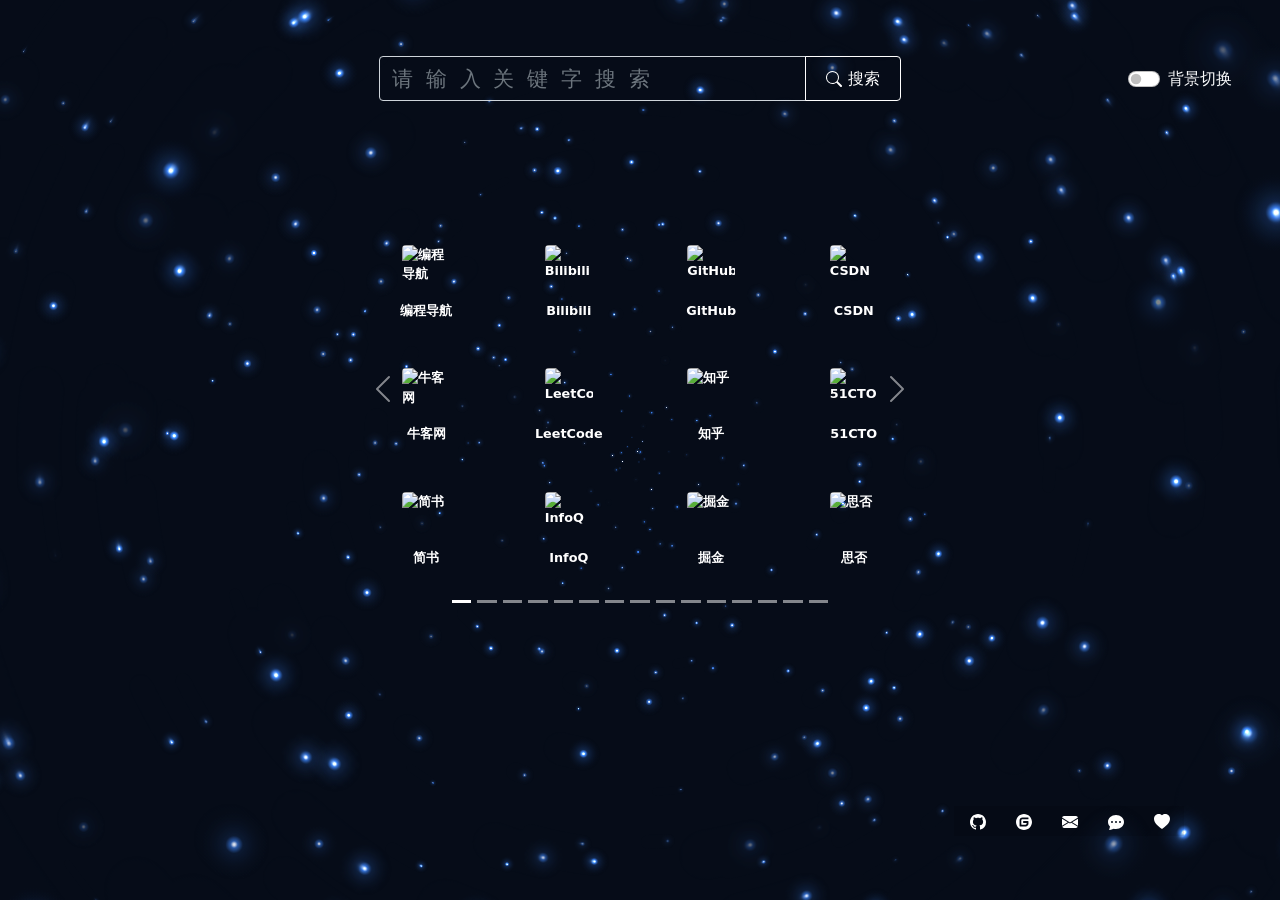
==== commit c65460c0: "修改上一版本的路径问题" ====
--- a/Application/Programming/index.html
+++ b/Application/Programming/index.html
@@ -9,7 +9,7 @@
     <meta name="keywords" content="编程,程序员,导航,资源,主页,编程导航,编程学习" />
     <meta name="description" content="编程导航" />
     <title>编程导航 - 程序员导航</title>
-    <script defer="defer" src="./static/js/main.25184ae7.js"></script>
+    <script defer="defer" src="./static/js/main.bca84413.js"></script>
     <link href="./static/css/main.2db6322e.css" rel="stylesheet">
 </head>
 
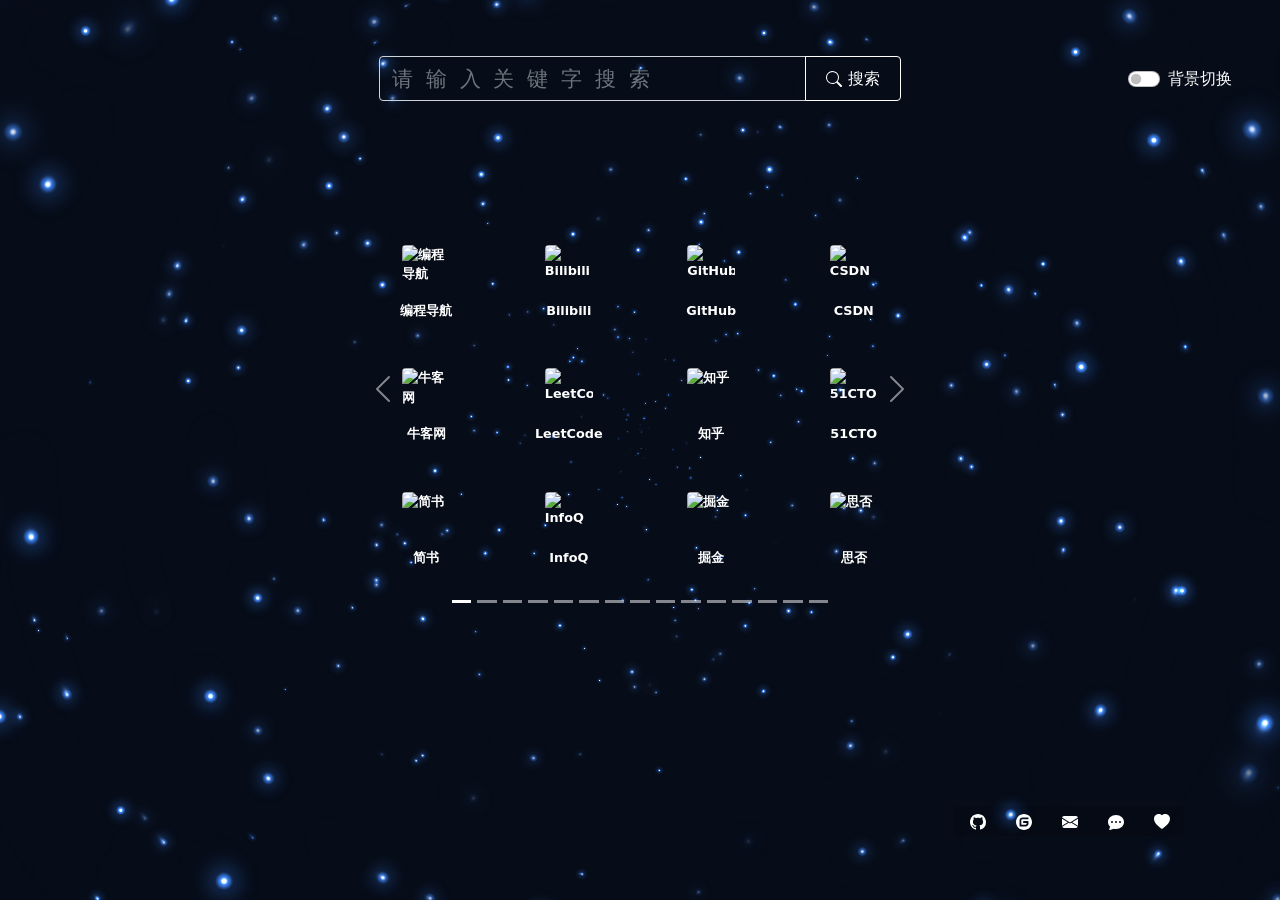
==== commit 0f67aae5: "图片展示BUG已修改" ====
--- a/Application/Programming/index.html
+++ b/Application/Programming/index.html
@@ -9,7 +9,7 @@
     <meta name="keywords" content="编程,程序员,导航,资源,主页,编程导航,编程学习" />
     <meta name="description" content="编程导航" />
     <title>编程导航 - 程序员导航</title>
-    <script defer="defer" src="./static/js/main.bca84413.js"></script>
+    <script defer="defer" src="./static/js/main.712fad86.js"></script>
     <link href="./static/css/main.2db6322e.css" rel="stylesheet">
 </head>
 
